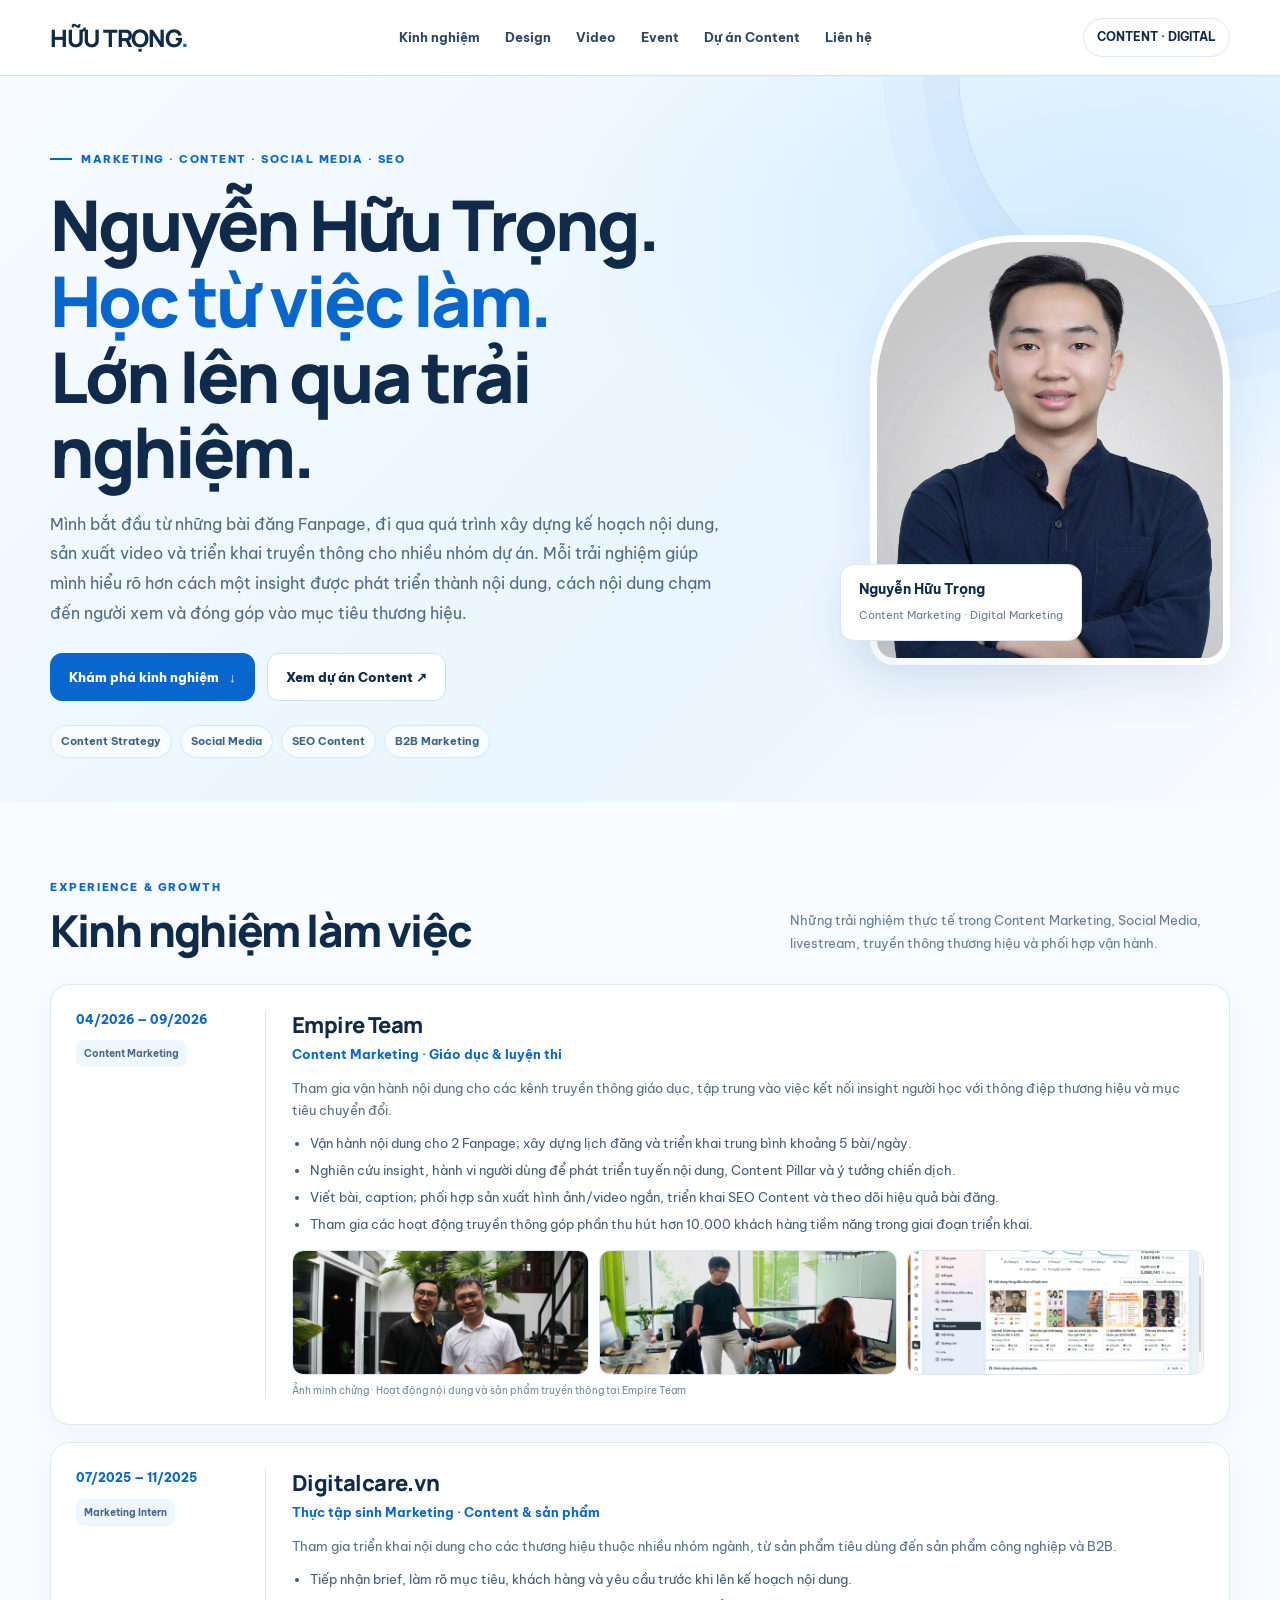
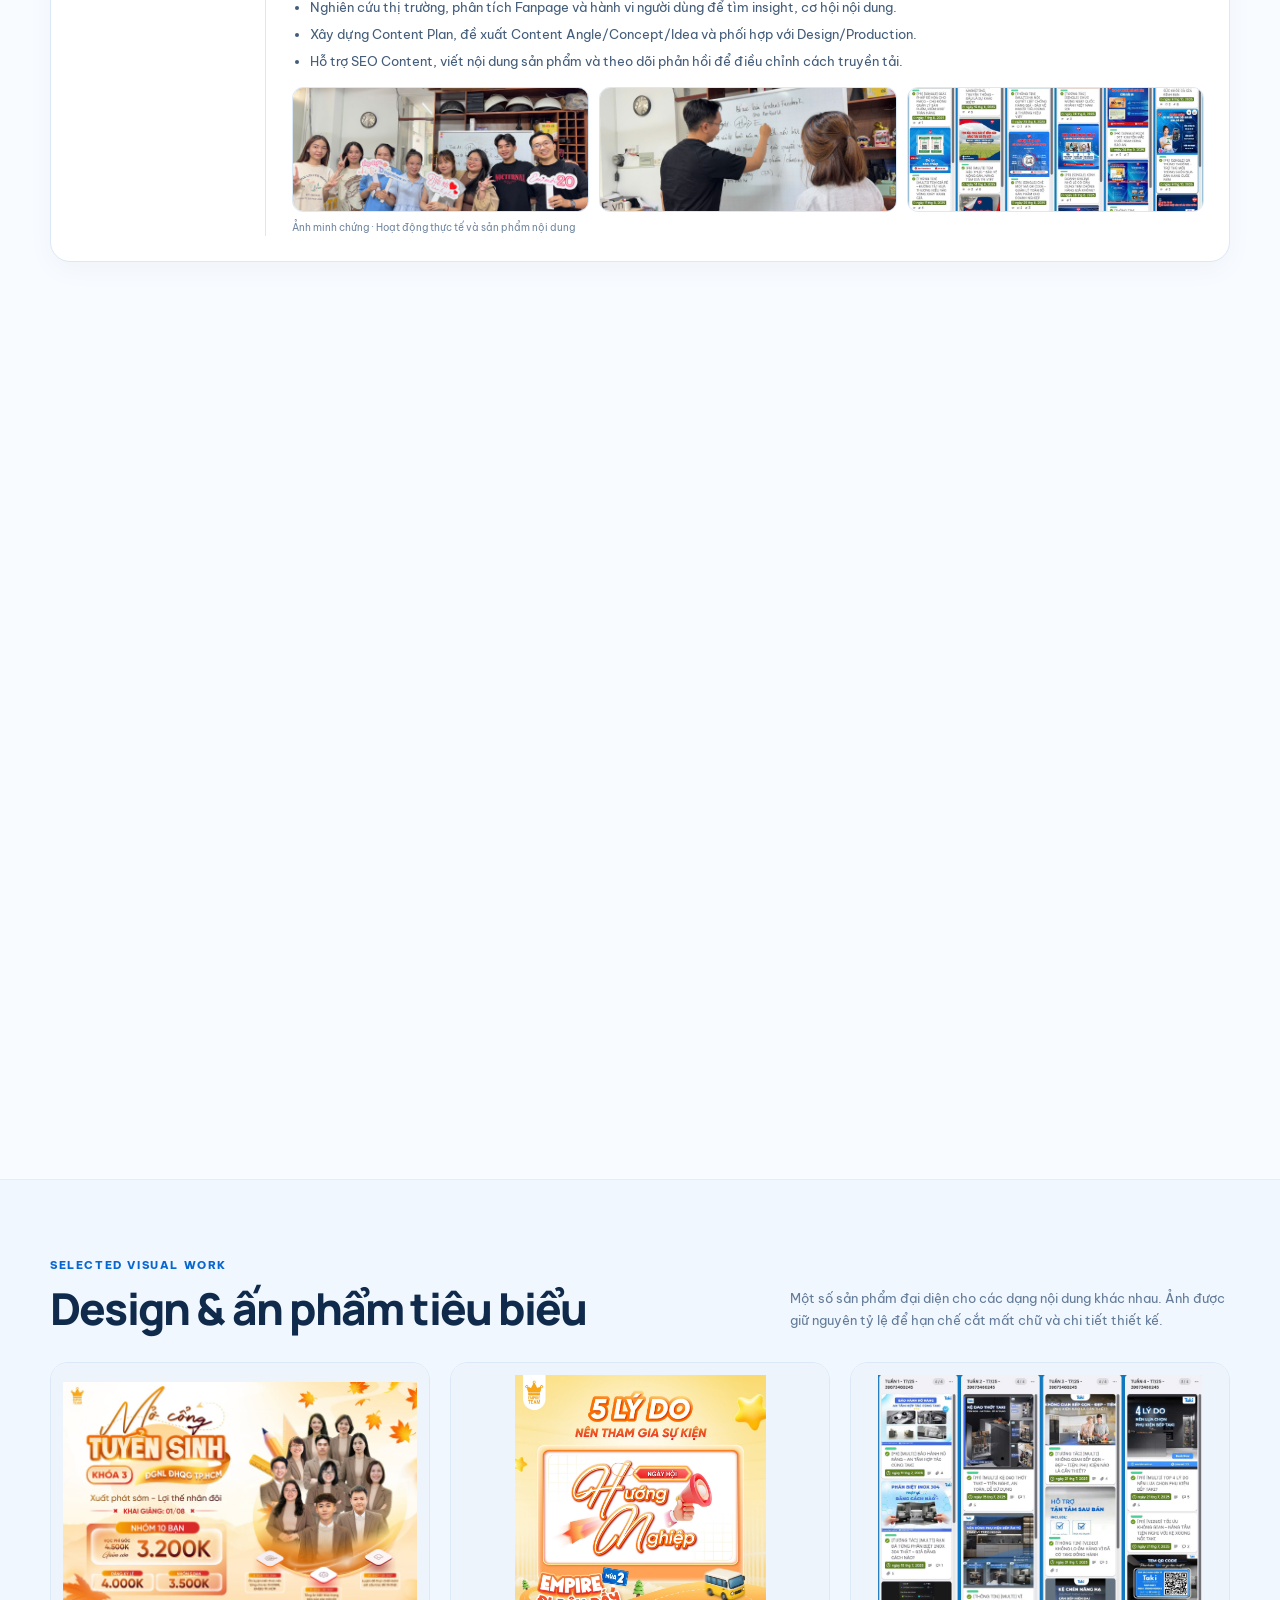
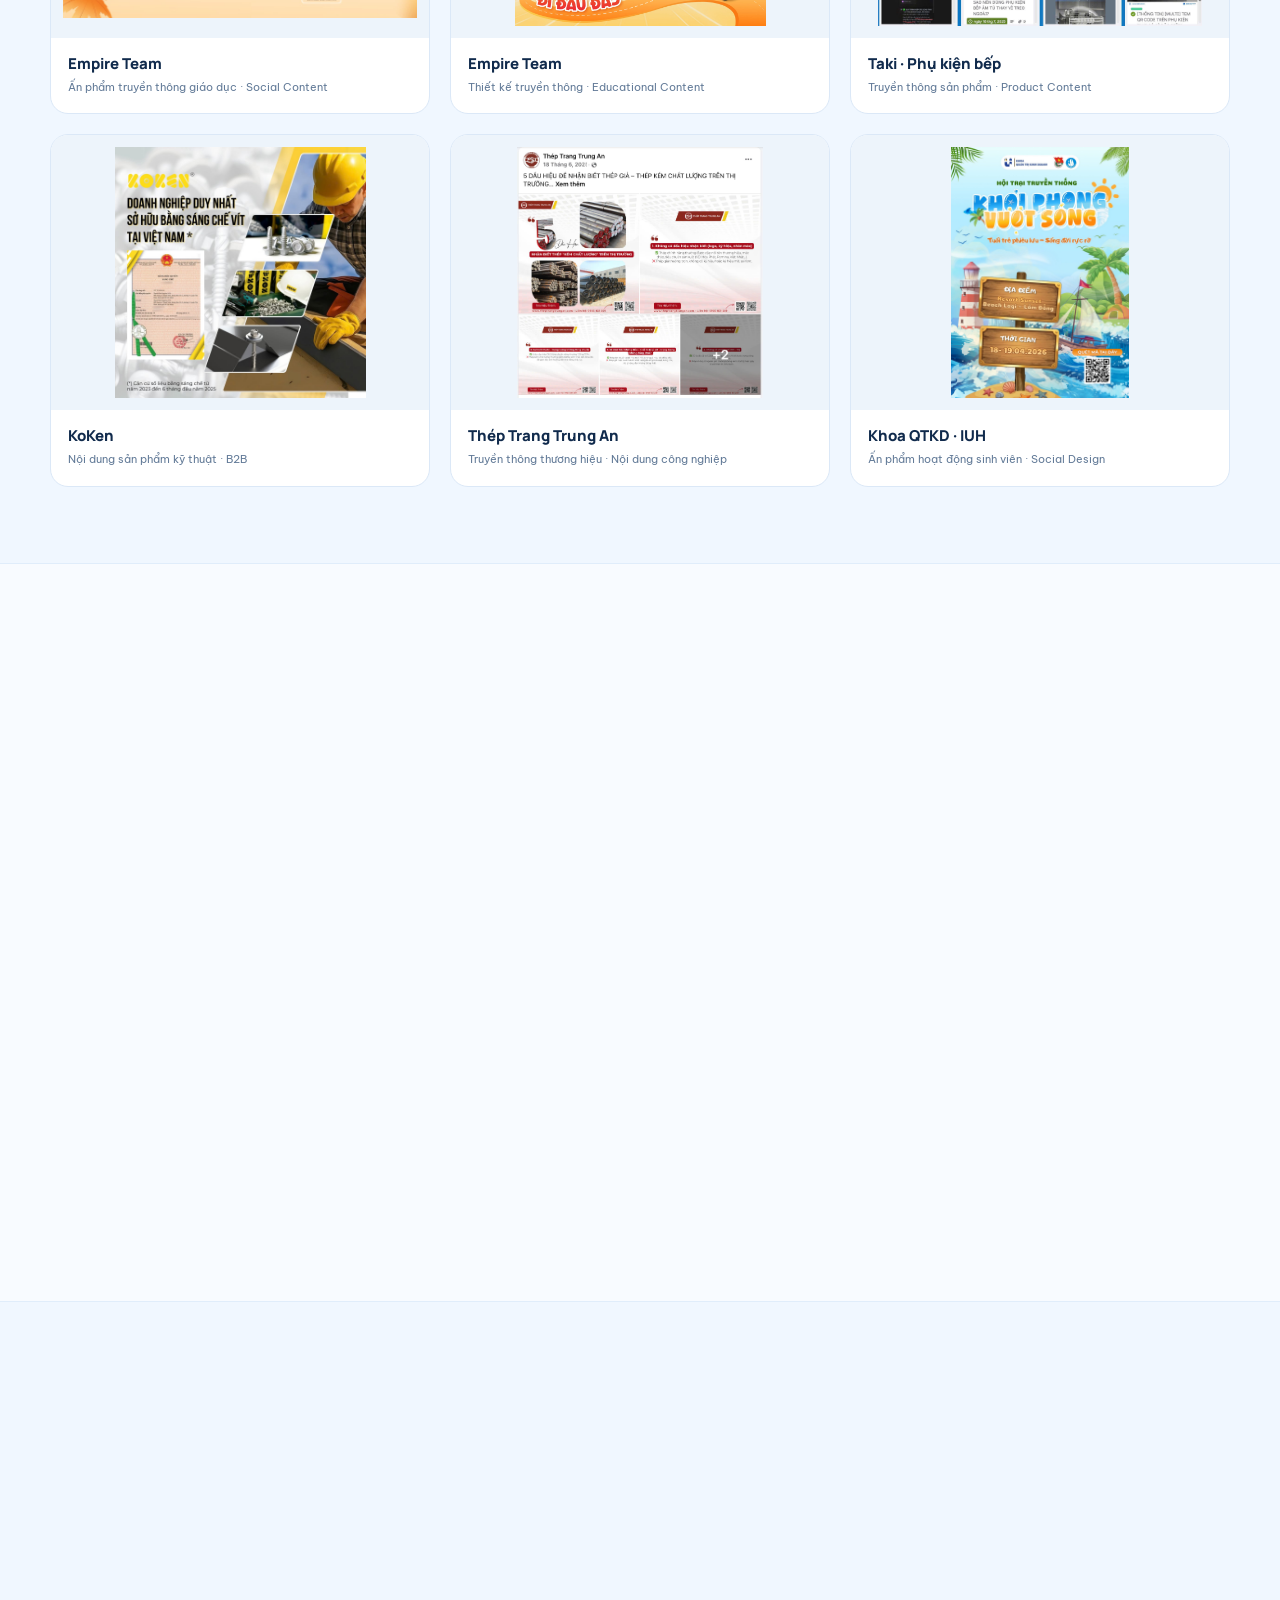
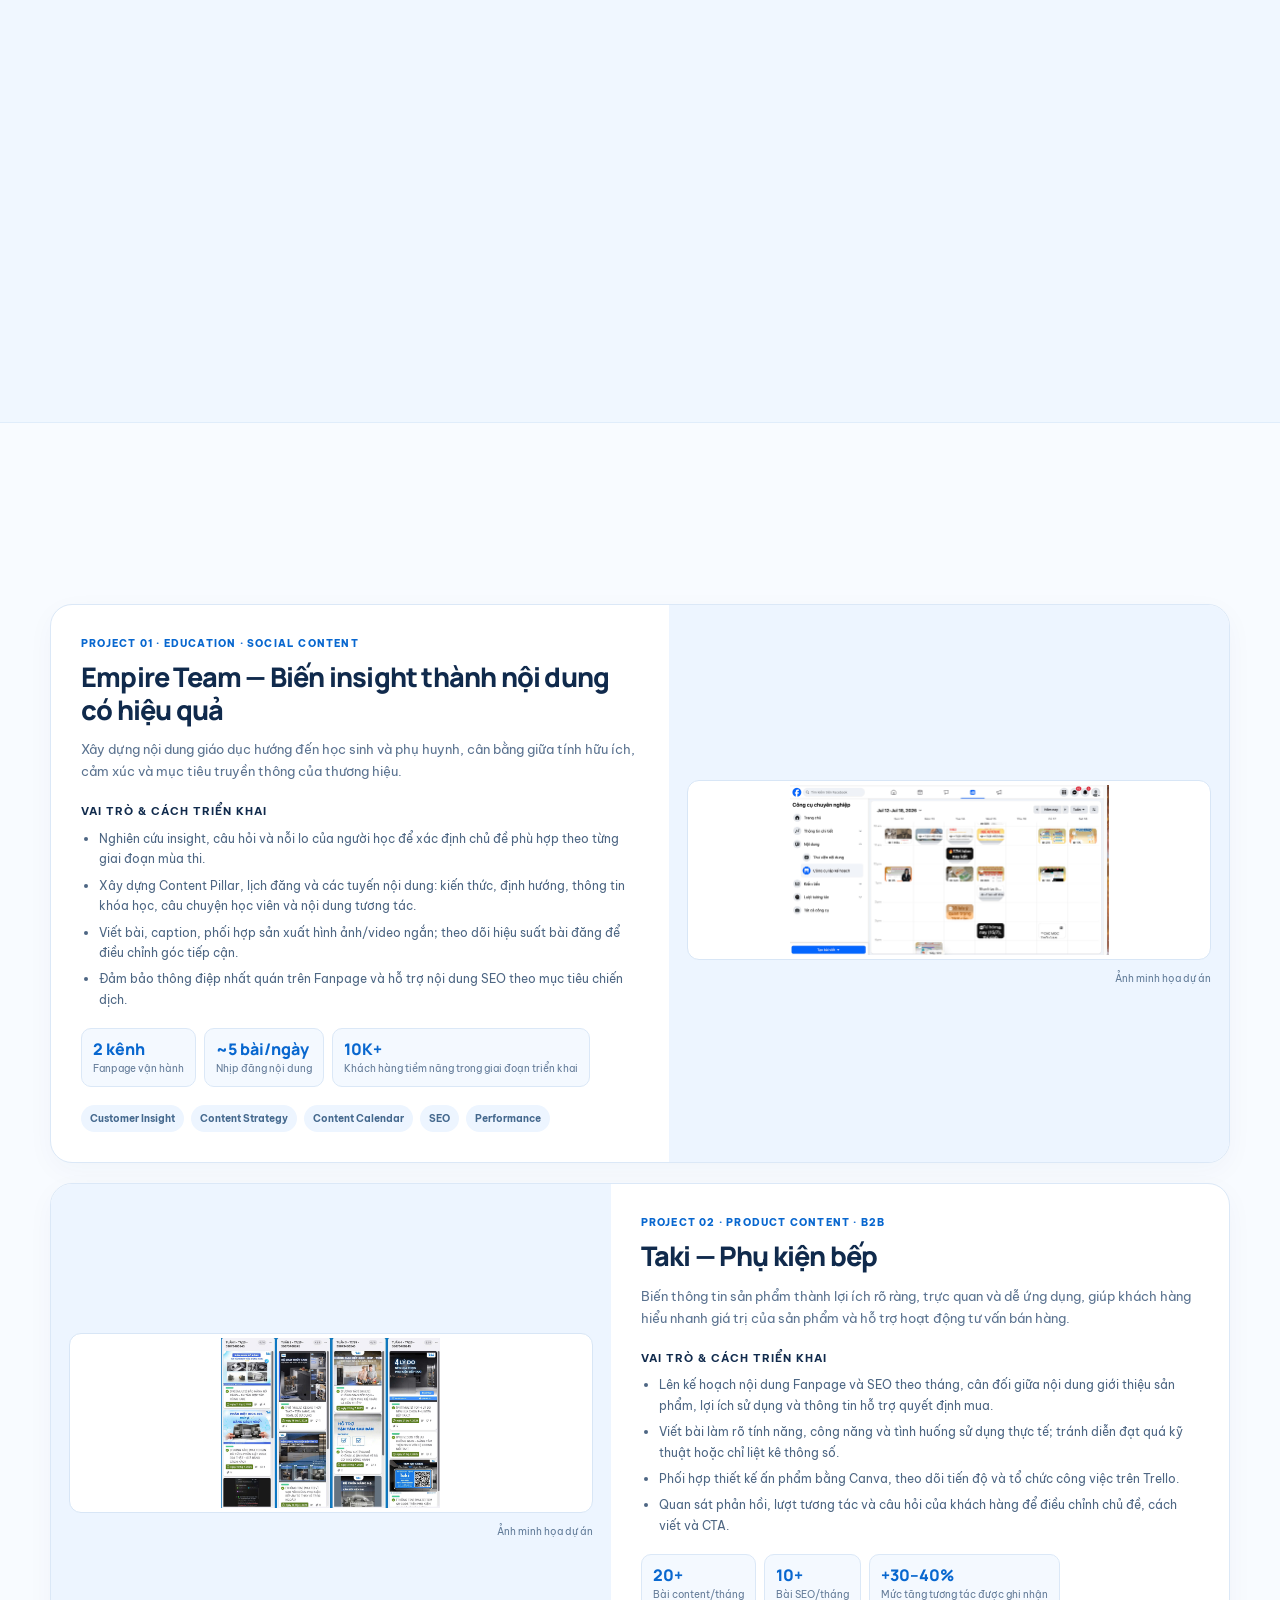
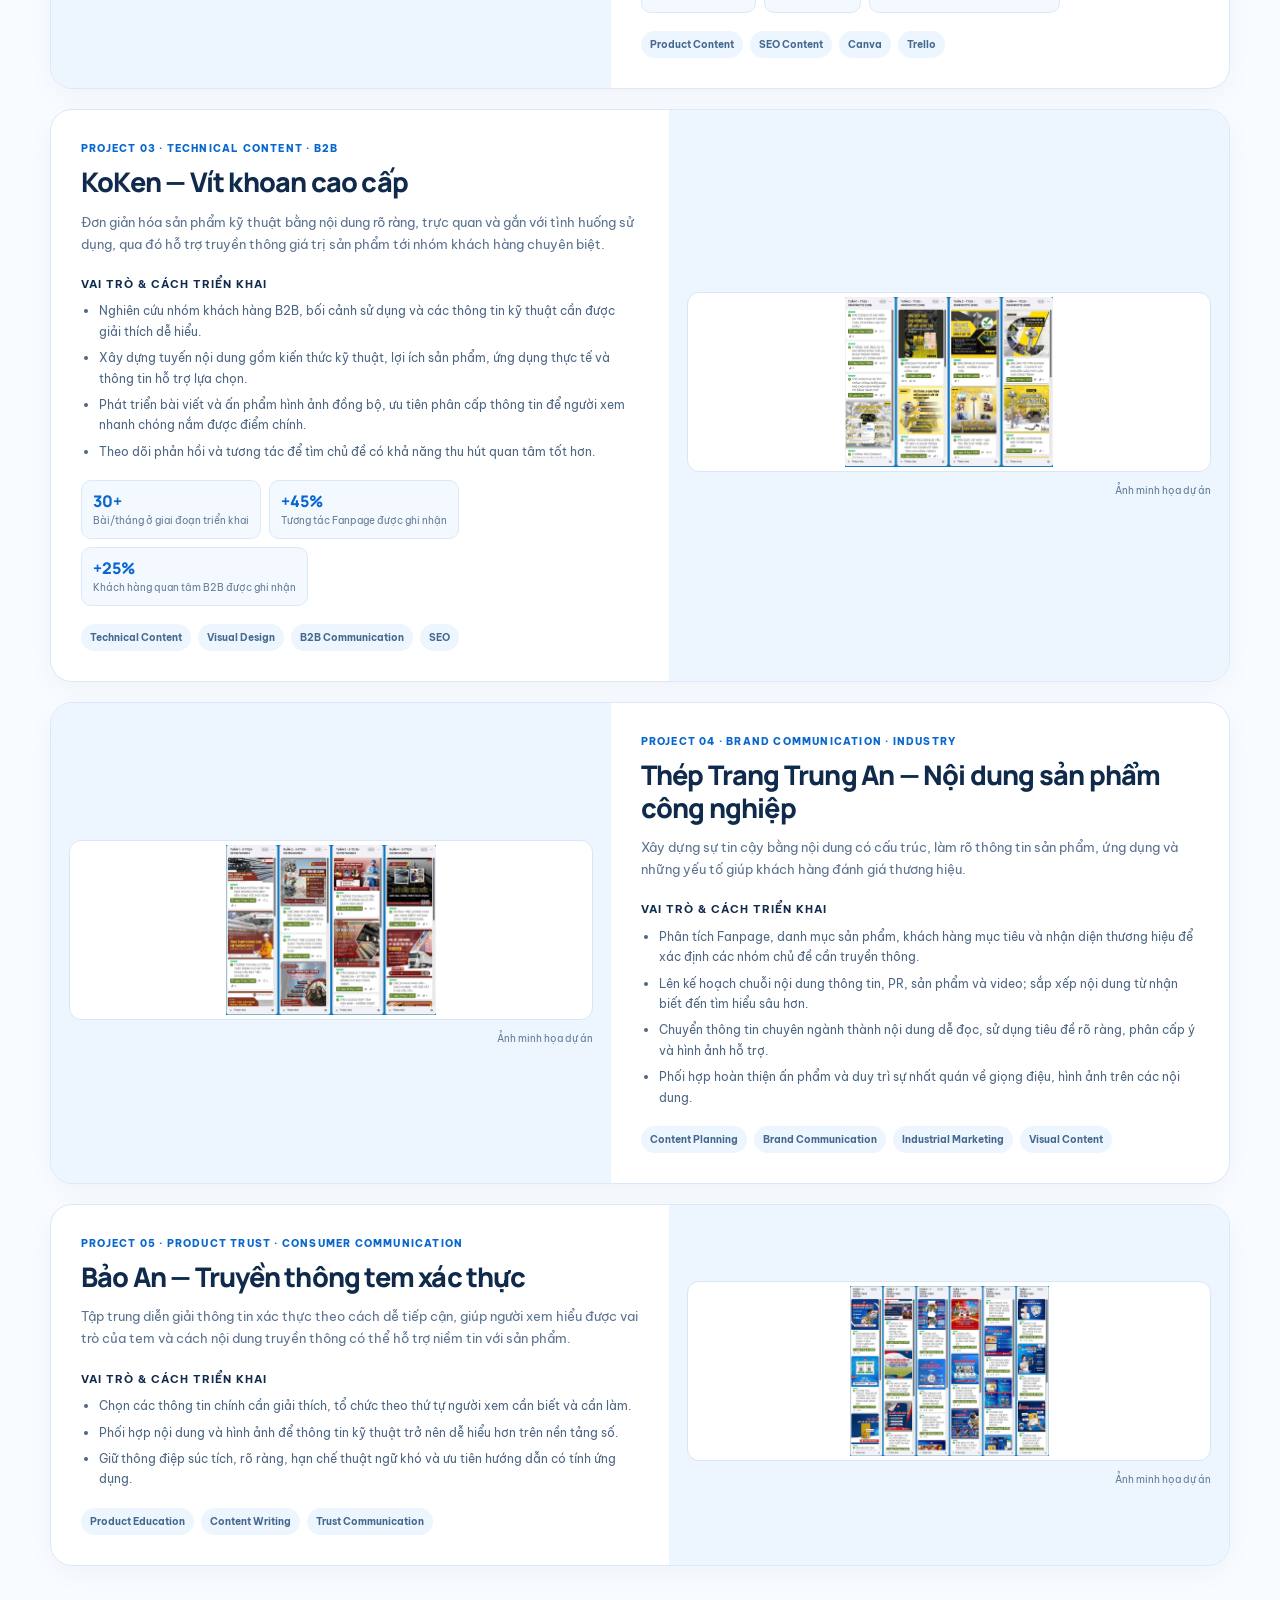
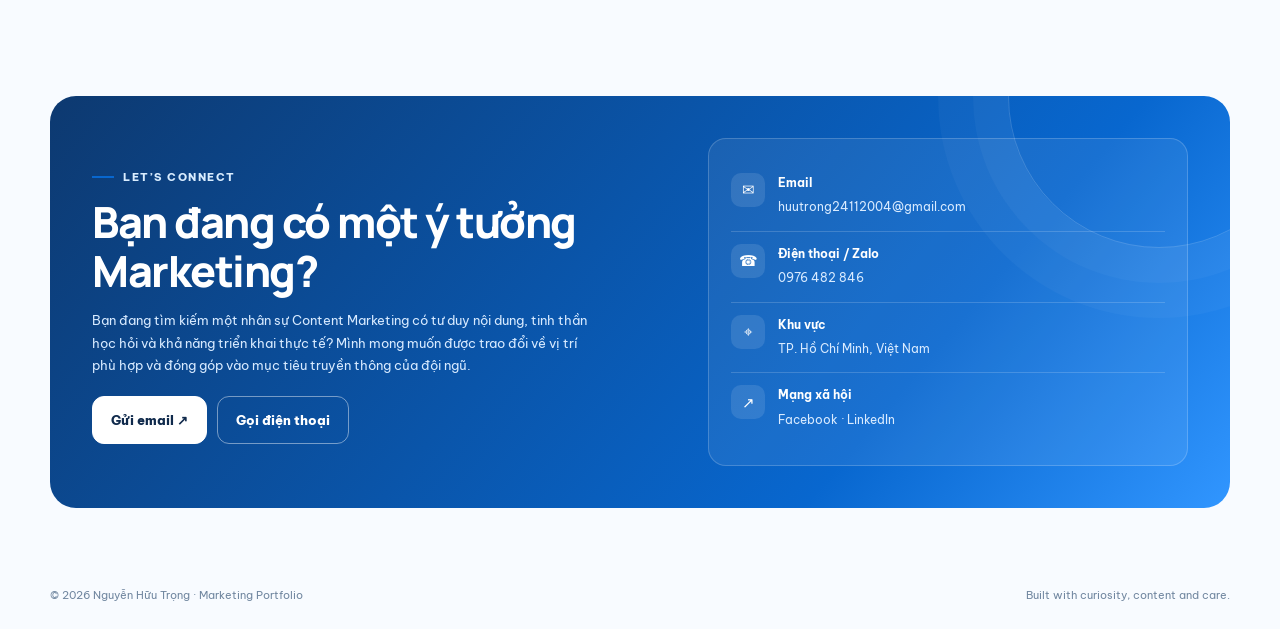
==== index.html @ ddc3add8 "Add files via upload" ====
<!DOCTYPE html>
<html lang="vi">
<head>
<meta charset="UTF-8"><meta name="viewport" content="width=device-width, initial-scale=1">
<meta name="description" content="Portfolio Nguyễn Hữu Trọng — Content Marketing, Social Media, SEO Content, sự kiện và truyền thông B2B.">
<title>Nguyễn Hữu Trọng — Marketing Portfolio</title>
<link rel="preconnect" href="https://fonts.googleapis.com"><link rel="preconnect" href="https://fonts.gstatic.com" crossorigin>
<link href="https://fonts.googleapis.com/css2?family=Be+Vietnam+Pro:wght@400;500;600;700;800&family=Manrope:wght@400;500;600;700;800&display=swap" rel="stylesheet">
<style>
:root{--navy:#102a4c;--blue:#0867cf;--blue2:#2e8bff;--ink:#203653;--muted:#637b98;--pale:#eff7ff;--line:#dbe8f7;--white:#fff;--bg:#f8fbff;--shadow:0 18px 50px rgba(20,65,120,.09);--radius:22px}*{box-sizing:border-box}html{scroll-behavior:smooth;scroll-padding-top:90px}body{margin:0;background:var(--bg);color:var(--ink);font-family:'Be Vietnam Pro',sans-serif;line-height:1.7;font-size:15px}a{color:inherit;text-decoration:none}img,video{max-width:100%;display:block}button{font:inherit}.container{width:min(1180px,calc(100% - 44px));margin:auto}.topbar{height:76px;position:sticky;top:0;z-index:100;background:rgba(255,255,255,.9);backdrop-filter:blur(18px);border-bottom:1px solid rgba(200,220,244,.85)}.nav{height:100%;display:flex;align-items:center;justify-content:space-between;gap:22px}.brand{font:800 24px Manrope,sans-serif;letter-spacing:-1.1px;color:var(--navy);white-space:nowrap}.brand span{color:var(--blue)}.navlinks{display:flex;align-items:center;gap:25px}.navlinks a{font-weight:700;font-size:13px;position:relative;color:#2e4663}.navlinks a:after{content:'';height:2px;position:absolute;bottom:-8px;left:0;width:0;background:var(--blue);transition:.25s}.navlinks a:hover:after,.navlinks a.active:after{width:100%}.navright{display:flex;align-items:center;gap:10px}.pill{border:1px solid var(--line);border-radius:999px;padding:8px 13px;background:#fff;font-weight:700;font-size:12px;color:var(--navy)}.menu-toggle{display:none;border:1px solid var(--line);background:#fff;border-radius:12px;padding:8px 11px;color:var(--navy)}
.hero{padding:66px 0 44px;background:radial-gradient(ellipse at 88% 20%,#d3edff 0,transparent 36%),linear-gradient(135deg,#f7fbff,#e9f5ff 62%,#f8fbff);position:relative;overflow:hidden}.hero:before{content:'';position:absolute;width:470px;height:470px;border:1px solid rgba(8,103,207,.13);border-radius:50%;right:-150px;top:-240px;box-shadow:0 0 0 35px rgba(8,103,207,.025),0 0 0 75px rgba(8,103,207,.025)}.hero-grid{position:relative;display:grid;grid-template-columns:1.18fr .72fr;gap:64px;align-items:center}.eyebrow{display:inline-flex;gap:9px;align-items:center;color:var(--blue);font-size:11px;font-weight:800;letter-spacing:1.5px;text-transform:uppercase}.eyebrow:before{content:'';width:22px;height:2px;background:var(--blue)}h1,h2,h3,p{margin-top:0}h1{font:800 clamp(42px,5.5vw,70px)/1.08 Manrope,sans-serif;letter-spacing:-3px;color:var(--navy);margin:19px 0 20px;max-width:760px}h1 em{font-style:normal;color:var(--blue)}.hero-copy{max-width:670px;font-size:16px;color:#4e6988;line-height:1.85}.hero-actions{display:flex;flex-wrap:wrap;gap:12px;margin-top:25px}.btn{display:inline-flex;align-items:center;justify-content:center;gap:10px;padding:12px 18px;border-radius:12px;font-size:13px;font-weight:800;transition:transform .25s,box-shadow .25s;background:var(--blue);color:white;border:1px solid var(--blue)}.btn:hover{transform:translateY(-3px);box-shadow:0 10px 25px #0867cf2a}.btn.secondary{background:white;color:var(--navy);border-color:#cfe1f6}.hero-photo-wrap{justify-self:end;width:min(100%,360px);position:relative}.hero-photo{width:100%;height:430px;object-fit:cover;object-position:center 28%;border-radius:150px 150px 24px 24px;border:7px solid white;box-shadow:var(--shadow)}.photo-caption{position:absolute;left:-30px;bottom:24px;background:#fff;border:1px solid var(--line);border-radius:14px;padding:13px 18px;box-shadow:var(--shadow);min-width:220px}.photo-caption strong{display:block;color:var(--navy);font-size:14px}.photo-caption span{font-size:11px;color:var(--muted)}.hero-tags{display:flex;gap:8px;flex-wrap:wrap;margin-top:24px}.tag{border:1px solid #d4e7fb;background:#ffffffa8;color:#386184;border-radius:999px;padding:6px 10px;font-size:11px;font-weight:700}
.section{padding:76px 0}.section.compact{padding:54px 0}.section-head{display:flex;justify-content:space-between;align-items:end;gap:28px;margin-bottom:28px}.section-kicker{font-size:11px;font-weight:800;letter-spacing:1.6px;text-transform:uppercase;color:var(--blue);margin-bottom:8px}.section-title{font:800 clamp(30px,3.6vw,44px)/1.16 Manrope,sans-serif;letter-spacing:-1.8px;color:var(--navy);margin-bottom:0}.section-intro{max-width:440px;color:var(--muted);font-size:13px;margin-bottom:2px}.about-grid{display:grid;grid-template-columns:1fr 1fr;gap:22px}.about-card{padding:28px;border:1px solid var(--line);background:white;border-radius:var(--radius);box-shadow:0 8px 30px rgba(25,70,120,.035)}.about-card p{color:#58718e;margin-bottom:0}.stat-grid{display:grid;grid-template-columns:repeat(3,1fr);gap:12px}.stat{background:#edf6ff;border:1px solid #d7e9fb;border-radius:16px;padding:18px}.stat strong{display:block;font:800 25px Manrope;color:var(--blue);letter-spacing:-1px}.stat span{font-size:11px;color:#55718f}
.experience-list{display:grid;gap:17px}.experience-card{display:grid;grid-template-columns:190px 1fr;gap:26px;padding:25px;background:#fff;border:1px solid var(--line);border-radius:20px;box-shadow:0 8px 28px rgba(23,68,117,.035);transition:transform .3s,border-color .3s}.experience-card:hover{transform:translateY(-3px);border-color:#b6d7fb}.exp-meta{border-right:1px solid var(--line);padding-right:18px}.date{font-size:12px;font-weight:800;color:var(--blue)}.exp-meta .small-label{display:inline-block;margin-top:10px;border-radius:8px;padding:5px 8px;background:#eef6ff;color:#47698c;font-size:10px;font-weight:700}.exp-main h3{font:800 22px Manrope,sans-serif;letter-spacing:-.6px;color:var(--navy);margin:0 0 3px}.role{color:var(--blue);font-weight:700;font-size:13px;margin-bottom:12px}.exp-main p{font-size:13px;color:#536e8b;margin-bottom:11px}.exp-main ul{margin:0 0 15px;padding-left:18px;color:#425c79;font-size:13px}.exp-main li{margin:5px 0}.mini-gallery{display:grid;grid-template-columns:repeat(3,minmax(0,1fr));gap:10px;margin-top:15px}.mini-gallery a{display:block;overflow:hidden;border-radius:11px;background:#edf4fc;border:1px solid var(--line);height:125px}.mini-gallery img{width:100%;height:100%;object-fit:cover;transition:transform .5s}.mini-gallery a:hover img{transform:scale(1.05)}.gallery-note{font-size:10px;color:#7187a0;margin-top:7px}
.design-grid{display:grid;grid-template-columns:repeat(3,minmax(0,1fr));gap:20px}.design-card{background:#fff;border:1px solid var(--line);border-radius:18px;overflow:hidden;transition:transform .3s,box-shadow .3s}.design-card:hover{transform:translateY(-5px);box-shadow:var(--shadow)}.design-image{height:275px;padding:12px;background:#edf4fb;display:flex;align-items:center;justify-content:center}.design-image img{height:100%;width:100%;object-fit:contain;border-radius:8px;transition:transform .4s}.design-card:hover .design-image img{transform:scale(1.025)}.design-caption{padding:15px 17px 17px}.design-caption h3{font:800 15px Manrope;color:var(--navy);margin-bottom:4px}.design-caption p{font-size:11px;color:var(--muted);margin:0}.section-band{background:#f0f7ff;border-top:1px solid #e0edfb;border-bottom:1px solid #e0edfb}
.video-grid{display:grid;grid-template-columns:repeat(2,minmax(0,1fr));gap:20px}.video-card{overflow:hidden;background:#fff;border:1px solid var(--line);border-radius:20px}.video-frame{aspect-ratio:16/9;background:#102a4c;overflow:hidden}.video-frame video{width:100%;height:100%;object-fit:contain;background:#102a4c}.video-caption{padding:19px 21px}.video-caption .micro{font-size:10px;text-transform:uppercase;letter-spacing:1px;font-weight:800;color:var(--blue)}.video-caption h3{font:800 19px Manrope;color:var(--navy);margin:5px 0}.video-caption p{font-size:12px;color:var(--muted);margin:0}
.event-grid{display:grid;grid-template-columns:repeat(2,minmax(0,1fr));gap:18px}.event-card{display:grid;grid-template-columns:42% 1fr;background:white;border:1px solid var(--line);border-radius:18px;overflow:hidden;min-height:220px}.event-card img{height:100%;width:100%;object-fit:cover;min-height:220px}.event-info{padding:20px}.event-info .event-type{font-size:10px;text-transform:uppercase;letter-spacing:1px;font-weight:800;color:var(--blue)}.event-info h3{font:800 17px/1.35 Manrope;color:var(--navy);margin:7px 0}.event-info p{font-size:12px;color:var(--muted);margin-bottom:12px}.event-stat{font-weight:800;font-size:12px;color:var(--blue)}
.project-stack{display:grid;gap:20px}.project-card{background:white;border:1px solid var(--line);border-radius:22px;overflow:hidden;display:grid;grid-template-columns:1.05fr .95fr;box-shadow:0 8px 28px rgba(23,68,117,.035)}.project-card:nth-child(even){grid-template-columns:.95fr 1.05fr}.project-card:nth-child(even) .project-copy{order:2}.project-card:nth-child(even) .project-media{order:1}.project-copy{padding:30px}.project-overline{font-size:10px;letter-spacing:1.2px;text-transform:uppercase;color:var(--blue);font-weight:800}.project-copy h3{font:800 27px/1.2 Manrope;letter-spacing:-.8px;color:var(--navy);margin:9px 0 12px}.project-summary{font-size:13px;color:#5b7390;margin-bottom:20px}.project-copy h4{font-size:11px;letter-spacing:1px;text-transform:uppercase;color:var(--navy);margin:0 0 8px}.project-copy ul{padding-left:18px;margin:0 0 18px;color:#4d6683;font-size:12px}.project-copy li{margin:6px 0}.project-metrics{display:flex;flex-wrap:wrap;gap:8px;margin:18px 0}.metric{border:1px solid var(--line);background:#f4f9ff;border-radius:10px;padding:9px 11px}.metric strong{display:block;font:800 16px Manrope;color:var(--blue)}.metric span{display:block;font-size:10px;color:var(--muted)}.chips{display:flex;gap:7px;flex-wrap:wrap}.chips span{background:#edf5ff;border-radius:999px;padding:5px 9px;font-size:10px;color:#45698e;font-weight:700}.project-media{background:#edf5ff;padding:18px;display:flex;flex-direction:column;justify-content:center;gap:10px}.project-media img{width:100%;height:180px;object-fit:contain;background:white;border:1px solid #d8e6f6;border-radius:12px;padding:4px}.project-media .media-pair{display:grid;grid-template-columns:1fr 1fr;gap:10px}.project-media .media-pair img{height:145px}.media-label{font-size:10px;color:#617b98;text-align:right}
.contact-panel{padding:42px;background:linear-gradient(130deg,#0d3970,#0867cf 72%,#3196ff);border-radius:26px;color:white;display:grid;grid-template-columns:1.1fr .9fr;gap:30px;align-items:center;overflow:hidden;position:relative}.contact-panel:after{content:'';position:absolute;width:300px;height:300px;border:1px solid #ffffff2c;border-radius:50%;right:-80px;top:-150px;box-shadow:0 0 0 35px #ffffff08,0 0 0 70px #ffffff08}.contact-panel h2{font:800 clamp(30px,4vw,43px)/1.15 Manrope;letter-spacing:-1.5px;margin:10px 0 14px}.contact-panel p{color:#d7eaff;font-size:13px;max-width:500px}.contact-actions{display:flex;flex-wrap:wrap;gap:10px;margin-top:20px}.contact-actions .btn{background:white;color:var(--navy);border-color:white}.contact-actions .btn.ghost{background:transparent;color:white;border-color:#ffffff70}.contact-details{position:relative;z-index:1;background:#ffffff12;border:1px solid #ffffff30;border-radius:18px;padding:22px}.contact-row{display:flex;gap:13px;padding:12px 0;border-bottom:1px solid #ffffff2a}.contact-row:last-child{border-bottom:0}.contact-row b{display:block;font-size:12px}.contact-row span{font-size:12px;color:#d9ebff;overflow-wrap:anywhere}.contact-icon{width:34px;height:34px;border-radius:10px;background:#ffffff1c;display:grid;place-items:center;flex:none}.footer{padding:24px 0;color:#7187a0;font-size:11px}.footer .container{display:flex;justify-content:space-between;gap:15px;flex-wrap:wrap}.to-top{position:fixed;right:20px;bottom:20px;width:42px;height:42px;border:0;border-radius:50%;background:var(--blue);color:white;font-size:19px;box-shadow:0 10px 25px #0867cf35;opacity:0;pointer-events:none;transform:translateY(10px);transition:.25s;z-index:50}.to-top.show{opacity:1;pointer-events:auto;transform:translateY(0)}.reveal{opacity:0;transform:translateY(22px);transition:opacity .7s ease,transform .7s cubic-bezier(.2,.7,.2,1)}.reveal.visible{opacity:1;transform:translateY(0)}.delay-1{transition-delay:.08s}.delay-2{transition-delay:.16s}.delay-3{transition-delay:.24s}.lightbox{position:fixed;inset:0;background:rgba(7,20,38,.9);display:none;align-items:center;justify-content:center;padding:25px;z-index:200}.lightbox.open{display:flex}.lightbox img{max-width:min(100%,1100px);max-height:88vh;object-fit:contain;border-radius:12px;box-shadow:0 20px 60px #0005}.lightbox button{position:absolute;top:20px;right:25px;border:1px solid #ffffff66;background:#ffffff15;color:white;border-radius:50%;width:44px;height:44px;font-size:25px;cursor:pointer}.progress{position:fixed;top:0;left:0;height:3px;width:0;background:linear-gradient(90deg,var(--blue),#56baff);z-index:200}
@media(max-width:900px){.navlinks{gap:14px}.navlinks a{font-size:12px}.hero-grid{gap:35px;grid-template-columns:1fr .75fr}.hero-photo{height:360px}.experience-card{grid-template-columns:150px 1fr}.project-copy{padding:24px}.project-card,.project-card:nth-child(even){grid-template-columns:1fr 1fr}.project-media img{height:145px}.event-card{grid-template-columns:38% 1fr}.design-image{height:230px}}
@media(max-width:700px){.container{width:min(100% - 30px,560px)}.topbar{height:66px}.brand{font-size:21px}.menu-toggle{display:block}.navright .pill{display:none}.navlinks{display:none;position:absolute;left:12px;right:12px;top:60px;background:white;border:1px solid var(--line);border-radius:16px;padding:15px;box-shadow:var(--shadow);flex-direction:column;align-items:stretch;gap:0}.navlinks.open{display:flex}.navlinks a{padding:11px 8px;font-size:13px}.navlinks a:after{display:none}.hero{padding:42px 0 35px}.hero-grid{grid-template-columns:1fr;gap:32px}.hero-copy{font-size:14px}.hero-photo-wrap{justify-self:center;width:min(75%,300px)}.hero-photo{height:340px}.photo-caption{left:-20px;bottom:15px;min-width:190px}.section{padding:55px 0}.section.compact{padding:42px 0}.section-head{display:block;margin-bottom:22px}.section-intro{margin-top:12px}.about-grid{grid-template-columns:1fr}.stat-grid{grid-template-columns:repeat(3,1fr)}.stat{padding:13px 10px}.stat strong{font-size:20px}.stat span{font-size:10px}.experience-card{grid-template-columns:1fr;gap:14px;padding:20px}.exp-meta{border-right:0;border-bottom:1px solid var(--line);padding:0 0 12px}.exp-main h3{font-size:20px}.mini-gallery{grid-template-columns:repeat(3,minmax(0,1fr))}.mini-gallery a{height:90px}.design-grid{grid-template-columns:repeat(2,minmax(0,1fr));gap:12px}.design-image{height:205px;padding:8px}.design-caption{padding:12px}.design-caption h3{font-size:13px}.video-grid,.event-grid{grid-template-columns:1fr}.event-card{grid-template-columns:38% 1fr;min-height:180px}.event-card img{min-height:180px}.event-info{padding:14px}.event-info h3{font-size:15px}.project-card,.project-card:nth-child(even){grid-template-columns:1fr}.project-card:nth-child(even) .project-copy,.project-card:nth-child(even) .project-media{order:initial}.project-copy{padding:22px}.project-copy h3{font-size:24px}.project-media{padding:13px}.project-media img{height:160px}.project-media .media-pair img{height:120px}.contact-panel{grid-template-columns:1fr;padding:28px 22px}.contact-panel h2{font-size:32px}.footer .container{display:block}.footer .container span{display:block;margin-top:5px}}
@media(max-width:390px){.design-grid{grid-template-columns:1fr}.design-image{height:260px}.mini-gallery a{height:78px}.stat-grid{grid-template-columns:1fr}.event-card{grid-template-columns:1fr}.event-card img{height:180px;min-height:0}.project-media .media-pair{grid-template-columns:1fr}.project-media .media-pair img{height:150px}}
@media(prefers-reduced-motion:reduce){html{scroll-behavior:auto}*,*:before,*:after{transition:none!important;animation:none!important}.reveal{opacity:1;transform:none}}
</style>
</head>
<body>
<div class="progress" id="progress"></div>
<header class="topbar"><div class="container nav"><a class="brand" href="#home">HỮU TRỌNG<span>.</span></a><nav class="navlinks" id="navlinks"><a href="#experience">Kinh nghiệm</a><a href="#design">Design</a><a href="#video">Video</a><a href="#events">Event</a><a href="#projects">Dự án Content</a><a href="#contact">Liên hệ</a></nav><div class="navright"><span class="pill">CONTENT · DIGITAL</span><button class="menu-toggle" id="menuToggle" aria-label="Mở menu">☰</button></div></div></header>
<main>
<section class="hero" id="home"><div class="container hero-grid"><div class="reveal"><div class="eyebrow">Marketing · Content · Social Media · SEO</div><h1>Nguyễn Hữu Trọng.<br><em>Học từ việc làm.</em><br>Lớn lên qua trải nghiệm.</h1><p class="hero-copy">Mình bắt đầu từ những bài đăng Fanpage, đi qua quá trình xây dựng kế hoạch nội dung, sản xuất video và triển khai truyền thông cho nhiều nhóm dự án. Mỗi trải nghiệm giúp mình hiểu rõ hơn cách một insight được phát triển thành nội dung, cách nội dung chạm đến người xem và đóng góp vào mục tiêu thương hiệu.</p><div class="hero-actions"><a class="btn" href="#experience">Khám phá kinh nghiệm <span>↓</span></a><a class="btn secondary" href="#projects">Xem dự án Content ↗</a></div><div class="hero-tags"><span class="tag">Content Strategy</span><span class="tag">Social Media</span><span class="tag">SEO Content</span><span class="tag">B2B Marketing</span></div></div><div class="hero-photo-wrap reveal delay-2"><img class="hero-photo" src="assets/avatar.jpg" alt="Ảnh đại diện Nguyễn Hữu Trọng"><div class="photo-caption"><strong>Nguyễn Hữu Trọng</strong><span>Content Marketing · Digital Marketing</span></div></div></div></section>
<section class="section" id="experience"><div class="container"><div class="section-head reveal"><div><div class="section-kicker">Experience & growth</div><h2 class="section-title">Kinh nghiệm làm việc</h2></div><p class="section-intro">Những trải nghiệm thực tế trong Content Marketing, Social Media, livestream, truyền thông thương hiệu và phối hợp vận hành.</p></div><div class="experience-list">
<article class="experience-card reveal"><div class="exp-meta"><div class="date">04/2026 — 09/2026</div><span class="small-label">Content Marketing</span></div><div class="exp-main"><h3>Empire Team</h3><div class="role">Content Marketing · Giáo dục & luyện thi</div><p>Tham gia vận hành nội dung cho các kênh truyền thông giáo dục, tập trung vào việc kết nối insight người học với thông điệp thương hiệu và mục tiêu chuyển đổi.</p><ul><li>Vận hành nội dung cho 2 Fanpage; xây dựng lịch đăng và triển khai trung bình khoảng 5 bài/ngày.</li><li>Nghiên cứu insight, hành vi người dùng để phát triển tuyến nội dung, Content Pillar và ý tưởng chiến dịch.</li><li>Viết bài, caption; phối hợp sản xuất hình ảnh/video ngắn, triển khai SEO Content và theo dõi hiệu quả bài đăng.</li><li>Tham gia các hoạt động truyền thông góp phần thu hút hơn 10.000 khách hàng tiềm năng trong giai đoạn triển khai.</li></ul><div class="mini-gallery" aria-label="Hình ảnh minh chứng công việc tại Empire Team">
<a href="assets/exp-01.jpg" class="lightbox-link"><img src="assets/exp-01.jpg" alt="Empire Team — hình ảnh minh chứng công việc 1" loading="lazy"></a>
<a href="assets/exp-02.jpg" class="lightbox-link"><img src="assets/exp-02.jpg" alt="Empire Team — hình ảnh minh chứng công việc 2" loading="lazy"></a>
<a href="assets/project-empire-02.jpg" class="lightbox-link"><img src="assets/project-empire-02.jpg" alt="Empire Team — sản phẩm dự án minh họa" loading="lazy"></a>
</div><div class="gallery-note">Ảnh minh chứng · Hoạt động nội dung và sản phẩm truyền thông tại Empire Team</div></div></article>
<article class="experience-card reveal"><div class="exp-meta"><div class="date">07/2025 — 11/2025</div><span class="small-label">Marketing Intern</span></div><div class="exp-main"><h3>Digitalcare.vn</h3><div class="role">Thực tập sinh Marketing · Content & sản phẩm</div><p>Tham gia triển khai nội dung cho các thương hiệu thuộc nhiều nhóm ngành, từ sản phẩm tiêu dùng đến sản phẩm công nghiệp và B2B.</p><ul><li>Tiếp nhận brief, làm rõ mục tiêu, khách hàng và yêu cầu trước khi lên kế hoạch nội dung.</li><li>Nghiên cứu thị trường, phân tích Fanpage và hành vi người dùng để tìm insight, cơ hội nội dung.</li><li>Xây dựng Content Plan, đề xuất Content Angle/Concept/Idea và phối hợp với Design/Production.</li><li>Hỗ trợ SEO Content, viết nội dung sản phẩm và theo dõi phản hồi để điều chỉnh cách truyền tải.</li></ul><div class="mini-gallery">
<a href="assets/exp-03.jpg" class="lightbox-link"><img src="assets/exp-03.jpg" alt="Digitalcare - hoạt động thực tập marketing"></a>
<a href="assets/exp-04.jpg" class="lightbox-link"><img src="assets/exp-04.jpg" alt="Digitalcare - công việc marketing"></a>
<a href="assets/project-bao-an-01.jpg" class="lightbox-link"><img src="assets/project-bao-an-01.jpg" alt="Minh họa dự án Bảo An tại Digitalcare"></a>
</div><div class="gallery-note">Ảnh minh chứng · Hoạt động thực tế và sản phẩm nội dung</div></div></article>
<article class="experience-card reveal"><div class="exp-meta"><div class="date">2023 — 2026</div><span class="small-label">Social & Event</span></div><div class="exp-main"><h3>Khoa Quản trị Kinh doanh · IUH</h3><div class="role">Hoạt động truyền thông, Đoàn – Hội và tổ chức sự kiện</div><p>Phối hợp triển khai nội dung truyền thông, hoạt động sinh viên và các chương trình trải nghiệm; tích lũy kỹ năng làm việc nhóm, tổ chức và điều phối.</p><ul><li>Tham gia xây dựng nội dung, thiết kế ấn phẩm và truyền thông cho các hoạt động của Khoa.</li><li>Điều phối công việc, phối hợp thành viên và hỗ trợ vận hành chương trình trước, trong và sau sự kiện.</li><li>Rèn luyện kỹ năng quản lý tiến độ, xử lý tình huống và truyền tải thông tin đến nhiều nhóm đối tượng.</li></ul><div class="mini-gallery"><a href="assets/exp-05.jpg" class="lightbox-link"><img src="assets/exp-05.jpg" alt="Hoạt động sinh viên IUH"></a><a href="assets/exp-06.jpg" class="lightbox-link"><img src="assets/exp-06.jpg" alt="Hoạt động tập thể IUH"></a><a href="assets/design-khoa-qtkd-01.jpg" class="lightbox-link"><img src="assets/design-khoa-qtkd-01.jpg" alt="Ấn phẩm Khoa Quản trị Kinh doanh"></a></div><div class="gallery-note">Ảnh minh chứng · Hoạt động sinh viên và ấn phẩm truyền thông</div></div></article>
<article class="experience-card reveal"><div class="exp-meta"><div class="date">2026</div><span class="small-label">Brand Experience</span></div><div class="exp-main"><h3>Skoda Gò Vấp · Skoda Vietnam</h3><div class="role">Event Marketing & Customer Experience</div><p>Hỗ trợ hoạt động trải nghiệm thương hiệu và chương trình lái thử, phối hợp các đầu việc để bảo đảm trải nghiệm khách tham dự được liền mạch.</p><ul><li>Hỗ trợ chuẩn bị vật dụng, thông tin chương trình và phối hợp với các bên liên quan.</li><li>Tham gia vận hành tại sự kiện, hướng dẫn khách và xử lý các đầu việc phát sinh.</li><li>Quan sát hành trình trải nghiệm khách hàng để hiểu thêm cách thương hiệu kết nối trực tiếp với người tiêu dùng.</li></ul><div class="mini-gallery"><a href="assets/exp-07.jpg" class="lightbox-link"><img src="assets/exp-07.jpg" alt="Skoda - hoạt động thương hiệu"></a><a href="assets/exp-08.jpg" class="lightbox-link"><img src="assets/exp-08.jpg" alt="Skoda - trải nghiệm thực tế"></a><a href="assets/event-skoda-01.jpg" class="lightbox-link"><img src="assets/event-skoda-01.jpg" alt="Sự kiện Skoda"></a></div><div class="gallery-note">Ảnh minh chứng · Trải nghiệm thương hiệu và hoạt động sự kiện</div></div></article>
</div></div></section>
<section class="section section-band" id="design"><div class="container"><div class="section-head reveal"><div><div class="section-kicker">Selected visual work</div><h2 class="section-title">Design & ấn phẩm tiêu biểu</h2></div><p class="section-intro">Một số sản phẩm đại diện cho các dạng nội dung khác nhau. Ảnh được giữ nguyên tỷ lệ để hạn chế cắt mất chữ và chi tiết thiết kế.</p></div><div class="design-grid">
<article class="design-card reveal"><a href="assets/design-empire-01.jpeg" class="lightbox-link design-image"><img src="assets/design-empire-01.jpeg" alt="Ấn phẩm truyền thông Empire Team"></a><div class="design-caption"><h3>Empire Team</h3><p>Ấn phẩm truyền thông giáo dục · Social Content</p></div></article>
<article class="design-card reveal delay-1"><a href="assets/design-empire-02.jpg" class="lightbox-link design-image"><img src="assets/design-empire-02.jpg" alt="Ấn phẩm truyền thông Empire Team"></a><div class="design-caption"><h3>Empire Team</h3><p>Thiết kế truyền thông · Educational Content</p></div></article>
<article class="design-card reveal delay-2"><a href="assets/project-taki-01.jpg" class="lightbox-link design-image"><img src="assets/project-taki-01.jpg" alt="Ấn phẩm Taki phụ kiện bếp"></a><div class="design-caption"><h3>Taki · Phụ kiện bếp</h3><p>Truyền thông sản phẩm · Product Content</p></div></article>
<article class="design-card reveal"><a href="assets/design-koken-01.jpg" class="lightbox-link design-image"><img src="assets/design-koken-01.jpg" alt="Ấn phẩm KoKen"></a><div class="design-caption"><h3>KoKen</h3><p>Nội dung sản phẩm kỹ thuật · B2B</p></div></article>
<article class="design-card reveal delay-1"><a href="assets/design-trang-trung-an-01.jpg" class="lightbox-link design-image"><img src="assets/design-trang-trung-an-01.jpg" alt="Ấn phẩm Thép Trang Trung An"></a><div class="design-caption"><h3>Thép Trang Trung An</h3><p>Truyền thông thương hiệu · Nội dung công nghiệp</p></div></article>
<article class="design-card reveal delay-2"><a href="assets/design-khoa-qtkd-01.jpg" class="lightbox-link design-image"><img src="assets/design-khoa-qtkd-01.jpg" alt="Ấn phẩm Khoa Quản trị Kinh doanh IUH"></a><div class="design-caption"><h3>Khoa QTKD · IUH</h3><p>Ấn phẩm hoạt động sinh viên · Social Design</p></div></article>

</div></div></section>
<section class="section" id="video"><div class="container"><div class="section-head reveal"><div><div class="section-kicker">Video & storytelling</div><h2 class="section-title">Kể chuyện bằng hình ảnh</h2></div><p class="section-intro">Hai sản phẩm thể hiện cách mình kết hợp hình ảnh, âm thanh và nhịp kể để chuyển tải thông điệp theo những mục tiêu khác nhau.</p></div><div class="video-grid"><article class="video-card reveal"><div class="video-frame"><video controls preload="metadata" playsinline poster="assets/design-empire-02.jpg"><source src="assets/video-sik-dak-fook.mp4" type="video/mp4">Trình duyệt của bạn chưa hỗ trợ video.</video></div><div class="video-caption"><div class="micro">Brand Storytelling · TVC</div><h3>Sik Dak Fook — Bữa này gần nhau</h3><p>Video quảng bá thương hiệu kể câu chuyện kết nối qua trải nghiệm ẩm thực và những khoảnh khắc bên nhau. Tập trung vào nhịp dựng, cảm xúc và cách hình ảnh hỗ trợ thông điệp.</p></div></article><article class="video-card reveal delay-1"><div class="video-frame"><video controls preload="metadata" playsinline poster="assets/project-empire-01.jpg"><source src="assets/video-tqh.mp4" type="video/mp4">Trình duyệt của bạn chưa hỗ trợ video.</video></div><div class="video-caption"><div class="micro">Educational Video · Self-produced</div><h3>Video học thuật môn TQH</h3><p>Tự quay và thu voice, kết hợp sắp xếp nội dung với hình ảnh minh họa để truyền tải kiến thức rõ ràng, dễ theo dõi và phù hợp với người học.</p></div></article></div></div></section>
<section class="section section-band" id="events"><div class="container"><div class="section-head reveal"><div><div class="section-kicker">Event · Experience · Execution</div><h2 class="section-title">Event & hoạt động nổi bật</h2></div><p class="section-intro">Từ phối hợp tổ chức đến triển khai tại hiện trường — mỗi chương trình là cơ hội thực hành lập kế hoạch, giao tiếp và xử lý tình huống.</p></div><div class="event-grid"><article class="event-card reveal"><a href="assets/event-empire.jpg" class="lightbox-link"><img src="assets/event-empire.jpg" alt="Empire Team - hành trình kết nối"></a><div class="event-info"><div class="event-type">01 · Education & Community</div><h3>Di Đâu Đây Mùa 2 — Hành trình Tây Nguyên</h3><p>Phó Ban Tổ chức hành trình kết nối tại Buôn Ma Thuột và Gia Lai; phối hợp công việc, nhân sự và trải nghiệm người tham dự.</p><div class="event-stat">700+ người tham dự</div></div></article><article class="event-card reveal delay-1"><a href="assets/event-hoi-trai.jpg" class="lightbox-link"><img src="assets/event-hoi-trai.jpg" alt="Hội trại truyền thống IUH"></a><div class="event-info"><div class="event-type">02 · Student Experience</div><h3>Hội trại truyền thống & Teambuilding</h3><p>Tham gia tổ chức chương trình 2 ngày 1 đêm, kết nối sinh viên qua chuỗi hoạt động tập thể và trải nghiệm.</p><div class="event-stat">Team Leadership · Operations</div></div></article><article class="event-card reveal"><a href="assets/event-skoda-01.jpg" class="lightbox-link"><img src="assets/event-skoda-01.jpg" alt="Skoda Vietnam - sự kiện trải nghiệm"></a><div class="event-info"><div class="event-type">03 · Brand Experience</div><h3>Let’s Explore — Skoda Vietnam</h3><p>Phối hợp triển khai sự kiện trải nghiệm thương hiệu, hỗ trợ các đầu việc vận hành và hành trình khách tham dự.</p><div class="event-stat">Event Coordination</div></div></article><article class="event-card reveal delay-1"><a href="assets/event-skoda-02.jpg" class="lightbox-link"><img src="assets/event-skoda-02.jpg" alt="Skoda Gò Vấp - hoạt động lái thử"></a><div class="event-info"><div class="event-type">04 · Test Drive</div><h3>Let’s Drive — Test Drive Event</h3><p>Hỗ trợ điều phối tại điểm tổ chức, phối hợp các bên và góp phần duy trì trải nghiệm lái thử liền mạch.</p><div class="event-stat">Planning · On-site Execution</div></div></article></div></div></section>
<section class="section" id="projects"><div class="container"><div class="section-head reveal"><div><div class="section-kicker">Selected projects · Content & B2B</div><h2 class="section-title">Dự án Content Marketing</h2></div><p class="section-intro">Đây là phần trọng tâm của portfolio: không chỉ giới thiệu sản phẩm cuối cùng, mà trình bày bối cảnh, cách tiếp cận, phần việc triển khai và những gì mình rút ra từ từng dự án.</p></div><div class="project-stack">
<article class="project-card reveal"><div class="project-copy"><div class="project-overline">Project 01 · Education · Social Content</div><h3>Empire Team — Biến insight thành nội dung có hiệu quả</h3><p class="project-summary">Xây dựng nội dung giáo dục hướng đến học sinh và phụ huynh, cân bằng giữa tính hữu ích, cảm xúc và mục tiêu truyền thông của thương hiệu.</p><h4>Vai trò & cách triển khai</h4><ul><li>Nghiên cứu insight, câu hỏi và nỗi lo của người học để xác định chủ đề phù hợp theo từng giai đoạn mùa thi.</li><li>Xây dựng Content Pillar, lịch đăng và các tuyến nội dung: kiến thức, định hướng, thông tin khóa học, câu chuyện học viên và nội dung tương tác.</li><li>Viết bài, caption, phối hợp sản xuất hình ảnh/video ngắn; theo dõi hiệu suất bài đăng để điều chỉnh góc tiếp cận.</li><li>Đảm bảo thông điệp nhất quán trên Fanpage và hỗ trợ nội dung SEO theo mục tiêu chiến dịch.</li></ul><div class="project-metrics"><div class="metric"><strong>2 kênh</strong><span>Fanpage vận hành</span></div><div class="metric"><strong>~5 bài/ngày</strong><span>Nhịp đăng nội dung</span></div><div class="metric"><strong>10K+</strong><span>Khách hàng tiềm năng trong giai đoạn triển khai</span></div></div><div class="chips"><span>Customer Insight</span><span>Content Strategy</span><span>Content Calendar</span><span>SEO</span><span>Performance</span></div></div><div class="project-media"><a href="assets/project-empire-01.jpg" class="lightbox-link"><img src="assets/project-empire-01.jpg" alt="Empire Team — kế hoạch và nội dung minh chứng"></a><div class="media-label">Ảnh minh họa dự án</div></div></article>
<article class="project-card reveal"><div class="project-copy"><div class="project-overline">Project 02 · Product Content · B2B</div><h3>Taki — Phụ kiện bếp</h3><p class="project-summary">Biến thông tin sản phẩm thành lợi ích rõ ràng, trực quan và dễ ứng dụng, giúp khách hàng hiểu nhanh giá trị của sản phẩm và hỗ trợ hoạt động tư vấn bán hàng.</p><h4>Vai trò & cách triển khai</h4><ul><li>Lên kế hoạch nội dung Fanpage và SEO theo tháng, cân đối giữa nội dung giới thiệu sản phẩm, lợi ích sử dụng và thông tin hỗ trợ quyết định mua.</li><li>Viết bài làm rõ tính năng, công năng và tình huống sử dụng thực tế; tránh diễn đạt quá kỹ thuật hoặc chỉ liệt kê thông số.</li><li>Phối hợp thiết kế ấn phẩm bằng Canva, theo dõi tiến độ và tổ chức công việc trên Trello.</li><li>Quan sát phản hồi, lượt tương tác và câu hỏi của khách hàng để điều chỉnh chủ đề, cách viết và CTA.</li></ul><div class="project-metrics"><div class="metric"><strong>20+</strong><span>Bài content/tháng</span></div><div class="metric"><strong>10+</strong><span>Bài SEO/tháng</span></div><div class="metric"><strong>+30–40%</strong><span>Mức tăng tương tác được ghi nhận</span></div></div><div class="chips"><span>Product Content</span><span>SEO Content</span><span>Canva</span><span>Trello</span></div></div><div class="project-media"><a href="assets/project-taki-01.jpg" class="lightbox-link"><img src="assets/project-taki-01.jpg" alt="Taki — nội dung phụ kiện bếp"></a><div class="media-label">Ảnh minh họa dự án</div></div></article>
<article class="project-card reveal"><div class="project-copy"><div class="project-overline">Project 03 · Technical Content · B2B</div><h3>KoKen — Vít khoan cao cấp</h3><p class="project-summary">Đơn giản hóa sản phẩm kỹ thuật bằng nội dung rõ ràng, trực quan và gắn với tình huống sử dụng, qua đó hỗ trợ truyền thông giá trị sản phẩm tới nhóm khách hàng chuyên biệt.</p><h4>Vai trò & cách triển khai</h4><ul><li>Nghiên cứu nhóm khách hàng B2B, bối cảnh sử dụng và các thông tin kỹ thuật cần được giải thích dễ hiểu.</li><li>Xây dựng tuyến nội dung gồm kiến thức kỹ thuật, lợi ích sản phẩm, ứng dụng thực tế và thông tin hỗ trợ lựa chọn.</li><li>Phát triển bài viết và ấn phẩm hình ảnh đồng bộ, ưu tiên phân cấp thông tin để người xem nhanh chóng nắm được điểm chính.</li><li>Theo dõi phản hồi và tương tác để tìm chủ đề có khả năng thu hút quan tâm tốt hơn.</li></ul><div class="project-metrics"><div class="metric"><strong>30+</strong><span>Bài/tháng ở giai đoạn triển khai</span></div><div class="metric"><strong>+45%</strong><span>Tương tác Fanpage được ghi nhận</span></div><div class="metric"><strong>+25%</strong><span>Khách hàng quan tâm B2B được ghi nhận</span></div></div><div class="chips"><span>Technical Content</span><span>Visual Design</span><span>B2B Communication</span><span>SEO</span></div></div><div class="project-media"><a href="assets/project-koken-01.jpg" class="lightbox-link"><img src="assets/project-koken-01.jpg" alt="KoKen — nội dung sản phẩm kỹ thuật"></a><div class="media-label">Ảnh minh họa dự án</div></div></article>
<article class="project-card reveal"><div class="project-copy"><div class="project-overline">Project 04 · Brand Communication · Industry</div><h3>Thép Trang Trung An — Nội dung sản phẩm công nghiệp</h3><p class="project-summary">Xây dựng sự tin cậy bằng nội dung có cấu trúc, làm rõ thông tin sản phẩm, ứng dụng và những yếu tố giúp khách hàng đánh giá thương hiệu.</p><h4>Vai trò & cách triển khai</h4><ul><li>Phân tích Fanpage, danh mục sản phẩm, khách hàng mục tiêu và nhận diện thương hiệu để xác định các nhóm chủ đề cần truyền thông.</li><li>Lên kế hoạch chuỗi nội dung thông tin, PR, sản phẩm và video; sắp xếp nội dung từ nhận biết đến tìm hiểu sâu hơn.</li><li>Chuyển thông tin chuyên ngành thành nội dung dễ đọc, sử dụng tiêu đề rõ ràng, phân cấp ý và hình ảnh hỗ trợ.</li><li>Phối hợp hoàn thiện ấn phẩm và duy trì sự nhất quán về giọng điệu, hình ảnh trên các nội dung.</li></ul><div class="chips"><span>Content Planning</span><span>Brand Communication</span><span>Industrial Marketing</span><span>Visual Content</span></div></div><div class="project-media"><a href="assets/project-trang-trung-an-01.jpg" class="lightbox-link"><img src="assets/project-trang-trung-an-01.jpg" alt="Thép Trang Trung An — nội dung sản phẩm công nghiệp"></a><div class="media-label">Ảnh minh họa dự án</div></div></article>
<article class="project-card reveal"><div class="project-copy"><div class="project-overline">Project 05 · Product Trust · Consumer Communication</div><h3>Bảo An — Truyền thông tem xác thực</h3><p class="project-summary">Tập trung diễn giải thông tin xác thực theo cách dễ tiếp cận, giúp người xem hiểu được vai trò của tem và cách nội dung truyền thông có thể hỗ trợ niềm tin với sản phẩm.</p><h4>Vai trò & cách triển khai</h4><ul><li>Chọn các thông tin chính cần giải thích, tổ chức theo thứ tự người xem cần biết và cần làm.</li><li>Phối hợp nội dung và hình ảnh để thông tin kỹ thuật trở nên dễ hiểu hơn trên nền tảng số.</li><li>Giữ thông điệp súc tích, rõ ràng, hạn chế thuật ngữ khó và ưu tiên hướng dẫn có tính ứng dụng.</li></ul><div class="chips"><span>Product Education</span><span>Content Writing</span><span>Trust Communication</span></div></div><div class="project-media"><a href="assets/project-bao-an-01.jpg" class="lightbox-link"><img src="assets/project-bao-an-01.jpg" alt="Bảo An — truyền thông tem xác thực"></a><div class="media-label">Ảnh minh họa dự án</div></div></article>
</div></div></section>
<section class="section compact" id="contact"><div class="container"><div class="contact-panel reveal"><div><div class="eyebrow" style="color:#d9edff">Let’s connect</div><h2>Bạn đang có một ý tưởng Marketing?</h2><p>Bạn đang tìm kiếm một nhân sự Content Marketing có tư duy nội dung, tinh thần học hỏi và khả năng triển khai thực tế? Mình mong muốn được trao đổi về vị trí phù hợp và đóng góp vào mục tiêu truyền thông của đội ngũ.</p><div class="contact-actions"><a class="btn" href="mailto:huutrong24112004@gmail.com">Gửi email ↗</a><a class="btn ghost" href="tel:0976482846">Gọi điện thoại</a></div></div><div class="contact-details"><div class="contact-row"><div class="contact-icon">✉</div><div><b>Email</b><span>huutrong24112004@gmail.com</span></div></div><div class="contact-row"><div class="contact-icon">☎</div><div><b>Điện thoại / Zalo</b><span>0976 482 846</span></div></div><div class="contact-row"><div class="contact-icon">⌖</div><div><b>Khu vực</b><span>TP. Hồ Chí Minh, Việt Nam</span></div></div><div class="contact-row"><div class="contact-icon">↗</div><div><b>Mạng xã hội</b><span><a href="https://www.facebook.com/" target="_blank" rel="noopener">Facebook</a> · <a href="https://www.linkedin.com/" target="_blank" rel="noopener">LinkedIn</a></span></div></div></div></div></div></section>
</main><footer class="footer"><div class="container"><span>© 2026 Nguyễn Hữu Trọng · Marketing Portfolio</span><span>Built with curiosity, content and care.</span></div></footer><button class="to-top" id="toTop" aria-label="Lên đầu trang">↑</button><div class="lightbox" id="lightbox" aria-modal="true" role="dialog"><button id="closeLightbox" aria-label="Đóng ảnh">×</button><img id="lightboxImage" src="" alt="Ảnh xem lớn"></div>
<script>
const menuToggle=document.getElementById('menuToggle'),navlinks=document.getElementById('navlinks');menuToggle.addEventListener('click',()=>{navlinks.classList.toggle('open');menuToggle.setAttribute('aria-expanded',navlinks.classList.contains('open'))});navlinks.querySelectorAll('a').forEach(a=>a.addEventListener('click',()=>navlinks.classList.remove('open')));
const observer=new IntersectionObserver(entries=>entries.forEach(entry=>{if(entry.isIntersecting){entry.target.classList.add('visible');observer.unobserve(entry.target)}}),{threshold:.08,rootMargin:'0px 0px -35px 0px'});document.querySelectorAll('.reveal').forEach(el=>observer.observe(el));
const lightbox=document.getElementById('lightbox'),lightboxImage=document.getElementById('lightboxImage');document.querySelectorAll('.lightbox-link').forEach(link=>link.addEventListener('click',e=>{e.preventDefault();lightboxImage.src=link.getAttribute('href');lightboxImage.alt=link.querySelector('img')?.alt||'Ảnh xem lớn';lightbox.classList.add('open');document.body.style.overflow='hidden'}));function closeLightbox(){lightbox.classList.remove('open');lightboxImage.src='';document.body.style.overflow=''}document.getElementById('closeLightbox').addEventListener('click',closeLightbox);lightbox.addEventListener('click',e=>{if(e.target===lightbox)closeLightbox()});document.addEventListener('keydown',e=>{if(e.key==='Escape')closeLightbox()});
const toTop=document.getElementById('toTop'),progress=document.getElementById('progress');window.addEventListener('scroll',()=>{const max=document.documentElement.scrollHeight-window.innerHeight;progress.style.width=(max>0?window.scrollY/max*100:0)+'%';toTop.classList.toggle('show',window.scrollY>500);let current='';document.querySelectorAll('main section[id]').forEach(section=>{if(window.scrollY>=section.offsetTop-140)current=section.id});navlinks.querySelectorAll('a').forEach(a=>a.classList.toggle('active',a.getAttribute('href')==='#'+current))},{passive:true});toTop.addEventListener('click',()=>window.scrollTo({top:0,behavior:'smooth'}));
</script>
</body></html>
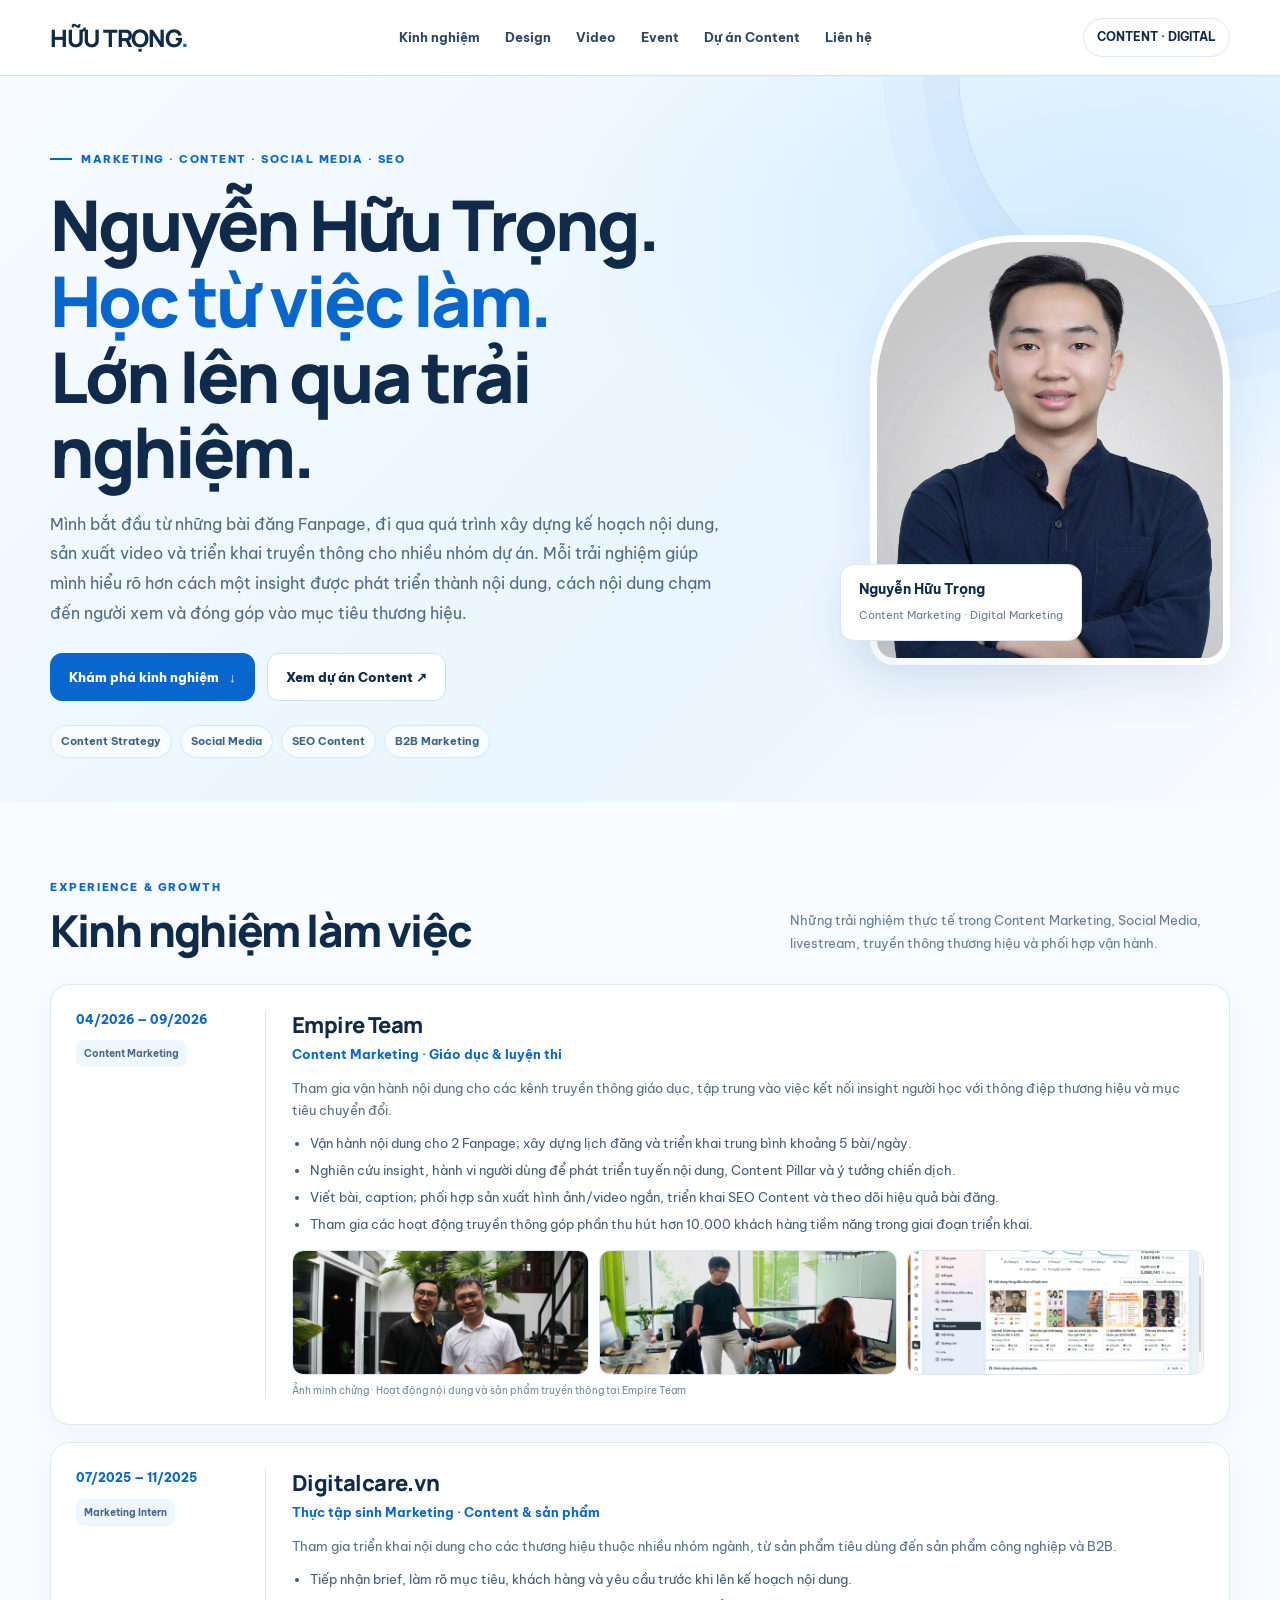
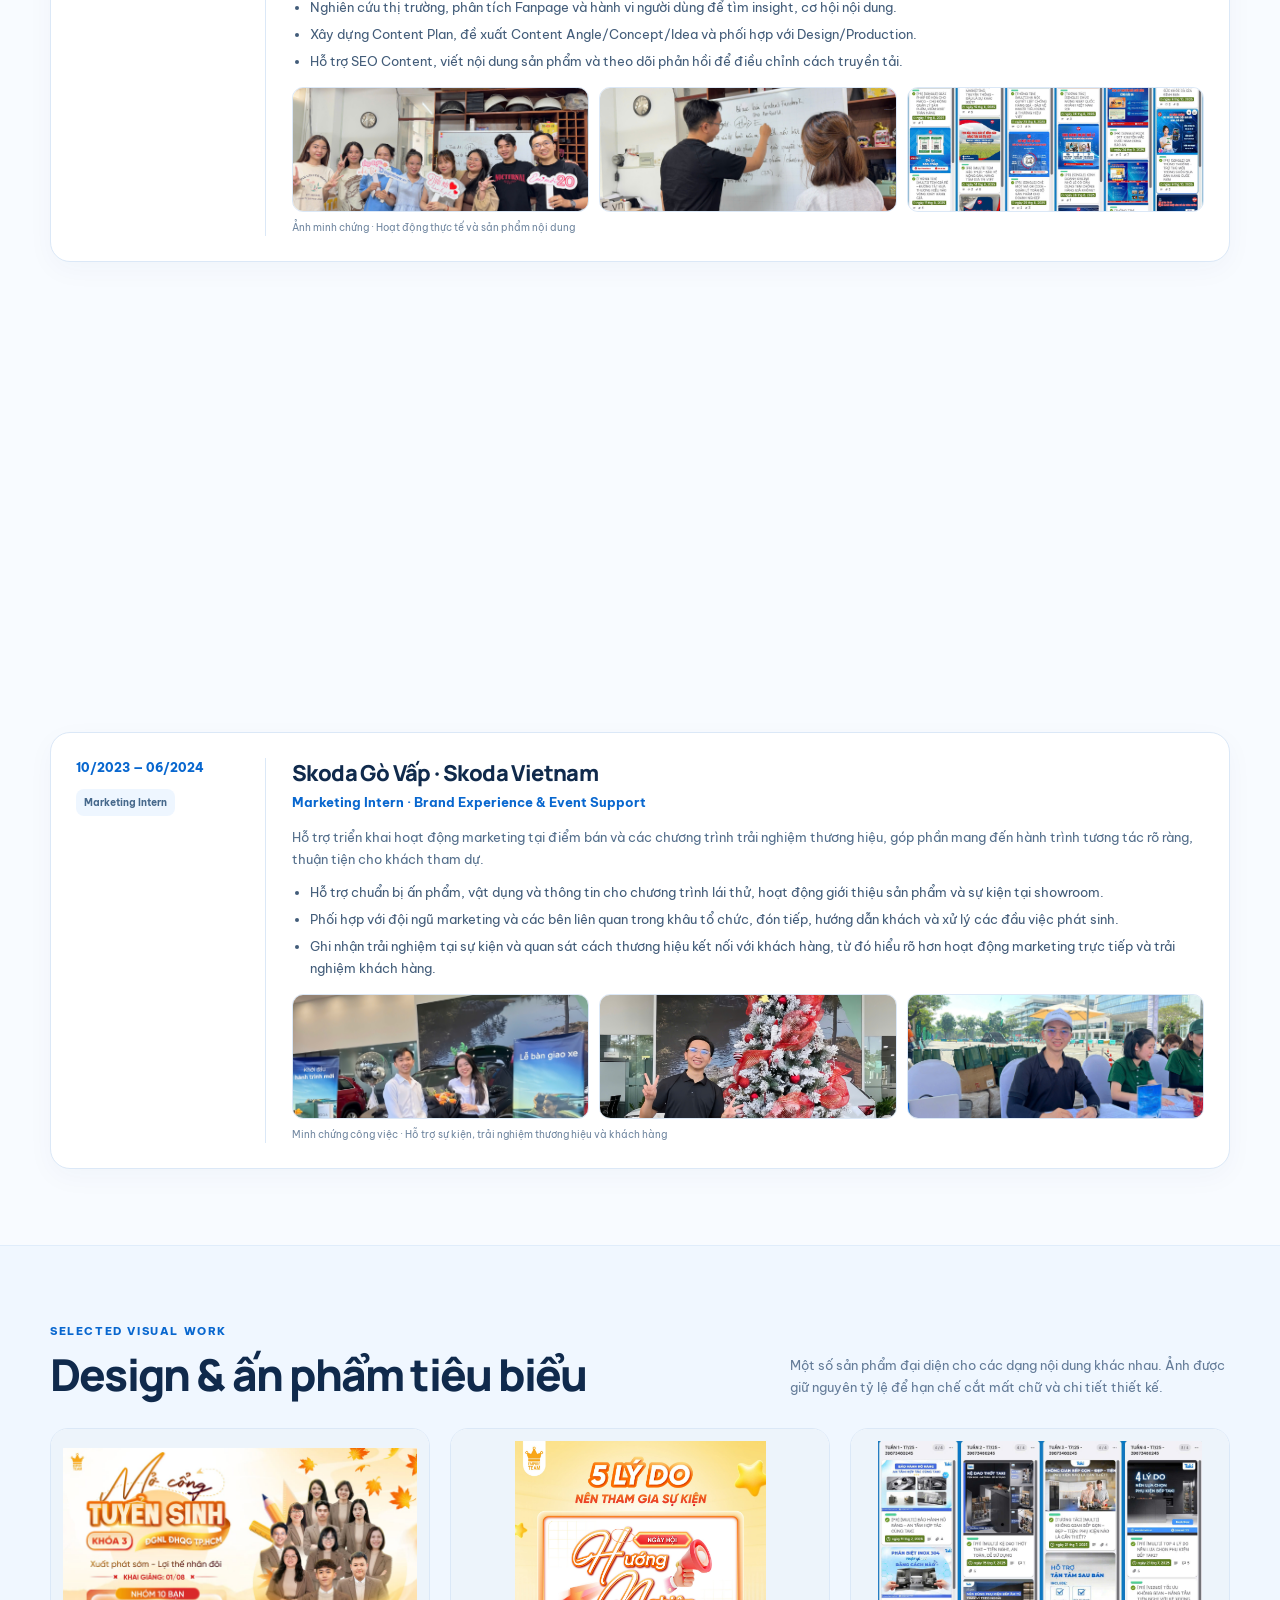
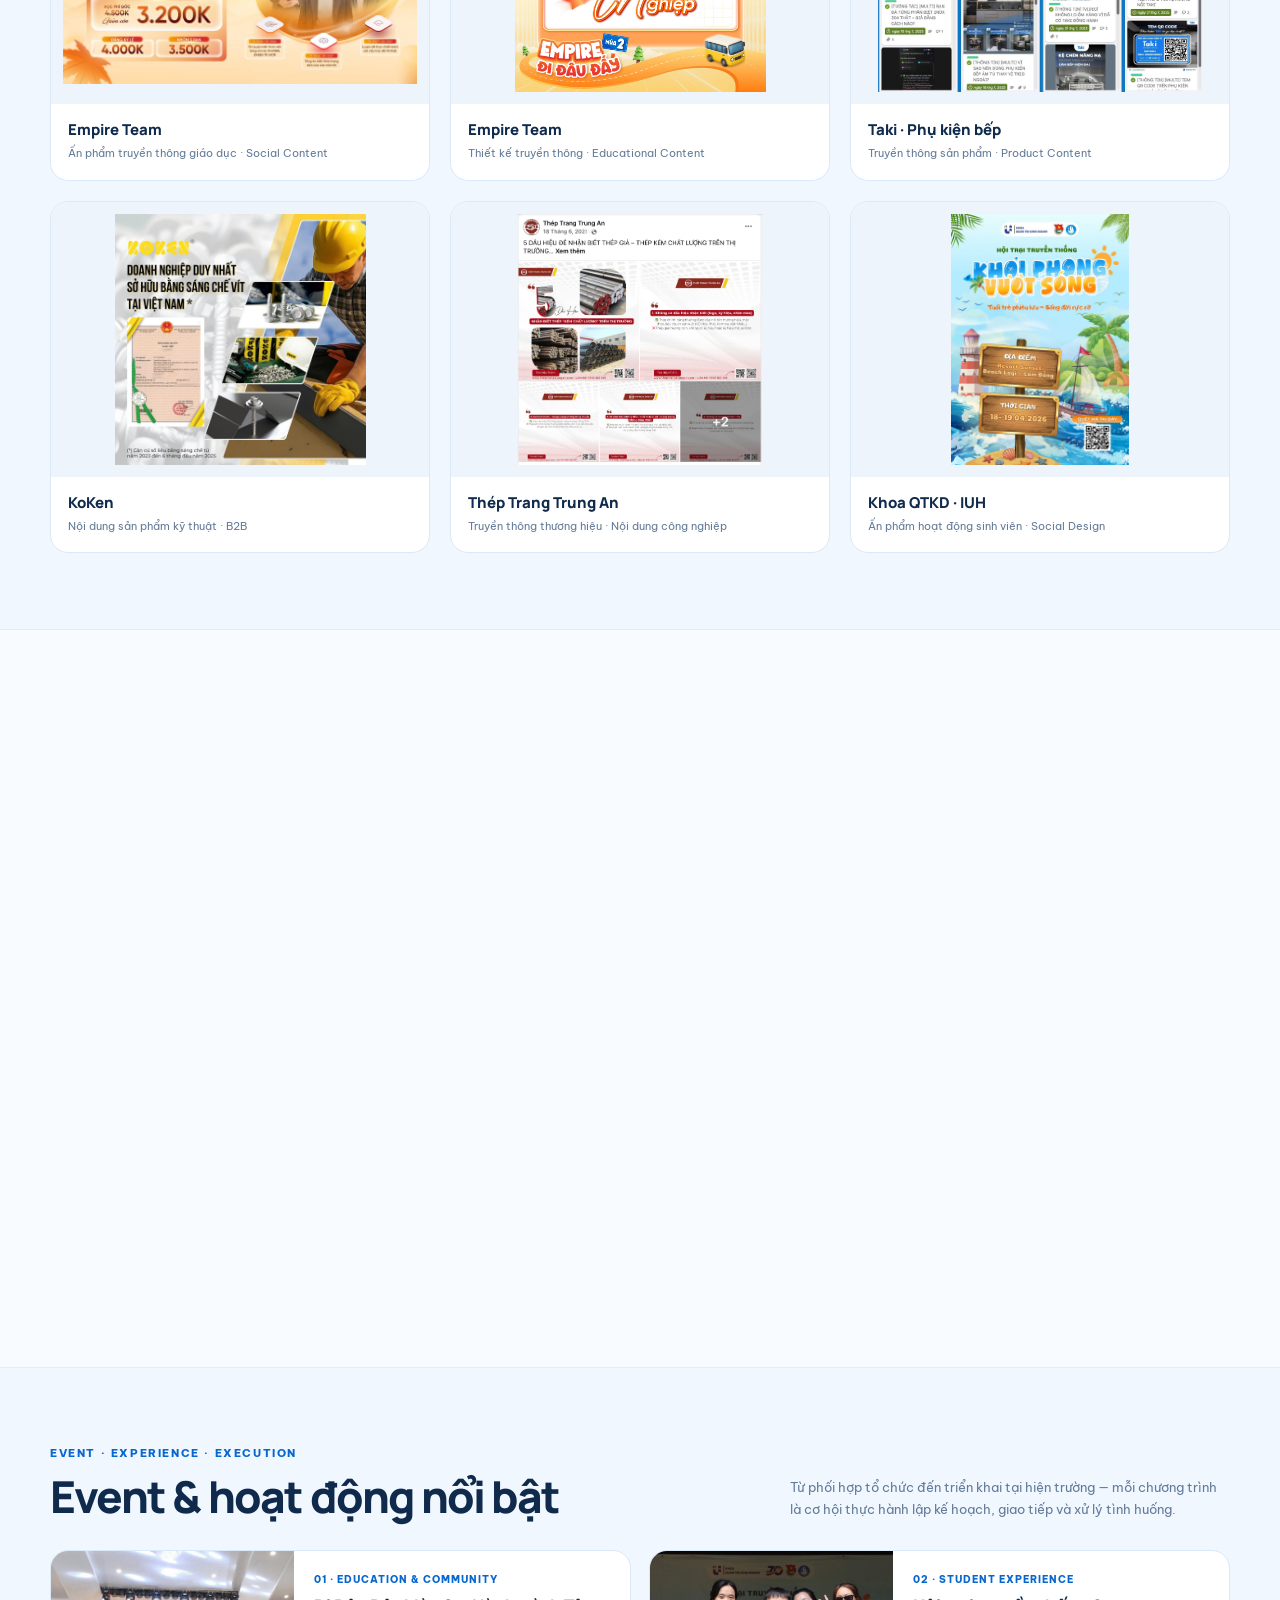
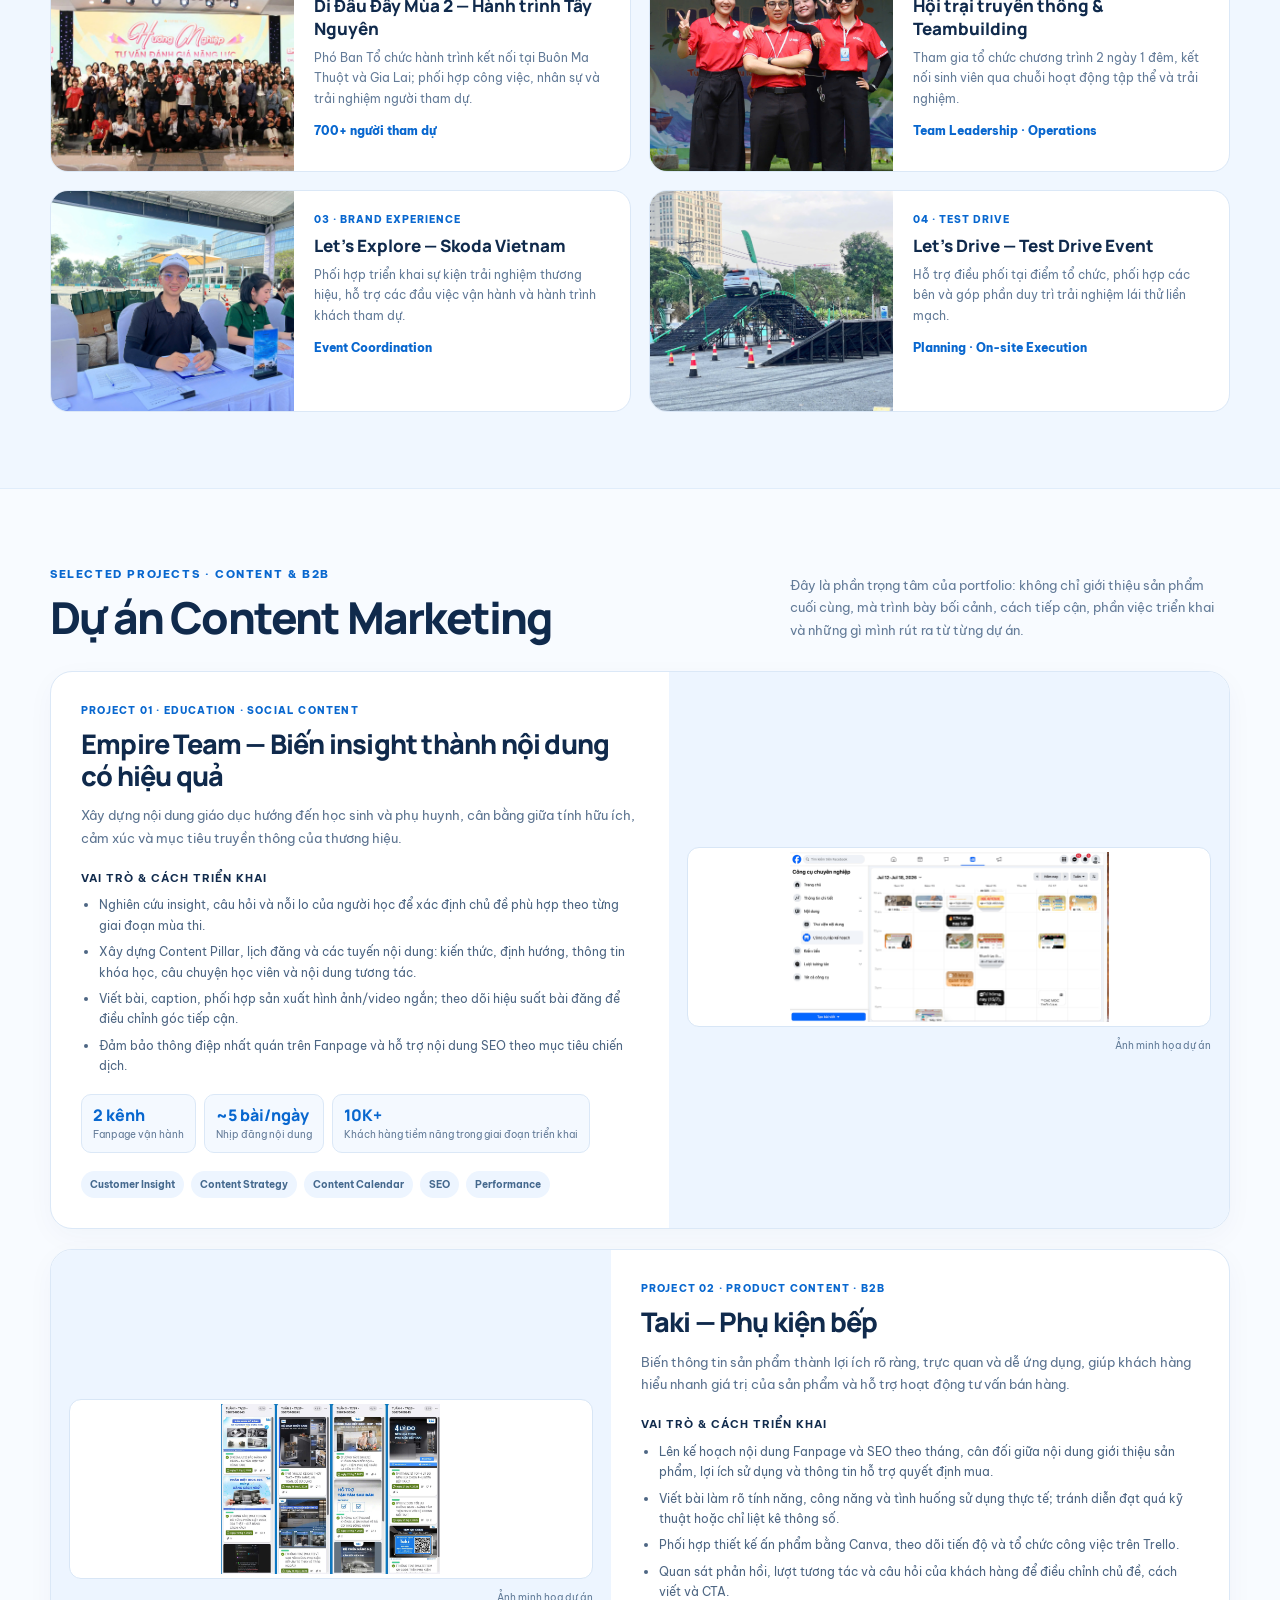
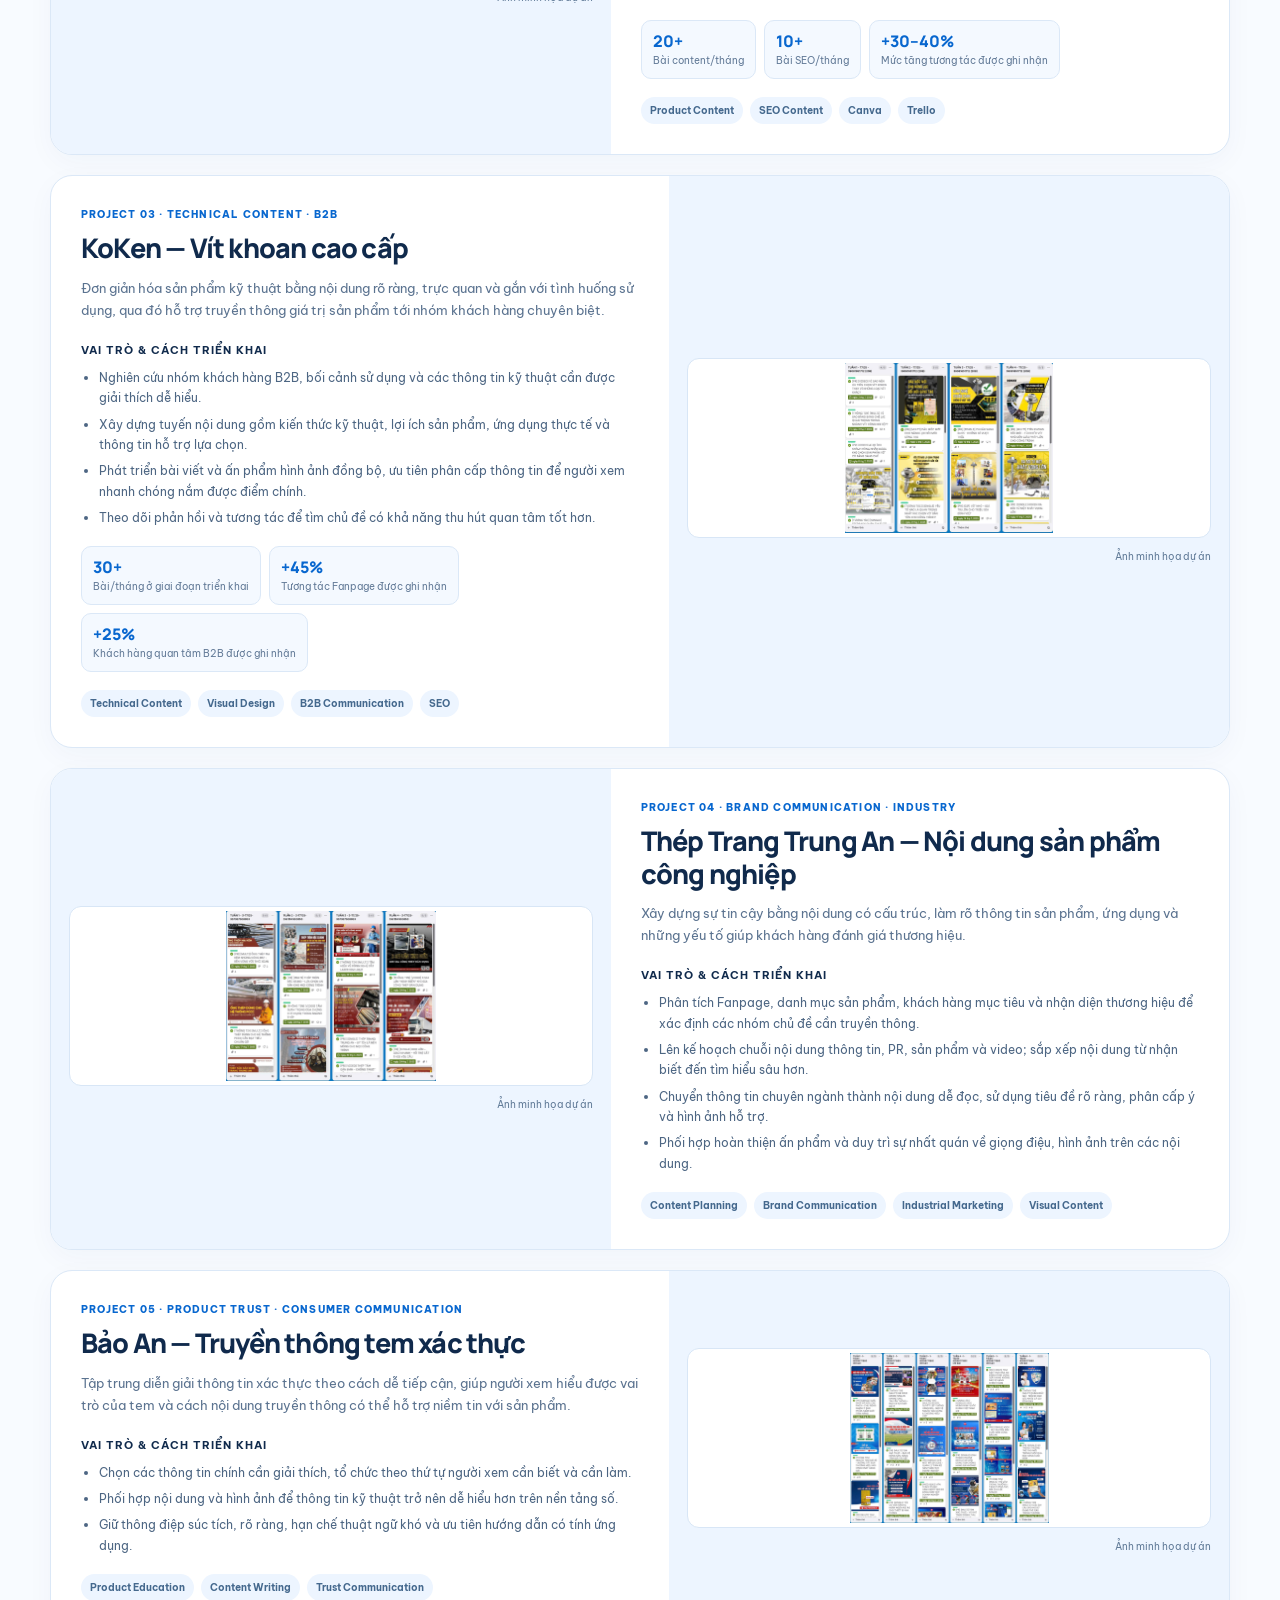
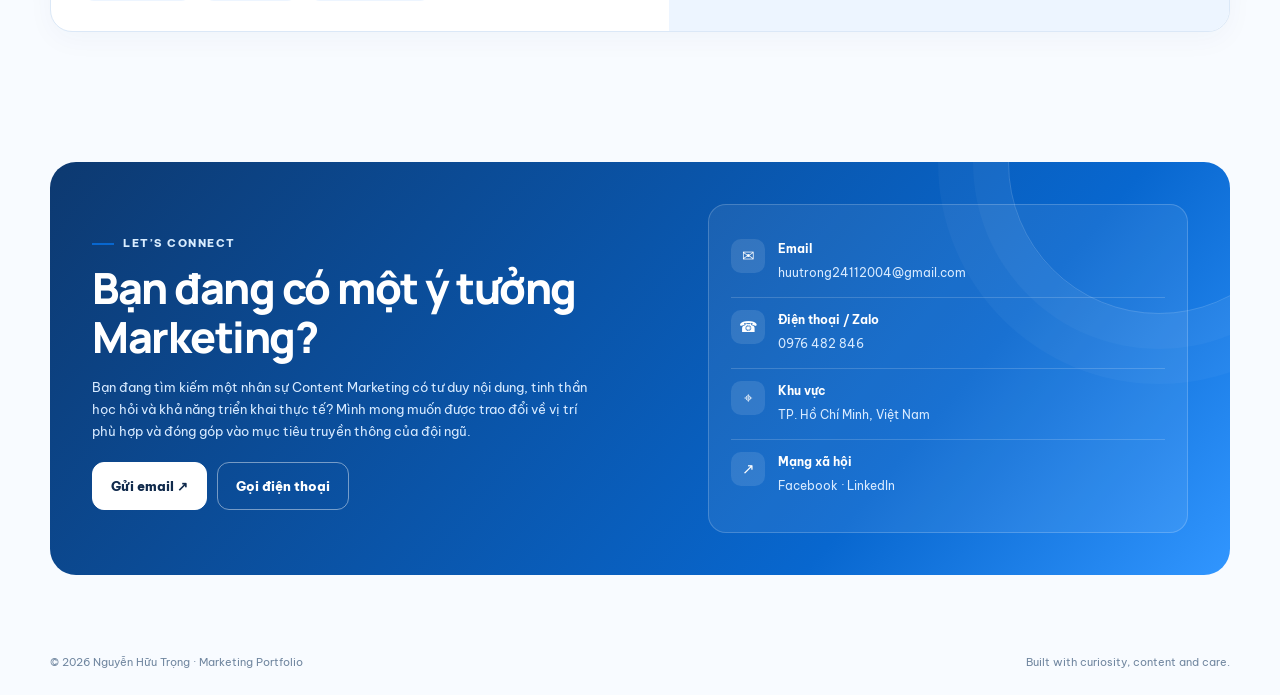
==== commit e87b07fa: "Update index.html" ====
--- a/index.html
+++ b/index.html
@@ -38,8 +38,8 @@
 <a href="assets/exp-04.jpg" class="lightbox-link"><img src="assets/exp-04.jpg" alt="Digitalcare - công việc marketing"></a>
 <a href="assets/project-bao-an-01.jpg" class="lightbox-link"><img src="assets/project-bao-an-01.jpg" alt="Minh họa dự án Bảo An tại Digitalcare"></a>
 </div><div class="gallery-note">Ảnh minh chứng · Hoạt động thực tế và sản phẩm nội dung</div></div></article>
-<article class="experience-card reveal"><div class="exp-meta"><div class="date">2023 — 2026</div><span class="small-label">Social & Event</span></div><div class="exp-main"><h3>Khoa Quản trị Kinh doanh · IUH</h3><div class="role">Hoạt động truyền thông, Đoàn – Hội và tổ chức sự kiện</div><p>Phối hợp triển khai nội dung truyền thông, hoạt động sinh viên và các chương trình trải nghiệm; tích lũy kỹ năng làm việc nhóm, tổ chức và điều phối.</p><ul><li>Tham gia xây dựng nội dung, thiết kế ấn phẩm và truyền thông cho các hoạt động của Khoa.</li><li>Điều phối công việc, phối hợp thành viên và hỗ trợ vận hành chương trình trước, trong và sau sự kiện.</li><li>Rèn luyện kỹ năng quản lý tiến độ, xử lý tình huống và truyền tải thông tin đến nhiều nhóm đối tượng.</li></ul><div class="mini-gallery"><a href="assets/exp-05.jpg" class="lightbox-link"><img src="assets/exp-05.jpg" alt="Hoạt động sinh viên IUH"></a><a href="assets/exp-06.jpg" class="lightbox-link"><img src="assets/exp-06.jpg" alt="Hoạt động tập thể IUH"></a><a href="assets/design-khoa-qtkd-01.jpg" class="lightbox-link"><img src="assets/design-khoa-qtkd-01.jpg" alt="Ấn phẩm Khoa Quản trị Kinh doanh"></a></div><div class="gallery-note">Ảnh minh chứng · Hoạt động sinh viên và ấn phẩm truyền thông</div></div></article>
-<article class="experience-card reveal"><div class="exp-meta"><div class="date">2026</div><span class="small-label">Brand Experience</span></div><div class="exp-main"><h3>Skoda Gò Vấp · Skoda Vietnam</h3><div class="role">Event Marketing & Customer Experience</div><p>Hỗ trợ hoạt động trải nghiệm thương hiệu và chương trình lái thử, phối hợp các đầu việc để bảo đảm trải nghiệm khách tham dự được liền mạch.</p><ul><li>Hỗ trợ chuẩn bị vật dụng, thông tin chương trình và phối hợp với các bên liên quan.</li><li>Tham gia vận hành tại sự kiện, hướng dẫn khách và xử lý các đầu việc phát sinh.</li><li>Quan sát hành trình trải nghiệm khách hàng để hiểu thêm cách thương hiệu kết nối trực tiếp với người tiêu dùng.</li></ul><div class="mini-gallery"><a href="assets/exp-07.jpg" class="lightbox-link"><img src="assets/exp-07.jpg" alt="Skoda - hoạt động thương hiệu"></a><a href="assets/exp-08.jpg" class="lightbox-link"><img src="assets/exp-08.jpg" alt="Skoda - trải nghiệm thực tế"></a><a href="assets/event-skoda-01.jpg" class="lightbox-link"><img src="assets/event-skoda-01.jpg" alt="Sự kiện Skoda"></a></div><div class="gallery-note">Ảnh minh chứng · Trải nghiệm thương hiệu và hoạt động sự kiện</div></div></article>
+<article class="experience-card reveal"><div class="exp-meta"><div class="date">06/2023 — 03/2025</div><span class="small-label">Content Marketing</span></div><div class="exp-main"><h3>Khoa Quản trị Kinh doanh · IUH</h3><div class="role">Content Marketing & Digital Communications</div><p>Phụ trách triển khai nội dung truyền thông cho Khoa trên các kênh chính thức, kết hợp nội dung mạng xã hội và website nhằm duy trì thông tin nhất quán, tăng khả năng tiếp cận sinh viên và hỗ trợ hoạt động tuyển sinh – thương hiệu.</p><ul><li>Vận hành nội dung cho 2 Fanpage và website của Khoa; lập kế hoạch, biên tập và phối hợp xuất bản gần 60 nội dung mỗi tháng.</li><li>Triển khai bài truyền thông, nội dung thông tin – hoạt động trên Fanpage và bài viết SEO cho website; tối ưu tiêu đề, cấu trúc nội dung và hình ảnh theo mục tiêu tiếp cận.</li><li>Phối hợp tổ chức và truyền thông cho các hoạt động cộng đồng sinh viên, chương trình trải nghiệm và hội thảo chuyên đề.</li></ul><div class="mini-gallery"><a href="assets/exp-05.jpg" class="lightbox-link"><img src="assets/exp-05.jpg" alt="Hoạt động truyền thông tại Khoa Quản trị Kinh doanh IUH" loading="lazy"></a><a href="assets/exp-06.jpg" class="lightbox-link"><img src="assets/exp-06.jpg" alt="Phối hợp chương trình và hoạt động sinh viên IUH" loading="lazy"></a><a href="assets/design-khoa-qtkd-01.jpg" class="lightbox-link"><img src="assets/design-khoa-qtkd-01.jpg" alt="Ấn phẩm truyền thông của Khoa Quản trị Kinh doanh" loading="lazy"></a></div><div class="gallery-note">Minh chứng công việc · Nội dung số, truyền thông và hoạt động chuyên môn</div></div></article>
+<article class="experience-card reveal"><div class="exp-meta"><div class="date">10/2023 — 06/2024</div><span class="small-label">Marketing Intern</span></div><div class="exp-main"><h3>Skoda Gò Vấp · Skoda Vietnam</h3><div class="role">Marketing Intern · Brand Experience & Event Support</div><p>Hỗ trợ triển khai hoạt động marketing tại điểm bán và các chương trình trải nghiệm thương hiệu, góp phần mang đến hành trình tương tác rõ ràng, thuận tiện cho khách tham dự.</p><ul><li>Hỗ trợ chuẩn bị ấn phẩm, vật dụng và thông tin cho chương trình lái thử, hoạt động giới thiệu sản phẩm và sự kiện tại showroom.</li><li>Phối hợp với đội ngũ marketing và các bên liên quan trong khâu tổ chức, đón tiếp, hướng dẫn khách và xử lý các đầu việc phát sinh.</li><li>Ghi nhận trải nghiệm tại sự kiện và quan sát cách thương hiệu kết nối với khách hàng, từ đó hiểu rõ hơn hoạt động marketing trực tiếp và trải nghiệm khách hàng.</li></ul><div class="mini-gallery"><a href="assets/exp-07.jpg" class="lightbox-link"><img src="assets/exp-07.jpg" alt="Hoạt động marketing tại Skoda" loading="lazy"></a><a href="assets/exp-08.jpg" class="lightbox-link"><img src="assets/exp-08.jpg" alt="Trải nghiệm thực tế tại Skoda" loading="lazy"></a><a href="assets/event-skoda-01.jpg" class="lightbox-link"><img src="assets/event-skoda-01.jpg" alt="Sự kiện và hoạt động thương hiệu Skoda" loading="lazy"></a></div><div class="gallery-note">Minh chứng công việc · Hỗ trợ sự kiện, trải nghiệm thương hiệu và khách hàng</div></div></article>
 </div></div></section>
 <section class="section section-band" id="design"><div class="container"><div class="section-head reveal"><div><div class="section-kicker">Selected visual work</div><h2 class="section-title">Design & ấn phẩm tiêu biểu</h2></div><p class="section-intro">Một số sản phẩm đại diện cho các dạng nội dung khác nhau. Ảnh được giữ nguyên tỷ lệ để hạn chế cắt mất chữ và chi tiết thiết kế.</p></div><div class="design-grid">
 <article class="design-card reveal"><a href="assets/design-empire-01.jpeg" class="lightbox-link design-image"><img src="assets/design-empire-01.jpeg" alt="Ấn phẩm truyền thông Empire Team"></a><div class="design-caption"><h3>Empire Team</h3><p>Ấn phẩm truyền thông giáo dục · Social Content</p></div></article>
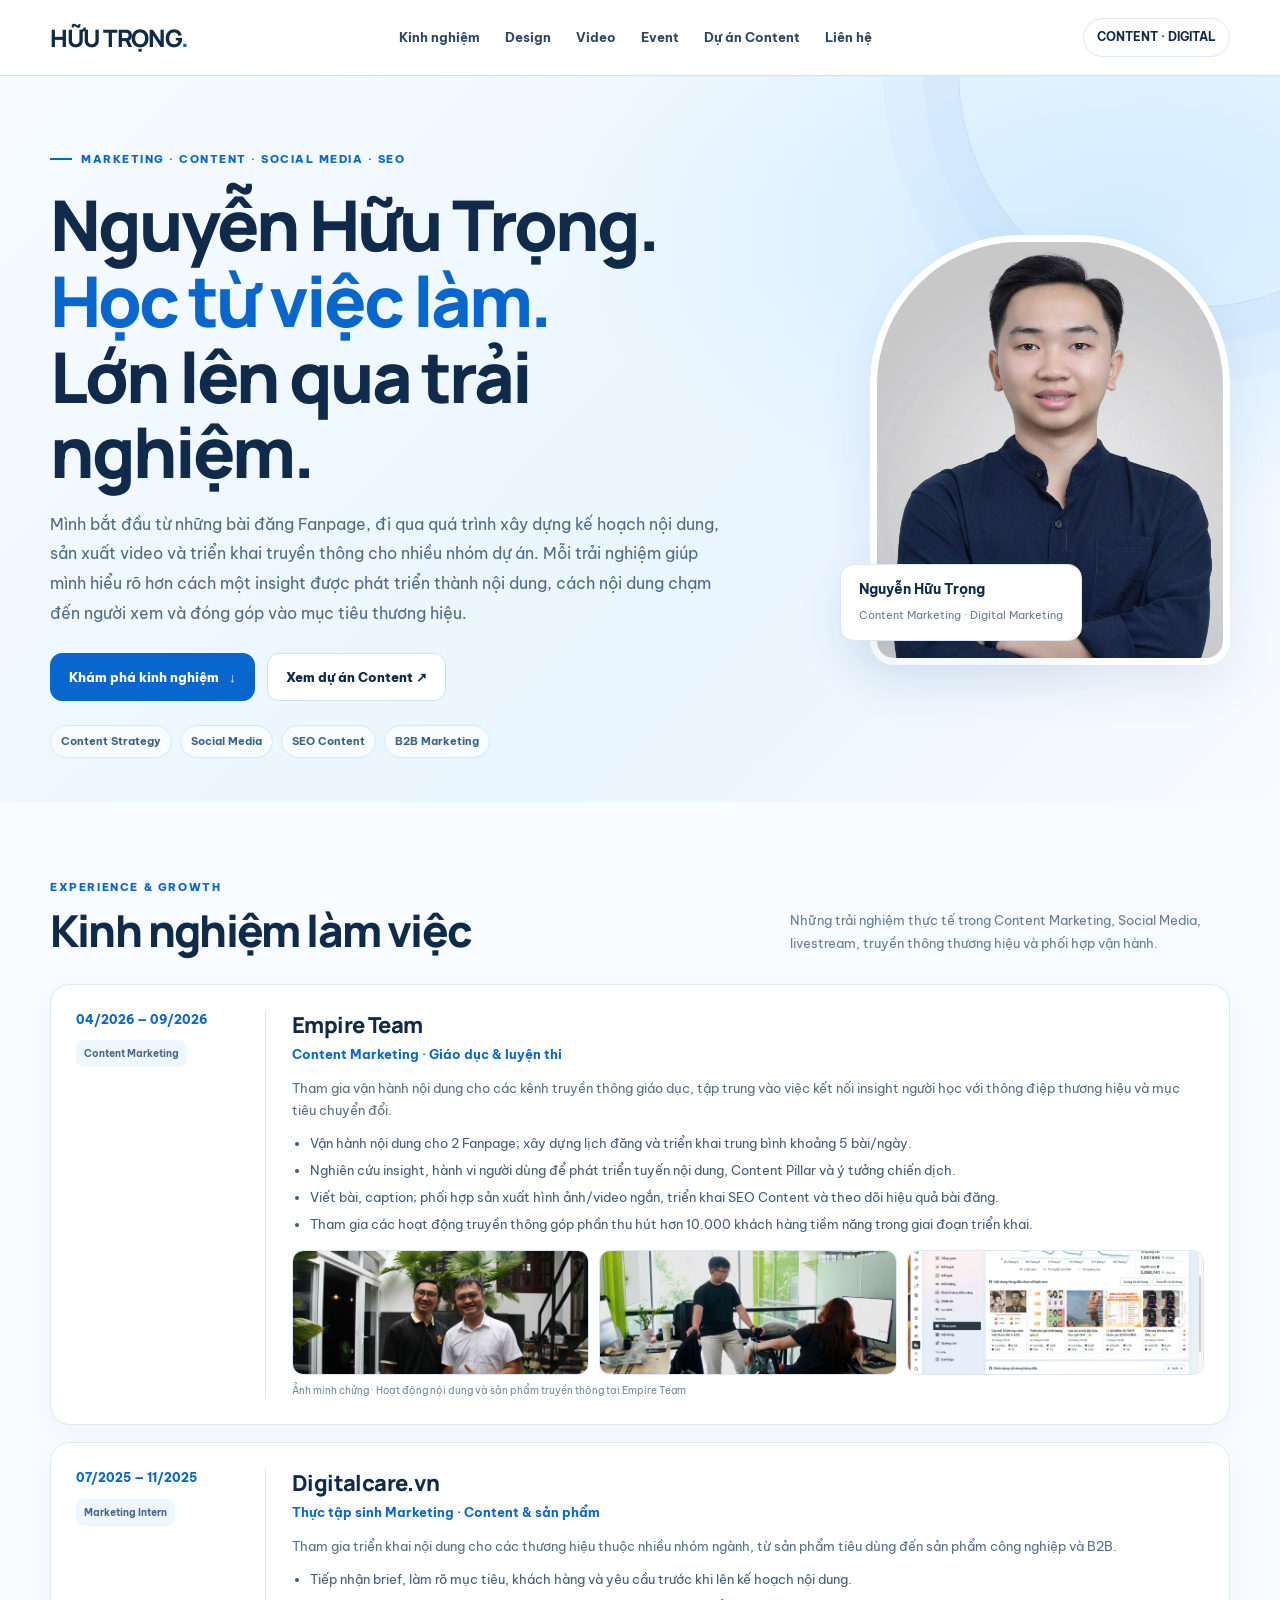
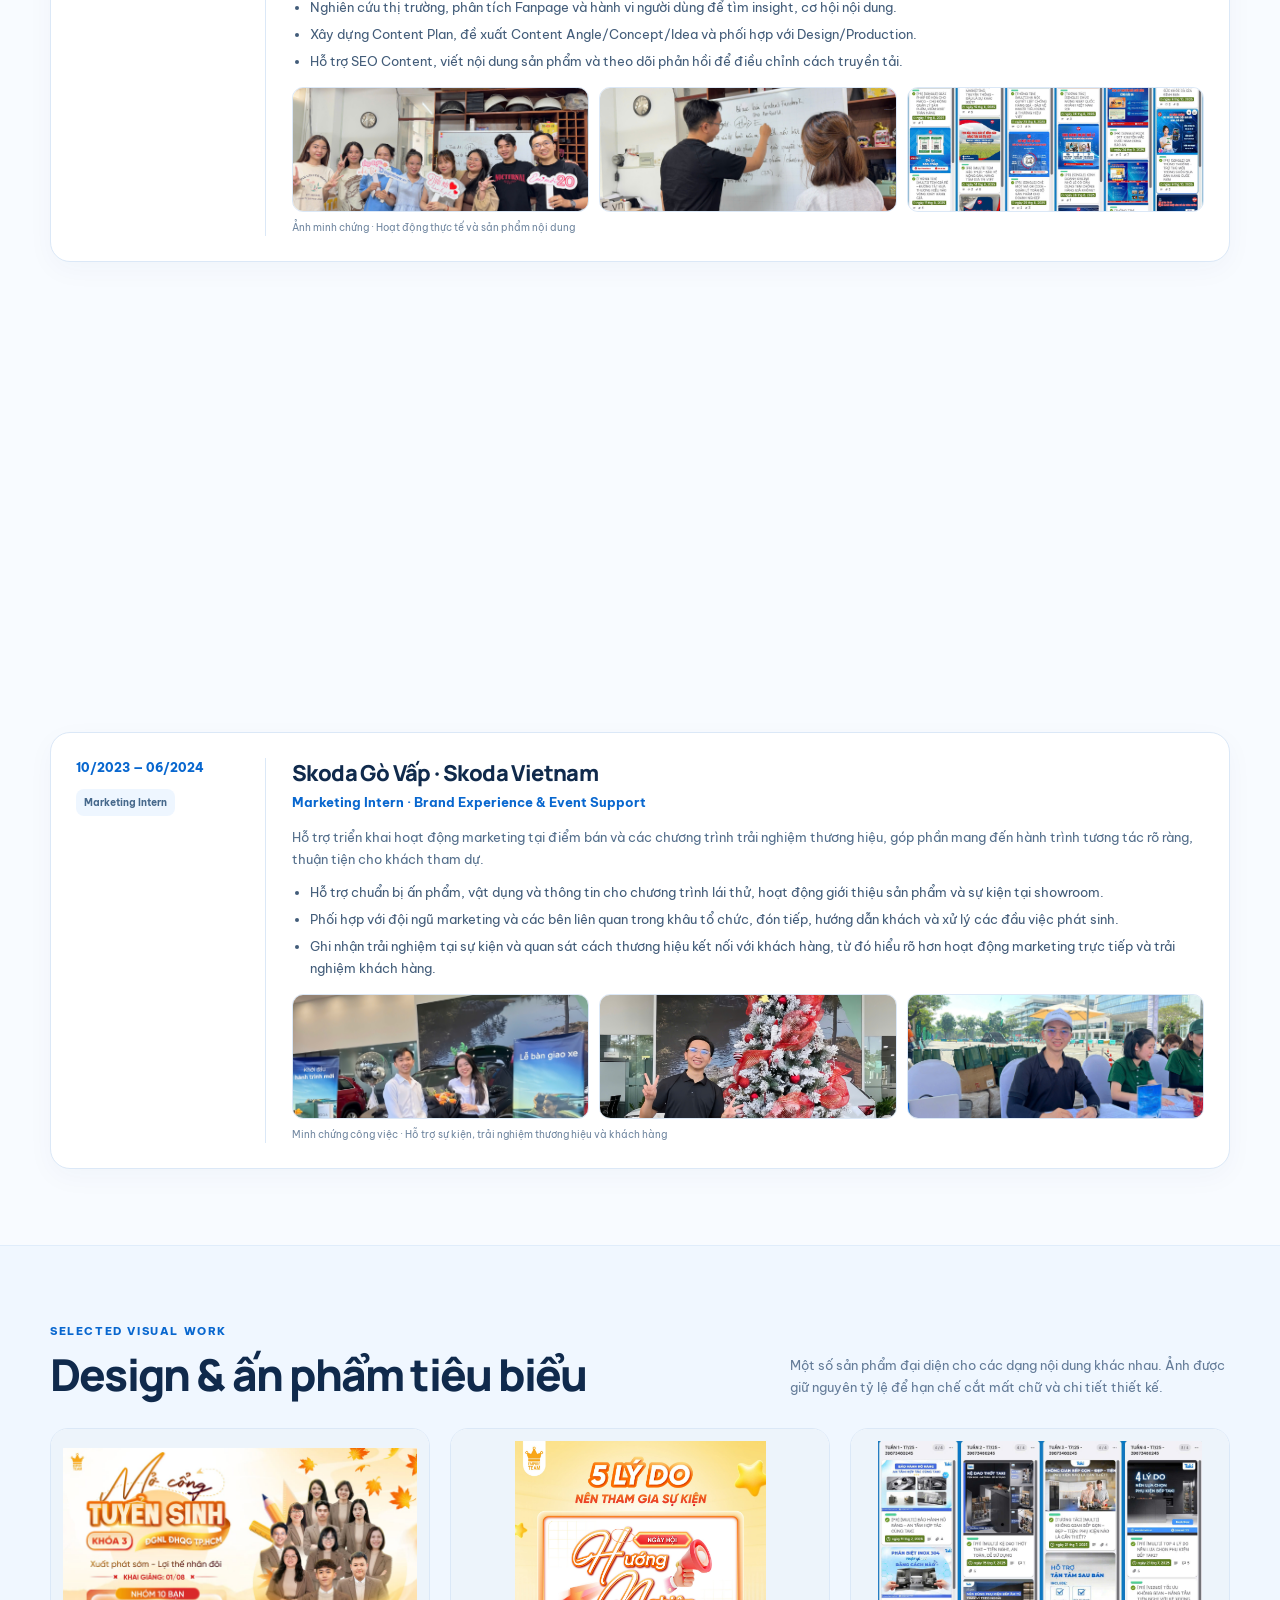
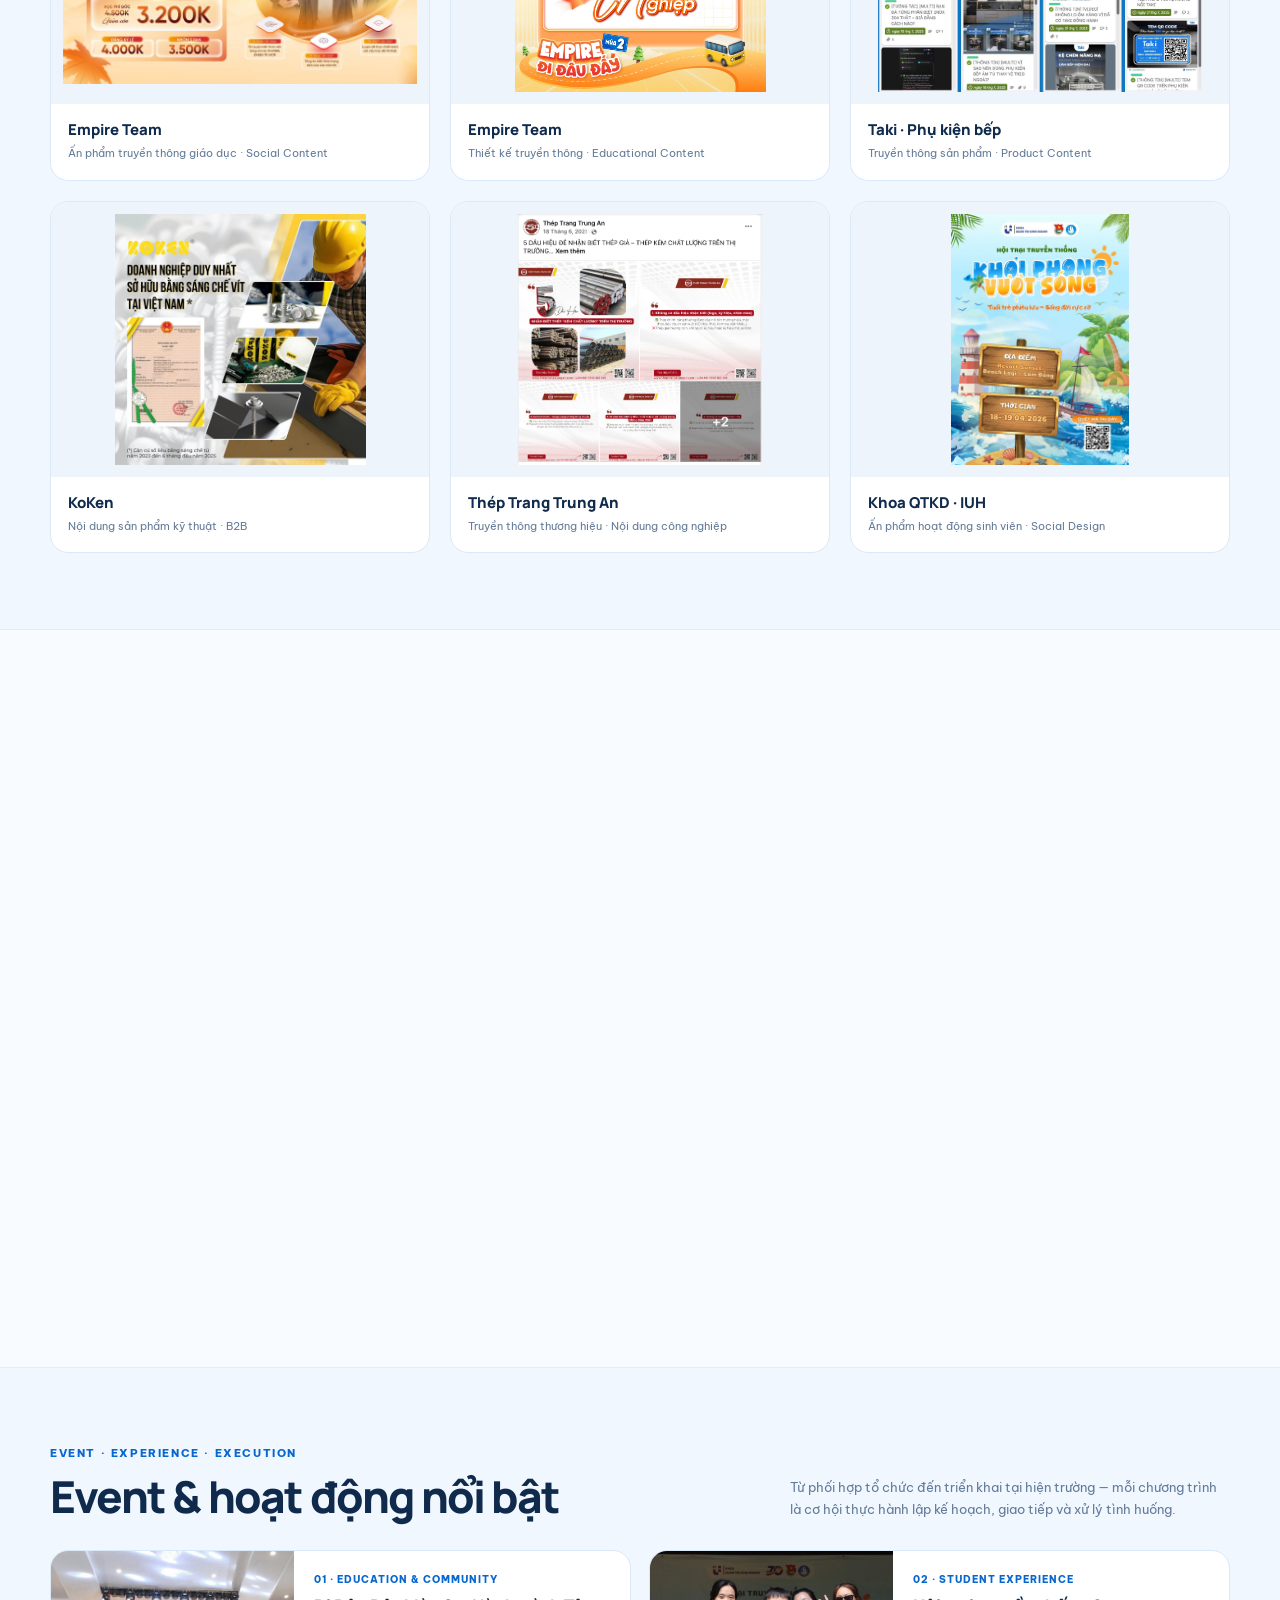
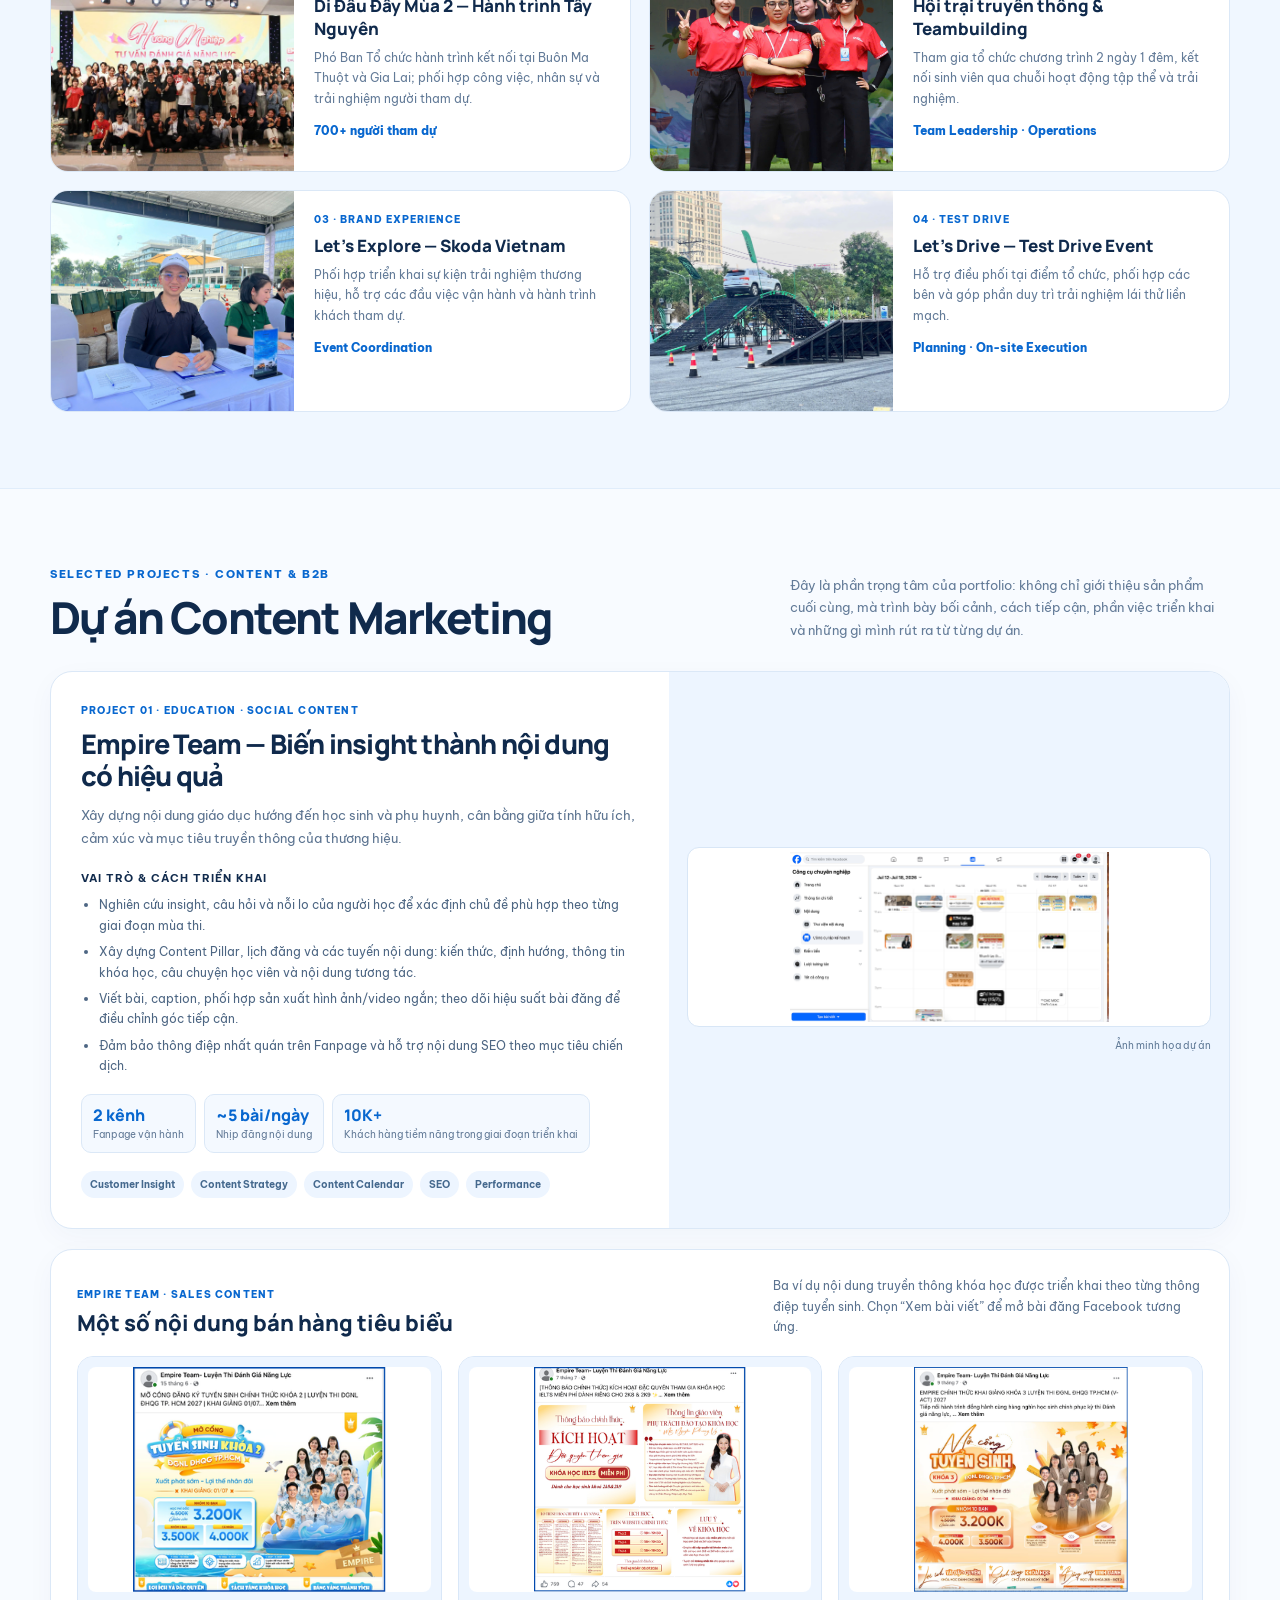
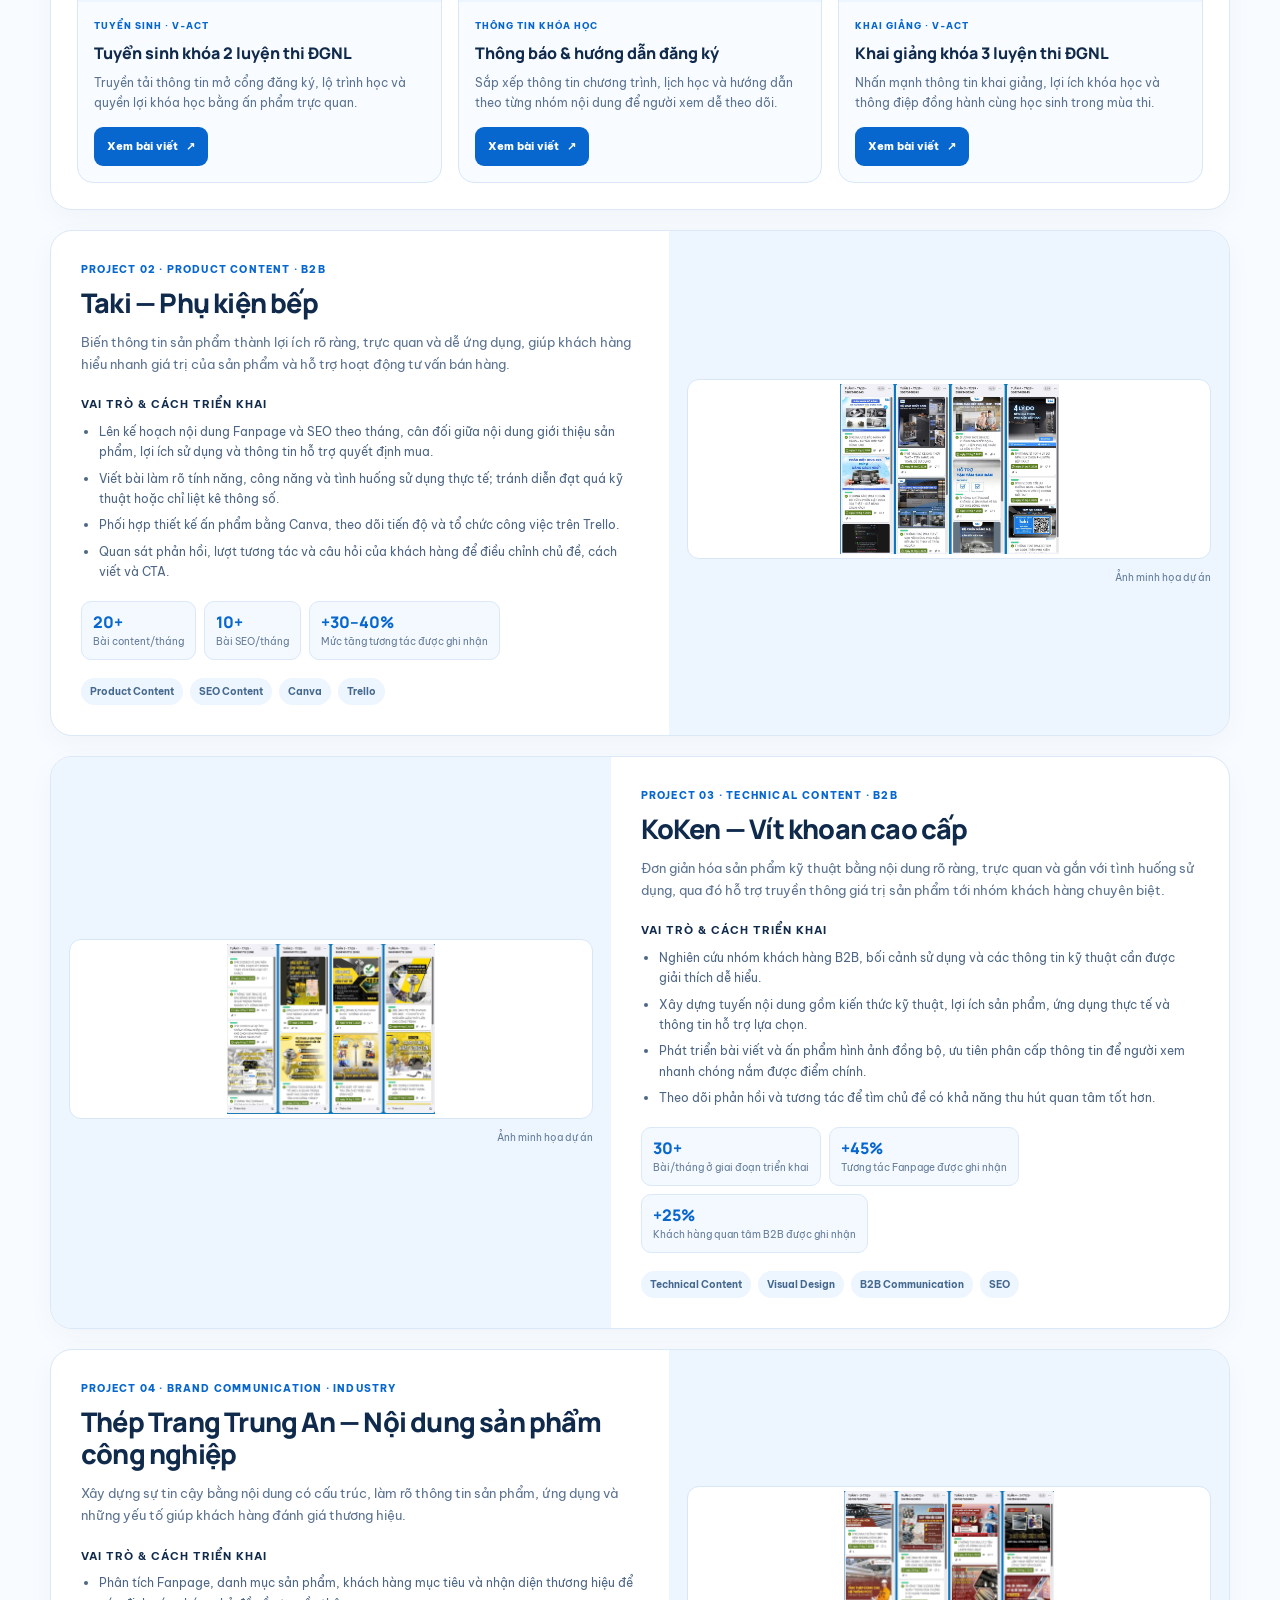
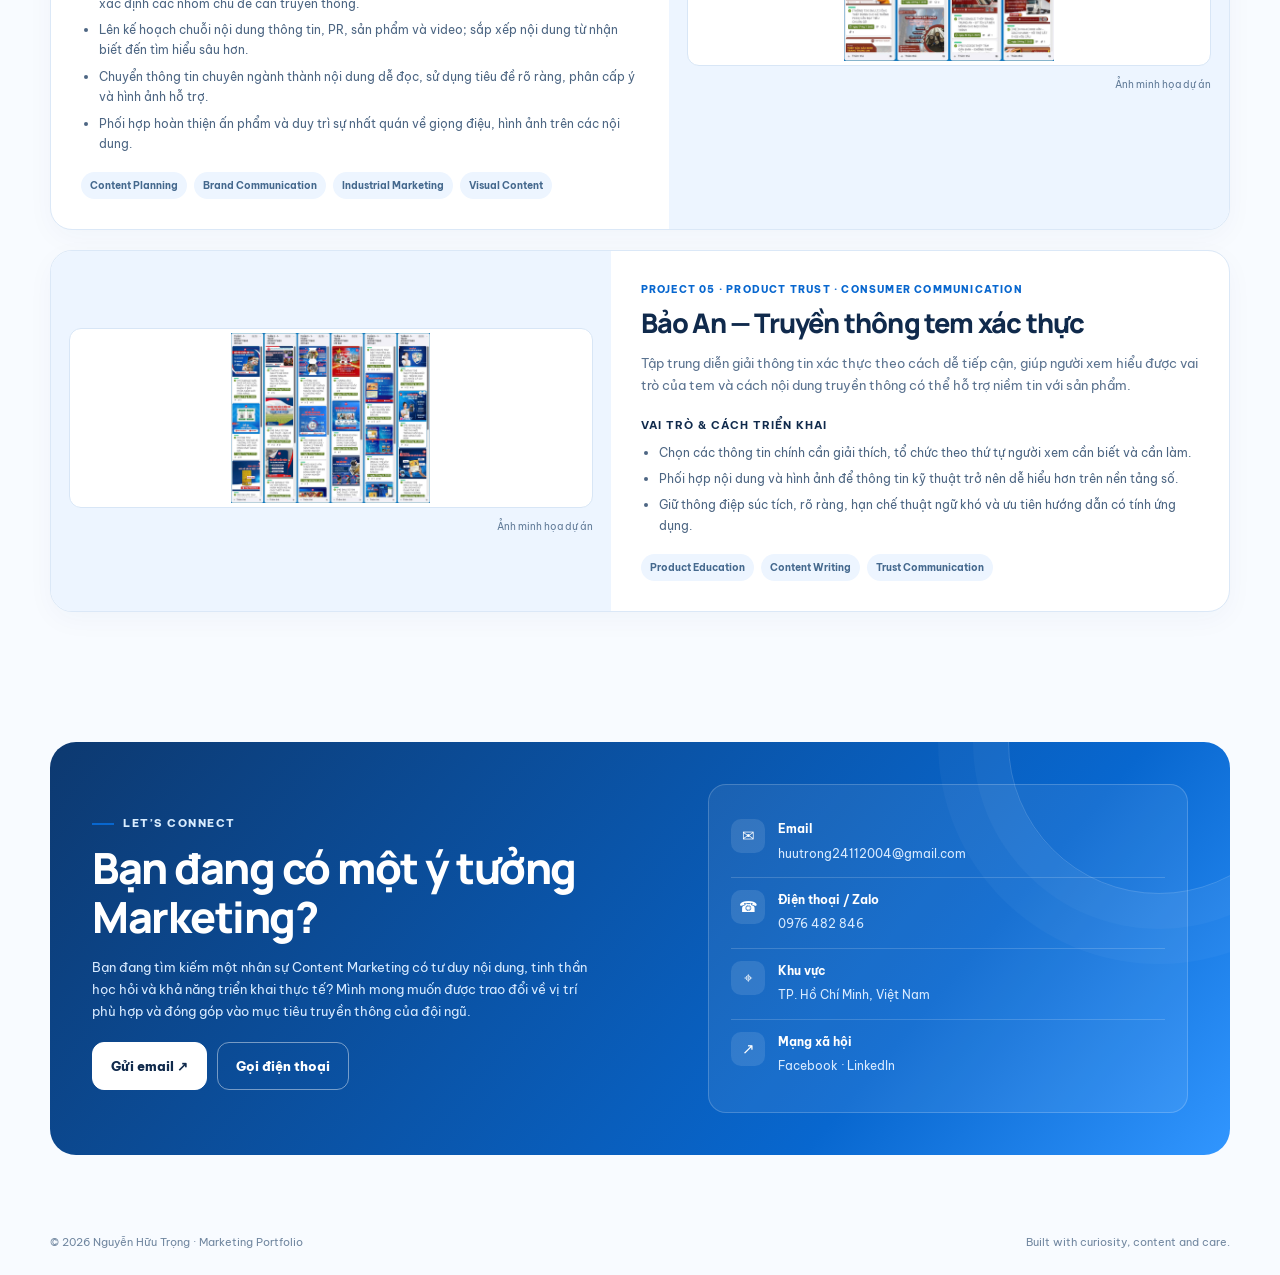
==== commit 9b5dc079: "Add files via upload" ====
--- a/index.html
+++ b/index.html
@@ -20,6 +20,27 @@
 @media(max-width:700px){.container{width:min(100% - 30px,560px)}.topbar{height:66px}.brand{font-size:21px}.menu-toggle{display:block}.navright .pill{display:none}.navlinks{display:none;position:absolute;left:12px;right:12px;top:60px;background:white;border:1px solid var(--line);border-radius:16px;padding:15px;box-shadow:var(--shadow);flex-direction:column;align-items:stretch;gap:0}.navlinks.open{display:flex}.navlinks a{padding:11px 8px;font-size:13px}.navlinks a:after{display:none}.hero{padding:42px 0 35px}.hero-grid{grid-template-columns:1fr;gap:32px}.hero-copy{font-size:14px}.hero-photo-wrap{justify-self:center;width:min(75%,300px)}.hero-photo{height:340px}.photo-caption{left:-20px;bottom:15px;min-width:190px}.section{padding:55px 0}.section.compact{padding:42px 0}.section-head{display:block;margin-bottom:22px}.section-intro{margin-top:12px}.about-grid{grid-template-columns:1fr}.stat-grid{grid-template-columns:repeat(3,1fr)}.stat{padding:13px 10px}.stat strong{font-size:20px}.stat span{font-size:10px}.experience-card{grid-template-columns:1fr;gap:14px;padding:20px}.exp-meta{border-right:0;border-bottom:1px solid var(--line);padding:0 0 12px}.exp-main h3{font-size:20px}.mini-gallery{grid-template-columns:repeat(3,minmax(0,1fr))}.mini-gallery a{height:90px}.design-grid{grid-template-columns:repeat(2,minmax(0,1fr));gap:12px}.design-image{height:205px;padding:8px}.design-caption{padding:12px}.design-caption h3{font-size:13px}.video-grid,.event-grid{grid-template-columns:1fr}.event-card{grid-template-columns:38% 1fr;min-height:180px}.event-card img{min-height:180px}.event-info{padding:14px}.event-info h3{font-size:15px}.project-card,.project-card:nth-child(even){grid-template-columns:1fr}.project-card:nth-child(even) .project-copy,.project-card:nth-child(even) .project-media{order:initial}.project-copy{padding:22px}.project-copy h3{font-size:24px}.project-media{padding:13px}.project-media img{height:160px}.project-media .media-pair img{height:120px}.contact-panel{grid-template-columns:1fr;padding:28px 22px}.contact-panel h2{font-size:32px}.footer .container{display:block}.footer .container span{display:block;margin-top:5px}}
 @media(max-width:390px){.design-grid{grid-template-columns:1fr}.design-image{height:260px}.mini-gallery a{height:78px}.stat-grid{grid-template-columns:1fr}.event-card{grid-template-columns:1fr}.event-card img{height:180px;min-height:0}.project-media .media-pair{grid-template-columns:1fr}.project-media .media-pair img{height:150px}}
 @media(prefers-reduced-motion:reduce){html{scroll-behavior:auto}*,*:before,*:after{transition:none!important;animation:none!important}.reveal{opacity:1;transform:none}}
+
+/* Empire Team — selected sales content */
+.empire-sales-showcase{grid-column:1/-1;background:#fff;border:1px solid var(--line);border-radius:22px;padding:26px;box-shadow:0 8px 28px rgba(23,68,117,.035)}
+.empire-sales-head{display:flex;align-items:flex-end;justify-content:space-between;gap:20px;margin-bottom:18px}
+.empire-sales-head .project-overline{margin-bottom:7px}
+.empire-sales-head h3{font:800 22px/1.25 Manrope, sans-serif;color:var(--navy);margin:0}
+.empire-sales-head p{max-width:430px;font-size:12px;line-height:1.7;color:#5b7390;margin:0}
+.empire-sales-grid{display:grid;grid-template-columns:repeat(3,minmax(0,1fr));gap:16px}
+.empire-sales-card{min-width:0;border:1px solid #d9e7f8;border-radius:16px;overflow:hidden;background:#f8fbff;display:flex;flex-direction:column;transition:transform .25s ease,box-shadow .25s ease,border-color .25s ease}
+.empire-sales-card:hover{transform:translateY(-5px);box-shadow:0 14px 30px rgba(20,85,160,.12);border-color:#9ec7fa}
+.empire-sales-image{height:245px;background:#edf5ff;display:flex;align-items:center;justify-content:center;padding:10px;overflow:hidden}
+.empire-sales-image img{display:block;width:100%;height:100%;object-fit:contain;object-position:center;border-radius:8px;background:#fff}
+.empire-sales-copy{padding:16px;display:flex;flex-direction:column;align-items:flex-start;gap:9px;flex:1}
+.empire-sales-tag{font-size:9px;letter-spacing:1px;text-transform:uppercase;color:var(--blue);font-weight:800}
+.empire-sales-copy h4{font:800 16px/1.4 Manrope,sans-serif;color:var(--navy);margin:0}
+.empire-sales-copy p{font-size:12px;line-height:1.65;color:#5b7390;margin:0;flex:1}
+.empire-sales-link{display:inline-flex;align-items:center;gap:8px;margin-top:5px;padding:10px 13px;border-radius:9px;background:var(--blue);color:#fff;text-decoration:none;font-size:11px;font-weight:800;transition:background .2s ease,transform .2s ease}
+.empire-sales-link:hover{background:#084eaa;transform:translateY(-1px)}
+@media(max-width:900px){.empire-sales-grid{grid-template-columns:repeat(2,minmax(0,1fr))}.empire-sales-head{align-items:flex-start;flex-direction:column}}
+@media(max-width:600px){.empire-sales-showcase{padding:16px}.empire-sales-grid{grid-template-columns:1fr}.empire-sales-image{height:250px}.empire-sales-head h3{font-size:19px}}
+
 </style>
 </head>
 <body>
@@ -54,6 +75,50 @@
 <section class="section section-band" id="events"><div class="container"><div class="section-head reveal"><div><div class="section-kicker">Event · Experience · Execution</div><h2 class="section-title">Event & hoạt động nổi bật</h2></div><p class="section-intro">Từ phối hợp tổ chức đến triển khai tại hiện trường — mỗi chương trình là cơ hội thực hành lập kế hoạch, giao tiếp và xử lý tình huống.</p></div><div class="event-grid"><article class="event-card reveal"><a href="assets/event-empire.jpg" class="lightbox-link"><img src="assets/event-empire.jpg" alt="Empire Team - hành trình kết nối"></a><div class="event-info"><div class="event-type">01 · Education & Community</div><h3>Di Đâu Đây Mùa 2 — Hành trình Tây Nguyên</h3><p>Phó Ban Tổ chức hành trình kết nối tại Buôn Ma Thuột và Gia Lai; phối hợp công việc, nhân sự và trải nghiệm người tham dự.</p><div class="event-stat">700+ người tham dự</div></div></article><article class="event-card reveal delay-1"><a href="assets/event-hoi-trai.jpg" class="lightbox-link"><img src="assets/event-hoi-trai.jpg" alt="Hội trại truyền thống IUH"></a><div class="event-info"><div class="event-type">02 · Student Experience</div><h3>Hội trại truyền thống & Teambuilding</h3><p>Tham gia tổ chức chương trình 2 ngày 1 đêm, kết nối sinh viên qua chuỗi hoạt động tập thể và trải nghiệm.</p><div class="event-stat">Team Leadership · Operations</div></div></article><article class="event-card reveal"><a href="assets/event-skoda-01.jpg" class="lightbox-link"><img src="assets/event-skoda-01.jpg" alt="Skoda Vietnam - sự kiện trải nghiệm"></a><div class="event-info"><div class="event-type">03 · Brand Experience</div><h3>Let’s Explore — Skoda Vietnam</h3><p>Phối hợp triển khai sự kiện trải nghiệm thương hiệu, hỗ trợ các đầu việc vận hành và hành trình khách tham dự.</p><div class="event-stat">Event Coordination</div></div></article><article class="event-card reveal delay-1"><a href="assets/event-skoda-02.jpg" class="lightbox-link"><img src="assets/event-skoda-02.jpg" alt="Skoda Gò Vấp - hoạt động lái thử"></a><div class="event-info"><div class="event-type">04 · Test Drive</div><h3>Let’s Drive — Test Drive Event</h3><p>Hỗ trợ điều phối tại điểm tổ chức, phối hợp các bên và góp phần duy trì trải nghiệm lái thử liền mạch.</p><div class="event-stat">Planning · On-site Execution</div></div></article></div></div></section>
 <section class="section" id="projects"><div class="container"><div class="section-head reveal"><div><div class="section-kicker">Selected projects · Content & B2B</div><h2 class="section-title">Dự án Content Marketing</h2></div><p class="section-intro">Đây là phần trọng tâm của portfolio: không chỉ giới thiệu sản phẩm cuối cùng, mà trình bày bối cảnh, cách tiếp cận, phần việc triển khai và những gì mình rút ra từ từng dự án.</p></div><div class="project-stack">
 <article class="project-card reveal"><div class="project-copy"><div class="project-overline">Project 01 · Education · Social Content</div><h3>Empire Team — Biến insight thành nội dung có hiệu quả</h3><p class="project-summary">Xây dựng nội dung giáo dục hướng đến học sinh và phụ huynh, cân bằng giữa tính hữu ích, cảm xúc và mục tiêu truyền thông của thương hiệu.</p><h4>Vai trò & cách triển khai</h4><ul><li>Nghiên cứu insight, câu hỏi và nỗi lo của người học để xác định chủ đề phù hợp theo từng giai đoạn mùa thi.</li><li>Xây dựng Content Pillar, lịch đăng và các tuyến nội dung: kiến thức, định hướng, thông tin khóa học, câu chuyện học viên và nội dung tương tác.</li><li>Viết bài, caption, phối hợp sản xuất hình ảnh/video ngắn; theo dõi hiệu suất bài đăng để điều chỉnh góc tiếp cận.</li><li>Đảm bảo thông điệp nhất quán trên Fanpage và hỗ trợ nội dung SEO theo mục tiêu chiến dịch.</li></ul><div class="project-metrics"><div class="metric"><strong>2 kênh</strong><span>Fanpage vận hành</span></div><div class="metric"><strong>~5 bài/ngày</strong><span>Nhịp đăng nội dung</span></div><div class="metric"><strong>10K+</strong><span>Khách hàng tiềm năng trong giai đoạn triển khai</span></div></div><div class="chips"><span>Customer Insight</span><span>Content Strategy</span><span>Content Calendar</span><span>SEO</span><span>Performance</span></div></div><div class="project-media"><a href="assets/project-empire-01.jpg" class="lightbox-link"><img src="assets/project-empire-01.jpg" alt="Empire Team — kế hoạch và nội dung minh chứng"></a><div class="media-label">Ảnh minh họa dự án</div></div></article>
+<section class="empire-sales-showcase reveal" aria-labelledby="empire-sales-title">
+  <div class="empire-sales-head">
+    <div>
+      <div class="project-overline">Empire Team · Sales Content</div>
+      <h3 id="empire-sales-title">Một số nội dung bán hàng tiêu biểu</h3>
+    </div>
+    <p>Ba ví dụ nội dung truyền thông khóa học được triển khai theo từng thông điệp tuyển sinh. Chọn “Xem bài viết” để mở bài đăng Facebook tương ứng.</p>
+  </div>
+  <div class="empire-sales-grid">
+    <article class="empire-sales-card">
+      <a class="empire-sales-image" href="https://www.facebook.com/share/p/1EtKwQAXy5/" target="_blank" rel="noopener noreferrer" aria-label="Mở bài viết tuyển sinh khóa 2 trên Facebook">
+        <img src="assets/empire-post-01.png" alt="Ấn phẩm tuyển sinh khóa 2 luyện thi ĐGNL ĐHQG TP.HCM">
+      </a>
+      <div class="empire-sales-copy">
+        <span class="empire-sales-tag">Tuyển sinh · V-ACT</span>
+        <h4>Tuyển sinh khóa 2 luyện thi ĐGNL</h4>
+        <p>Truyền tải thông tin mở cổng đăng ký, lộ trình học và quyền lợi khóa học bằng ấn phẩm trực quan.</p>
+        <a class="empire-sales-link" href="https://www.facebook.com/share/p/1EtKwQAXy5/" target="_blank" rel="noopener noreferrer">Xem bài viết <span aria-hidden="true">↗</span></a>
+      </div>
+    </article>
+    <article class="empire-sales-card">
+      <a class="empire-sales-image" href="https://www.facebook.com/share/p/1C7KLZJW7M/" target="_blank" rel="noopener noreferrer" aria-label="Mở bài viết thông báo khóa học trên Facebook">
+        <img src="assets/empire-post-02.png" alt="Ấn phẩm thông báo chính thức và thông tin khóa học IELTS">
+      </a>
+      <div class="empire-sales-copy">
+        <span class="empire-sales-tag">Thông tin khóa học</span>
+        <h4>Thông báo & hướng dẫn đăng ký</h4>
+        <p>Sắp xếp thông tin chương trình, lịch học và hướng dẫn theo từng nhóm nội dung để người xem dễ theo dõi.</p>
+        <a class="empire-sales-link" href="https://www.facebook.com/share/p/1C7KLZJW7M/" target="_blank" rel="noopener noreferrer">Xem bài viết <span aria-hidden="true">↗</span></a>
+      </div>
+    </article>
+    <article class="empire-sales-card">
+      <a class="empire-sales-image" href="https://www.facebook.com/share/p/1FwBETu5Tr/" target="_blank" rel="noopener noreferrer" aria-label="Mở bài viết khai giảng khóa 3 trên Facebook">
+        <img src="assets/empire-post-03.png" alt="Ấn phẩm khai giảng khóa 3 luyện thi ĐGNL ĐHQG TP.HCM">
+      </a>
+      <div class="empire-sales-copy">
+        <span class="empire-sales-tag">Khai giảng · V-ACT</span>
+        <h4>Khai giảng khóa 3 luyện thi ĐGNL</h4>
+        <p>Nhấn mạnh thông tin khai giảng, lợi ích khóa học và thông điệp đồng hành cùng học sinh trong mùa thi.</p>
+        <a class="empire-sales-link" href="https://www.facebook.com/share/p/1FwBETu5Tr/" target="_blank" rel="noopener noreferrer">Xem bài viết <span aria-hidden="true">↗</span></a>
+      </div>
+    </article>
+  </div>
+</section>
 <article class="project-card reveal"><div class="project-copy"><div class="project-overline">Project 02 · Product Content · B2B</div><h3>Taki — Phụ kiện bếp</h3><p class="project-summary">Biến thông tin sản phẩm thành lợi ích rõ ràng, trực quan và dễ ứng dụng, giúp khách hàng hiểu nhanh giá trị của sản phẩm và hỗ trợ hoạt động tư vấn bán hàng.</p><h4>Vai trò & cách triển khai</h4><ul><li>Lên kế hoạch nội dung Fanpage và SEO theo tháng, cân đối giữa nội dung giới thiệu sản phẩm, lợi ích sử dụng và thông tin hỗ trợ quyết định mua.</li><li>Viết bài làm rõ tính năng, công năng và tình huống sử dụng thực tế; tránh diễn đạt quá kỹ thuật hoặc chỉ liệt kê thông số.</li><li>Phối hợp thiết kế ấn phẩm bằng Canva, theo dõi tiến độ và tổ chức công việc trên Trello.</li><li>Quan sát phản hồi, lượt tương tác và câu hỏi của khách hàng để điều chỉnh chủ đề, cách viết và CTA.</li></ul><div class="project-metrics"><div class="metric"><strong>20+</strong><span>Bài content/tháng</span></div><div class="metric"><strong>10+</strong><span>Bài SEO/tháng</span></div><div class="metric"><strong>+30–40%</strong><span>Mức tăng tương tác được ghi nhận</span></div></div><div class="chips"><span>Product Content</span><span>SEO Content</span><span>Canva</span><span>Trello</span></div></div><div class="project-media"><a href="assets/project-taki-01.jpg" class="lightbox-link"><img src="assets/project-taki-01.jpg" alt="Taki — nội dung phụ kiện bếp"></a><div class="media-label">Ảnh minh họa dự án</div></div></article>
 <article class="project-card reveal"><div class="project-copy"><div class="project-overline">Project 03 · Technical Content · B2B</div><h3>KoKen — Vít khoan cao cấp</h3><p class="project-summary">Đơn giản hóa sản phẩm kỹ thuật bằng nội dung rõ ràng, trực quan và gắn với tình huống sử dụng, qua đó hỗ trợ truyền thông giá trị sản phẩm tới nhóm khách hàng chuyên biệt.</p><h4>Vai trò & cách triển khai</h4><ul><li>Nghiên cứu nhóm khách hàng B2B, bối cảnh sử dụng và các thông tin kỹ thuật cần được giải thích dễ hiểu.</li><li>Xây dựng tuyến nội dung gồm kiến thức kỹ thuật, lợi ích sản phẩm, ứng dụng thực tế và thông tin hỗ trợ lựa chọn.</li><li>Phát triển bài viết và ấn phẩm hình ảnh đồng bộ, ưu tiên phân cấp thông tin để người xem nhanh chóng nắm được điểm chính.</li><li>Theo dõi phản hồi và tương tác để tìm chủ đề có khả năng thu hút quan tâm tốt hơn.</li></ul><div class="project-metrics"><div class="metric"><strong>30+</strong><span>Bài/tháng ở giai đoạn triển khai</span></div><div class="metric"><strong>+45%</strong><span>Tương tác Fanpage được ghi nhận</span></div><div class="metric"><strong>+25%</strong><span>Khách hàng quan tâm B2B được ghi nhận</span></div></div><div class="chips"><span>Technical Content</span><span>Visual Design</span><span>B2B Communication</span><span>SEO</span></div></div><div class="project-media"><a href="assets/project-koken-01.jpg" class="lightbox-link"><img src="assets/project-koken-01.jpg" alt="KoKen — nội dung sản phẩm kỹ thuật"></a><div class="media-label">Ảnh minh họa dự án</div></div></article>
 <article class="project-card reveal"><div class="project-copy"><div class="project-overline">Project 04 · Brand Communication · Industry</div><h3>Thép Trang Trung An — Nội dung sản phẩm công nghiệp</h3><p class="project-summary">Xây dựng sự tin cậy bằng nội dung có cấu trúc, làm rõ thông tin sản phẩm, ứng dụng và những yếu tố giúp khách hàng đánh giá thương hiệu.</p><h4>Vai trò & cách triển khai</h4><ul><li>Phân tích Fanpage, danh mục sản phẩm, khách hàng mục tiêu và nhận diện thương hiệu để xác định các nhóm chủ đề cần truyền thông.</li><li>Lên kế hoạch chuỗi nội dung thông tin, PR, sản phẩm và video; sắp xếp nội dung từ nhận biết đến tìm hiểu sâu hơn.</li><li>Chuyển thông tin chuyên ngành thành nội dung dễ đọc, sử dụng tiêu đề rõ ràng, phân cấp ý và hình ảnh hỗ trợ.</li><li>Phối hợp hoàn thiện ấn phẩm và duy trì sự nhất quán về giọng điệu, hình ảnh trên các nội dung.</li></ul><div class="chips"><span>Content Planning</span><span>Brand Communication</span><span>Industrial Marketing</span><span>Visual Content</span></div></div><div class="project-media"><a href="assets/project-trang-trung-an-01.jpg" class="lightbox-link"><img src="assets/project-trang-trung-an-01.jpg" alt="Thép Trang Trung An — nội dung sản phẩm công nghiệp"></a><div class="media-label">Ảnh minh họa dự án</div></div></article>
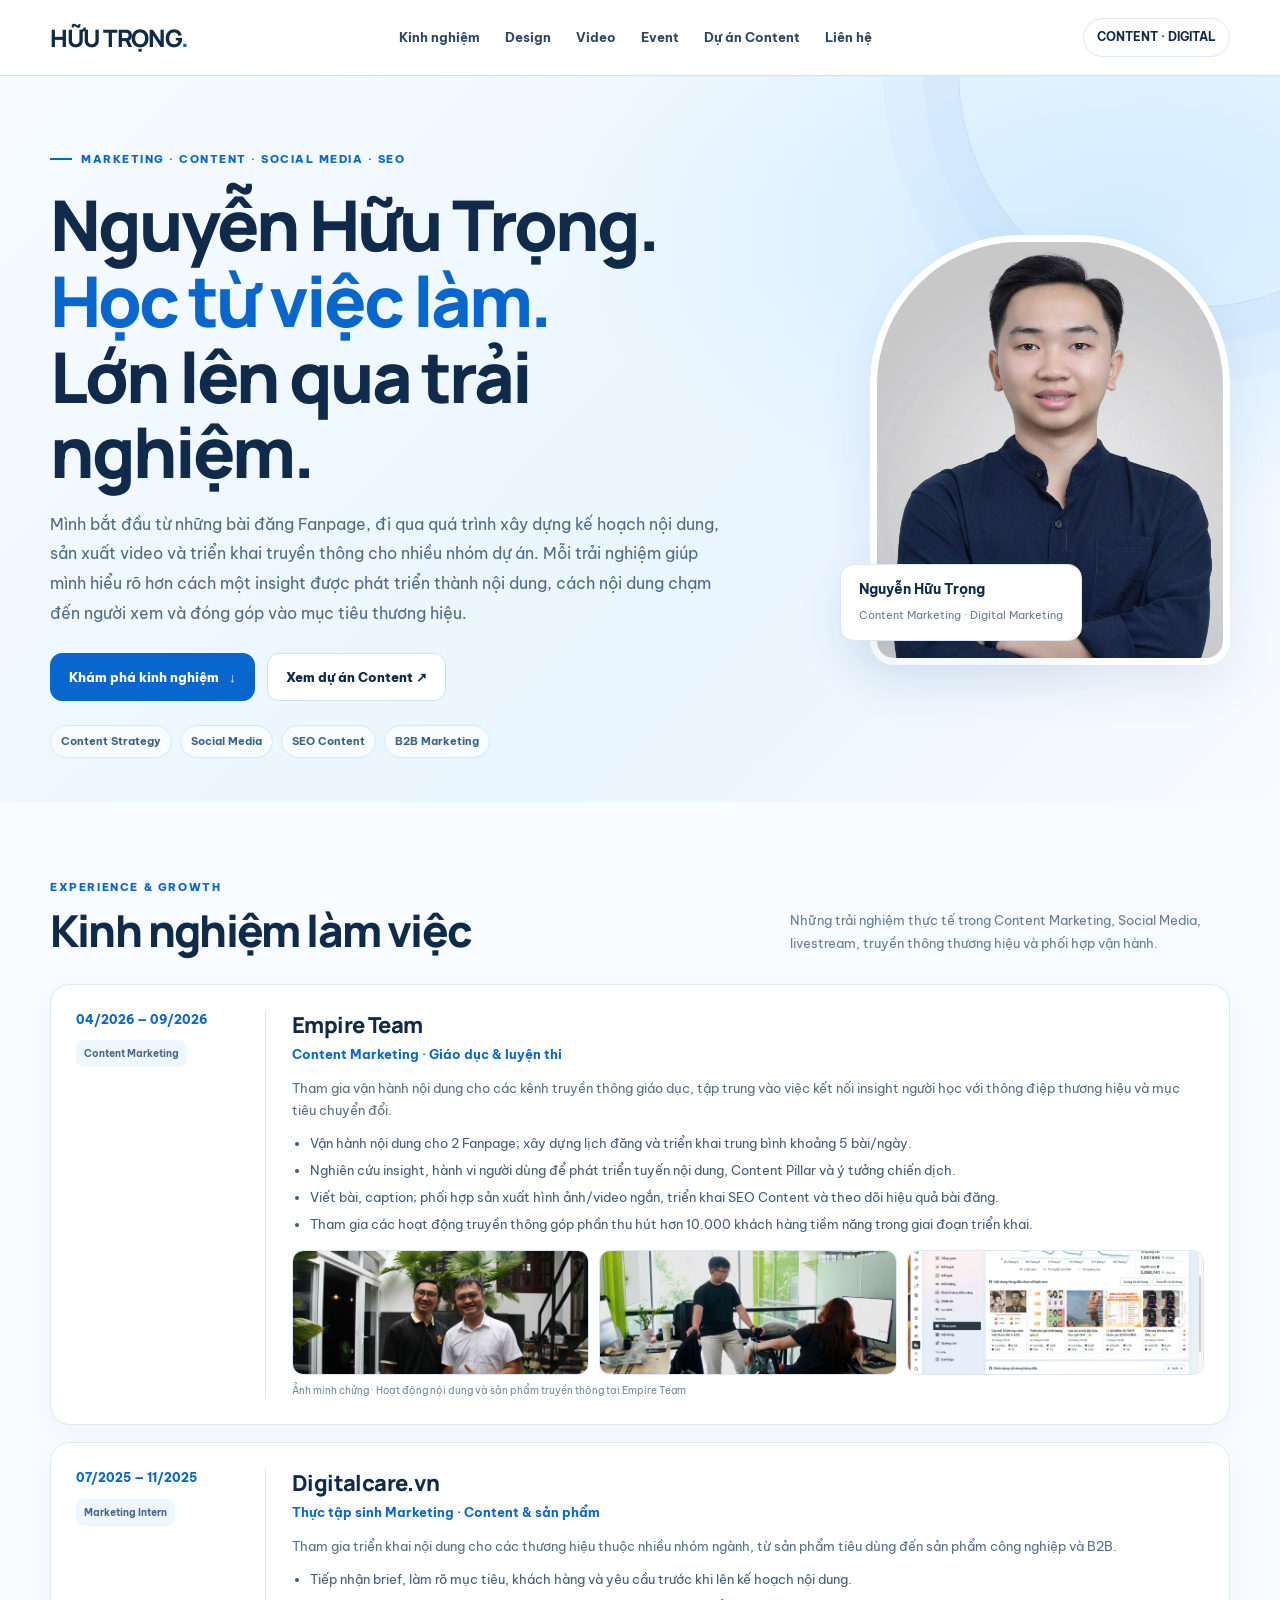
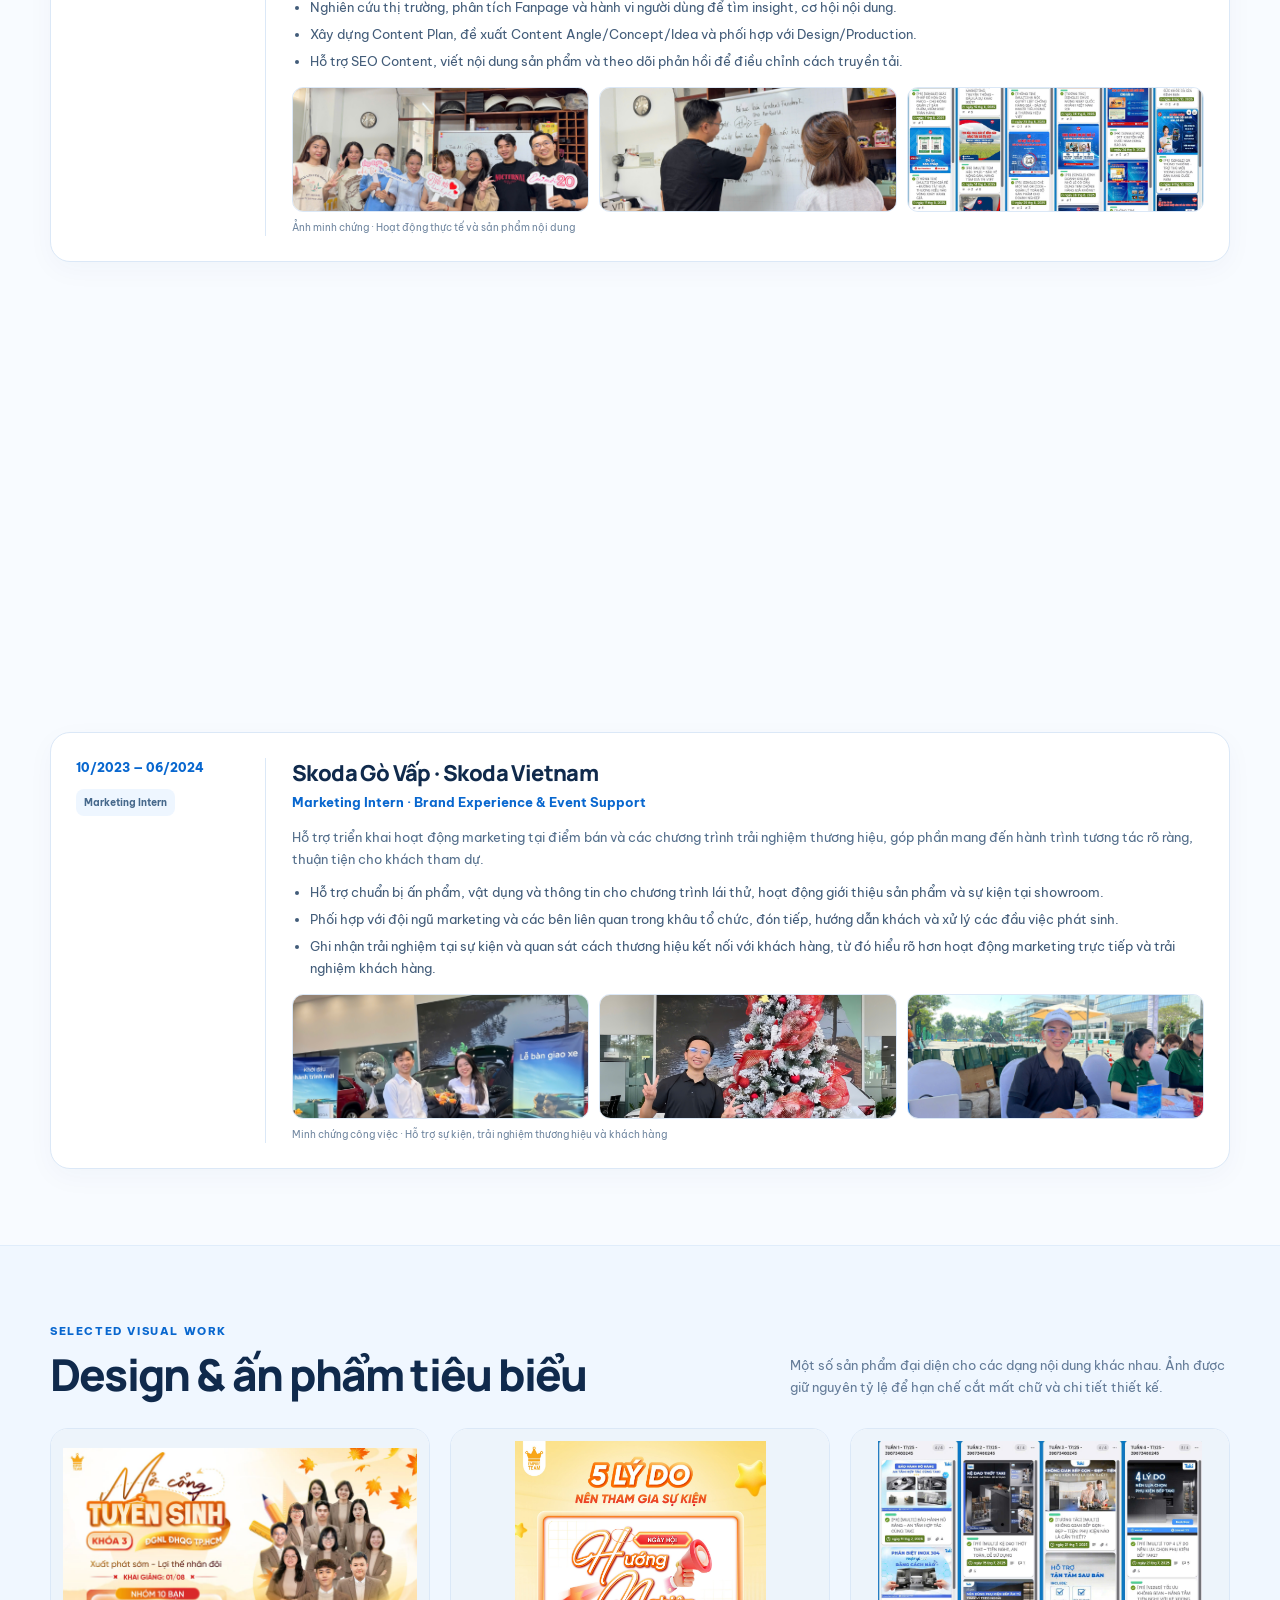
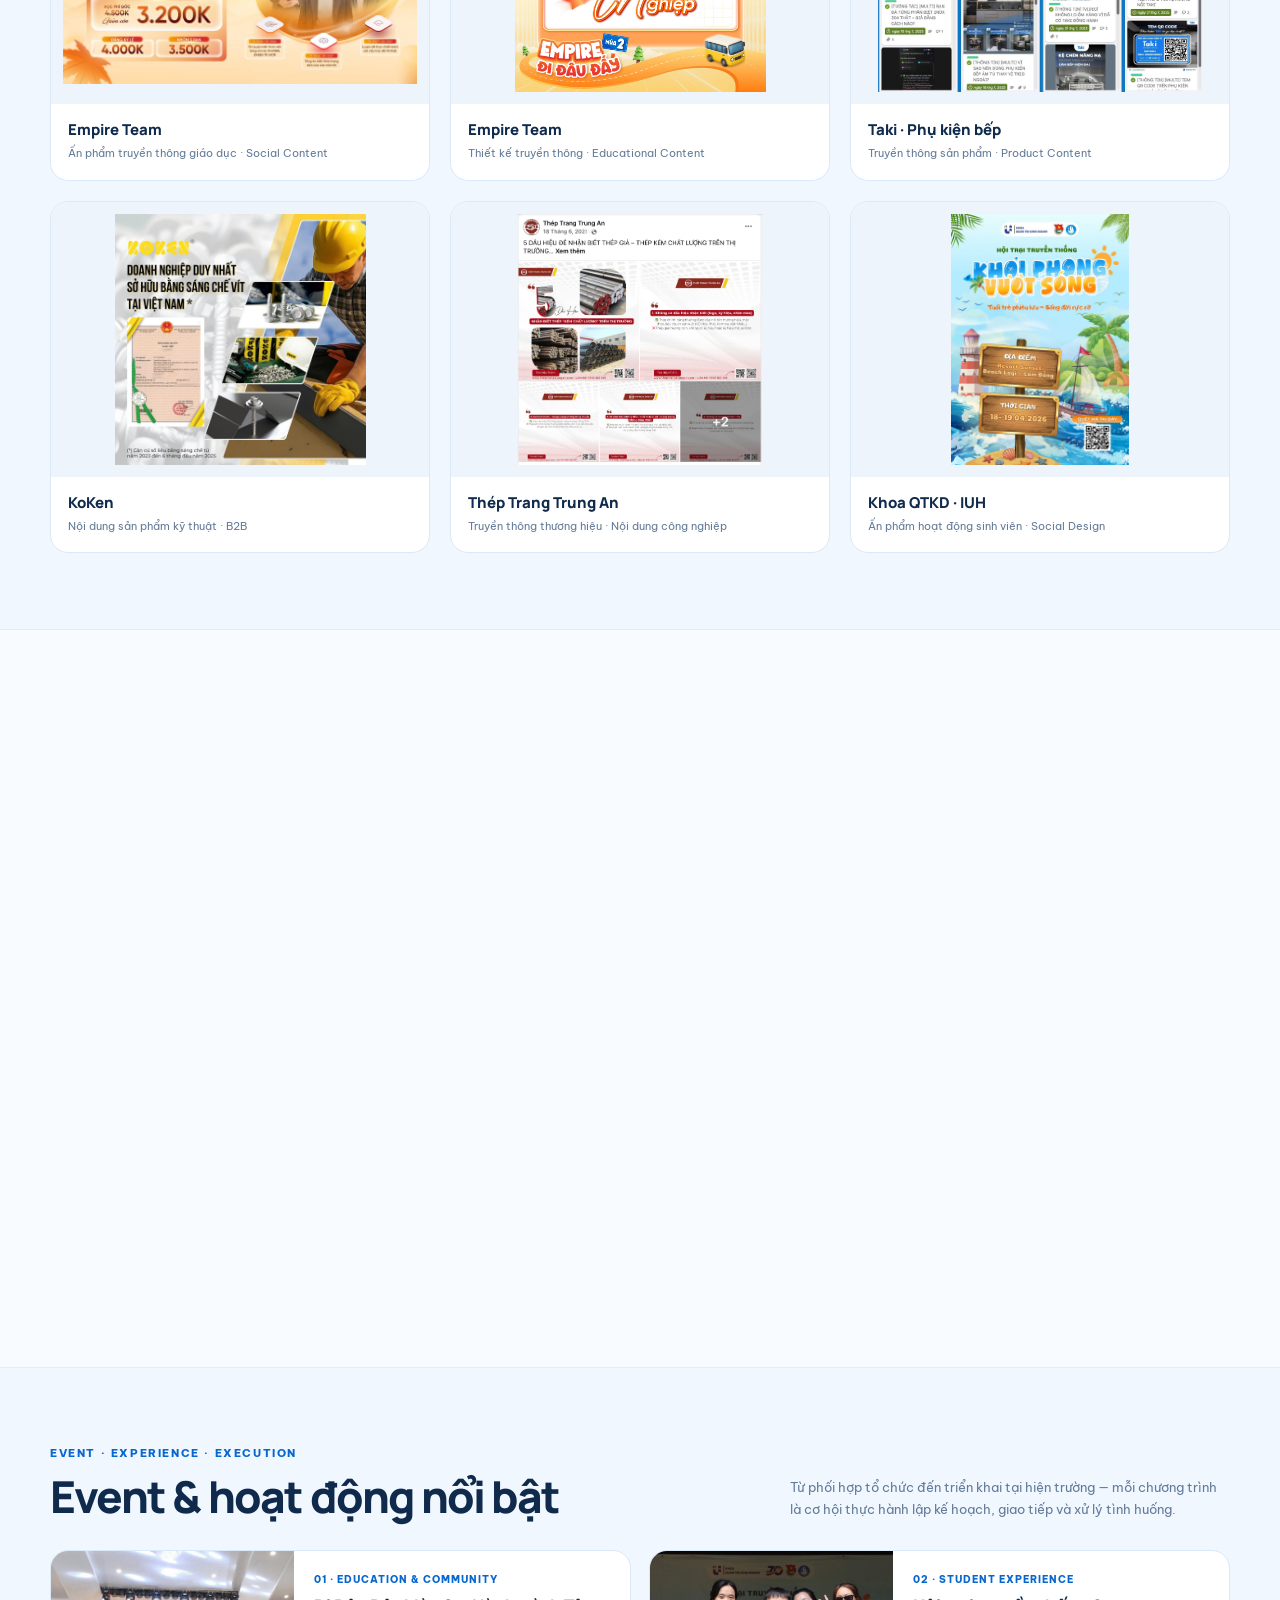
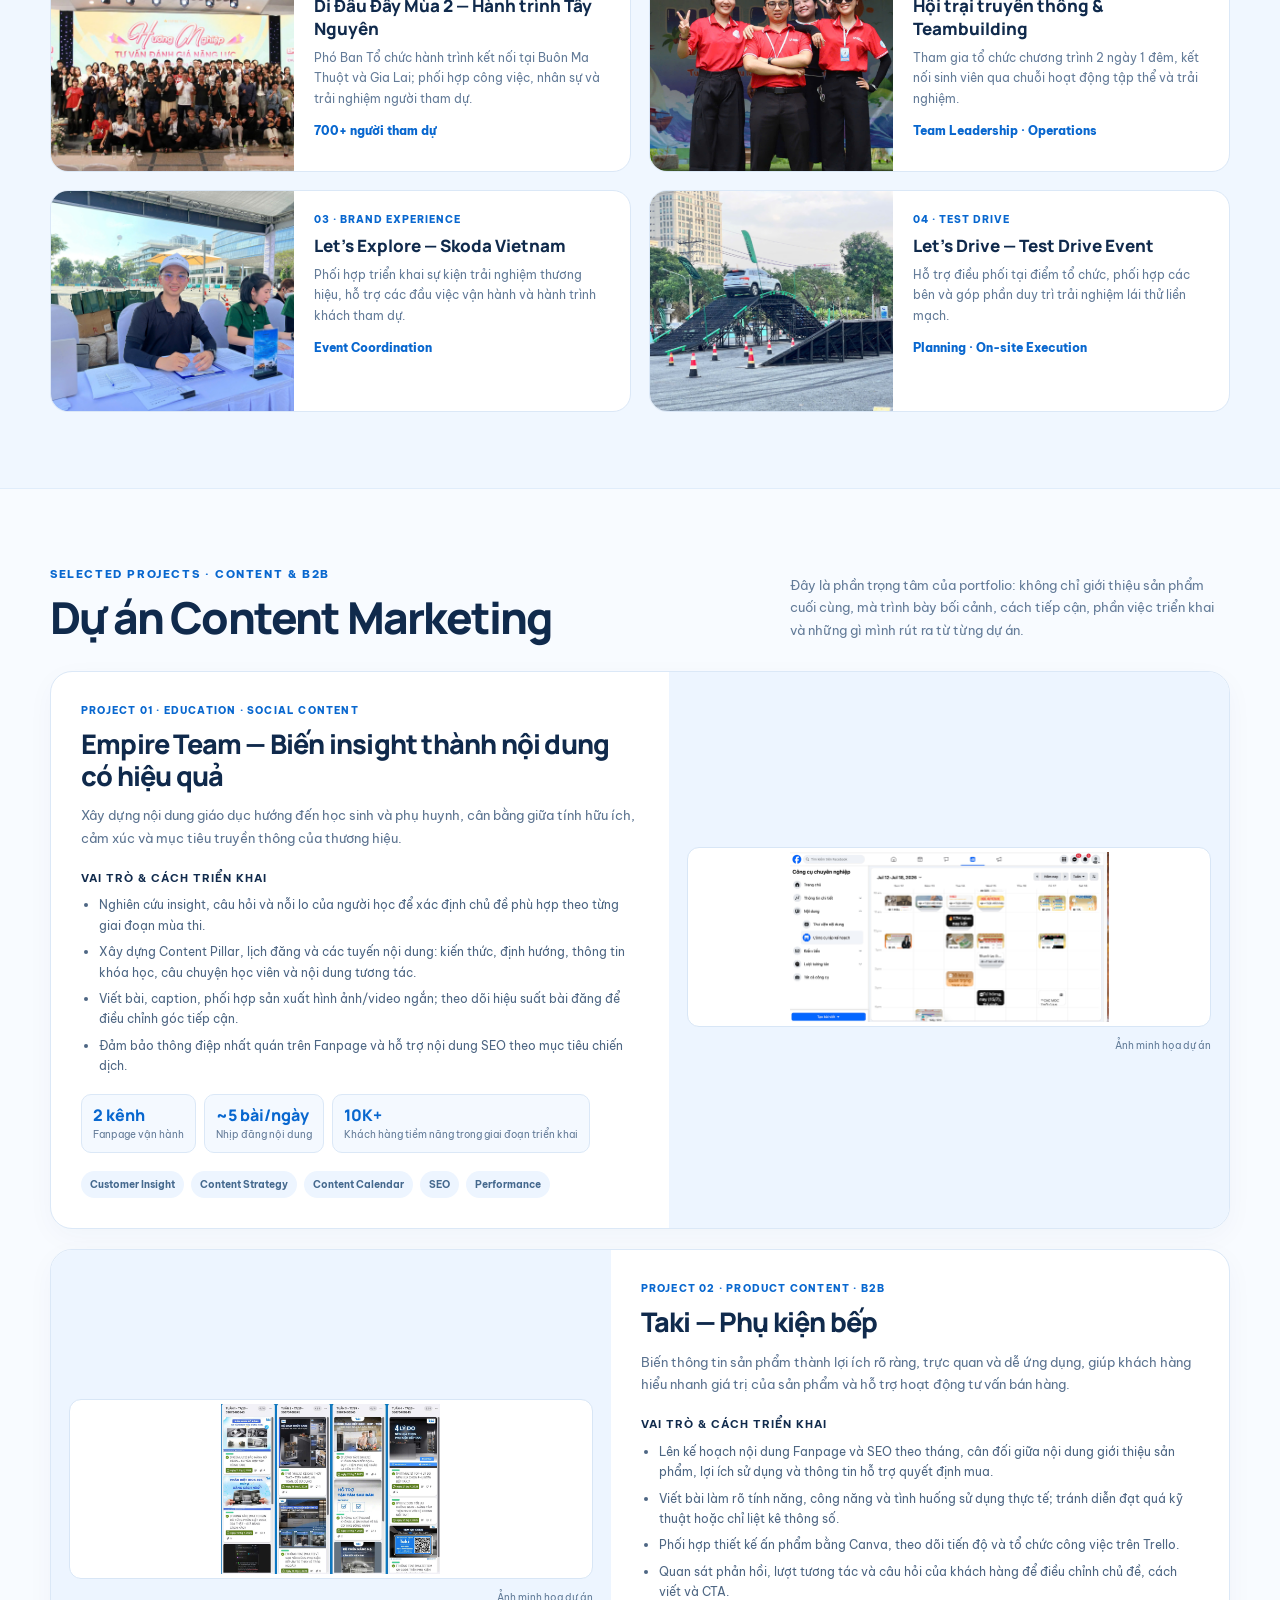
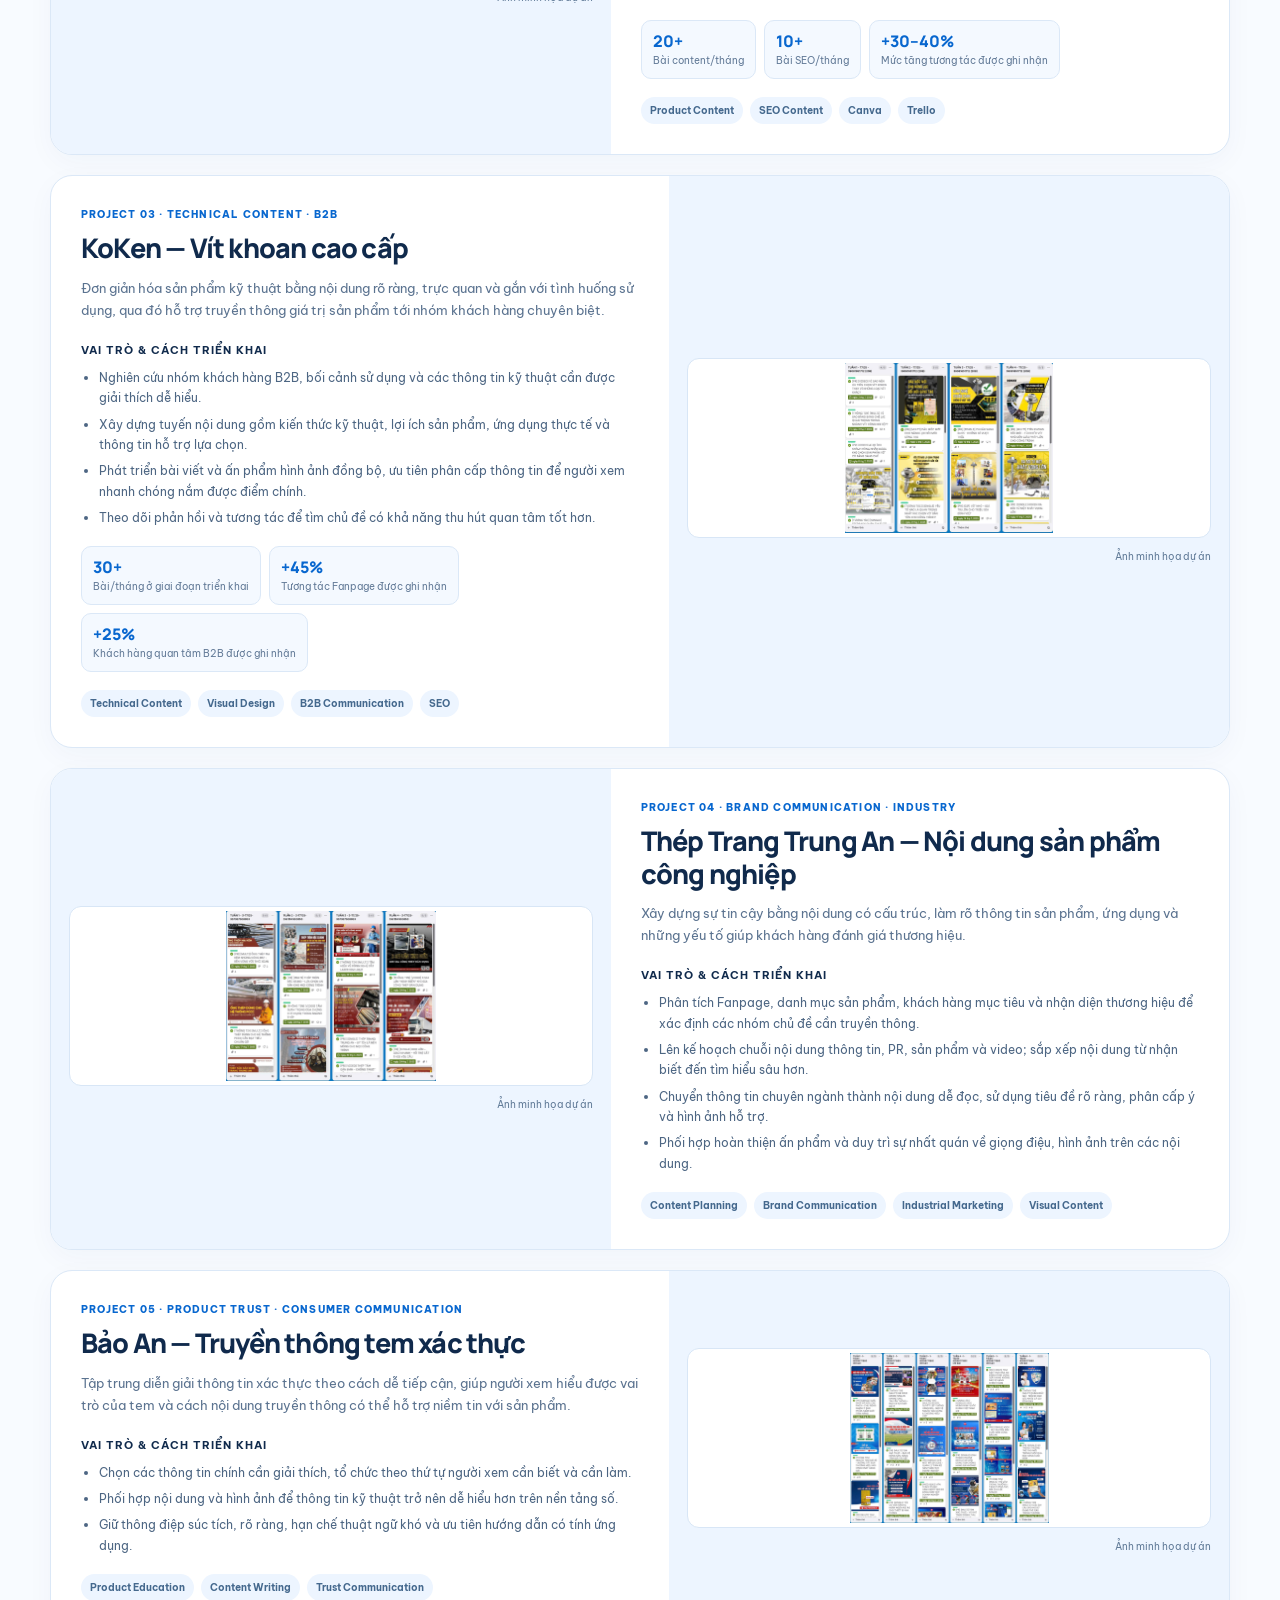
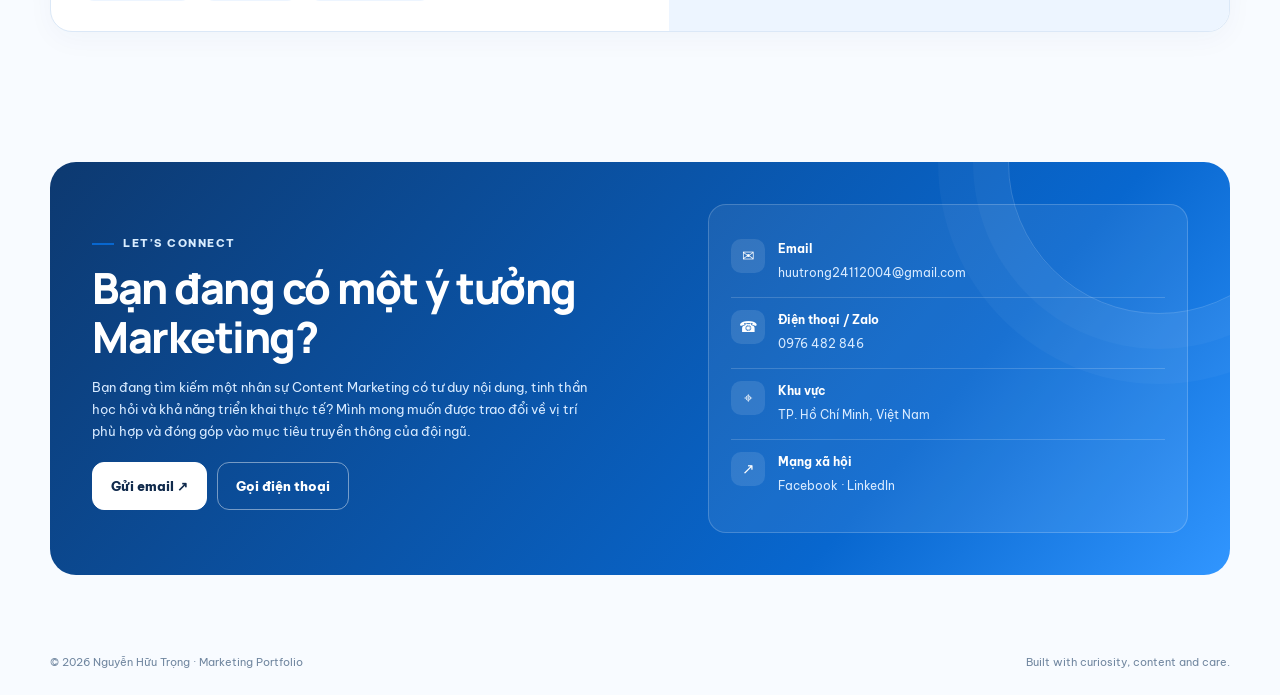
==== commit 3bd5be39: "Add files via upload" ====
--- a/index.html
+++ b/index.html
@@ -20,28 +20,42 @@
 @media(max-width:700px){.container{width:min(100% - 30px,560px)}.topbar{height:66px}.brand{font-size:21px}.menu-toggle{display:block}.navright .pill{display:none}.navlinks{display:none;position:absolute;left:12px;right:12px;top:60px;background:white;border:1px solid var(--line);border-radius:16px;padding:15px;box-shadow:var(--shadow);flex-direction:column;align-items:stretch;gap:0}.navlinks.open{display:flex}.navlinks a{padding:11px 8px;font-size:13px}.navlinks a:after{display:none}.hero{padding:42px 0 35px}.hero-grid{grid-template-columns:1fr;gap:32px}.hero-copy{font-size:14px}.hero-photo-wrap{justify-self:center;width:min(75%,300px)}.hero-photo{height:340px}.photo-caption{left:-20px;bottom:15px;min-width:190px}.section{padding:55px 0}.section.compact{padding:42px 0}.section-head{display:block;margin-bottom:22px}.section-intro{margin-top:12px}.about-grid{grid-template-columns:1fr}.stat-grid{grid-template-columns:repeat(3,1fr)}.stat{padding:13px 10px}.stat strong{font-size:20px}.stat span{font-size:10px}.experience-card{grid-template-columns:1fr;gap:14px;padding:20px}.exp-meta{border-right:0;border-bottom:1px solid var(--line);padding:0 0 12px}.exp-main h3{font-size:20px}.mini-gallery{grid-template-columns:repeat(3,minmax(0,1fr))}.mini-gallery a{height:90px}.design-grid{grid-template-columns:repeat(2,minmax(0,1fr));gap:12px}.design-image{height:205px;padding:8px}.design-caption{padding:12px}.design-caption h3{font-size:13px}.video-grid,.event-grid{grid-template-columns:1fr}.event-card{grid-template-columns:38% 1fr;min-height:180px}.event-card img{min-height:180px}.event-info{padding:14px}.event-info h3{font-size:15px}.project-card,.project-card:nth-child(even){grid-template-columns:1fr}.project-card:nth-child(even) .project-copy,.project-card:nth-child(even) .project-media{order:initial}.project-copy{padding:22px}.project-copy h3{font-size:24px}.project-media{padding:13px}.project-media img{height:160px}.project-media .media-pair img{height:120px}.contact-panel{grid-template-columns:1fr;padding:28px 22px}.contact-panel h2{font-size:32px}.footer .container{display:block}.footer .container span{display:block;margin-top:5px}}
 @media(max-width:390px){.design-grid{grid-template-columns:1fr}.design-image{height:260px}.mini-gallery a{height:78px}.stat-grid{grid-template-columns:1fr}.event-card{grid-template-columns:1fr}.event-card img{height:180px;min-height:0}.project-media .media-pair{grid-template-columns:1fr}.project-media .media-pair img{height:150px}}
 @media(prefers-reduced-motion:reduce){html{scroll-behavior:auto}*,*:before,*:after{transition:none!important;animation:none!important}.reveal{opacity:1;transform:none}}
+</style>
 
-/* Empire Team — selected sales content */
-.empire-sales-showcase{grid-column:1/-1;background:#fff;border:1px solid var(--line);border-radius:22px;padding:26px;box-shadow:0 8px 28px rgba(23,68,117,.035)}
-.empire-sales-head{display:flex;align-items:flex-end;justify-content:space-between;gap:20px;margin-bottom:18px}
-.empire-sales-head .project-overline{margin-bottom:7px}
-.empire-sales-head h3{font:800 22px/1.25 Manrope, sans-serif;color:var(--navy);margin:0}
-.empire-sales-head p{max-width:430px;font-size:12px;line-height:1.7;color:#5b7390;margin:0}
-.empire-sales-grid{display:grid;grid-template-columns:repeat(3,minmax(0,1fr));gap:16px}
-.empire-sales-card{min-width:0;border:1px solid #d9e7f8;border-radius:16px;overflow:hidden;background:#f8fbff;display:flex;flex-direction:column;transition:transform .25s ease,box-shadow .25s ease,border-color .25s ease}
-.empire-sales-card:hover{transform:translateY(-5px);box-shadow:0 14px 30px rgba(20,85,160,.12);border-color:#9ec7fa}
-.empire-sales-image{height:245px;background:#edf5ff;display:flex;align-items:center;justify-content:center;padding:10px;overflow:hidden}
-.empire-sales-image img{display:block;width:100%;height:100%;object-fit:contain;object-position:center;border-radius:8px;background:#fff}
-.empire-sales-copy{padding:16px;display:flex;flex-direction:column;align-items:flex-start;gap:9px;flex:1}
-.empire-sales-tag{font-size:9px;letter-spacing:1px;text-transform:uppercase;color:var(--blue);font-weight:800}
-.empire-sales-copy h4{font:800 16px/1.4 Manrope,sans-serif;color:var(--navy);margin:0}
-.empire-sales-copy p{font-size:12px;line-height:1.65;color:#5b7390;margin:0;flex:1}
-.empire-sales-link{display:inline-flex;align-items:center;gap:8px;margin-top:5px;padding:10px 13px;border-radius:9px;background:var(--blue);color:#fff;text-decoration:none;font-size:11px;font-weight:800;transition:background .2s ease,transform .2s ease}
-.empire-sales-link:hover{background:#084eaa;transform:translateY(-1px)}
-@media(max-width:900px){.empire-sales-grid{grid-template-columns:repeat(2,minmax(0,1fr))}.empire-sales-head{align-items:flex-start;flex-direction:column}}
-@media(max-width:600px){.empire-sales-showcase{padding:16px}.empire-sales-grid{grid-template-columns:1fr}.empire-sales-image{height:250px}.empire-sales-head h3{font-size:19px}}
+<style>
+/* IUH experience gallery: three consistent thumbnails */
+.iuh-experience-gallery {
+  display: grid;
+  grid-template-columns: repeat(3, minmax(0, 1fr));
+  gap: 12px;
+  align-items: stretch;
+}
+.iuh-experience-gallery .lightbox-link {
+  display: block;
+  min-width: 0;
+  overflow: hidden;
+  border-radius: 16px;
+  border: 1px solid #d7e5f7;
+  background: #edf4fc;
+  aspect-ratio: 16 / 9;
+}
+.iuh-experience-gallery .lightbox-link img {
+  display: block;
+  width: 100%;
+  height: 100%;
+  object-fit: cover;
+  object-position: center;
+  transition: transform .35s ease;
+}
+.iuh-experience-gallery .lightbox-link:hover img {
+  transform: scale(1.035);
+}
+@media (max-width: 700px) {
+  .iuh-experience-gallery { grid-template-columns: 1fr; }
+  .iuh-experience-gallery .lightbox-link { aspect-ratio: 16 / 10; }
+}
+</style>
 
-</style>
 </head>
 <body>
 <div class="progress" id="progress"></div>
@@ -59,7 +73,7 @@
 <a href="assets/exp-04.jpg" class="lightbox-link"><img src="assets/exp-04.jpg" alt="Digitalcare - công việc marketing"></a>
 <a href="assets/project-bao-an-01.jpg" class="lightbox-link"><img src="assets/project-bao-an-01.jpg" alt="Minh họa dự án Bảo An tại Digitalcare"></a>
 </div><div class="gallery-note">Ảnh minh chứng · Hoạt động thực tế và sản phẩm nội dung</div></div></article>
-<article class="experience-card reveal"><div class="exp-meta"><div class="date">06/2023 — 03/2025</div><span class="small-label">Content Marketing</span></div><div class="exp-main"><h3>Khoa Quản trị Kinh doanh · IUH</h3><div class="role">Content Marketing & Digital Communications</div><p>Phụ trách triển khai nội dung truyền thông cho Khoa trên các kênh chính thức, kết hợp nội dung mạng xã hội và website nhằm duy trì thông tin nhất quán, tăng khả năng tiếp cận sinh viên và hỗ trợ hoạt động tuyển sinh – thương hiệu.</p><ul><li>Vận hành nội dung cho 2 Fanpage và website của Khoa; lập kế hoạch, biên tập và phối hợp xuất bản gần 60 nội dung mỗi tháng.</li><li>Triển khai bài truyền thông, nội dung thông tin – hoạt động trên Fanpage và bài viết SEO cho website; tối ưu tiêu đề, cấu trúc nội dung và hình ảnh theo mục tiêu tiếp cận.</li><li>Phối hợp tổ chức và truyền thông cho các hoạt động cộng đồng sinh viên, chương trình trải nghiệm và hội thảo chuyên đề.</li></ul><div class="mini-gallery"><a href="assets/exp-05.jpg" class="lightbox-link"><img src="assets/exp-05.jpg" alt="Hoạt động truyền thông tại Khoa Quản trị Kinh doanh IUH" loading="lazy"></a><a href="assets/exp-06.jpg" class="lightbox-link"><img src="assets/exp-06.jpg" alt="Phối hợp chương trình và hoạt động sinh viên IUH" loading="lazy"></a><a href="assets/design-khoa-qtkd-01.jpg" class="lightbox-link"><img src="assets/design-khoa-qtkd-01.jpg" alt="Ấn phẩm truyền thông của Khoa Quản trị Kinh doanh" loading="lazy"></a></div><div class="gallery-note">Minh chứng công việc · Nội dung số, truyền thông và hoạt động chuyên môn</div></div></article>
+<article class="experience-card reveal"><div class="exp-meta"><div class="date">06/2023 — 03/2025</div><span class="small-label">Content Marketing</span></div><div class="exp-main"><h3>Khoa Quản trị Kinh doanh · IUH</h3><div class="role">Content Marketing & Digital Communications</div><p>Phụ trách triển khai nội dung truyền thông cho Khoa trên các kênh chính thức, kết hợp nội dung mạng xã hội và website nhằm duy trì thông tin nhất quán, tăng khả năng tiếp cận sinh viên và hỗ trợ hoạt động tuyển sinh – thương hiệu.</p><ul><li>Vận hành nội dung cho 2 Fanpage và website của Khoa; lập kế hoạch, biên tập và phối hợp xuất bản gần 60 nội dung mỗi tháng.</li><li>Triển khai bài truyền thông, nội dung thông tin – hoạt động trên Fanpage và bài viết SEO cho website; tối ưu tiêu đề, cấu trúc nội dung và hình ảnh theo mục tiêu tiếp cận.</li><li>Phối hợp tổ chức và truyền thông cho các hoạt động cộng đồng sinh viên, chương trình trải nghiệm và hội thảo chuyên đề.</li></ul><div class="mini-gallery iuh-experience-gallery"><a href="assets/iuh-content-01.jpg" class="lightbox-link"><img src="assets/iuh-content-01.jpg" alt="Trình bày và truyền thông tại chương trình của Khoa Quản trị Kinh doanh IUH" loading="lazy"></a><a href="assets/iuh-content-02.jpg" class="lightbox-link"><img src="assets/iuh-content-02.jpg" alt="Hoạt động tập thể và chương trình sinh viên tại IUH" loading="lazy"></a><a href="assets/iuh-content-03.jpg" class="lightbox-link"><img src="assets/iuh-content-03.jpg" alt="Hoạt động kết nối và phối hợp cộng đồng sinh viên" loading="lazy"></a></div><div class="gallery-note">Minh chứng công việc · Nội dung số, truyền thông và hoạt động chuyên môn</div></div></article>
 <article class="experience-card reveal"><div class="exp-meta"><div class="date">10/2023 — 06/2024</div><span class="small-label">Marketing Intern</span></div><div class="exp-main"><h3>Skoda Gò Vấp · Skoda Vietnam</h3><div class="role">Marketing Intern · Brand Experience & Event Support</div><p>Hỗ trợ triển khai hoạt động marketing tại điểm bán và các chương trình trải nghiệm thương hiệu, góp phần mang đến hành trình tương tác rõ ràng, thuận tiện cho khách tham dự.</p><ul><li>Hỗ trợ chuẩn bị ấn phẩm, vật dụng và thông tin cho chương trình lái thử, hoạt động giới thiệu sản phẩm và sự kiện tại showroom.</li><li>Phối hợp với đội ngũ marketing và các bên liên quan trong khâu tổ chức, đón tiếp, hướng dẫn khách và xử lý các đầu việc phát sinh.</li><li>Ghi nhận trải nghiệm tại sự kiện và quan sát cách thương hiệu kết nối với khách hàng, từ đó hiểu rõ hơn hoạt động marketing trực tiếp và trải nghiệm khách hàng.</li></ul><div class="mini-gallery"><a href="assets/exp-07.jpg" class="lightbox-link"><img src="assets/exp-07.jpg" alt="Hoạt động marketing tại Skoda" loading="lazy"></a><a href="assets/exp-08.jpg" class="lightbox-link"><img src="assets/exp-08.jpg" alt="Trải nghiệm thực tế tại Skoda" loading="lazy"></a><a href="assets/event-skoda-01.jpg" class="lightbox-link"><img src="assets/event-skoda-01.jpg" alt="Sự kiện và hoạt động thương hiệu Skoda" loading="lazy"></a></div><div class="gallery-note">Minh chứng công việc · Hỗ trợ sự kiện, trải nghiệm thương hiệu và khách hàng</div></div></article>
 </div></div></section>
 <section class="section section-band" id="design"><div class="container"><div class="section-head reveal"><div><div class="section-kicker">Selected visual work</div><h2 class="section-title">Design & ấn phẩm tiêu biểu</h2></div><p class="section-intro">Một số sản phẩm đại diện cho các dạng nội dung khác nhau. Ảnh được giữ nguyên tỷ lệ để hạn chế cắt mất chữ và chi tiết thiết kế.</p></div><div class="design-grid">
@@ -75,50 +89,6 @@
 <section class="section section-band" id="events"><div class="container"><div class="section-head reveal"><div><div class="section-kicker">Event · Experience · Execution</div><h2 class="section-title">Event & hoạt động nổi bật</h2></div><p class="section-intro">Từ phối hợp tổ chức đến triển khai tại hiện trường — mỗi chương trình là cơ hội thực hành lập kế hoạch, giao tiếp và xử lý tình huống.</p></div><div class="event-grid"><article class="event-card reveal"><a href="assets/event-empire.jpg" class="lightbox-link"><img src="assets/event-empire.jpg" alt="Empire Team - hành trình kết nối"></a><div class="event-info"><div class="event-type">01 · Education & Community</div><h3>Di Đâu Đây Mùa 2 — Hành trình Tây Nguyên</h3><p>Phó Ban Tổ chức hành trình kết nối tại Buôn Ma Thuột và Gia Lai; phối hợp công việc, nhân sự và trải nghiệm người tham dự.</p><div class="event-stat">700+ người tham dự</div></div></article><article class="event-card reveal delay-1"><a href="assets/event-hoi-trai.jpg" class="lightbox-link"><img src="assets/event-hoi-trai.jpg" alt="Hội trại truyền thống IUH"></a><div class="event-info"><div class="event-type">02 · Student Experience</div><h3>Hội trại truyền thống & Teambuilding</h3><p>Tham gia tổ chức chương trình 2 ngày 1 đêm, kết nối sinh viên qua chuỗi hoạt động tập thể và trải nghiệm.</p><div class="event-stat">Team Leadership · Operations</div></div></article><article class="event-card reveal"><a href="assets/event-skoda-01.jpg" class="lightbox-link"><img src="assets/event-skoda-01.jpg" alt="Skoda Vietnam - sự kiện trải nghiệm"></a><div class="event-info"><div class="event-type">03 · Brand Experience</div><h3>Let’s Explore — Skoda Vietnam</h3><p>Phối hợp triển khai sự kiện trải nghiệm thương hiệu, hỗ trợ các đầu việc vận hành và hành trình khách tham dự.</p><div class="event-stat">Event Coordination</div></div></article><article class="event-card reveal delay-1"><a href="assets/event-skoda-02.jpg" class="lightbox-link"><img src="assets/event-skoda-02.jpg" alt="Skoda Gò Vấp - hoạt động lái thử"></a><div class="event-info"><div class="event-type">04 · Test Drive</div><h3>Let’s Drive — Test Drive Event</h3><p>Hỗ trợ điều phối tại điểm tổ chức, phối hợp các bên và góp phần duy trì trải nghiệm lái thử liền mạch.</p><div class="event-stat">Planning · On-site Execution</div></div></article></div></div></section>
 <section class="section" id="projects"><div class="container"><div class="section-head reveal"><div><div class="section-kicker">Selected projects · Content & B2B</div><h2 class="section-title">Dự án Content Marketing</h2></div><p class="section-intro">Đây là phần trọng tâm của portfolio: không chỉ giới thiệu sản phẩm cuối cùng, mà trình bày bối cảnh, cách tiếp cận, phần việc triển khai và những gì mình rút ra từ từng dự án.</p></div><div class="project-stack">
 <article class="project-card reveal"><div class="project-copy"><div class="project-overline">Project 01 · Education · Social Content</div><h3>Empire Team — Biến insight thành nội dung có hiệu quả</h3><p class="project-summary">Xây dựng nội dung giáo dục hướng đến học sinh và phụ huynh, cân bằng giữa tính hữu ích, cảm xúc và mục tiêu truyền thông của thương hiệu.</p><h4>Vai trò & cách triển khai</h4><ul><li>Nghiên cứu insight, câu hỏi và nỗi lo của người học để xác định chủ đề phù hợp theo từng giai đoạn mùa thi.</li><li>Xây dựng Content Pillar, lịch đăng và các tuyến nội dung: kiến thức, định hướng, thông tin khóa học, câu chuyện học viên và nội dung tương tác.</li><li>Viết bài, caption, phối hợp sản xuất hình ảnh/video ngắn; theo dõi hiệu suất bài đăng để điều chỉnh góc tiếp cận.</li><li>Đảm bảo thông điệp nhất quán trên Fanpage và hỗ trợ nội dung SEO theo mục tiêu chiến dịch.</li></ul><div class="project-metrics"><div class="metric"><strong>2 kênh</strong><span>Fanpage vận hành</span></div><div class="metric"><strong>~5 bài/ngày</strong><span>Nhịp đăng nội dung</span></div><div class="metric"><strong>10K+</strong><span>Khách hàng tiềm năng trong giai đoạn triển khai</span></div></div><div class="chips"><span>Customer Insight</span><span>Content Strategy</span><span>Content Calendar</span><span>SEO</span><span>Performance</span></div></div><div class="project-media"><a href="assets/project-empire-01.jpg" class="lightbox-link"><img src="assets/project-empire-01.jpg" alt="Empire Team — kế hoạch và nội dung minh chứng"></a><div class="media-label">Ảnh minh họa dự án</div></div></article>
-<section class="empire-sales-showcase reveal" aria-labelledby="empire-sales-title">
-  <div class="empire-sales-head">
-    <div>
-      <div class="project-overline">Empire Team · Sales Content</div>
-      <h3 id="empire-sales-title">Một số nội dung bán hàng tiêu biểu</h3>
-    </div>
-    <p>Ba ví dụ nội dung truyền thông khóa học được triển khai theo từng thông điệp tuyển sinh. Chọn “Xem bài viết” để mở bài đăng Facebook tương ứng.</p>
-  </div>
-  <div class="empire-sales-grid">
-    <article class="empire-sales-card">
-      <a class="empire-sales-image" href="https://www.facebook.com/share/p/1EtKwQAXy5/" target="_blank" rel="noopener noreferrer" aria-label="Mở bài viết tuyển sinh khóa 2 trên Facebook">
-        <img src="assets/empire-post-01.png" alt="Ấn phẩm tuyển sinh khóa 2 luyện thi ĐGNL ĐHQG TP.HCM">
-      </a>
-      <div class="empire-sales-copy">
-        <span class="empire-sales-tag">Tuyển sinh · V-ACT</span>
-        <h4>Tuyển sinh khóa 2 luyện thi ĐGNL</h4>
-        <p>Truyền tải thông tin mở cổng đăng ký, lộ trình học và quyền lợi khóa học bằng ấn phẩm trực quan.</p>
-        <a class="empire-sales-link" href="https://www.facebook.com/share/p/1EtKwQAXy5/" target="_blank" rel="noopener noreferrer">Xem bài viết <span aria-hidden="true">↗</span></a>
-      </div>
-    </article>
-    <article class="empire-sales-card">
-      <a class="empire-sales-image" href="https://www.facebook.com/share/p/1C7KLZJW7M/" target="_blank" rel="noopener noreferrer" aria-label="Mở bài viết thông báo khóa học trên Facebook">
-        <img src="assets/empire-post-02.png" alt="Ấn phẩm thông báo chính thức và thông tin khóa học IELTS">
-      </a>
-      <div class="empire-sales-copy">
-        <span class="empire-sales-tag">Thông tin khóa học</span>
-        <h4>Thông báo & hướng dẫn đăng ký</h4>
-        <p>Sắp xếp thông tin chương trình, lịch học và hướng dẫn theo từng nhóm nội dung để người xem dễ theo dõi.</p>
-        <a class="empire-sales-link" href="https://www.facebook.com/share/p/1C7KLZJW7M/" target="_blank" rel="noopener noreferrer">Xem bài viết <span aria-hidden="true">↗</span></a>
-      </div>
-    </article>
-    <article class="empire-sales-card">
-      <a class="empire-sales-image" href="https://www.facebook.com/share/p/1FwBETu5Tr/" target="_blank" rel="noopener noreferrer" aria-label="Mở bài viết khai giảng khóa 3 trên Facebook">
-        <img src="assets/empire-post-03.png" alt="Ấn phẩm khai giảng khóa 3 luyện thi ĐGNL ĐHQG TP.HCM">
-      </a>
-      <div class="empire-sales-copy">
-        <span class="empire-sales-tag">Khai giảng · V-ACT</span>
-        <h4>Khai giảng khóa 3 luyện thi ĐGNL</h4>
-        <p>Nhấn mạnh thông tin khai giảng, lợi ích khóa học và thông điệp đồng hành cùng học sinh trong mùa thi.</p>
-        <a class="empire-sales-link" href="https://www.facebook.com/share/p/1FwBETu5Tr/" target="_blank" rel="noopener noreferrer">Xem bài viết <span aria-hidden="true">↗</span></a>
-      </div>
-    </article>
-  </div>
-</section>
 <article class="project-card reveal"><div class="project-copy"><div class="project-overline">Project 02 · Product Content · B2B</div><h3>Taki — Phụ kiện bếp</h3><p class="project-summary">Biến thông tin sản phẩm thành lợi ích rõ ràng, trực quan và dễ ứng dụng, giúp khách hàng hiểu nhanh giá trị của sản phẩm và hỗ trợ hoạt động tư vấn bán hàng.</p><h4>Vai trò & cách triển khai</h4><ul><li>Lên kế hoạch nội dung Fanpage và SEO theo tháng, cân đối giữa nội dung giới thiệu sản phẩm, lợi ích sử dụng và thông tin hỗ trợ quyết định mua.</li><li>Viết bài làm rõ tính năng, công năng và tình huống sử dụng thực tế; tránh diễn đạt quá kỹ thuật hoặc chỉ liệt kê thông số.</li><li>Phối hợp thiết kế ấn phẩm bằng Canva, theo dõi tiến độ và tổ chức công việc trên Trello.</li><li>Quan sát phản hồi, lượt tương tác và câu hỏi của khách hàng để điều chỉnh chủ đề, cách viết và CTA.</li></ul><div class="project-metrics"><div class="metric"><strong>20+</strong><span>Bài content/tháng</span></div><div class="metric"><strong>10+</strong><span>Bài SEO/tháng</span></div><div class="metric"><strong>+30–40%</strong><span>Mức tăng tương tác được ghi nhận</span></div></div><div class="chips"><span>Product Content</span><span>SEO Content</span><span>Canva</span><span>Trello</span></div></div><div class="project-media"><a href="assets/project-taki-01.jpg" class="lightbox-link"><img src="assets/project-taki-01.jpg" alt="Taki — nội dung phụ kiện bếp"></a><div class="media-label">Ảnh minh họa dự án</div></div></article>
 <article class="project-card reveal"><div class="project-copy"><div class="project-overline">Project 03 · Technical Content · B2B</div><h3>KoKen — Vít khoan cao cấp</h3><p class="project-summary">Đơn giản hóa sản phẩm kỹ thuật bằng nội dung rõ ràng, trực quan và gắn với tình huống sử dụng, qua đó hỗ trợ truyền thông giá trị sản phẩm tới nhóm khách hàng chuyên biệt.</p><h4>Vai trò & cách triển khai</h4><ul><li>Nghiên cứu nhóm khách hàng B2B, bối cảnh sử dụng và các thông tin kỹ thuật cần được giải thích dễ hiểu.</li><li>Xây dựng tuyến nội dung gồm kiến thức kỹ thuật, lợi ích sản phẩm, ứng dụng thực tế và thông tin hỗ trợ lựa chọn.</li><li>Phát triển bài viết và ấn phẩm hình ảnh đồng bộ, ưu tiên phân cấp thông tin để người xem nhanh chóng nắm được điểm chính.</li><li>Theo dõi phản hồi và tương tác để tìm chủ đề có khả năng thu hút quan tâm tốt hơn.</li></ul><div class="project-metrics"><div class="metric"><strong>30+</strong><span>Bài/tháng ở giai đoạn triển khai</span></div><div class="metric"><strong>+45%</strong><span>Tương tác Fanpage được ghi nhận</span></div><div class="metric"><strong>+25%</strong><span>Khách hàng quan tâm B2B được ghi nhận</span></div></div><div class="chips"><span>Technical Content</span><span>Visual Design</span><span>B2B Communication</span><span>SEO</span></div></div><div class="project-media"><a href="assets/project-koken-01.jpg" class="lightbox-link"><img src="assets/project-koken-01.jpg" alt="KoKen — nội dung sản phẩm kỹ thuật"></a><div class="media-label">Ảnh minh họa dự án</div></div></article>
 <article class="project-card reveal"><div class="project-copy"><div class="project-overline">Project 04 · Brand Communication · Industry</div><h3>Thép Trang Trung An — Nội dung sản phẩm công nghiệp</h3><p class="project-summary">Xây dựng sự tin cậy bằng nội dung có cấu trúc, làm rõ thông tin sản phẩm, ứng dụng và những yếu tố giúp khách hàng đánh giá thương hiệu.</p><h4>Vai trò & cách triển khai</h4><ul><li>Phân tích Fanpage, danh mục sản phẩm, khách hàng mục tiêu và nhận diện thương hiệu để xác định các nhóm chủ đề cần truyền thông.</li><li>Lên kế hoạch chuỗi nội dung thông tin, PR, sản phẩm và video; sắp xếp nội dung từ nhận biết đến tìm hiểu sâu hơn.</li><li>Chuyển thông tin chuyên ngành thành nội dung dễ đọc, sử dụng tiêu đề rõ ràng, phân cấp ý và hình ảnh hỗ trợ.</li><li>Phối hợp hoàn thiện ấn phẩm và duy trì sự nhất quán về giọng điệu, hình ảnh trên các nội dung.</li></ul><div class="chips"><span>Content Planning</span><span>Brand Communication</span><span>Industrial Marketing</span><span>Visual Content</span></div></div><div class="project-media"><a href="assets/project-trang-trung-an-01.jpg" class="lightbox-link"><img src="assets/project-trang-trung-an-01.jpg" alt="Thép Trang Trung An — nội dung sản phẩm công nghiệp"></a><div class="media-label">Ảnh minh họa dự án</div></div></article>
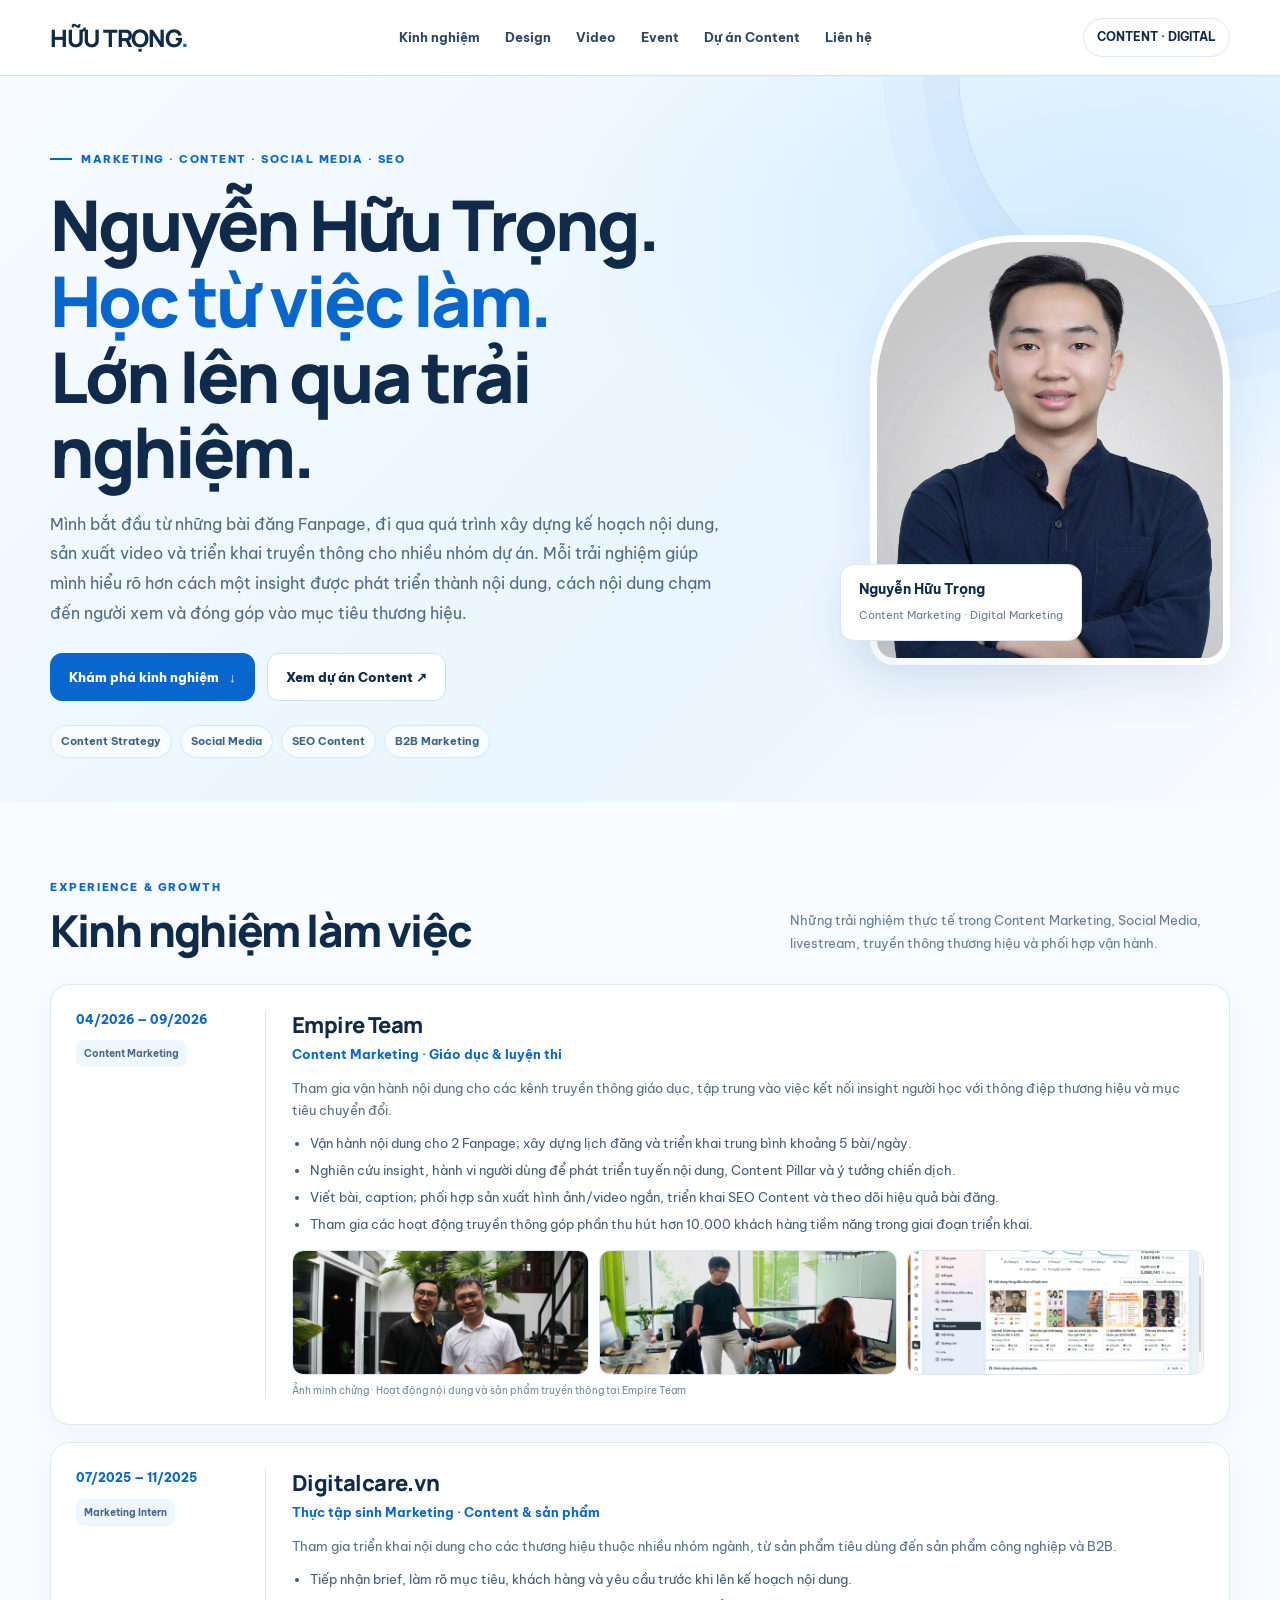
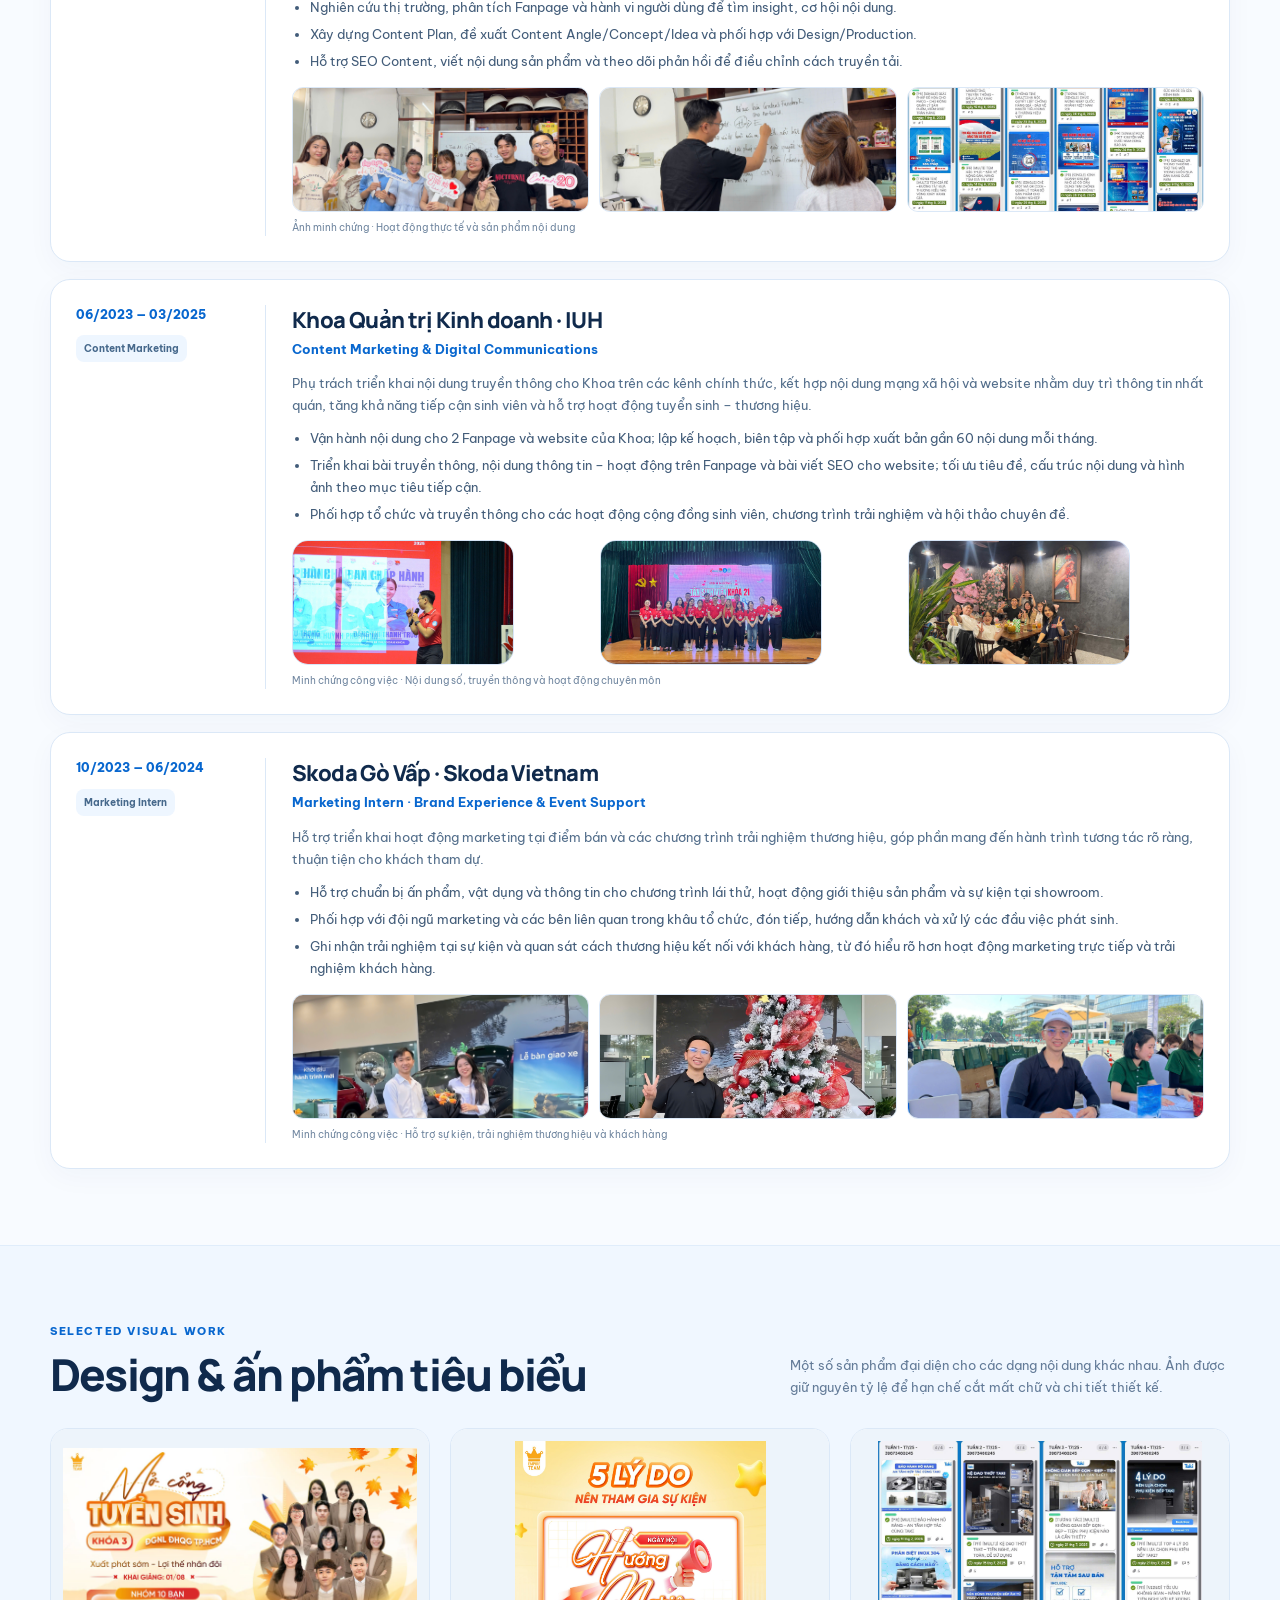
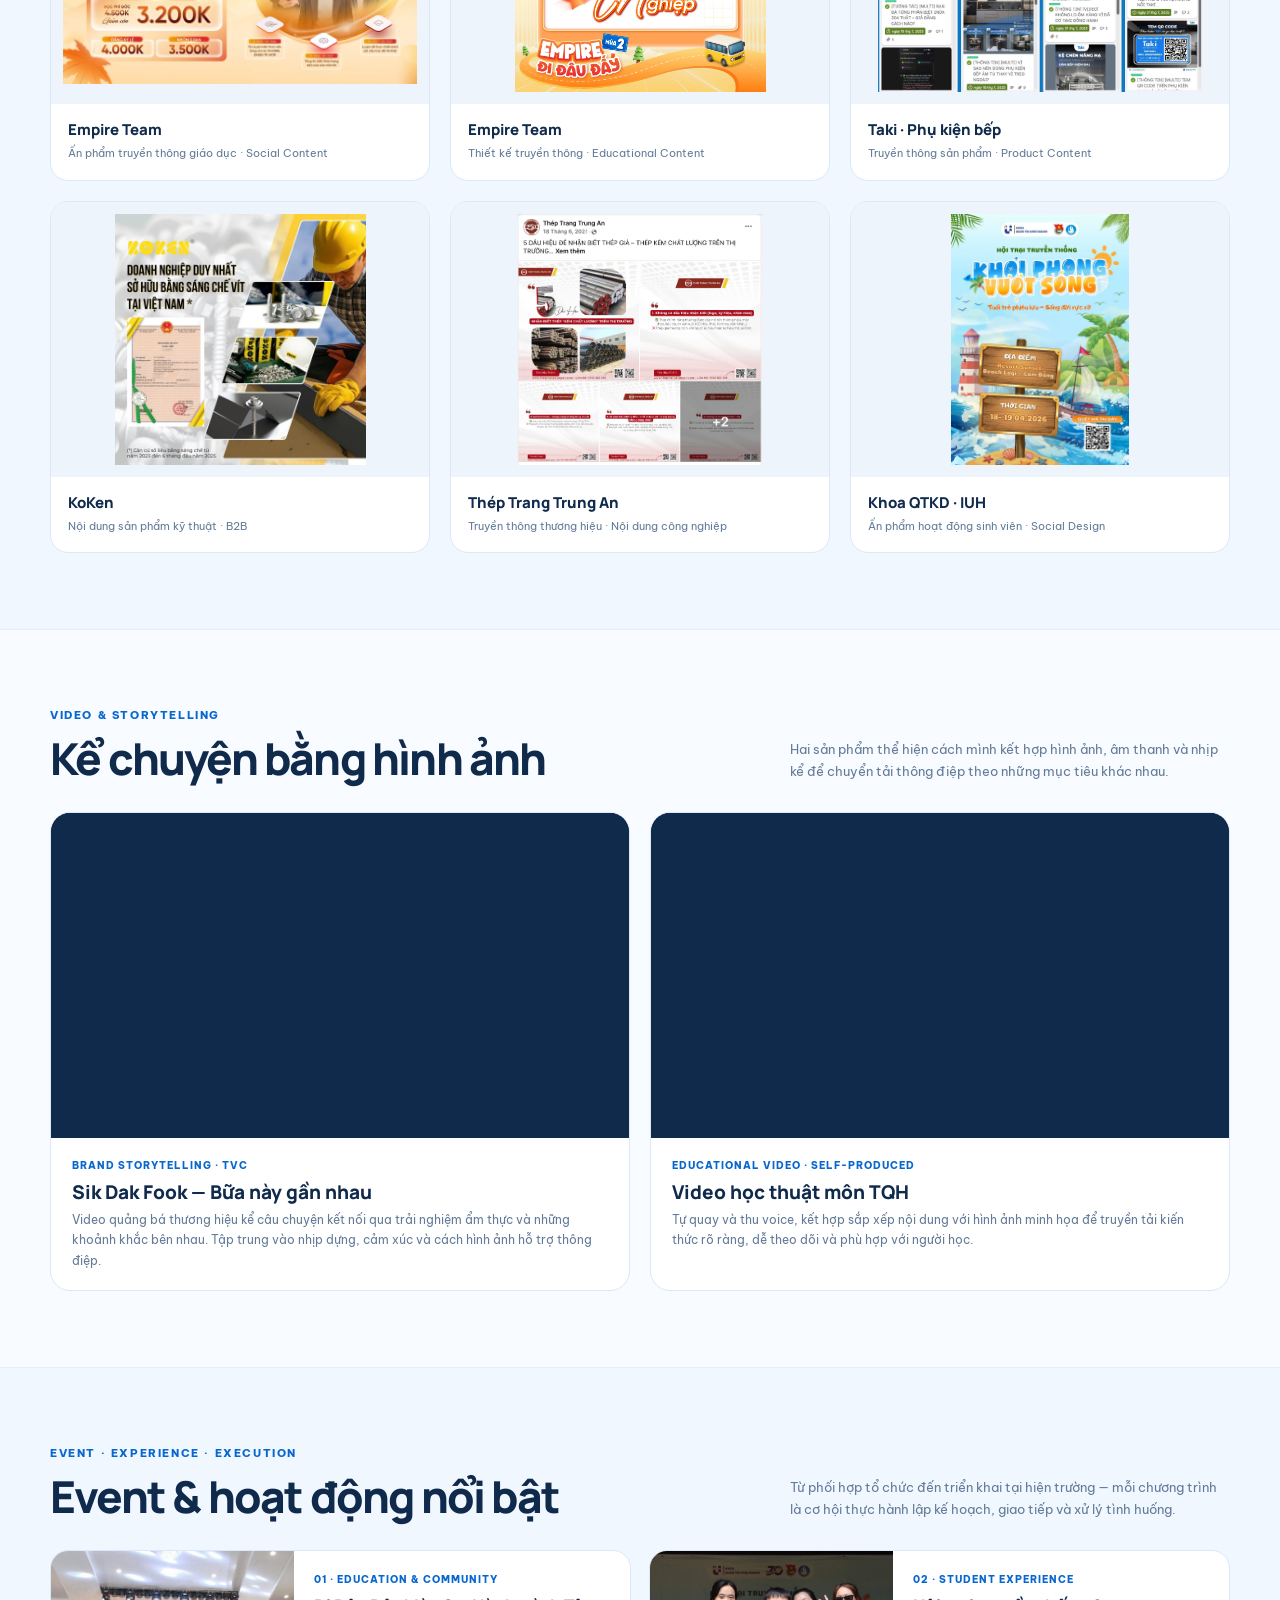
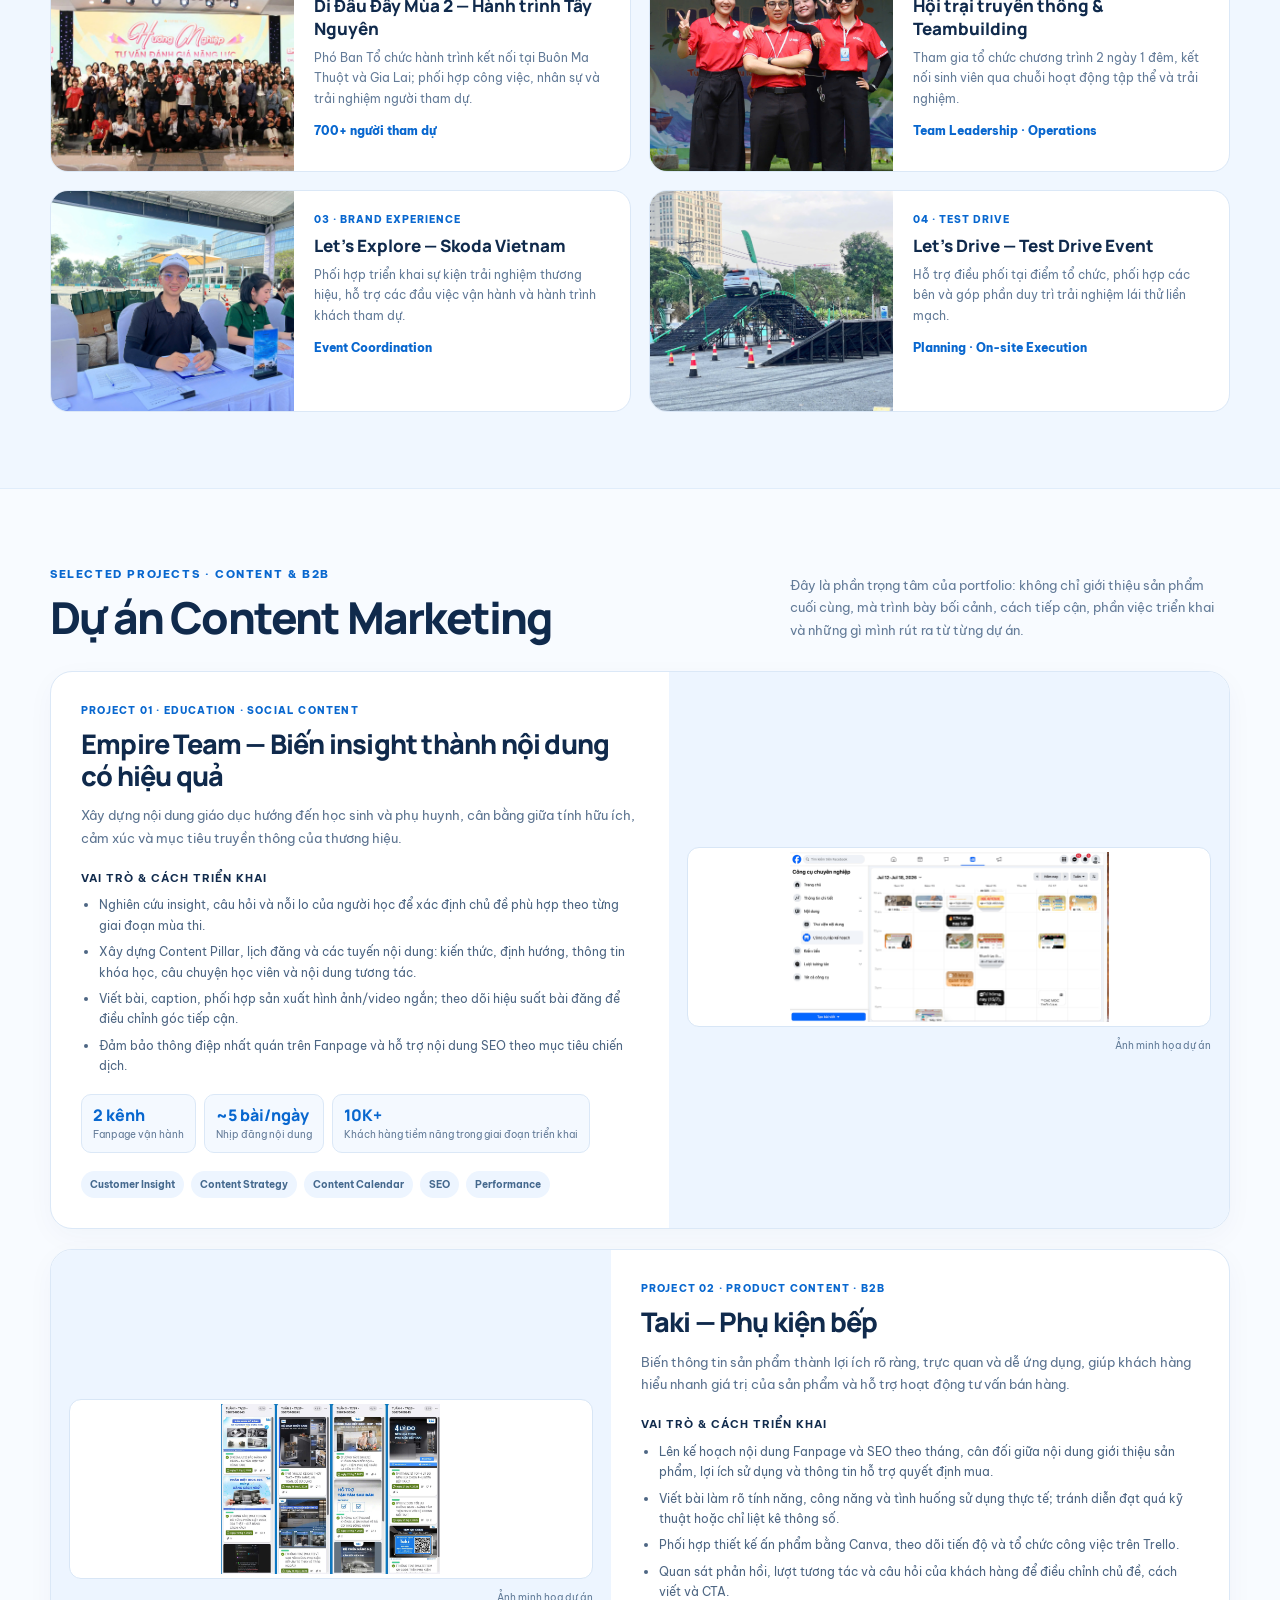
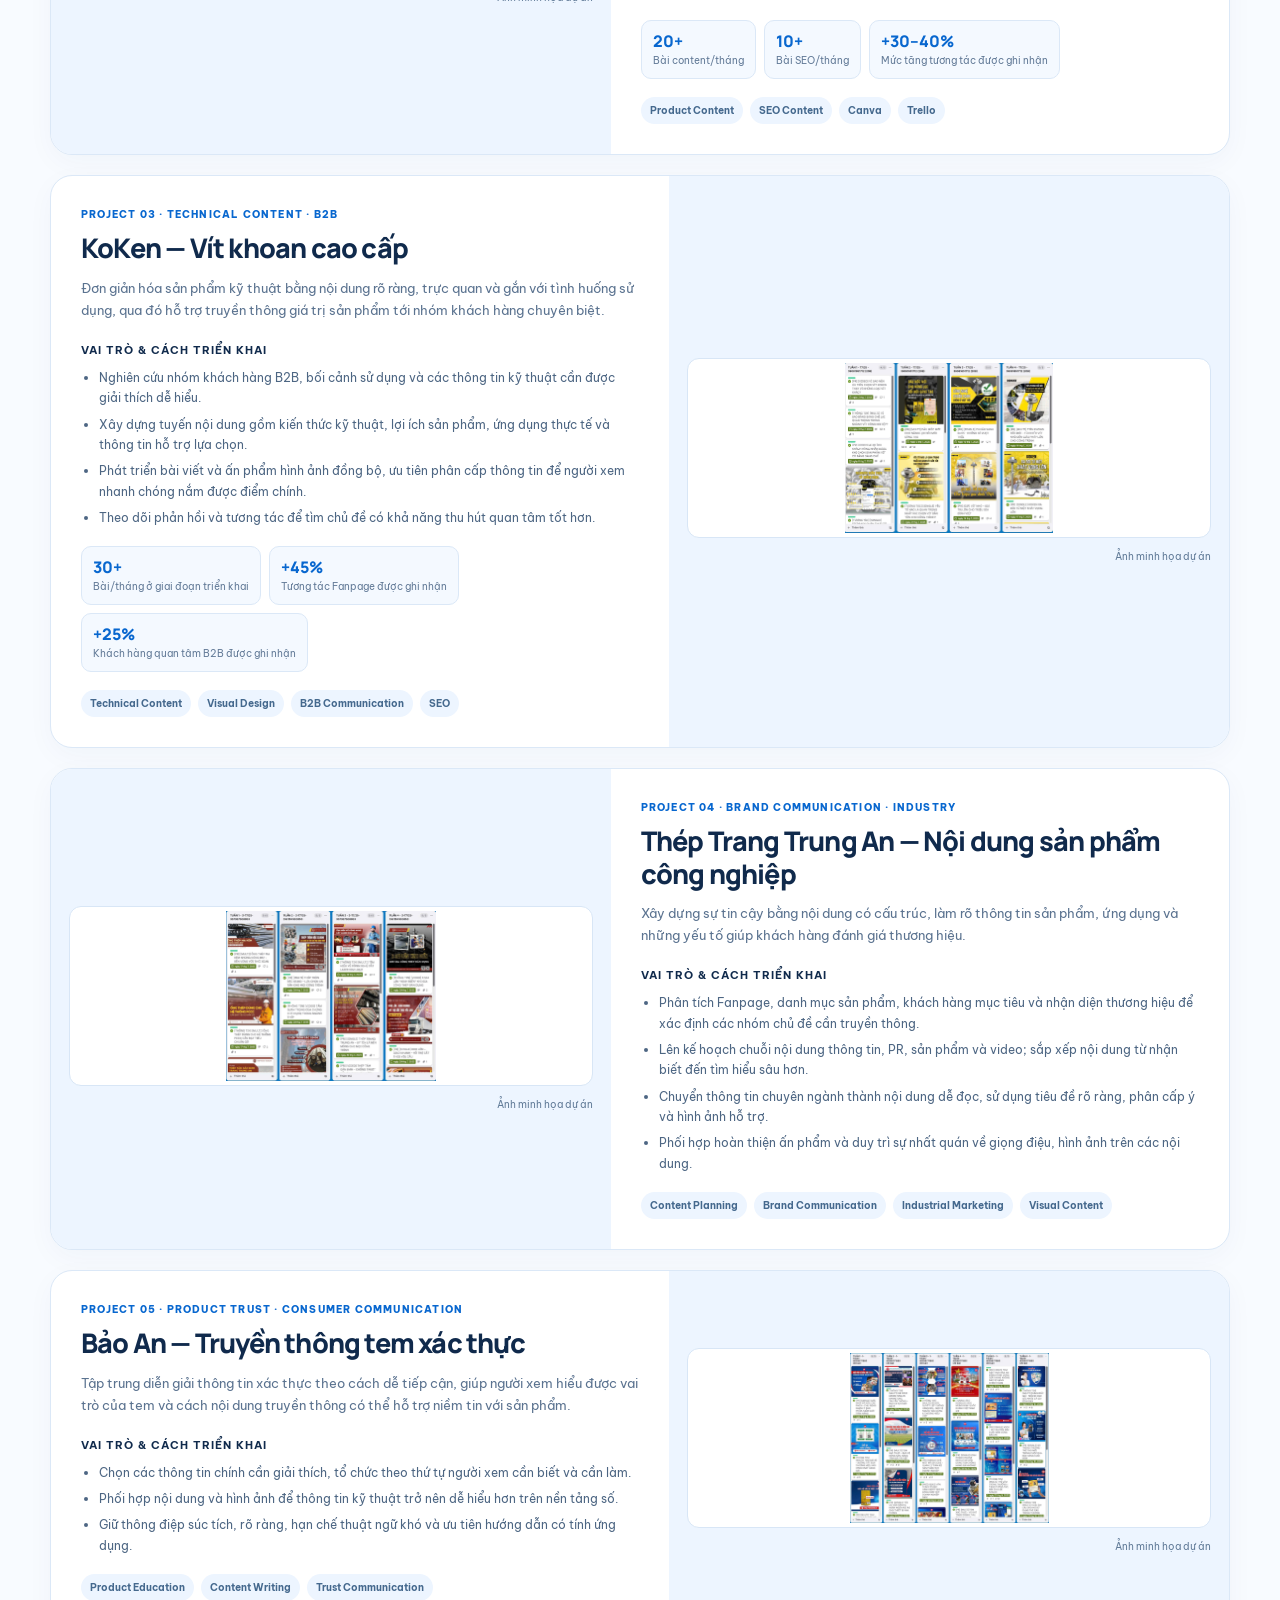
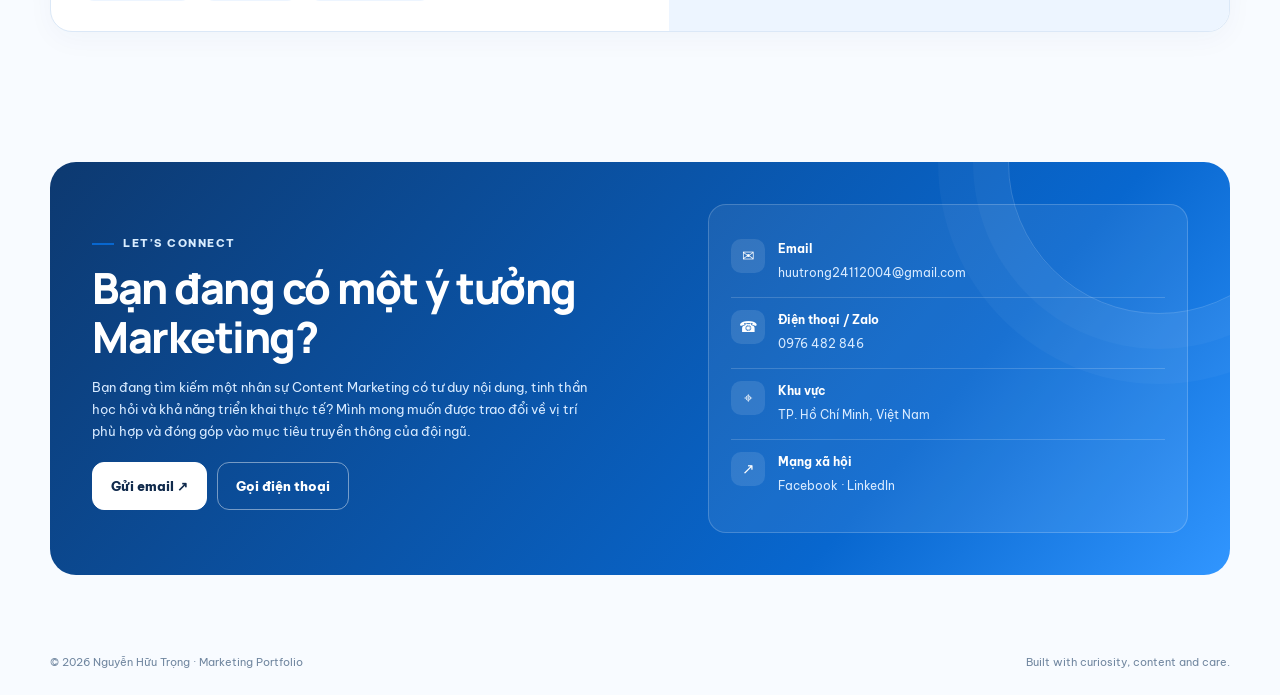
==== commit 570555bf: "Add files via upload" ====
--- a/index.html
+++ b/index.html
@@ -12,7 +12,7 @@
 .section{padding:76px 0}.section.compact{padding:54px 0}.section-head{display:flex;justify-content:space-between;align-items:end;gap:28px;margin-bottom:28px}.section-kicker{font-size:11px;font-weight:800;letter-spacing:1.6px;text-transform:uppercase;color:var(--blue);margin-bottom:8px}.section-title{font:800 clamp(30px,3.6vw,44px)/1.16 Manrope,sans-serif;letter-spacing:-1.8px;color:var(--navy);margin-bottom:0}.section-intro{max-width:440px;color:var(--muted);font-size:13px;margin-bottom:2px}.about-grid{display:grid;grid-template-columns:1fr 1fr;gap:22px}.about-card{padding:28px;border:1px solid var(--line);background:white;border-radius:var(--radius);box-shadow:0 8px 30px rgba(25,70,120,.035)}.about-card p{color:#58718e;margin-bottom:0}.stat-grid{display:grid;grid-template-columns:repeat(3,1fr);gap:12px}.stat{background:#edf6ff;border:1px solid #d7e9fb;border-radius:16px;padding:18px}.stat strong{display:block;font:800 25px Manrope;color:var(--blue);letter-spacing:-1px}.stat span{font-size:11px;color:#55718f}
 .experience-list{display:grid;gap:17px}.experience-card{display:grid;grid-template-columns:190px 1fr;gap:26px;padding:25px;background:#fff;border:1px solid var(--line);border-radius:20px;box-shadow:0 8px 28px rgba(23,68,117,.035);transition:transform .3s,border-color .3s}.experience-card:hover{transform:translateY(-3px);border-color:#b6d7fb}.exp-meta{border-right:1px solid var(--line);padding-right:18px}.date{font-size:12px;font-weight:800;color:var(--blue)}.exp-meta .small-label{display:inline-block;margin-top:10px;border-radius:8px;padding:5px 8px;background:#eef6ff;color:#47698c;font-size:10px;font-weight:700}.exp-main h3{font:800 22px Manrope,sans-serif;letter-spacing:-.6px;color:var(--navy);margin:0 0 3px}.role{color:var(--blue);font-weight:700;font-size:13px;margin-bottom:12px}.exp-main p{font-size:13px;color:#536e8b;margin-bottom:11px}.exp-main ul{margin:0 0 15px;padding-left:18px;color:#425c79;font-size:13px}.exp-main li{margin:5px 0}.mini-gallery{display:grid;grid-template-columns:repeat(3,minmax(0,1fr));gap:10px;margin-top:15px}.mini-gallery a{display:block;overflow:hidden;border-radius:11px;background:#edf4fc;border:1px solid var(--line);height:125px}.mini-gallery img{width:100%;height:100%;object-fit:cover;transition:transform .5s}.mini-gallery a:hover img{transform:scale(1.05)}.gallery-note{font-size:10px;color:#7187a0;margin-top:7px}
 .design-grid{display:grid;grid-template-columns:repeat(3,minmax(0,1fr));gap:20px}.design-card{background:#fff;border:1px solid var(--line);border-radius:18px;overflow:hidden;transition:transform .3s,box-shadow .3s}.design-card:hover{transform:translateY(-5px);box-shadow:var(--shadow)}.design-image{height:275px;padding:12px;background:#edf4fb;display:flex;align-items:center;justify-content:center}.design-image img{height:100%;width:100%;object-fit:contain;border-radius:8px;transition:transform .4s}.design-card:hover .design-image img{transform:scale(1.025)}.design-caption{padding:15px 17px 17px}.design-caption h3{font:800 15px Manrope;color:var(--navy);margin-bottom:4px}.design-caption p{font-size:11px;color:var(--muted);margin:0}.section-band{background:#f0f7ff;border-top:1px solid #e0edfb;border-bottom:1px solid #e0edfb}
-.video-grid{display:grid;grid-template-columns:repeat(2,minmax(0,1fr));gap:20px}.video-card{overflow:hidden;background:#fff;border:1px solid var(--line);border-radius:20px}.video-frame{aspect-ratio:16/9;background:#102a4c;overflow:hidden}.video-frame video{width:100%;height:100%;object-fit:contain;background:#102a4c}.video-caption{padding:19px 21px}.video-caption .micro{font-size:10px;text-transform:uppercase;letter-spacing:1px;font-weight:800;color:var(--blue)}.video-caption h3{font:800 19px Manrope;color:var(--navy);margin:5px 0}.video-caption p{font-size:12px;color:var(--muted);margin:0}
+.video-grid{display:grid;grid-template-columns:repeat(2,minmax(0,1fr));gap:20px}.video-card{overflow:hidden;background:#fff;border:1px solid var(--line);border-radius:20px}.video-frame{aspect-ratio:16/9;background:#102a4c;overflow:hidden}.video-frame video{width:100%;height:100%;object-fit:contain;background:#102a4c}.video-frame iframe{width:100%;height:100%;display:block;border:0;background:#102a4c}.video-caption{padding:19px 21px}.video-caption .micro{font-size:10px;text-transform:uppercase;letter-spacing:1px;font-weight:800;color:var(--blue)}.video-caption h3{font:800 19px Manrope;color:var(--navy);margin:5px 0}.video-caption p{font-size:12px;color:var(--muted);margin:0}
 .event-grid{display:grid;grid-template-columns:repeat(2,minmax(0,1fr));gap:18px}.event-card{display:grid;grid-template-columns:42% 1fr;background:white;border:1px solid var(--line);border-radius:18px;overflow:hidden;min-height:220px}.event-card img{height:100%;width:100%;object-fit:cover;min-height:220px}.event-info{padding:20px}.event-info .event-type{font-size:10px;text-transform:uppercase;letter-spacing:1px;font-weight:800;color:var(--blue)}.event-info h3{font:800 17px/1.35 Manrope;color:var(--navy);margin:7px 0}.event-info p{font-size:12px;color:var(--muted);margin-bottom:12px}.event-stat{font-weight:800;font-size:12px;color:var(--blue)}
 .project-stack{display:grid;gap:20px}.project-card{background:white;border:1px solid var(--line);border-radius:22px;overflow:hidden;display:grid;grid-template-columns:1.05fr .95fr;box-shadow:0 8px 28px rgba(23,68,117,.035)}.project-card:nth-child(even){grid-template-columns:.95fr 1.05fr}.project-card:nth-child(even) .project-copy{order:2}.project-card:nth-child(even) .project-media{order:1}.project-copy{padding:30px}.project-overline{font-size:10px;letter-spacing:1.2px;text-transform:uppercase;color:var(--blue);font-weight:800}.project-copy h3{font:800 27px/1.2 Manrope;letter-spacing:-.8px;color:var(--navy);margin:9px 0 12px}.project-summary{font-size:13px;color:#5b7390;margin-bottom:20px}.project-copy h4{font-size:11px;letter-spacing:1px;text-transform:uppercase;color:var(--navy);margin:0 0 8px}.project-copy ul{padding-left:18px;margin:0 0 18px;color:#4d6683;font-size:12px}.project-copy li{margin:6px 0}.project-metrics{display:flex;flex-wrap:wrap;gap:8px;margin:18px 0}.metric{border:1px solid var(--line);background:#f4f9ff;border-radius:10px;padding:9px 11px}.metric strong{display:block;font:800 16px Manrope;color:var(--blue)}.metric span{display:block;font-size:10px;color:var(--muted)}.chips{display:flex;gap:7px;flex-wrap:wrap}.chips span{background:#edf5ff;border-radius:999px;padding:5px 9px;font-size:10px;color:#45698e;font-weight:700}.project-media{background:#edf5ff;padding:18px;display:flex;flex-direction:column;justify-content:center;gap:10px}.project-media img{width:100%;height:180px;object-fit:contain;background:white;border:1px solid #d8e6f6;border-radius:12px;padding:4px}.project-media .media-pair{display:grid;grid-template-columns:1fr 1fr;gap:10px}.project-media .media-pair img{height:145px}.media-label{font-size:10px;color:#617b98;text-align:right}
 .contact-panel{padding:42px;background:linear-gradient(130deg,#0d3970,#0867cf 72%,#3196ff);border-radius:26px;color:white;display:grid;grid-template-columns:1.1fr .9fr;gap:30px;align-items:center;overflow:hidden;position:relative}.contact-panel:after{content:'';position:absolute;width:300px;height:300px;border:1px solid #ffffff2c;border-radius:50%;right:-80px;top:-150px;box-shadow:0 0 0 35px #ffffff08,0 0 0 70px #ffffff08}.contact-panel h2{font:800 clamp(30px,4vw,43px)/1.15 Manrope;letter-spacing:-1.5px;margin:10px 0 14px}.contact-panel p{color:#d7eaff;font-size:13px;max-width:500px}.contact-actions{display:flex;flex-wrap:wrap;gap:10px;margin-top:20px}.contact-actions .btn{background:white;color:var(--navy);border-color:white}.contact-actions .btn.ghost{background:transparent;color:white;border-color:#ffffff70}.contact-details{position:relative;z-index:1;background:#ffffff12;border:1px solid #ffffff30;border-radius:18px;padding:22px}.contact-row{display:flex;gap:13px;padding:12px 0;border-bottom:1px solid #ffffff2a}.contact-row:last-child{border-bottom:0}.contact-row b{display:block;font-size:12px}.contact-row span{font-size:12px;color:#d9ebff;overflow-wrap:anywhere}.contact-icon{width:34px;height:34px;border-radius:10px;background:#ffffff1c;display:grid;place-items:center;flex:none}.footer{padding:24px 0;color:#7187a0;font-size:11px}.footer .container{display:flex;justify-content:space-between;gap:15px;flex-wrap:wrap}.to-top{position:fixed;right:20px;bottom:20px;width:42px;height:42px;border:0;border-radius:50%;background:var(--blue);color:white;font-size:19px;box-shadow:0 10px 25px #0867cf35;opacity:0;pointer-events:none;transform:translateY(10px);transition:.25s;z-index:50}.to-top.show{opacity:1;pointer-events:auto;transform:translateY(0)}.reveal{opacity:0;transform:translateY(22px);transition:opacity .7s ease,transform .7s cubic-bezier(.2,.7,.2,1)}.reveal.visible{opacity:1;transform:translateY(0)}.delay-1{transition-delay:.08s}.delay-2{transition-delay:.16s}.delay-3{transition-delay:.24s}.lightbox{position:fixed;inset:0;background:rgba(7,20,38,.9);display:none;align-items:center;justify-content:center;padding:25px;z-index:200}.lightbox.open{display:flex}.lightbox img{max-width:min(100%,1100px);max-height:88vh;object-fit:contain;border-radius:12px;box-shadow:0 20px 60px #0005}.lightbox button{position:absolute;top:20px;right:25px;border:1px solid #ffffff66;background:#ffffff15;color:white;border-radius:50%;width:44px;height:44px;font-size:25px;cursor:pointer}.progress{position:fixed;top:0;left:0;height:3px;width:0;background:linear-gradient(90deg,var(--blue),#56baff);z-index:200}
@@ -85,7 +85,7 @@
 <article class="design-card reveal delay-2"><a href="assets/design-khoa-qtkd-01.jpg" class="lightbox-link design-image"><img src="assets/design-khoa-qtkd-01.jpg" alt="Ấn phẩm Khoa Quản trị Kinh doanh IUH"></a><div class="design-caption"><h3>Khoa QTKD · IUH</h3><p>Ấn phẩm hoạt động sinh viên · Social Design</p></div></article>
 
 </div></div></section>
-<section class="section" id="video"><div class="container"><div class="section-head reveal"><div><div class="section-kicker">Video & storytelling</div><h2 class="section-title">Kể chuyện bằng hình ảnh</h2></div><p class="section-intro">Hai sản phẩm thể hiện cách mình kết hợp hình ảnh, âm thanh và nhịp kể để chuyển tải thông điệp theo những mục tiêu khác nhau.</p></div><div class="video-grid"><article class="video-card reveal"><div class="video-frame"><video controls preload="metadata" playsinline poster="assets/design-empire-02.jpg"><source src="assets/video-sik-dak-fook.mp4" type="video/mp4">Trình duyệt của bạn chưa hỗ trợ video.</video></div><div class="video-caption"><div class="micro">Brand Storytelling · TVC</div><h3>Sik Dak Fook — Bữa này gần nhau</h3><p>Video quảng bá thương hiệu kể câu chuyện kết nối qua trải nghiệm ẩm thực và những khoảnh khắc bên nhau. Tập trung vào nhịp dựng, cảm xúc và cách hình ảnh hỗ trợ thông điệp.</p></div></article><article class="video-card reveal delay-1"><div class="video-frame"><video controls preload="metadata" playsinline poster="assets/project-empire-01.jpg"><source src="assets/video-tqh.mp4" type="video/mp4">Trình duyệt của bạn chưa hỗ trợ video.</video></div><div class="video-caption"><div class="micro">Educational Video · Self-produced</div><h3>Video học thuật môn TQH</h3><p>Tự quay và thu voice, kết hợp sắp xếp nội dung với hình ảnh minh họa để truyền tải kiến thức rõ ràng, dễ theo dõi và phù hợp với người học.</p></div></article></div></div></section>
+<section class="section" id="video"><div class="container"><div class="section-head reveal"><div><div class="section-kicker">Video & storytelling</div><h2 class="section-title">Kể chuyện bằng hình ảnh</h2></div><p class="section-intro">Hai sản phẩm thể hiện cách mình kết hợp hình ảnh, âm thanh và nhịp kể để chuyển tải thông điệp theo những mục tiêu khác nhau.</p></div><div class="video-grid"><article class="video-card reveal"><div class="video-frame"><iframe src="https://www.youtube-nocookie.com/embed/bOfGkvxoYfE" title="Sik Dak Fook — Bữa này gần nhau" loading="lazy" referrerpolicy="strict-origin-when-cross-origin" allow="accelerometer; clipboard-write; encrypted-media; gyroscope; picture-in-picture; web-share" allowfullscreen></iframe></div><div class="video-caption"><div class="micro">Brand Storytelling · TVC</div><h3>Sik Dak Fook — Bữa này gần nhau</h3><p>Video quảng bá thương hiệu kể câu chuyện kết nối qua trải nghiệm ẩm thực và những khoảnh khắc bên nhau. Tập trung vào nhịp dựng, cảm xúc và cách hình ảnh hỗ trợ thông điệp.</p></div></article><article class="video-card reveal delay-1"><div class="video-frame"><iframe src="https://www.youtube-nocookie.com/embed/Yn6HOdGEWrM" title="Video học thuật môn TQH" loading="lazy" referrerpolicy="strict-origin-when-cross-origin" allow="accelerometer; clipboard-write; encrypted-media; gyroscope; picture-in-picture; web-share" allowfullscreen></iframe></div><div class="video-caption"><div class="micro">Educational Video · Self-produced</div><h3>Video học thuật môn TQH</h3><p>Tự quay và thu voice, kết hợp sắp xếp nội dung với hình ảnh minh họa để truyền tải kiến thức rõ ràng, dễ theo dõi và phù hợp với người học.</p></div></article></div></div></section>
 <section class="section section-band" id="events"><div class="container"><div class="section-head reveal"><div><div class="section-kicker">Event · Experience · Execution</div><h2 class="section-title">Event & hoạt động nổi bật</h2></div><p class="section-intro">Từ phối hợp tổ chức đến triển khai tại hiện trường — mỗi chương trình là cơ hội thực hành lập kế hoạch, giao tiếp và xử lý tình huống.</p></div><div class="event-grid"><article class="event-card reveal"><a href="assets/event-empire.jpg" class="lightbox-link"><img src="assets/event-empire.jpg" alt="Empire Team - hành trình kết nối"></a><div class="event-info"><div class="event-type">01 · Education & Community</div><h3>Di Đâu Đây Mùa 2 — Hành trình Tây Nguyên</h3><p>Phó Ban Tổ chức hành trình kết nối tại Buôn Ma Thuột và Gia Lai; phối hợp công việc, nhân sự và trải nghiệm người tham dự.</p><div class="event-stat">700+ người tham dự</div></div></article><article class="event-card reveal delay-1"><a href="assets/event-hoi-trai.jpg" class="lightbox-link"><img src="assets/event-hoi-trai.jpg" alt="Hội trại truyền thống IUH"></a><div class="event-info"><div class="event-type">02 · Student Experience</div><h3>Hội trại truyền thống & Teambuilding</h3><p>Tham gia tổ chức chương trình 2 ngày 1 đêm, kết nối sinh viên qua chuỗi hoạt động tập thể và trải nghiệm.</p><div class="event-stat">Team Leadership · Operations</div></div></article><article class="event-card reveal"><a href="assets/event-skoda-01.jpg" class="lightbox-link"><img src="assets/event-skoda-01.jpg" alt="Skoda Vietnam - sự kiện trải nghiệm"></a><div class="event-info"><div class="event-type">03 · Brand Experience</div><h3>Let’s Explore — Skoda Vietnam</h3><p>Phối hợp triển khai sự kiện trải nghiệm thương hiệu, hỗ trợ các đầu việc vận hành và hành trình khách tham dự.</p><div class="event-stat">Event Coordination</div></div></article><article class="event-card reveal delay-1"><a href="assets/event-skoda-02.jpg" class="lightbox-link"><img src="assets/event-skoda-02.jpg" alt="Skoda Gò Vấp - hoạt động lái thử"></a><div class="event-info"><div class="event-type">04 · Test Drive</div><h3>Let’s Drive — Test Drive Event</h3><p>Hỗ trợ điều phối tại điểm tổ chức, phối hợp các bên và góp phần duy trì trải nghiệm lái thử liền mạch.</p><div class="event-stat">Planning · On-site Execution</div></div></article></div></div></section>
 <section class="section" id="projects"><div class="container"><div class="section-head reveal"><div><div class="section-kicker">Selected projects · Content & B2B</div><h2 class="section-title">Dự án Content Marketing</h2></div><p class="section-intro">Đây là phần trọng tâm của portfolio: không chỉ giới thiệu sản phẩm cuối cùng, mà trình bày bối cảnh, cách tiếp cận, phần việc triển khai và những gì mình rút ra từ từng dự án.</p></div><div class="project-stack">
 <article class="project-card reveal"><div class="project-copy"><div class="project-overline">Project 01 · Education · Social Content</div><h3>Empire Team — Biến insight thành nội dung có hiệu quả</h3><p class="project-summary">Xây dựng nội dung giáo dục hướng đến học sinh và phụ huynh, cân bằng giữa tính hữu ích, cảm xúc và mục tiêu truyền thông của thương hiệu.</p><h4>Vai trò & cách triển khai</h4><ul><li>Nghiên cứu insight, câu hỏi và nỗi lo của người học để xác định chủ đề phù hợp theo từng giai đoạn mùa thi.</li><li>Xây dựng Content Pillar, lịch đăng và các tuyến nội dung: kiến thức, định hướng, thông tin khóa học, câu chuyện học viên và nội dung tương tác.</li><li>Viết bài, caption, phối hợp sản xuất hình ảnh/video ngắn; theo dõi hiệu suất bài đăng để điều chỉnh góc tiếp cận.</li><li>Đảm bảo thông điệp nhất quán trên Fanpage và hỗ trợ nội dung SEO theo mục tiêu chiến dịch.</li></ul><div class="project-metrics"><div class="metric"><strong>2 kênh</strong><span>Fanpage vận hành</span></div><div class="metric"><strong>~5 bài/ngày</strong><span>Nhịp đăng nội dung</span></div><div class="metric"><strong>10K+</strong><span>Khách hàng tiềm năng trong giai đoạn triển khai</span></div></div><div class="chips"><span>Customer Insight</span><span>Content Strategy</span><span>Content Calendar</span><span>SEO</span><span>Performance</span></div></div><div class="project-media"><a href="assets/project-empire-01.jpg" class="lightbox-link"><img src="assets/project-empire-01.jpg" alt="Empire Team — kế hoạch và nội dung minh chứng"></a><div class="media-label">Ảnh minh họa dự án</div></div></article>
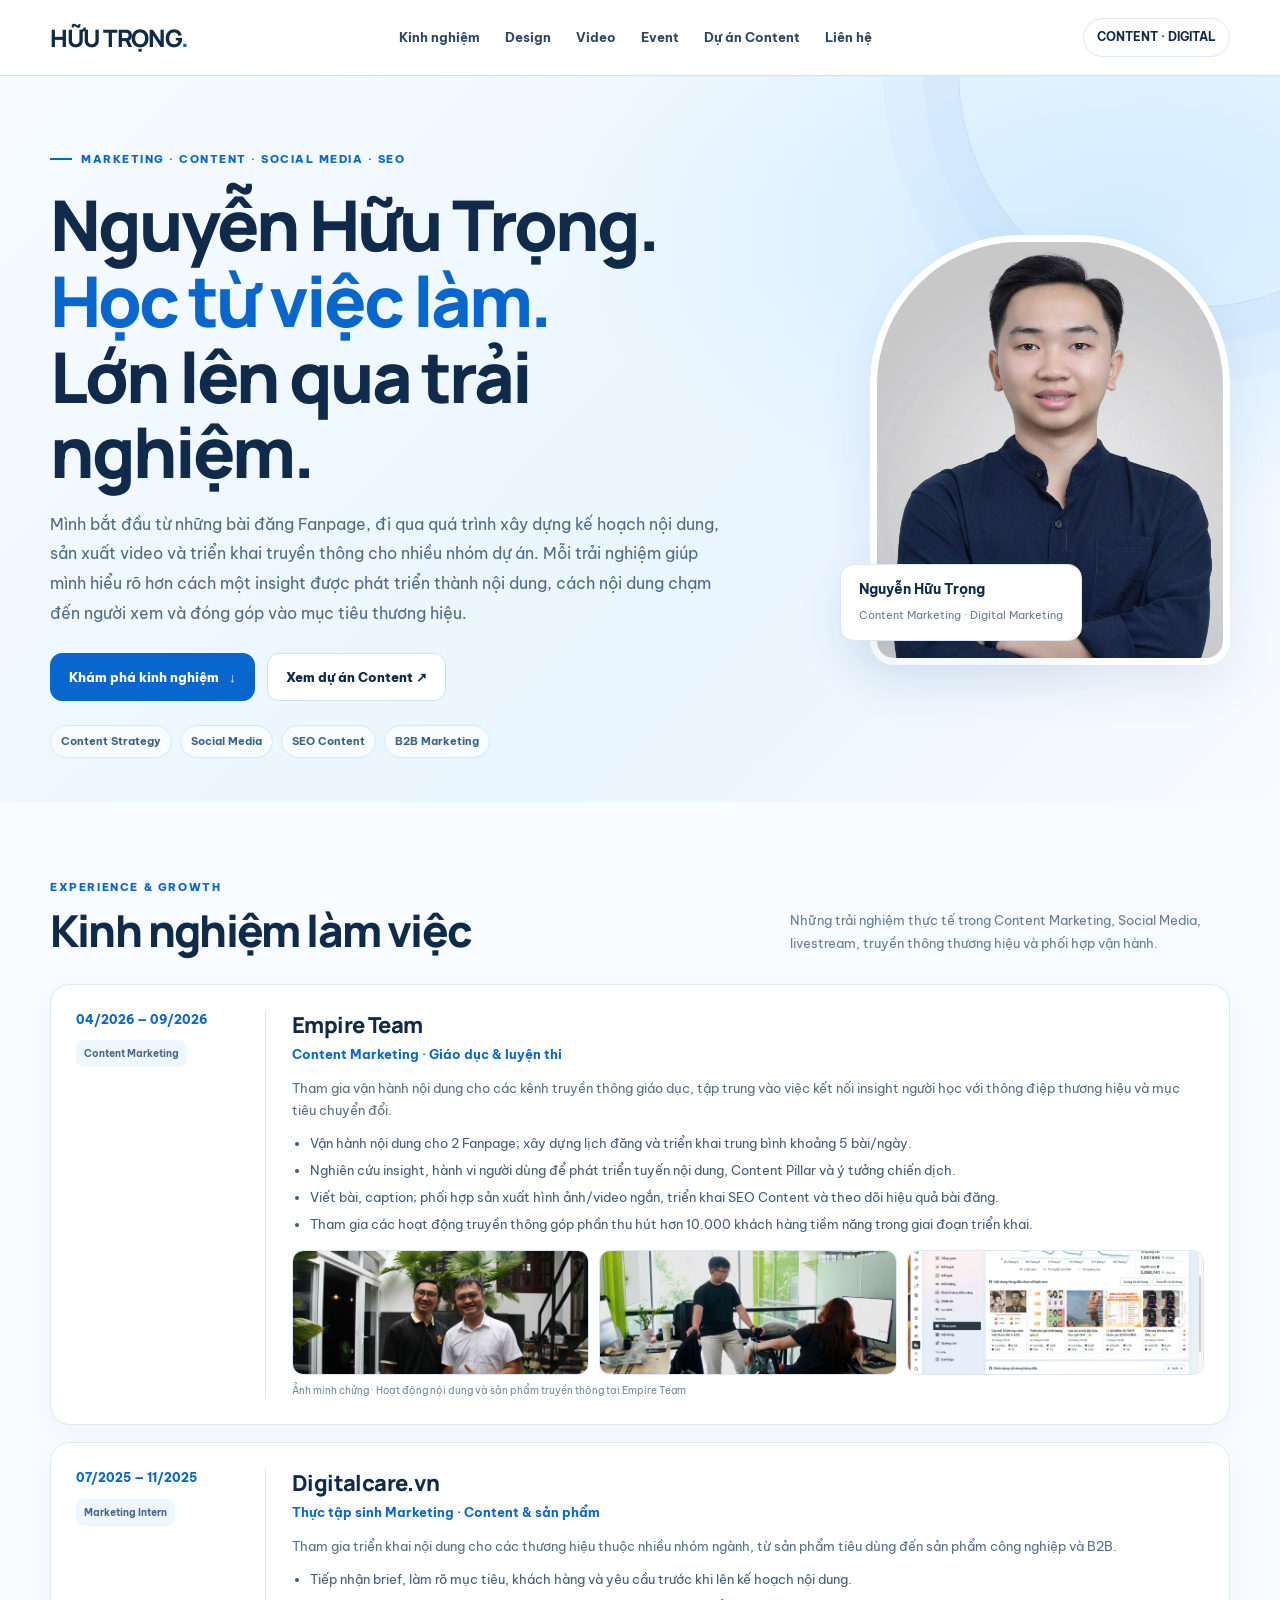
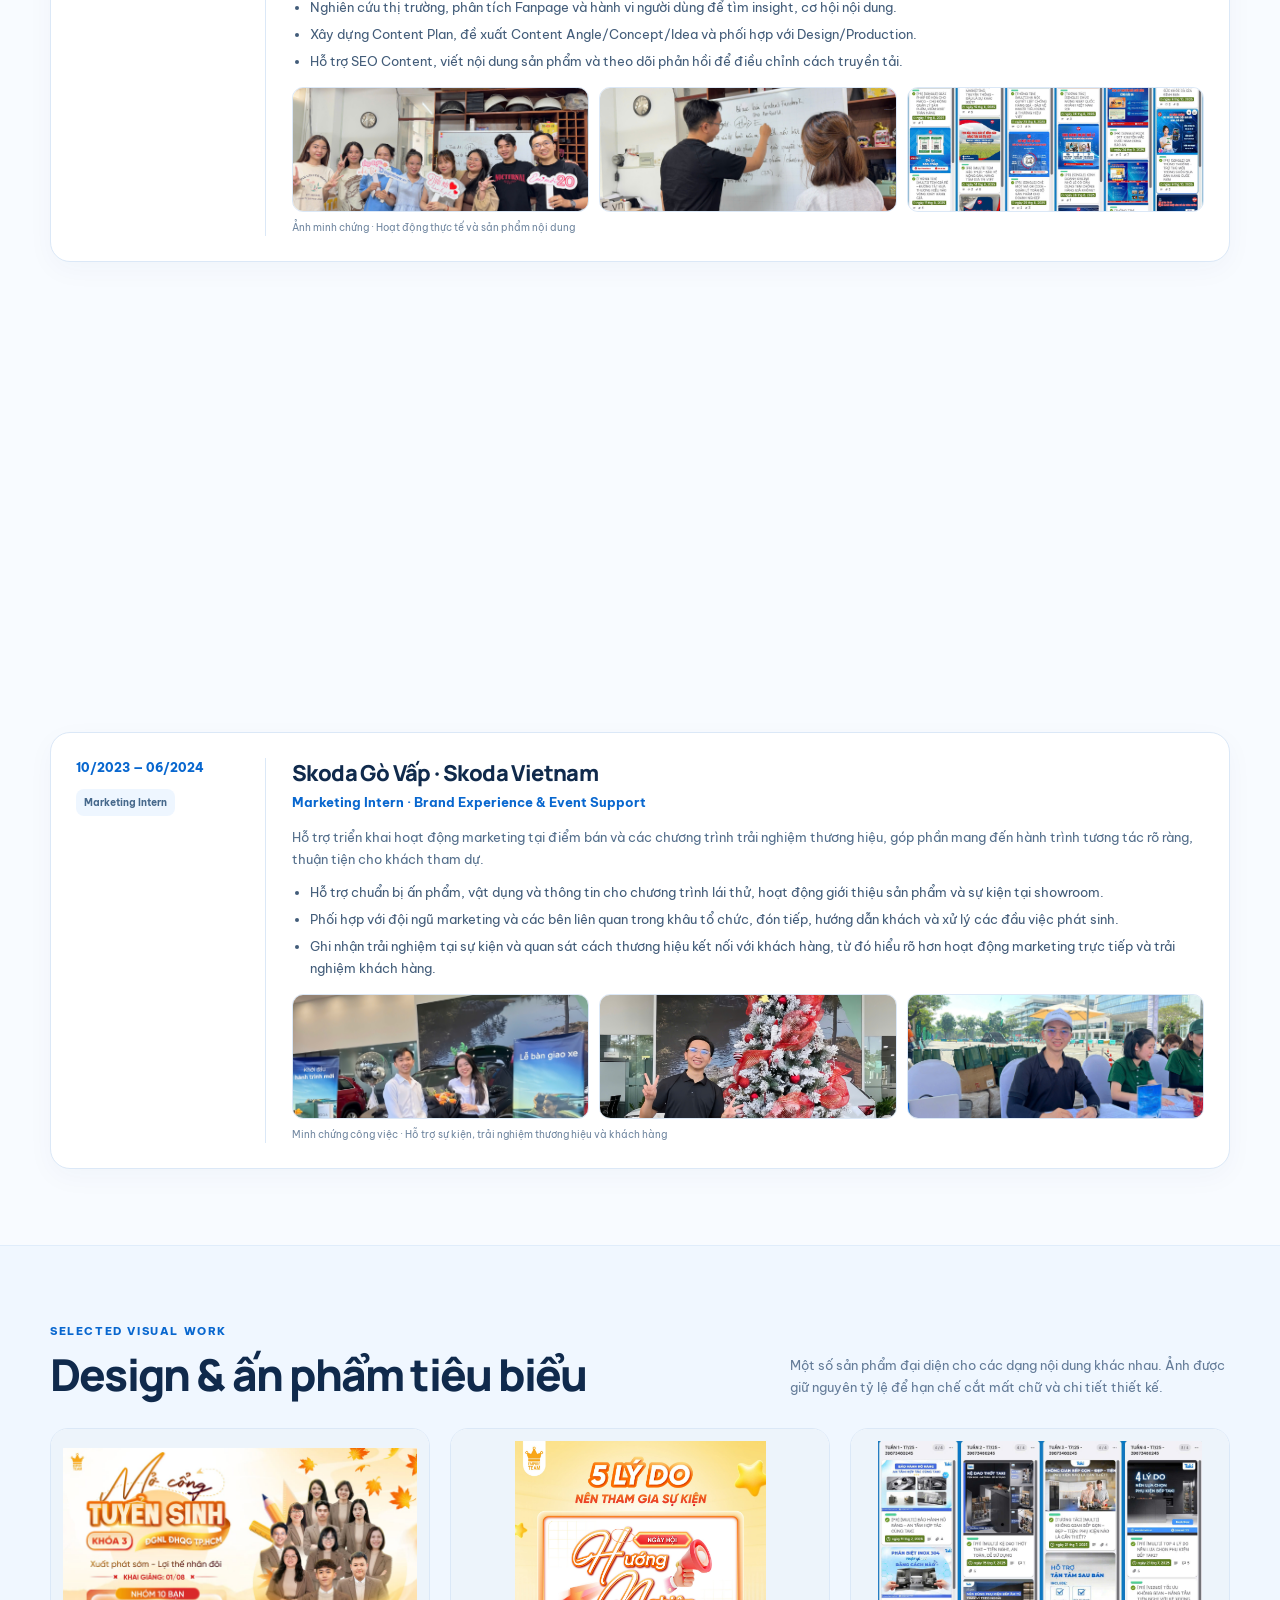
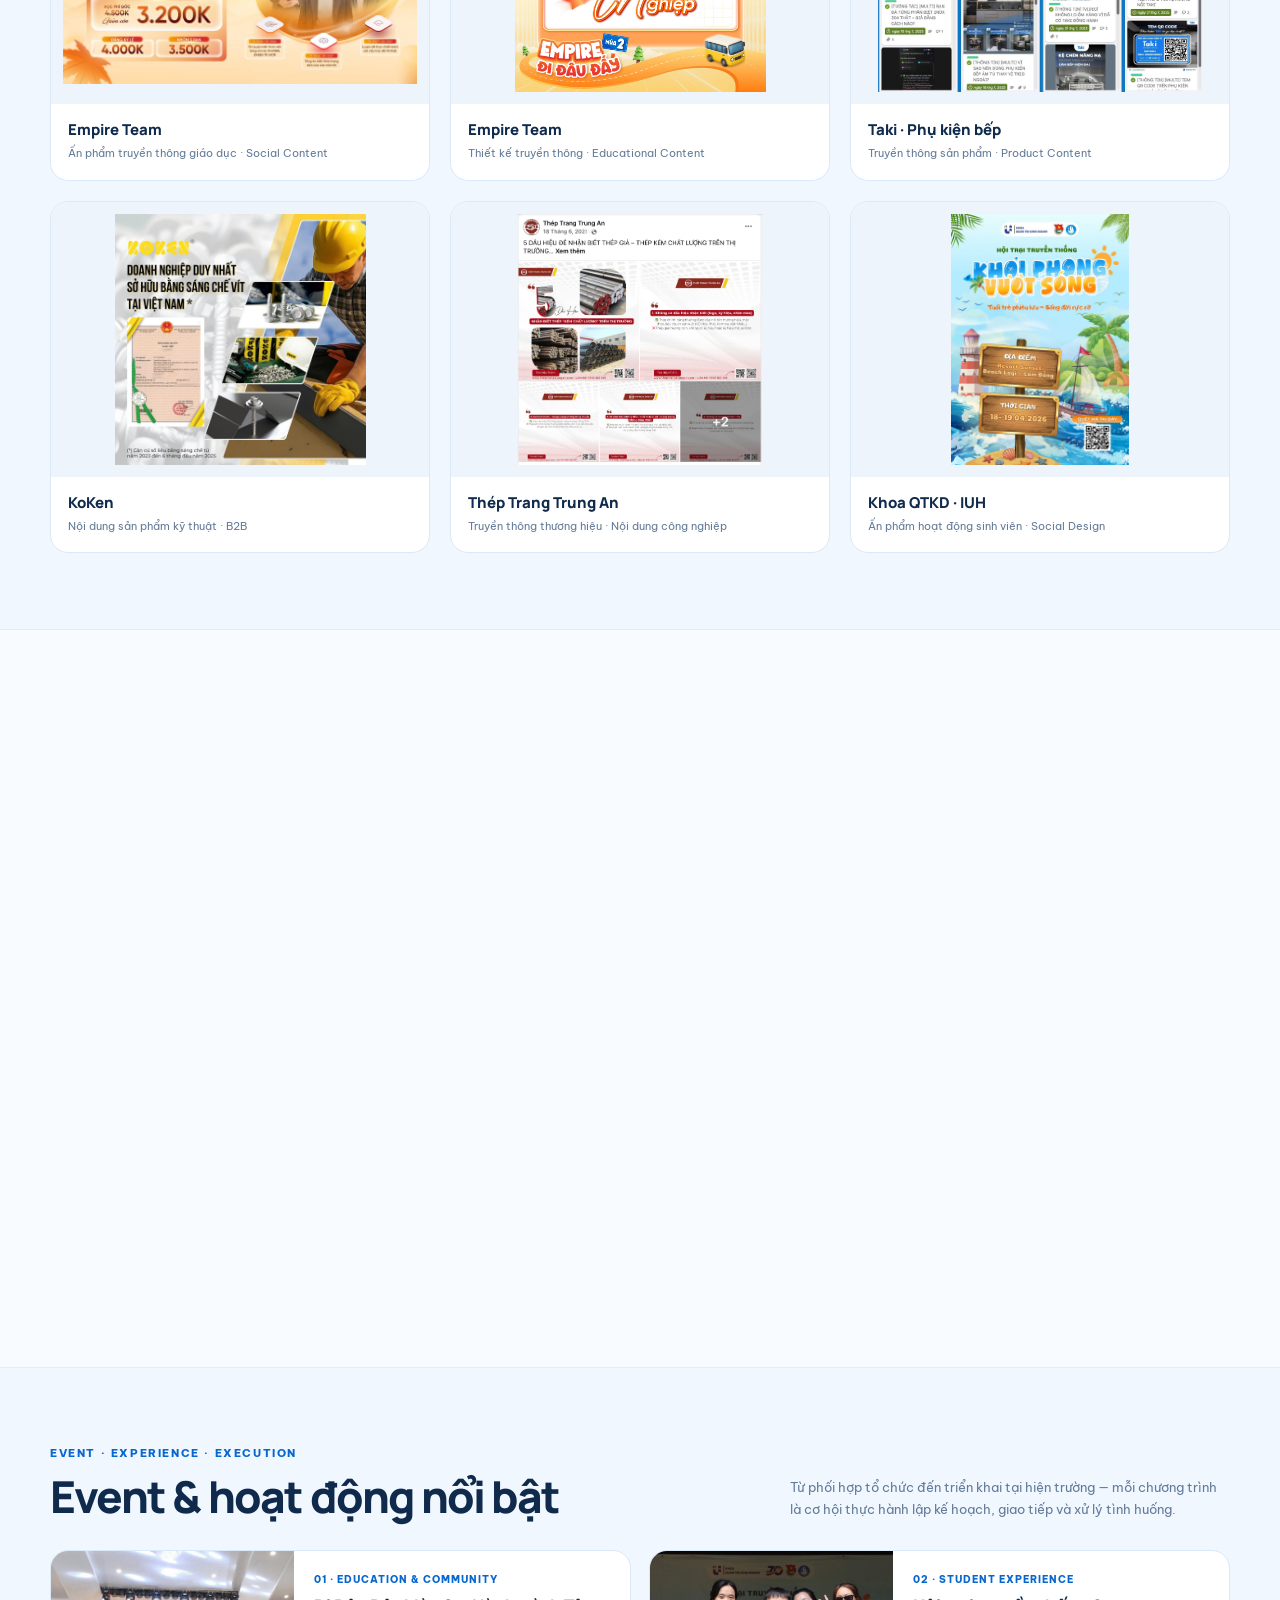
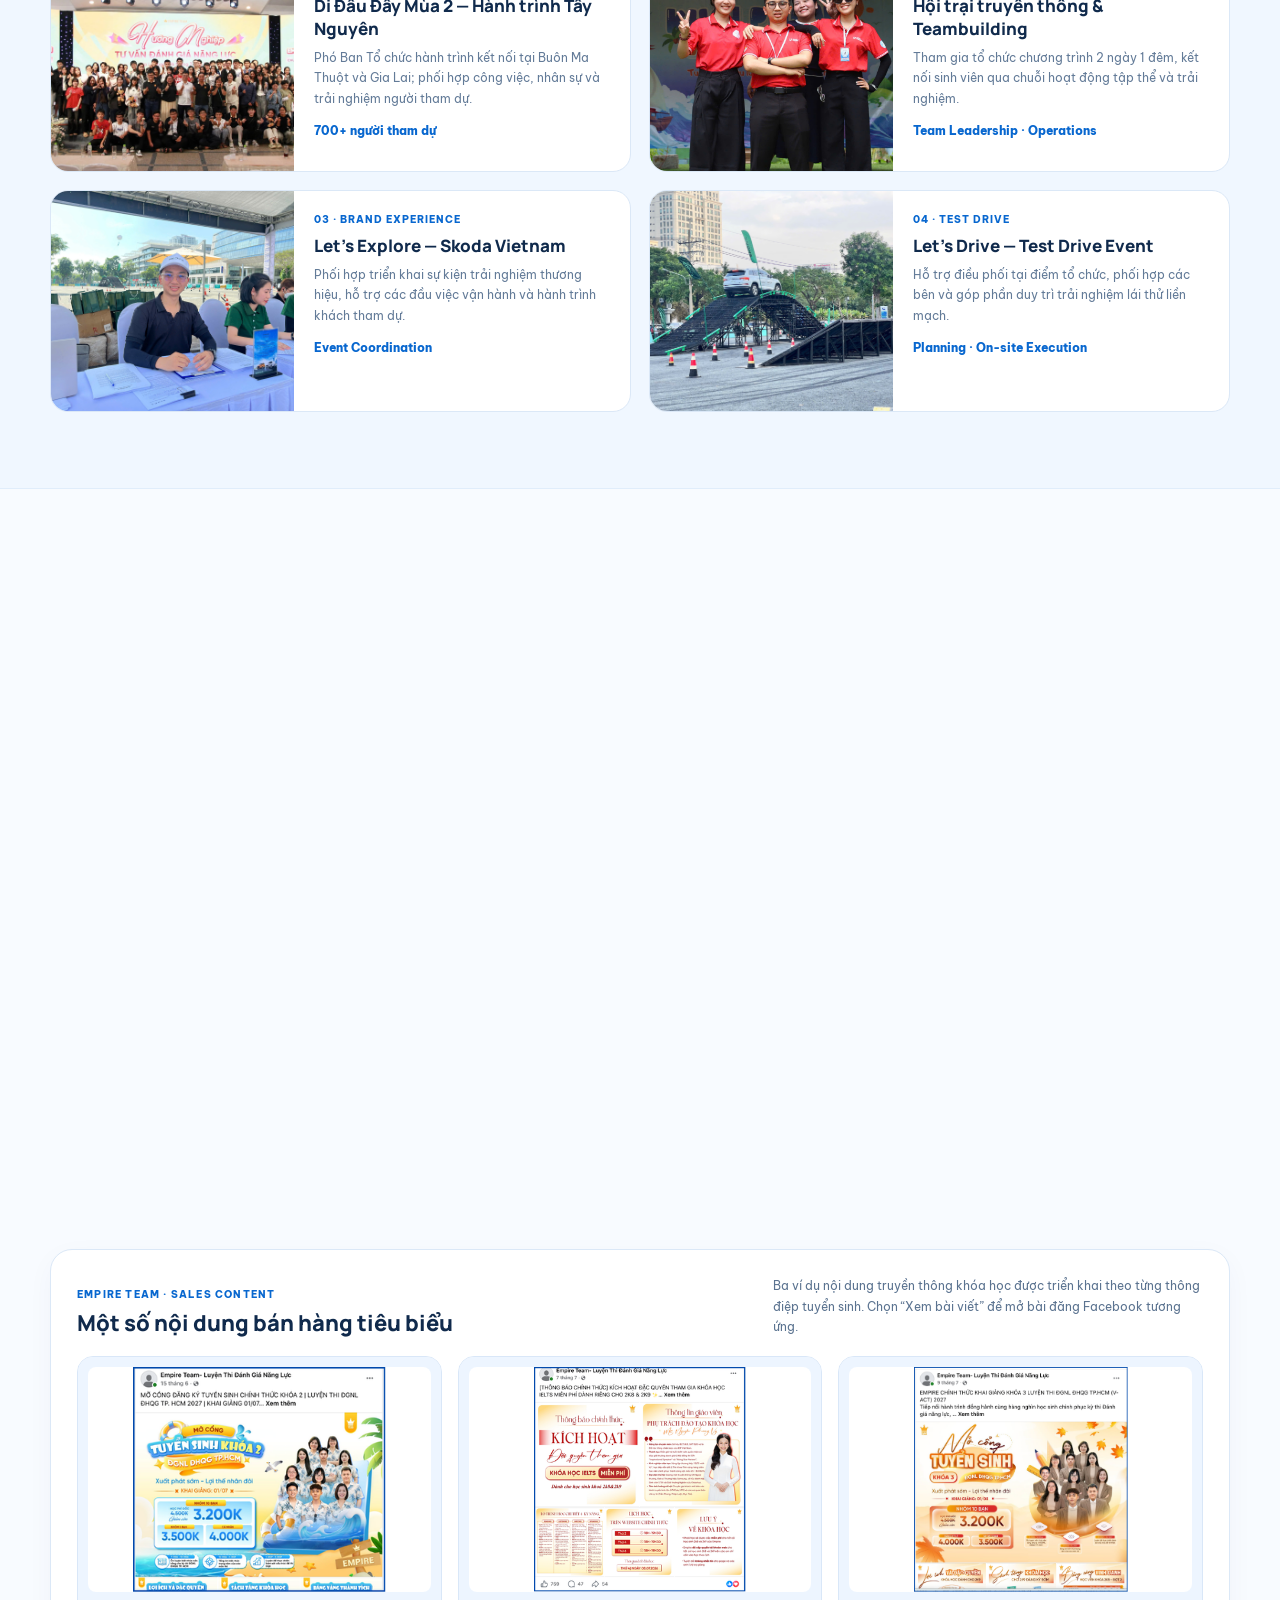
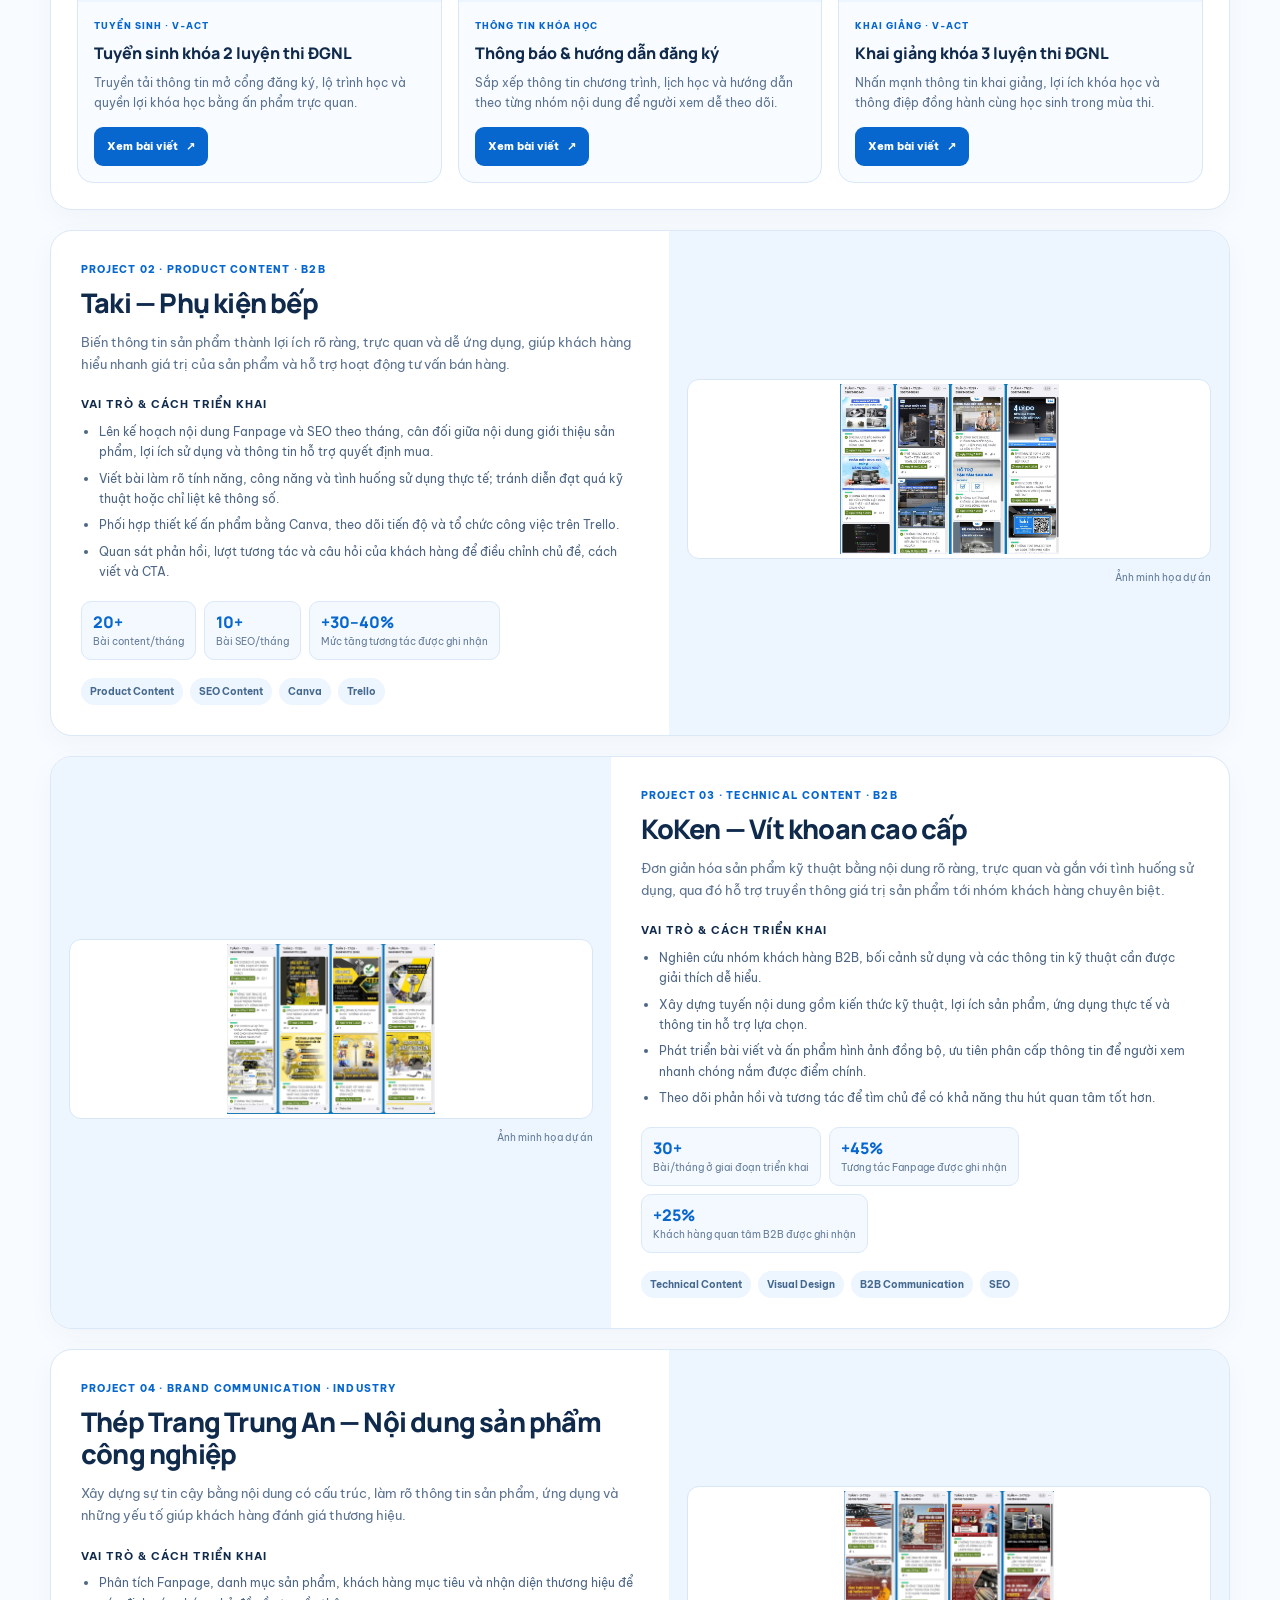
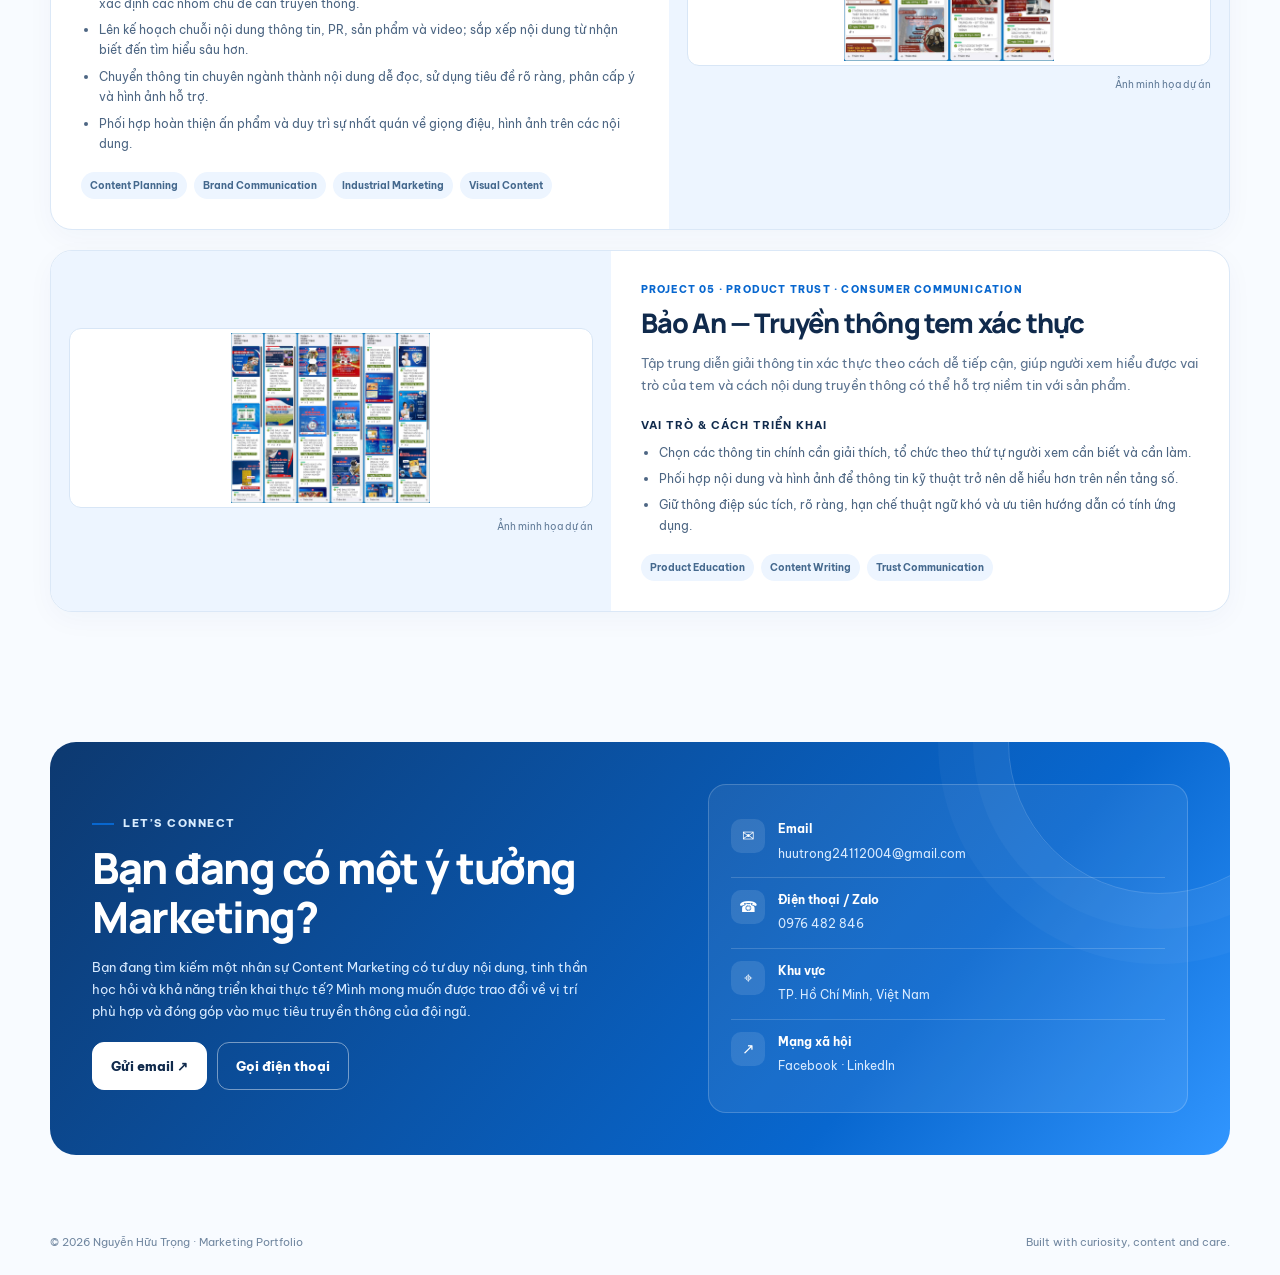
==== commit b942068b: "Add files via upload" ====
--- a/index.html
+++ b/index.html
@@ -20,6 +20,27 @@
 @media(max-width:700px){.container{width:min(100% - 30px,560px)}.topbar{height:66px}.brand{font-size:21px}.menu-toggle{display:block}.navright .pill{display:none}.navlinks{display:none;position:absolute;left:12px;right:12px;top:60px;background:white;border:1px solid var(--line);border-radius:16px;padding:15px;box-shadow:var(--shadow);flex-direction:column;align-items:stretch;gap:0}.navlinks.open{display:flex}.navlinks a{padding:11px 8px;font-size:13px}.navlinks a:after{display:none}.hero{padding:42px 0 35px}.hero-grid{grid-template-columns:1fr;gap:32px}.hero-copy{font-size:14px}.hero-photo-wrap{justify-self:center;width:min(75%,300px)}.hero-photo{height:340px}.photo-caption{left:-20px;bottom:15px;min-width:190px}.section{padding:55px 0}.section.compact{padding:42px 0}.section-head{display:block;margin-bottom:22px}.section-intro{margin-top:12px}.about-grid{grid-template-columns:1fr}.stat-grid{grid-template-columns:repeat(3,1fr)}.stat{padding:13px 10px}.stat strong{font-size:20px}.stat span{font-size:10px}.experience-card{grid-template-columns:1fr;gap:14px;padding:20px}.exp-meta{border-right:0;border-bottom:1px solid var(--line);padding:0 0 12px}.exp-main h3{font-size:20px}.mini-gallery{grid-template-columns:repeat(3,minmax(0,1fr))}.mini-gallery a{height:90px}.design-grid{grid-template-columns:repeat(2,minmax(0,1fr));gap:12px}.design-image{height:205px;padding:8px}.design-caption{padding:12px}.design-caption h3{font-size:13px}.video-grid,.event-grid{grid-template-columns:1fr}.event-card{grid-template-columns:38% 1fr;min-height:180px}.event-card img{min-height:180px}.event-info{padding:14px}.event-info h3{font-size:15px}.project-card,.project-card:nth-child(even){grid-template-columns:1fr}.project-card:nth-child(even) .project-copy,.project-card:nth-child(even) .project-media{order:initial}.project-copy{padding:22px}.project-copy h3{font-size:24px}.project-media{padding:13px}.project-media img{height:160px}.project-media .media-pair img{height:120px}.contact-panel{grid-template-columns:1fr;padding:28px 22px}.contact-panel h2{font-size:32px}.footer .container{display:block}.footer .container span{display:block;margin-top:5px}}
 @media(max-width:390px){.design-grid{grid-template-columns:1fr}.design-image{height:260px}.mini-gallery a{height:78px}.stat-grid{grid-template-columns:1fr}.event-card{grid-template-columns:1fr}.event-card img{height:180px;min-height:0}.project-media .media-pair{grid-template-columns:1fr}.project-media .media-pair img{height:150px}}
 @media(prefers-reduced-motion:reduce){html{scroll-behavior:auto}*,*:before,*:after{transition:none!important;animation:none!important}.reveal{opacity:1;transform:none}}
+/* Empire Team — selected sales content */
+.empire-sales-showcase{grid-column:1/-1;background:#fff;border:1px solid var(--line);border-radius:22px;padding:26px;box-shadow:0 8px 28px rgba(23,68,117,.035)}
+.empire-sales-head{display:flex;align-items:flex-end;justify-content:space-between;gap:20px;margin-bottom:18px}
+.empire-sales-head .project-overline{margin-bottom:7px}
+.empire-sales-head h3{font:800 22px/1.25 Manrope, sans-serif;color:var(--navy);margin:0}
+.empire-sales-head p{max-width:430px;font-size:12px;line-height:1.7;color:#5b7390;margin:0}
+.empire-sales-grid{display:grid;grid-template-columns:repeat(3,minmax(0,1fr));gap:16px}
+.empire-sales-card{min-width:0;border:1px solid #d9e7f8;border-radius:16px;overflow:hidden;background:#f8fbff;display:flex;flex-direction:column;transition:transform .25s ease,box-shadow .25s ease,border-color .25s ease}
+.empire-sales-card:hover{transform:translateY(-5px);box-shadow:0 14px 30px rgba(20,85,160,.12);border-color:#9ec7fa}
+.empire-sales-image{height:245px;background:#edf5ff;display:flex;align-items:center;justify-content:center;padding:10px;overflow:hidden}
+.empire-sales-image img{display:block;width:100%;height:100%;object-fit:contain;object-position:center;border-radius:8px;background:#fff}
+.empire-sales-copy{padding:16px;display:flex;flex-direction:column;align-items:flex-start;gap:9px;flex:1}
+.empire-sales-tag{font-size:9px;letter-spacing:1px;text-transform:uppercase;color:var(--blue);font-weight:800}
+.empire-sales-copy h4{font:800 16px/1.4 Manrope,sans-serif;color:var(--navy);margin:0}
+.empire-sales-copy p{font-size:12px;line-height:1.65;color:#5b7390;margin:0;flex:1}
+.empire-sales-link{display:inline-flex;align-items:center;gap:8px;margin-top:5px;padding:10px 13px;border-radius:9px;background:var(--blue);color:#fff;text-decoration:none;font-size:11px;font-weight:800;transition:background .2s ease,transform .2s ease}
+.empire-sales-link:hover{background:#084eaa;transform:translateY(-1px)}
+@media(max-width:900px){.empire-sales-grid{grid-template-columns:repeat(2,minmax(0,1fr))}.empire-sales-head{align-items:flex-start;flex-direction:column}}
+@media(max-width:600px){.empire-sales-showcase{padding:16px}.empire-sales-grid{grid-template-columns:1fr}.empire-sales-image{height:250px}.empire-sales-head h3{font-size:19px}}
+
+
 </style>
 
 <style>
@@ -89,6 +110,50 @@
 <section class="section section-band" id="events"><div class="container"><div class="section-head reveal"><div><div class="section-kicker">Event · Experience · Execution</div><h2 class="section-title">Event & hoạt động nổi bật</h2></div><p class="section-intro">Từ phối hợp tổ chức đến triển khai tại hiện trường — mỗi chương trình là cơ hội thực hành lập kế hoạch, giao tiếp và xử lý tình huống.</p></div><div class="event-grid"><article class="event-card reveal"><a href="assets/event-empire.jpg" class="lightbox-link"><img src="assets/event-empire.jpg" alt="Empire Team - hành trình kết nối"></a><div class="event-info"><div class="event-type">01 · Education & Community</div><h3>Di Đâu Đây Mùa 2 — Hành trình Tây Nguyên</h3><p>Phó Ban Tổ chức hành trình kết nối tại Buôn Ma Thuột và Gia Lai; phối hợp công việc, nhân sự và trải nghiệm người tham dự.</p><div class="event-stat">700+ người tham dự</div></div></article><article class="event-card reveal delay-1"><a href="assets/event-hoi-trai.jpg" class="lightbox-link"><img src="assets/event-hoi-trai.jpg" alt="Hội trại truyền thống IUH"></a><div class="event-info"><div class="event-type">02 · Student Experience</div><h3>Hội trại truyền thống & Teambuilding</h3><p>Tham gia tổ chức chương trình 2 ngày 1 đêm, kết nối sinh viên qua chuỗi hoạt động tập thể và trải nghiệm.</p><div class="event-stat">Team Leadership · Operations</div></div></article><article class="event-card reveal"><a href="assets/event-skoda-01.jpg" class="lightbox-link"><img src="assets/event-skoda-01.jpg" alt="Skoda Vietnam - sự kiện trải nghiệm"></a><div class="event-info"><div class="event-type">03 · Brand Experience</div><h3>Let’s Explore — Skoda Vietnam</h3><p>Phối hợp triển khai sự kiện trải nghiệm thương hiệu, hỗ trợ các đầu việc vận hành và hành trình khách tham dự.</p><div class="event-stat">Event Coordination</div></div></article><article class="event-card reveal delay-1"><a href="assets/event-skoda-02.jpg" class="lightbox-link"><img src="assets/event-skoda-02.jpg" alt="Skoda Gò Vấp - hoạt động lái thử"></a><div class="event-info"><div class="event-type">04 · Test Drive</div><h3>Let’s Drive — Test Drive Event</h3><p>Hỗ trợ điều phối tại điểm tổ chức, phối hợp các bên và góp phần duy trì trải nghiệm lái thử liền mạch.</p><div class="event-stat">Planning · On-site Execution</div></div></article></div></div></section>
 <section class="section" id="projects"><div class="container"><div class="section-head reveal"><div><div class="section-kicker">Selected projects · Content & B2B</div><h2 class="section-title">Dự án Content Marketing</h2></div><p class="section-intro">Đây là phần trọng tâm của portfolio: không chỉ giới thiệu sản phẩm cuối cùng, mà trình bày bối cảnh, cách tiếp cận, phần việc triển khai và những gì mình rút ra từ từng dự án.</p></div><div class="project-stack">
 <article class="project-card reveal"><div class="project-copy"><div class="project-overline">Project 01 · Education · Social Content</div><h3>Empire Team — Biến insight thành nội dung có hiệu quả</h3><p class="project-summary">Xây dựng nội dung giáo dục hướng đến học sinh và phụ huynh, cân bằng giữa tính hữu ích, cảm xúc và mục tiêu truyền thông của thương hiệu.</p><h4>Vai trò & cách triển khai</h4><ul><li>Nghiên cứu insight, câu hỏi và nỗi lo của người học để xác định chủ đề phù hợp theo từng giai đoạn mùa thi.</li><li>Xây dựng Content Pillar, lịch đăng và các tuyến nội dung: kiến thức, định hướng, thông tin khóa học, câu chuyện học viên và nội dung tương tác.</li><li>Viết bài, caption, phối hợp sản xuất hình ảnh/video ngắn; theo dõi hiệu suất bài đăng để điều chỉnh góc tiếp cận.</li><li>Đảm bảo thông điệp nhất quán trên Fanpage và hỗ trợ nội dung SEO theo mục tiêu chiến dịch.</li></ul><div class="project-metrics"><div class="metric"><strong>2 kênh</strong><span>Fanpage vận hành</span></div><div class="metric"><strong>~5 bài/ngày</strong><span>Nhịp đăng nội dung</span></div><div class="metric"><strong>10K+</strong><span>Khách hàng tiềm năng trong giai đoạn triển khai</span></div></div><div class="chips"><span>Customer Insight</span><span>Content Strategy</span><span>Content Calendar</span><span>SEO</span><span>Performance</span></div></div><div class="project-media"><a href="assets/project-empire-01.jpg" class="lightbox-link"><img src="assets/project-empire-01.jpg" alt="Empire Team — kế hoạch và nội dung minh chứng"></a><div class="media-label">Ảnh minh họa dự án</div></div></article>
+<section class="empire-sales-showcase reveal" aria-labelledby="empire-sales-title">
+  <div class="empire-sales-head">
+    <div>
+      <div class="project-overline">Empire Team · Sales Content</div>
+      <h3 id="empire-sales-title">Một số nội dung bán hàng tiêu biểu</h3>
+    </div>
+    <p>Ba ví dụ nội dung truyền thông khóa học được triển khai theo từng thông điệp tuyển sinh. Chọn “Xem bài viết” để mở bài đăng Facebook tương ứng.</p>
+  </div>
+  <div class="empire-sales-grid">
+    <article class="empire-sales-card">
+      <a class="empire-sales-image" href="https://www.facebook.com/share/p/1EtKwQAXy5/" target="_blank" rel="noopener noreferrer" aria-label="Mở bài viết tuyển sinh khóa 2 trên Facebook">
+        <img src="assets/empire-post-01.png" alt="Ấn phẩm tuyển sinh khóa 2 luyện thi ĐGNL ĐHQG TP.HCM">
+      </a>
+      <div class="empire-sales-copy">
+        <span class="empire-sales-tag">Tuyển sinh · V-ACT</span>
+        <h4>Tuyển sinh khóa 2 luyện thi ĐGNL</h4>
+        <p>Truyền tải thông tin mở cổng đăng ký, lộ trình học và quyền lợi khóa học bằng ấn phẩm trực quan.</p>
+        <a class="empire-sales-link" href="https://www.facebook.com/share/p/1EtKwQAXy5/" target="_blank" rel="noopener noreferrer">Xem bài viết <span aria-hidden="true">↗</span></a>
+      </div>
+    </article>
+    <article class="empire-sales-card">
+      <a class="empire-sales-image" href="https://www.facebook.com/share/p/1C7KLZJW7M/" target="_blank" rel="noopener noreferrer" aria-label="Mở bài viết thông báo khóa học trên Facebook">
+        <img src="assets/empire-post-02.png" alt="Ấn phẩm thông báo chính thức và thông tin khóa học IELTS">
+      </a>
+      <div class="empire-sales-copy">
+        <span class="empire-sales-tag">Thông tin khóa học</span>
+        <h4>Thông báo & hướng dẫn đăng ký</h4>
+        <p>Sắp xếp thông tin chương trình, lịch học và hướng dẫn theo từng nhóm nội dung để người xem dễ theo dõi.</p>
+        <a class="empire-sales-link" href="https://www.facebook.com/share/p/1C7KLZJW7M/" target="_blank" rel="noopener noreferrer">Xem bài viết <span aria-hidden="true">↗</span></a>
+      </div>
+    </article>
+    <article class="empire-sales-card">
+      <a class="empire-sales-image" href="https://www.facebook.com/share/p/1FwBETu5Tr/" target="_blank" rel="noopener noreferrer" aria-label="Mở bài viết khai giảng khóa 3 trên Facebook">
+        <img src="assets/empire-post-03.png" alt="Ấn phẩm khai giảng khóa 3 luyện thi ĐGNL ĐHQG TP.HCM">
+      </a>
+      <div class="empire-sales-copy">
+        <span class="empire-sales-tag">Khai giảng · V-ACT</span>
+        <h4>Khai giảng khóa 3 luyện thi ĐGNL</h4>
+        <p>Nhấn mạnh thông tin khai giảng, lợi ích khóa học và thông điệp đồng hành cùng học sinh trong mùa thi.</p>
+        <a class="empire-sales-link" href="https://www.facebook.com/share/p/1FwBETu5Tr/" target="_blank" rel="noopener noreferrer">Xem bài viết <span aria-hidden="true">↗</span></a>
+      </div>
+    </article>
+  </div>
+</section>
 <article class="project-card reveal"><div class="project-copy"><div class="project-overline">Project 02 · Product Content · B2B</div><h3>Taki — Phụ kiện bếp</h3><p class="project-summary">Biến thông tin sản phẩm thành lợi ích rõ ràng, trực quan và dễ ứng dụng, giúp khách hàng hiểu nhanh giá trị của sản phẩm và hỗ trợ hoạt động tư vấn bán hàng.</p><h4>Vai trò & cách triển khai</h4><ul><li>Lên kế hoạch nội dung Fanpage và SEO theo tháng, cân đối giữa nội dung giới thiệu sản phẩm, lợi ích sử dụng và thông tin hỗ trợ quyết định mua.</li><li>Viết bài làm rõ tính năng, công năng và tình huống sử dụng thực tế; tránh diễn đạt quá kỹ thuật hoặc chỉ liệt kê thông số.</li><li>Phối hợp thiết kế ấn phẩm bằng Canva, theo dõi tiến độ và tổ chức công việc trên Trello.</li><li>Quan sát phản hồi, lượt tương tác và câu hỏi của khách hàng để điều chỉnh chủ đề, cách viết và CTA.</li></ul><div class="project-metrics"><div class="metric"><strong>20+</strong><span>Bài content/tháng</span></div><div class="metric"><strong>10+</strong><span>Bài SEO/tháng</span></div><div class="metric"><strong>+30–40%</strong><span>Mức tăng tương tác được ghi nhận</span></div></div><div class="chips"><span>Product Content</span><span>SEO Content</span><span>Canva</span><span>Trello</span></div></div><div class="project-media"><a href="assets/project-taki-01.jpg" class="lightbox-link"><img src="assets/project-taki-01.jpg" alt="Taki — nội dung phụ kiện bếp"></a><div class="media-label">Ảnh minh họa dự án</div></div></article>
 <article class="project-card reveal"><div class="project-copy"><div class="project-overline">Project 03 · Technical Content · B2B</div><h3>KoKen — Vít khoan cao cấp</h3><p class="project-summary">Đơn giản hóa sản phẩm kỹ thuật bằng nội dung rõ ràng, trực quan và gắn với tình huống sử dụng, qua đó hỗ trợ truyền thông giá trị sản phẩm tới nhóm khách hàng chuyên biệt.</p><h4>Vai trò & cách triển khai</h4><ul><li>Nghiên cứu nhóm khách hàng B2B, bối cảnh sử dụng và các thông tin kỹ thuật cần được giải thích dễ hiểu.</li><li>Xây dựng tuyến nội dung gồm kiến thức kỹ thuật, lợi ích sản phẩm, ứng dụng thực tế và thông tin hỗ trợ lựa chọn.</li><li>Phát triển bài viết và ấn phẩm hình ảnh đồng bộ, ưu tiên phân cấp thông tin để người xem nhanh chóng nắm được điểm chính.</li><li>Theo dõi phản hồi và tương tác để tìm chủ đề có khả năng thu hút quan tâm tốt hơn.</li></ul><div class="project-metrics"><div class="metric"><strong>30+</strong><span>Bài/tháng ở giai đoạn triển khai</span></div><div class="metric"><strong>+45%</strong><span>Tương tác Fanpage được ghi nhận</span></div><div class="metric"><strong>+25%</strong><span>Khách hàng quan tâm B2B được ghi nhận</span></div></div><div class="chips"><span>Technical Content</span><span>Visual Design</span><span>B2B Communication</span><span>SEO</span></div></div><div class="project-media"><a href="assets/project-koken-01.jpg" class="lightbox-link"><img src="assets/project-koken-01.jpg" alt="KoKen — nội dung sản phẩm kỹ thuật"></a><div class="media-label">Ảnh minh họa dự án</div></div></article>
 <article class="project-card reveal"><div class="project-copy"><div class="project-overline">Project 04 · Brand Communication · Industry</div><h3>Thép Trang Trung An — Nội dung sản phẩm công nghiệp</h3><p class="project-summary">Xây dựng sự tin cậy bằng nội dung có cấu trúc, làm rõ thông tin sản phẩm, ứng dụng và những yếu tố giúp khách hàng đánh giá thương hiệu.</p><h4>Vai trò & cách triển khai</h4><ul><li>Phân tích Fanpage, danh mục sản phẩm, khách hàng mục tiêu và nhận diện thương hiệu để xác định các nhóm chủ đề cần truyền thông.</li><li>Lên kế hoạch chuỗi nội dung thông tin, PR, sản phẩm và video; sắp xếp nội dung từ nhận biết đến tìm hiểu sâu hơn.</li><li>Chuyển thông tin chuyên ngành thành nội dung dễ đọc, sử dụng tiêu đề rõ ràng, phân cấp ý và hình ảnh hỗ trợ.</li><li>Phối hợp hoàn thiện ấn phẩm và duy trì sự nhất quán về giọng điệu, hình ảnh trên các nội dung.</li></ul><div class="chips"><span>Content Planning</span><span>Brand Communication</span><span>Industrial Marketing</span><span>Visual Content</span></div></div><div class="project-media"><a href="assets/project-trang-trung-an-01.jpg" class="lightbox-link"><img src="assets/project-trang-trung-an-01.jpg" alt="Thép Trang Trung An — nội dung sản phẩm công nghiệp"></a><div class="media-label">Ảnh minh họa dự án</div></div></article>
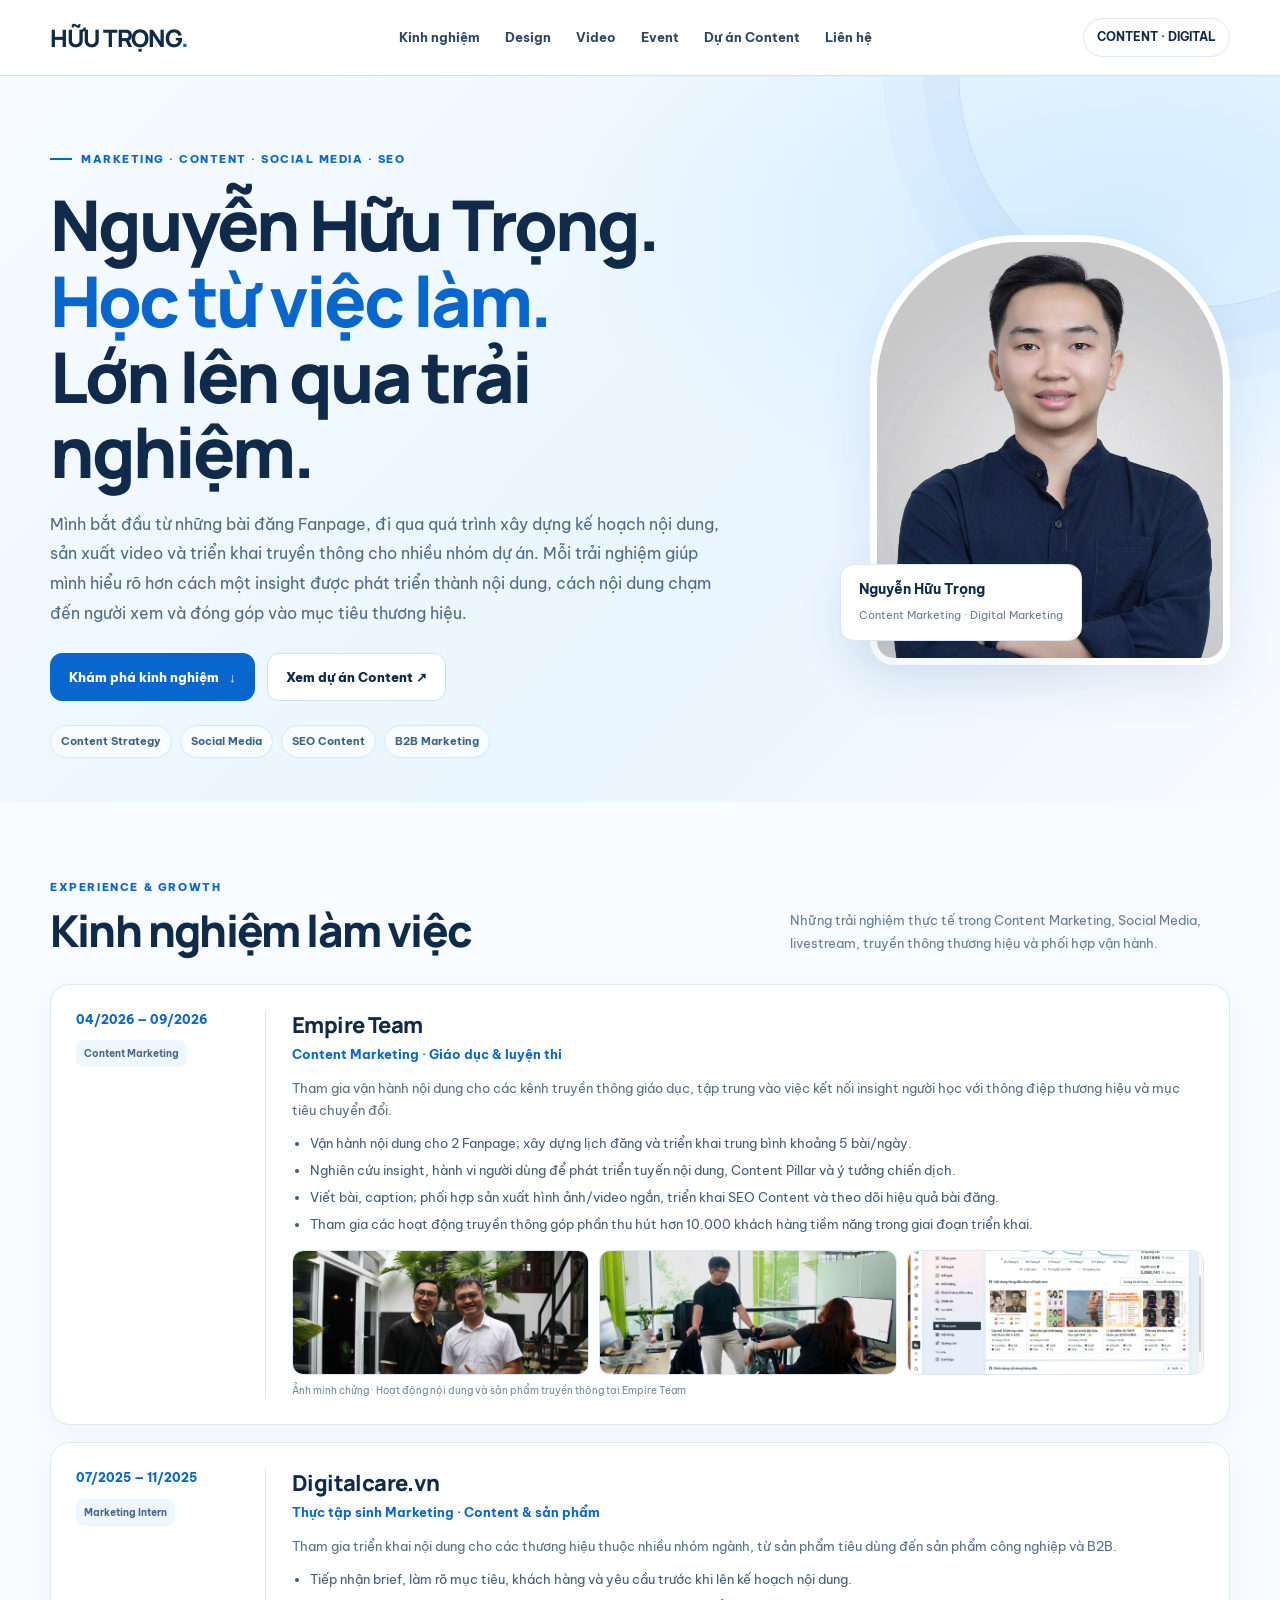
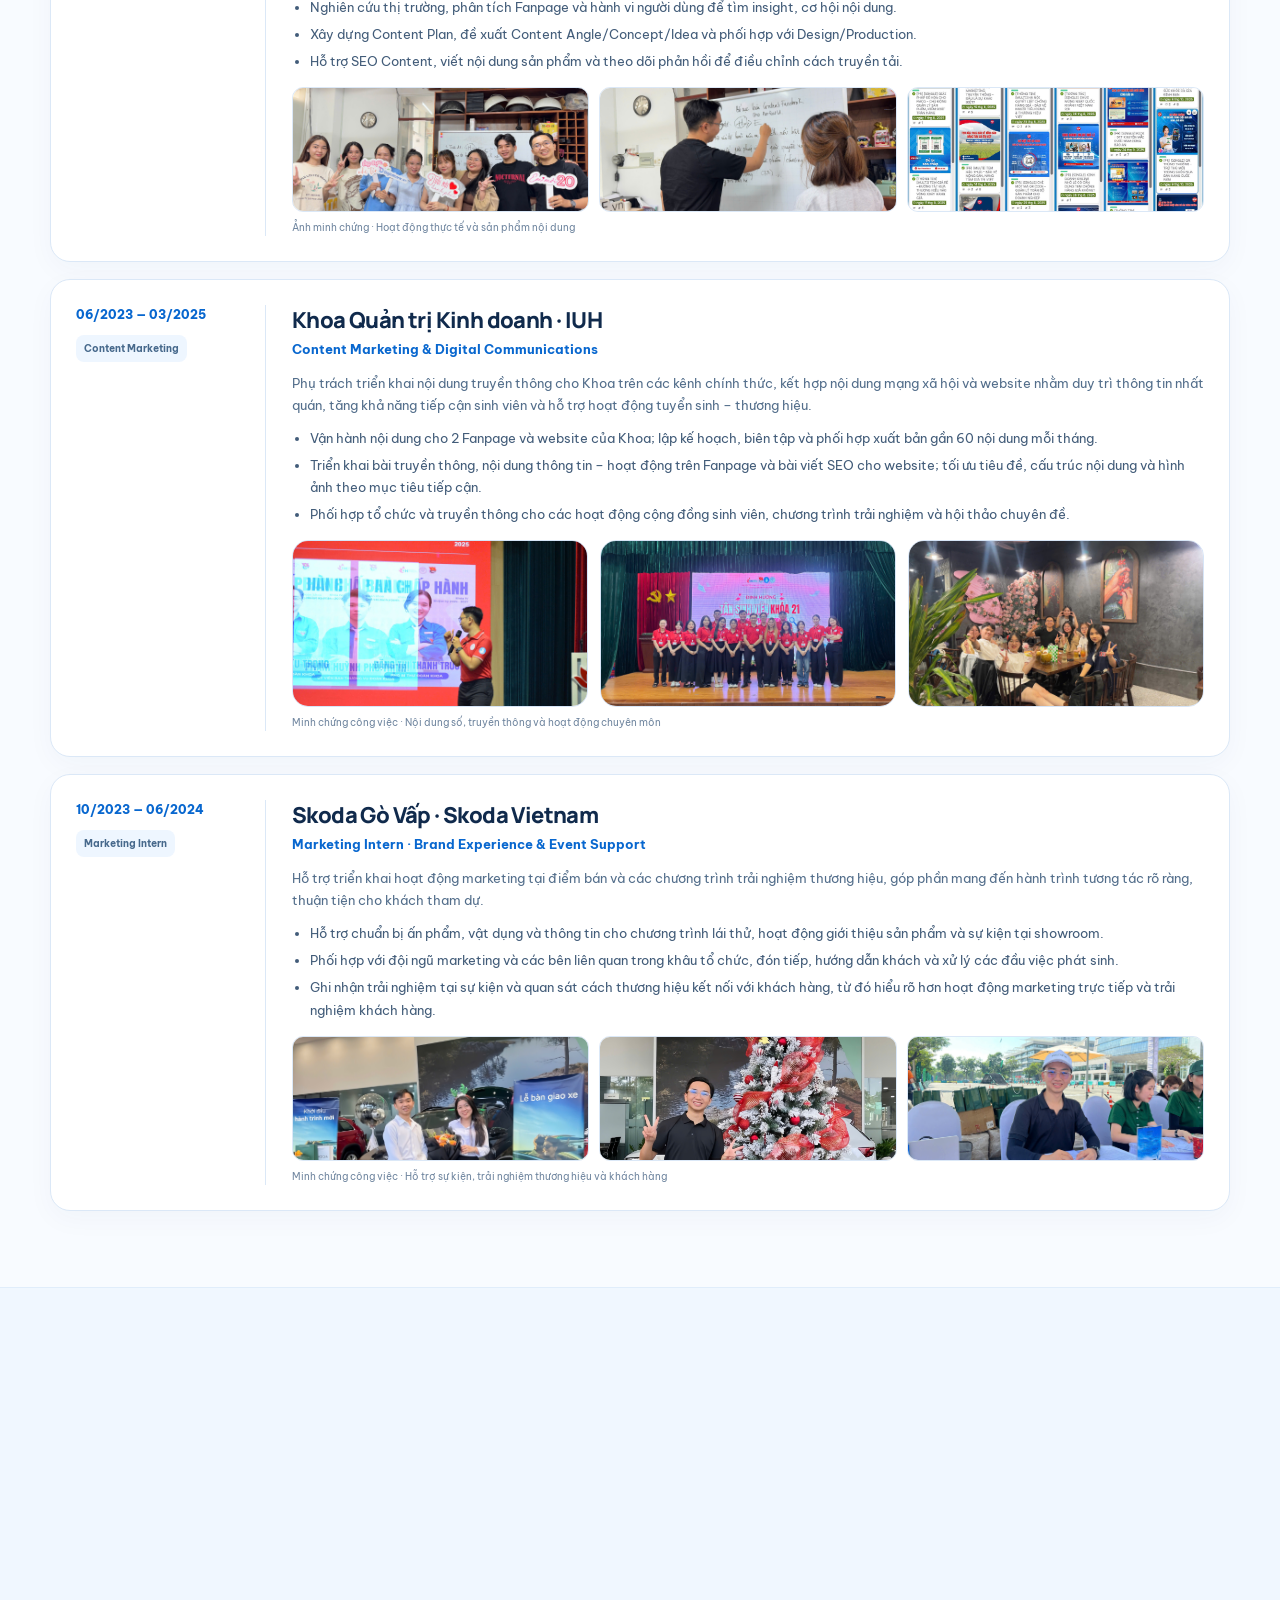
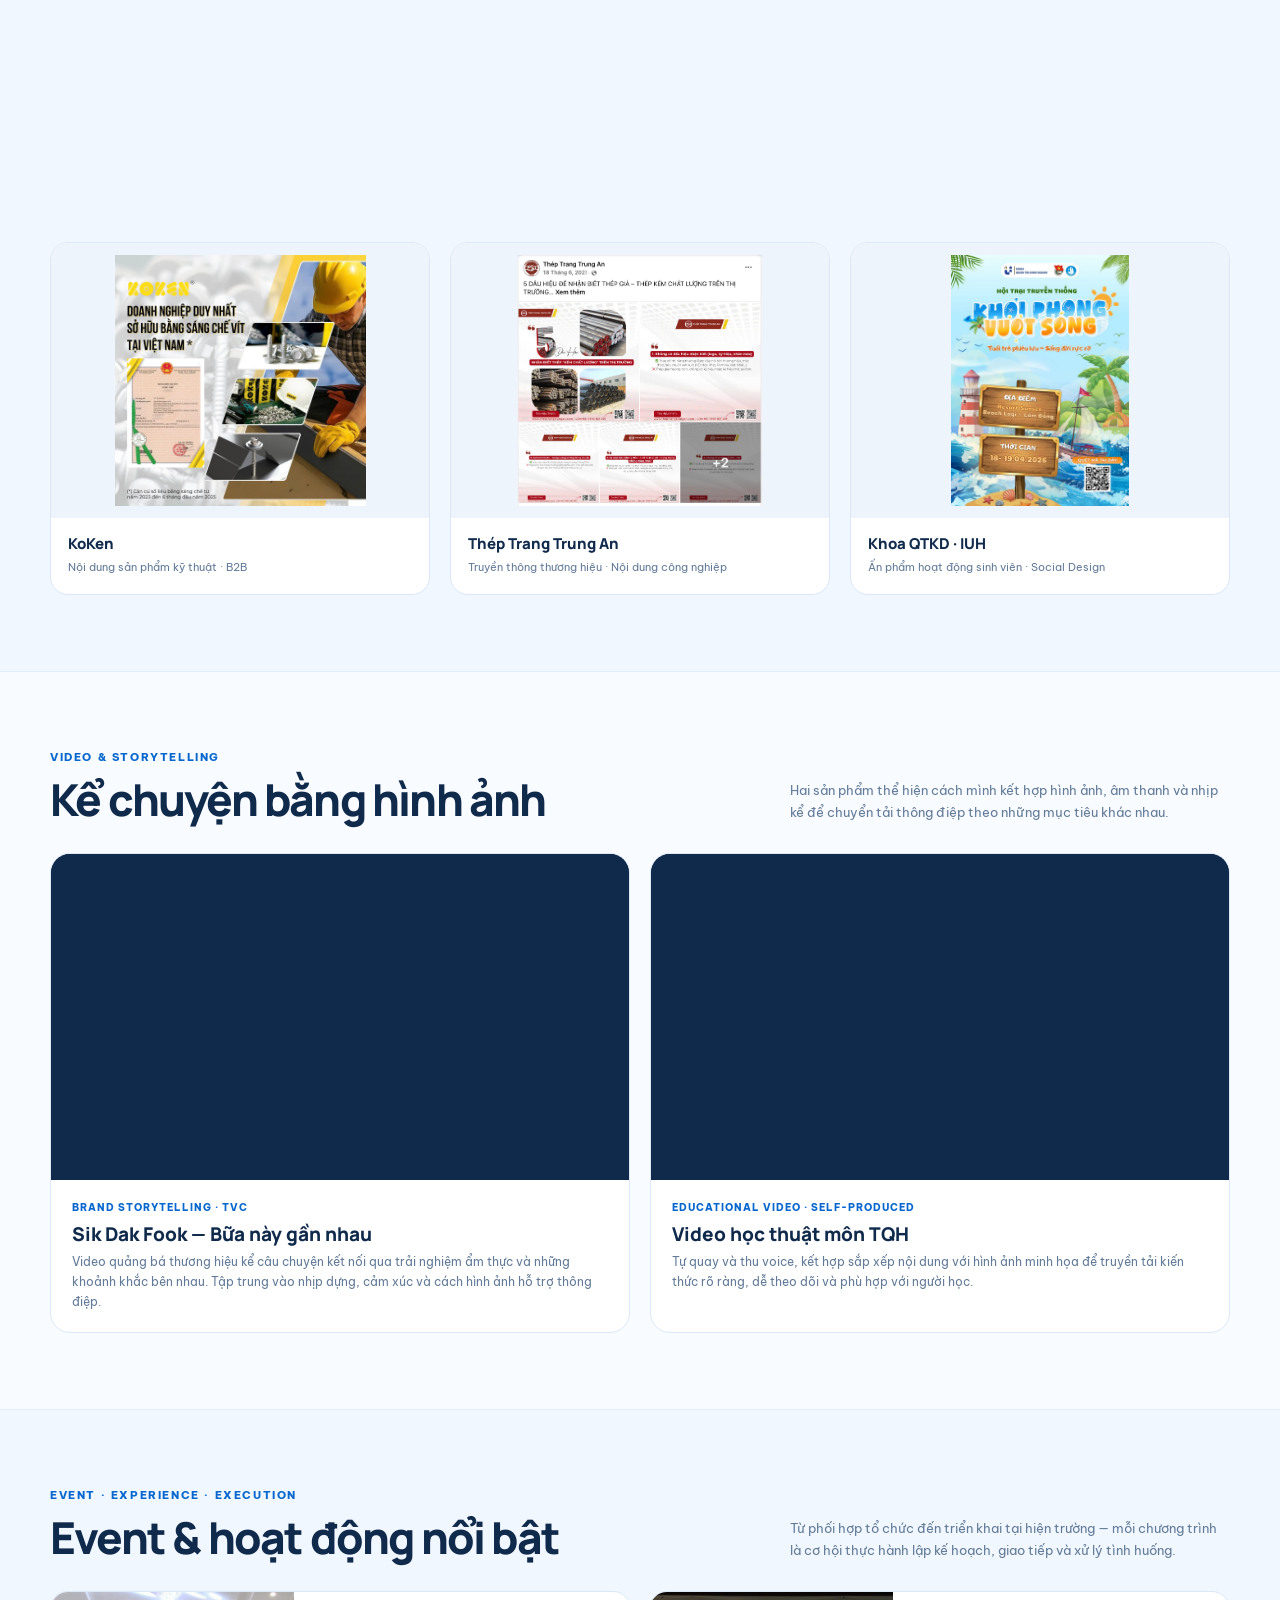
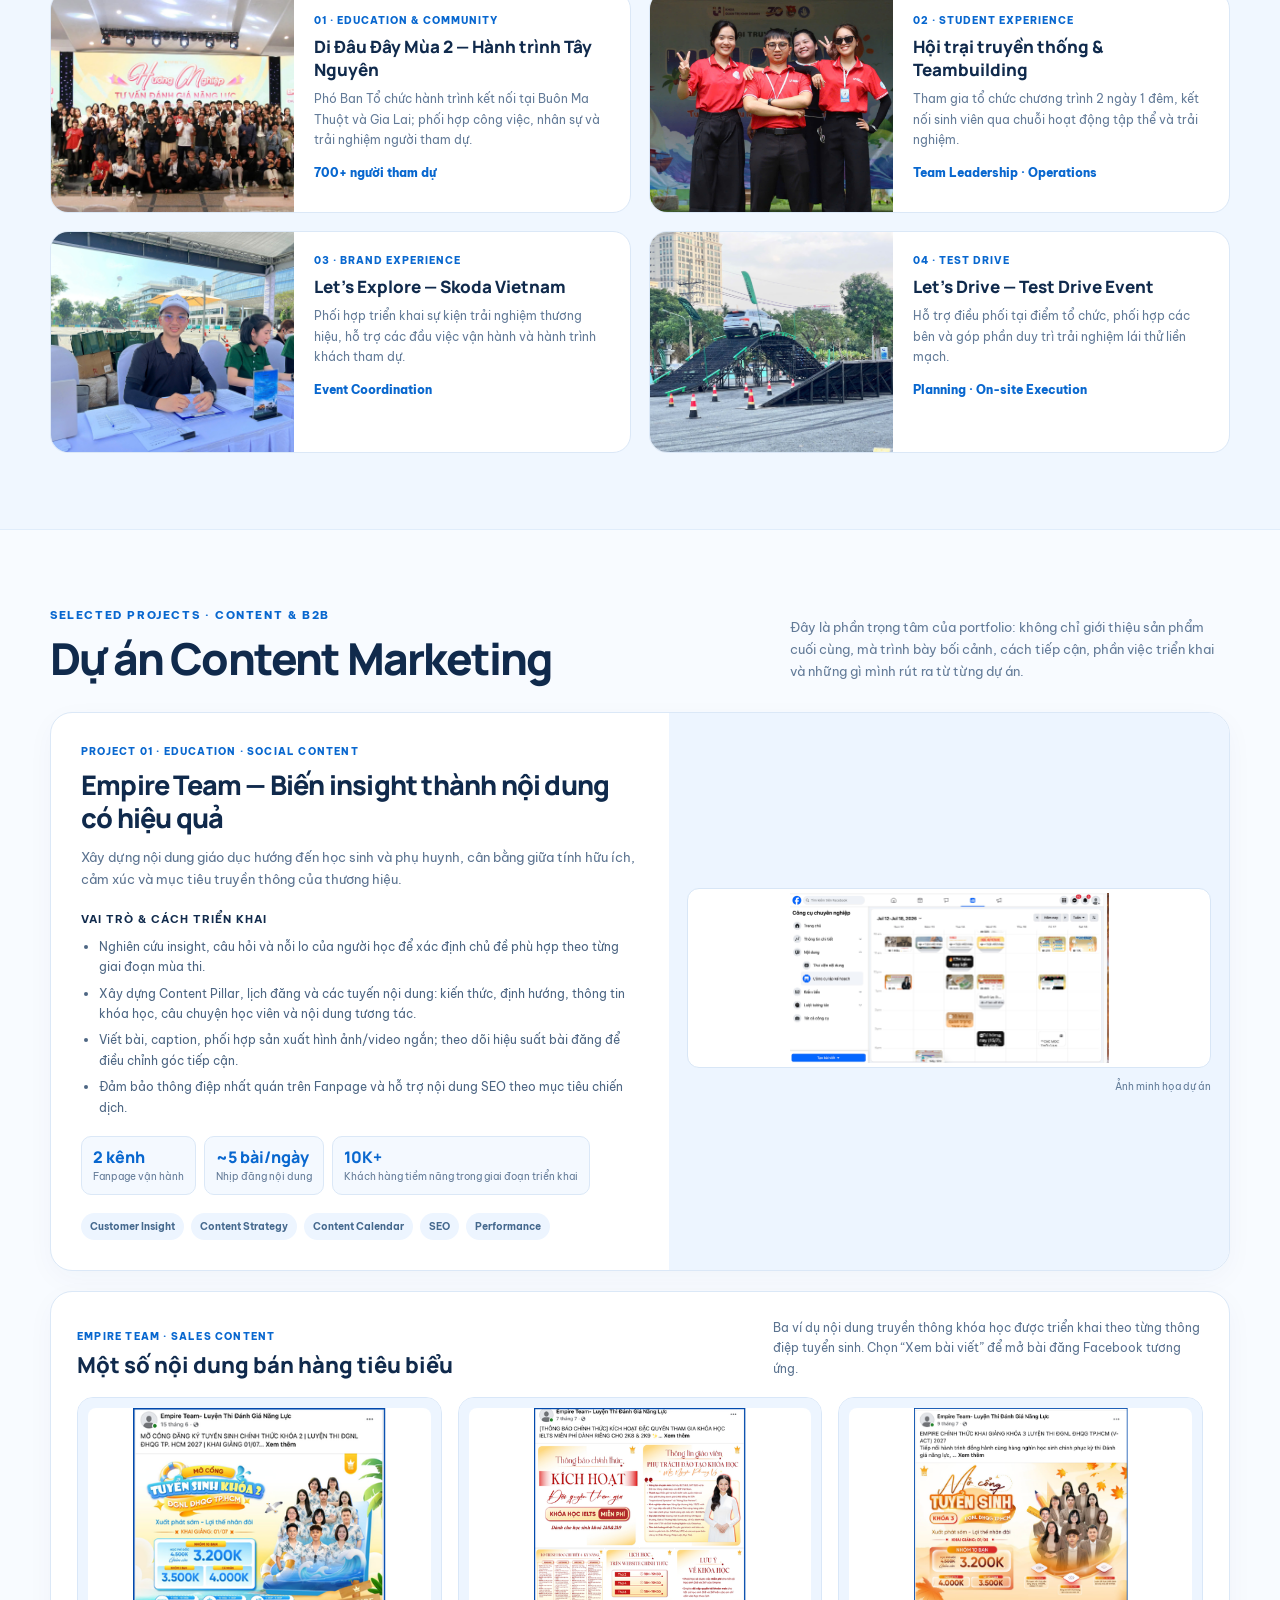
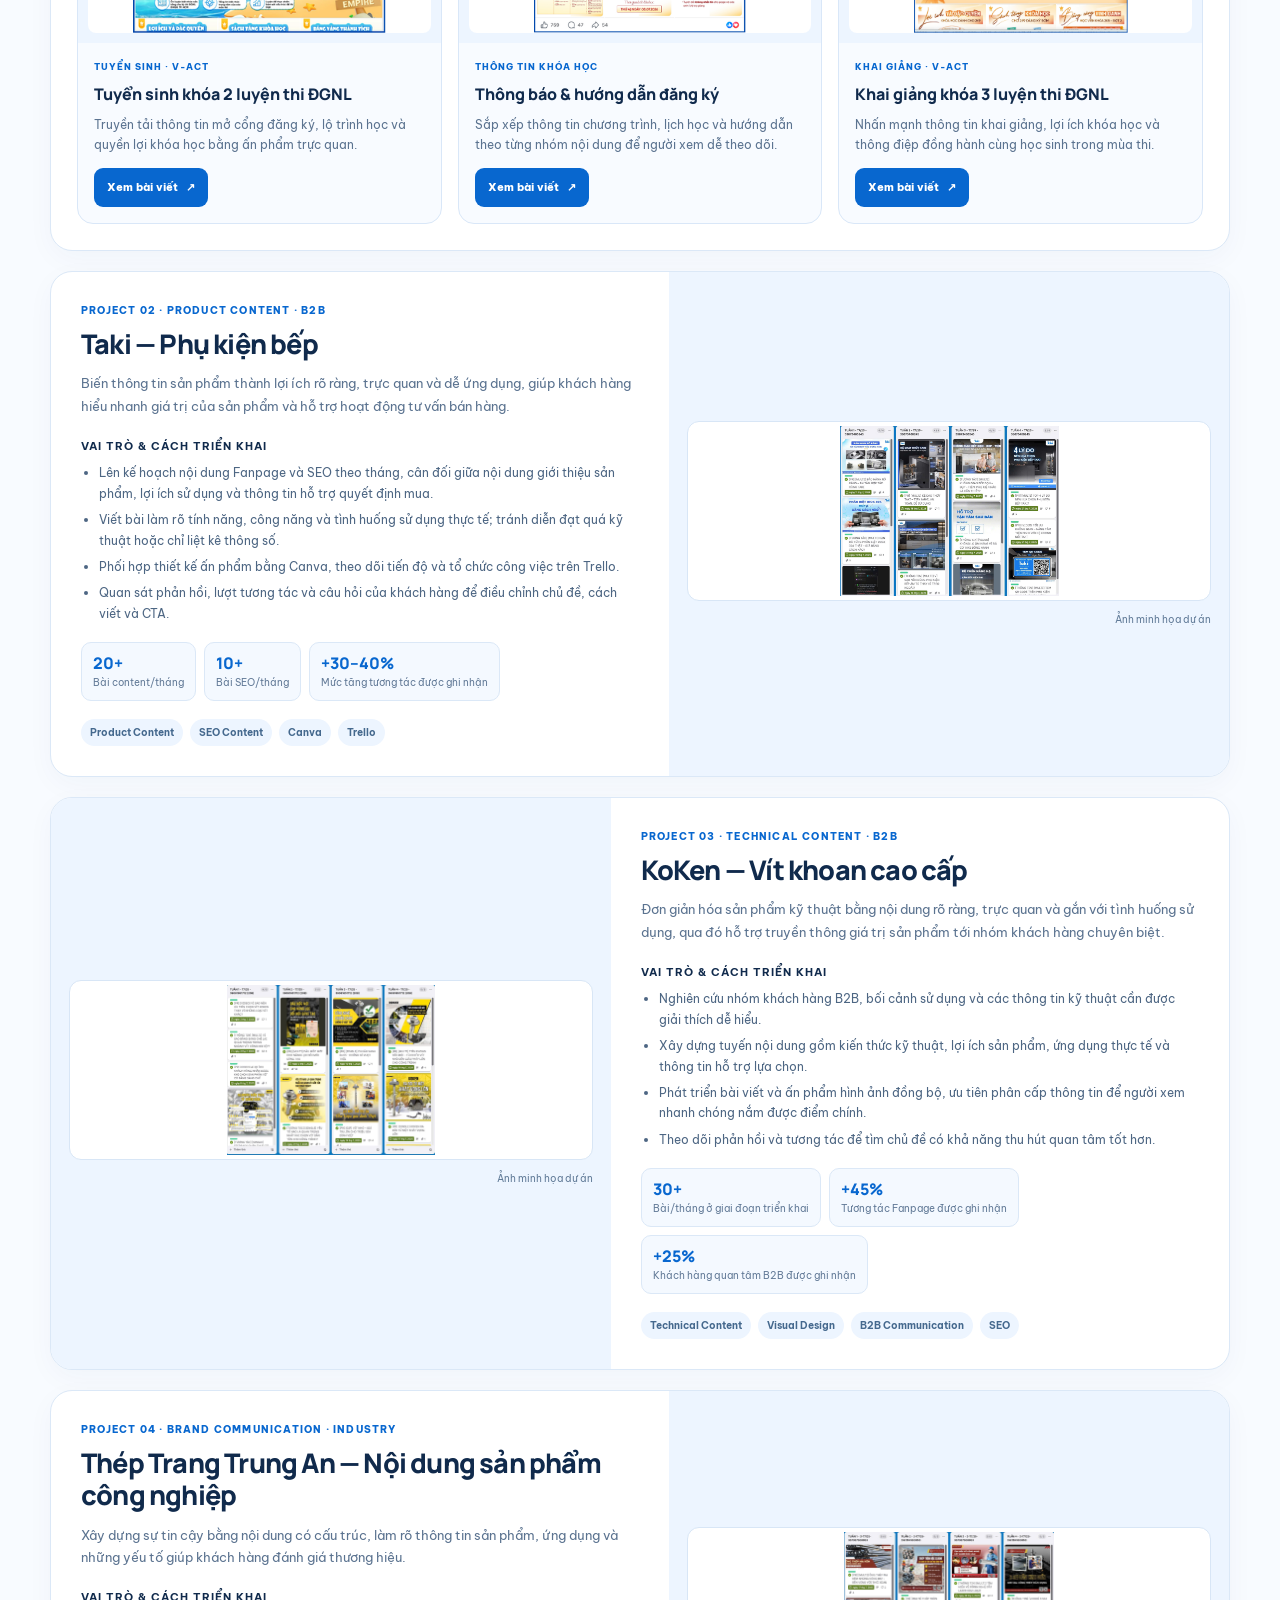
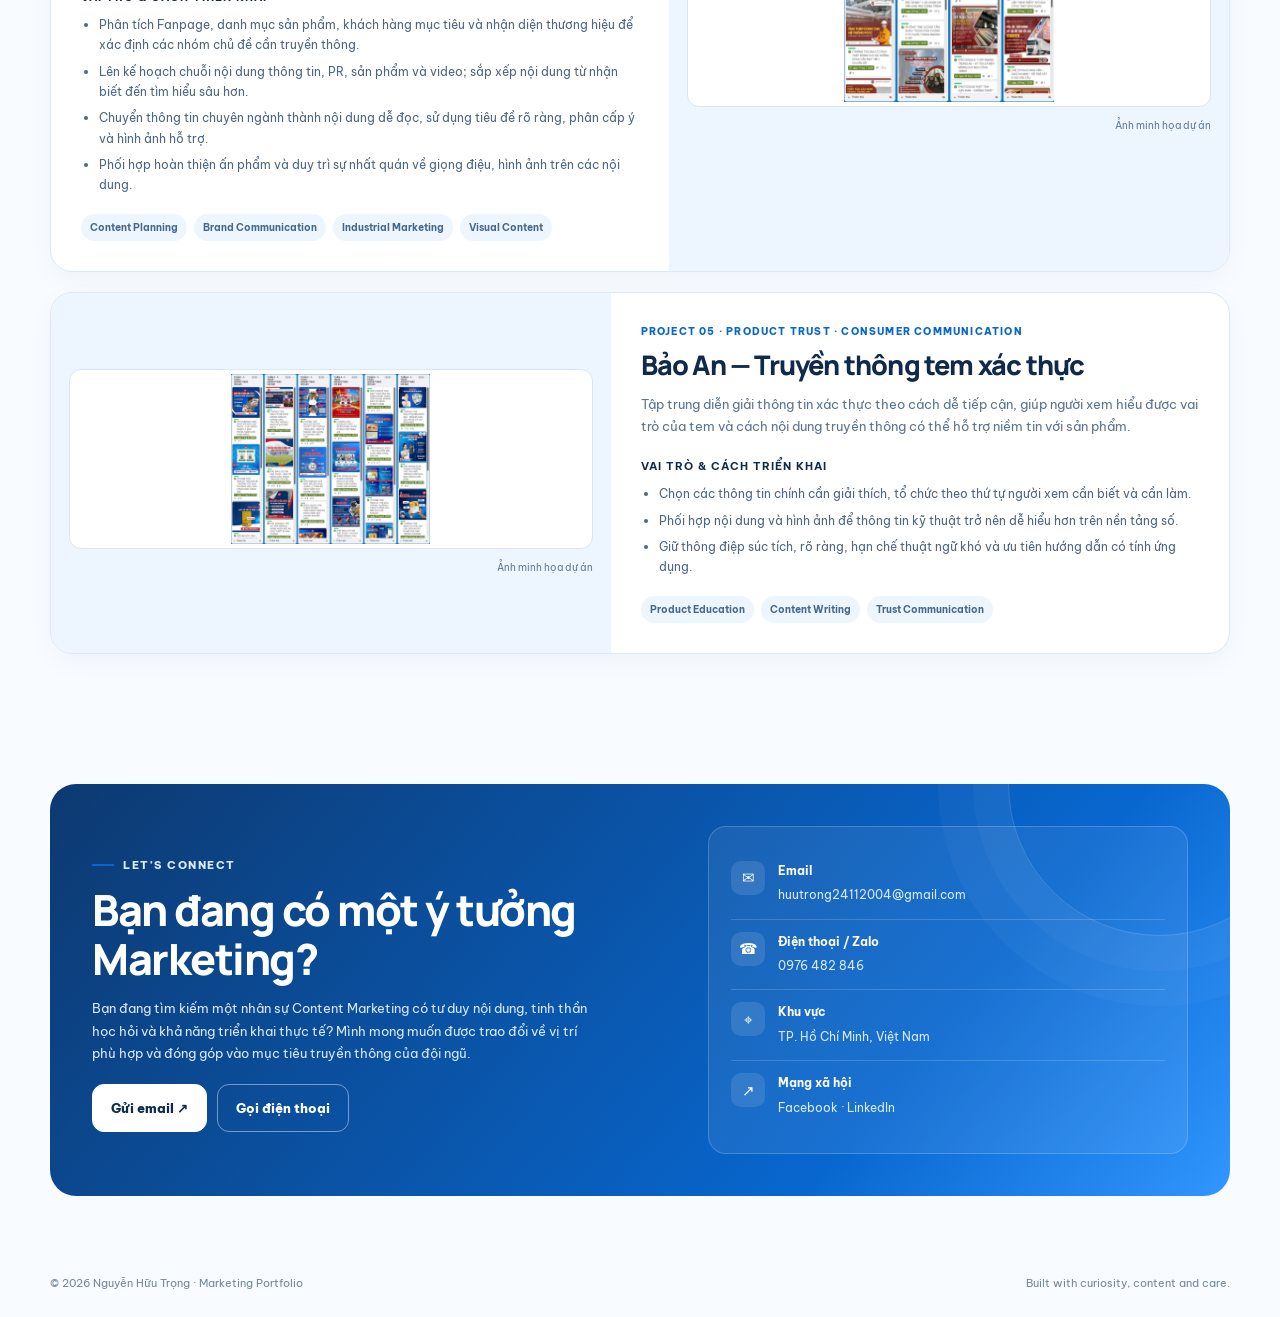
==== commit c56aa006: "Add files via upload" ====
--- a/index.html
+++ b/index.html
@@ -44,36 +44,46 @@
 </style>
 
 <style>
-/* IUH experience gallery: three consistent thumbnails */
-.iuh-experience-gallery {
-  display: grid;
-  grid-template-columns: repeat(3, minmax(0, 1fr));
-  gap: 12px;
+/* IUH experience gallery: match the full-width gallery above */
+.experience-card .exp-main .mini-gallery.iuh-experience-gallery {
+  display: grid !important;
+  grid-template-columns: repeat(3, minmax(0, 1fr)) !important;
+  gap: 12px !important;
+  width: 100% !important;
+  max-width: 100% !important;
   align-items: stretch;
+  margin-top: 15px;
 }
-.iuh-experience-gallery .lightbox-link {
-  display: block;
-  min-width: 0;
+.experience-card .exp-main .mini-gallery.iuh-experience-gallery > a.lightbox-link {
+  display: block !important;
+  width: 100% !important;
+  min-width: 0 !important;
+  height: auto !important;
+  aspect-ratio: 16 / 9 !important;
   overflow: hidden;
+  box-sizing: border-box;
   border-radius: 16px;
   border: 1px solid #d7e5f7;
   background: #edf4fc;
-  aspect-ratio: 16 / 9;
 }
-.iuh-experience-gallery .lightbox-link img {
+.experience-card .exp-main .mini-gallery.iuh-experience-gallery > a.lightbox-link img {
   display: block;
-  width: 100%;
-  height: 100%;
+  width: 100% !important;
+  height: 100% !important;
   object-fit: cover;
   object-position: center;
   transition: transform .35s ease;
 }
-.iuh-experience-gallery .lightbox-link:hover img {
+.experience-card .exp-main .mini-gallery.iuh-experience-gallery > a.lightbox-link:hover img {
   transform: scale(1.035);
 }
 @media (max-width: 700px) {
-  .iuh-experience-gallery { grid-template-columns: 1fr; }
-  .iuh-experience-gallery .lightbox-link { aspect-ratio: 16 / 10; }
+  .experience-card .exp-main .mini-gallery.iuh-experience-gallery {
+    grid-template-columns: 1fr !important;
+  }
+  .experience-card .exp-main .mini-gallery.iuh-experience-gallery > a.lightbox-link {
+    aspect-ratio: 16 / 10 !important;
+  }
 }
 </style>
 
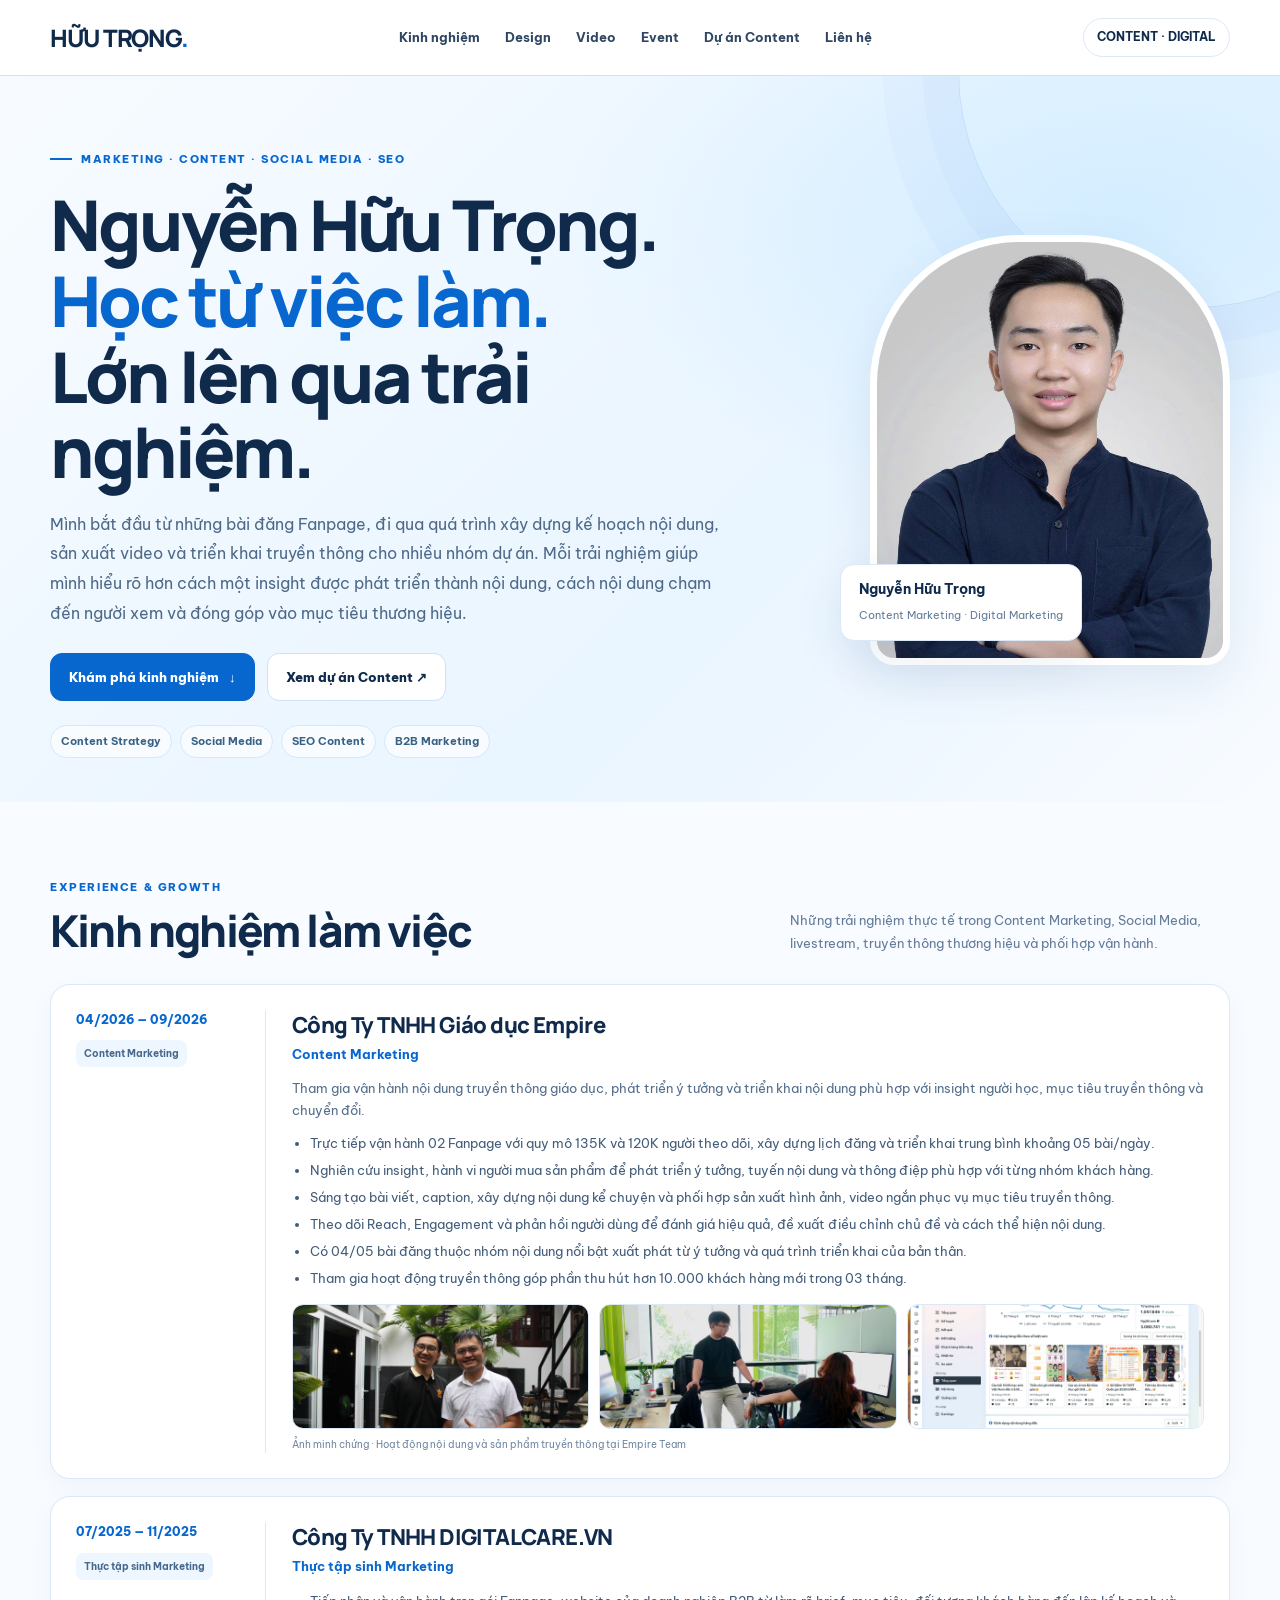
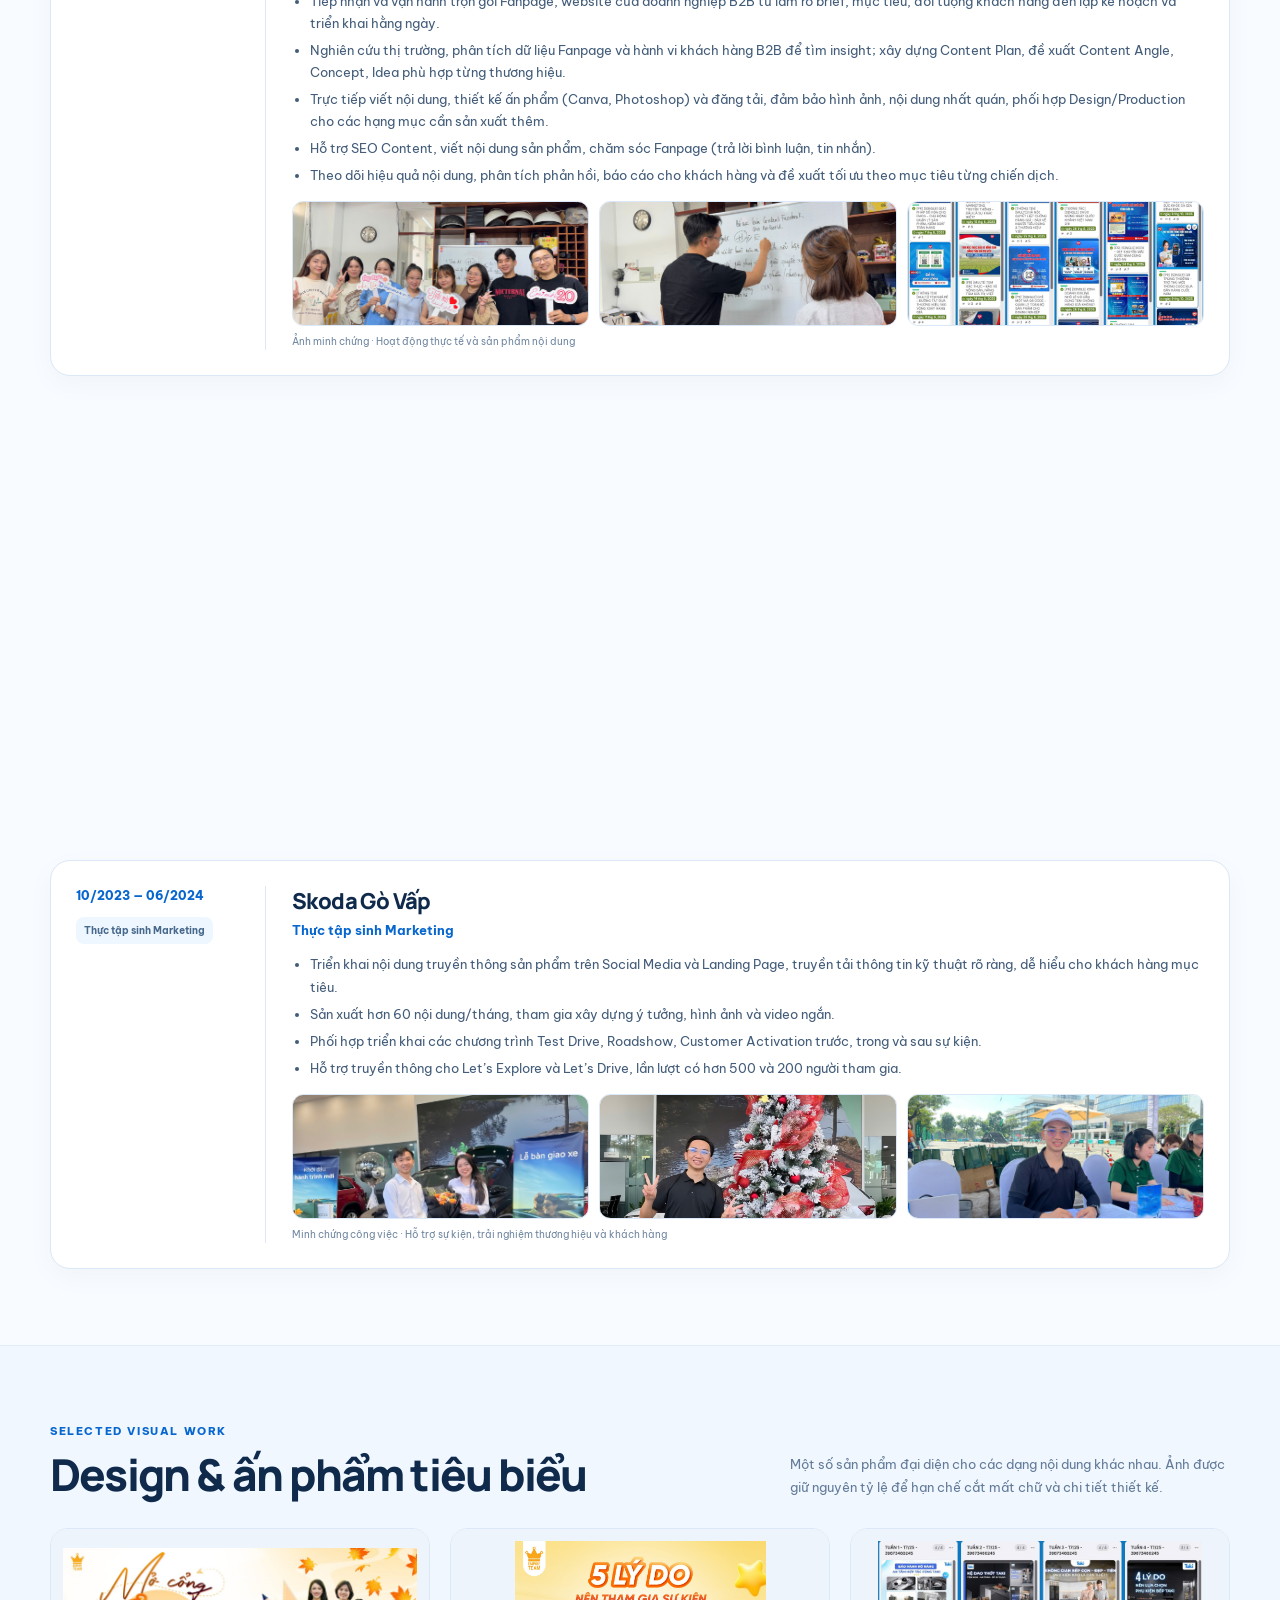
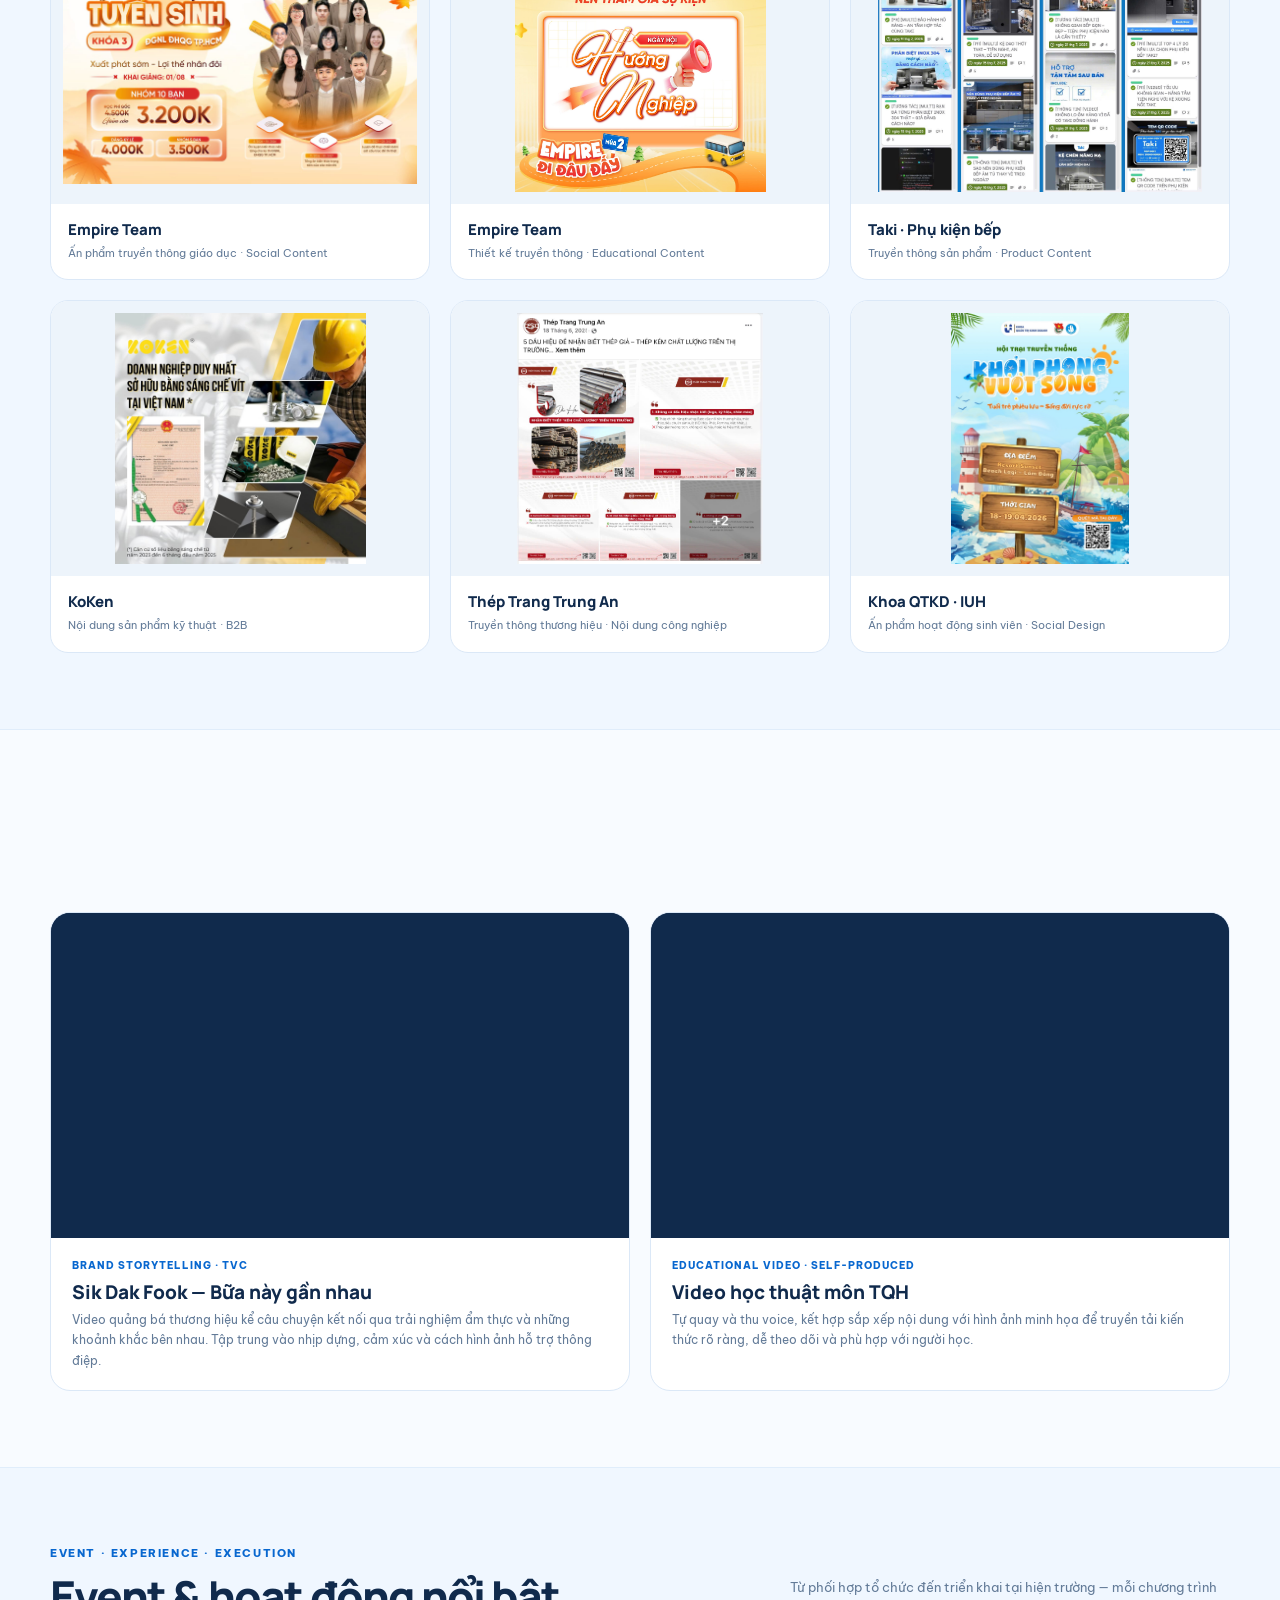
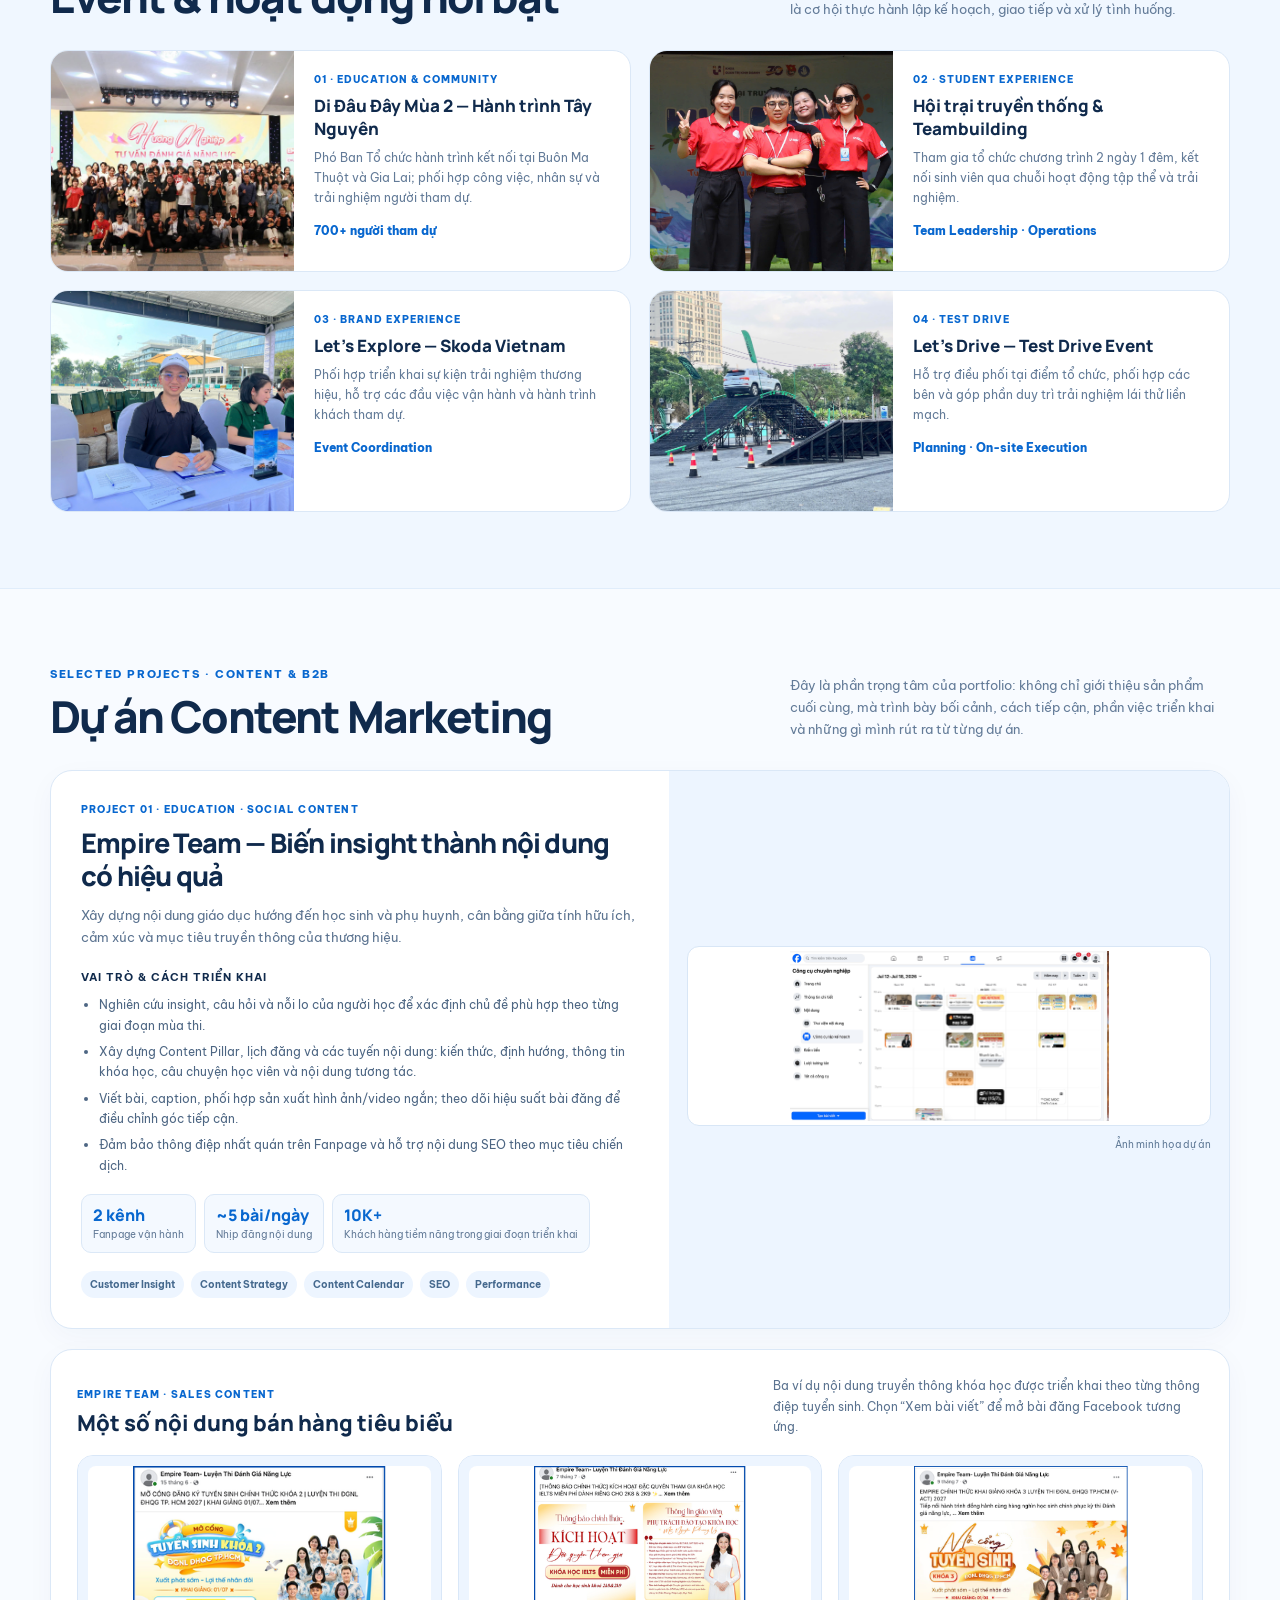
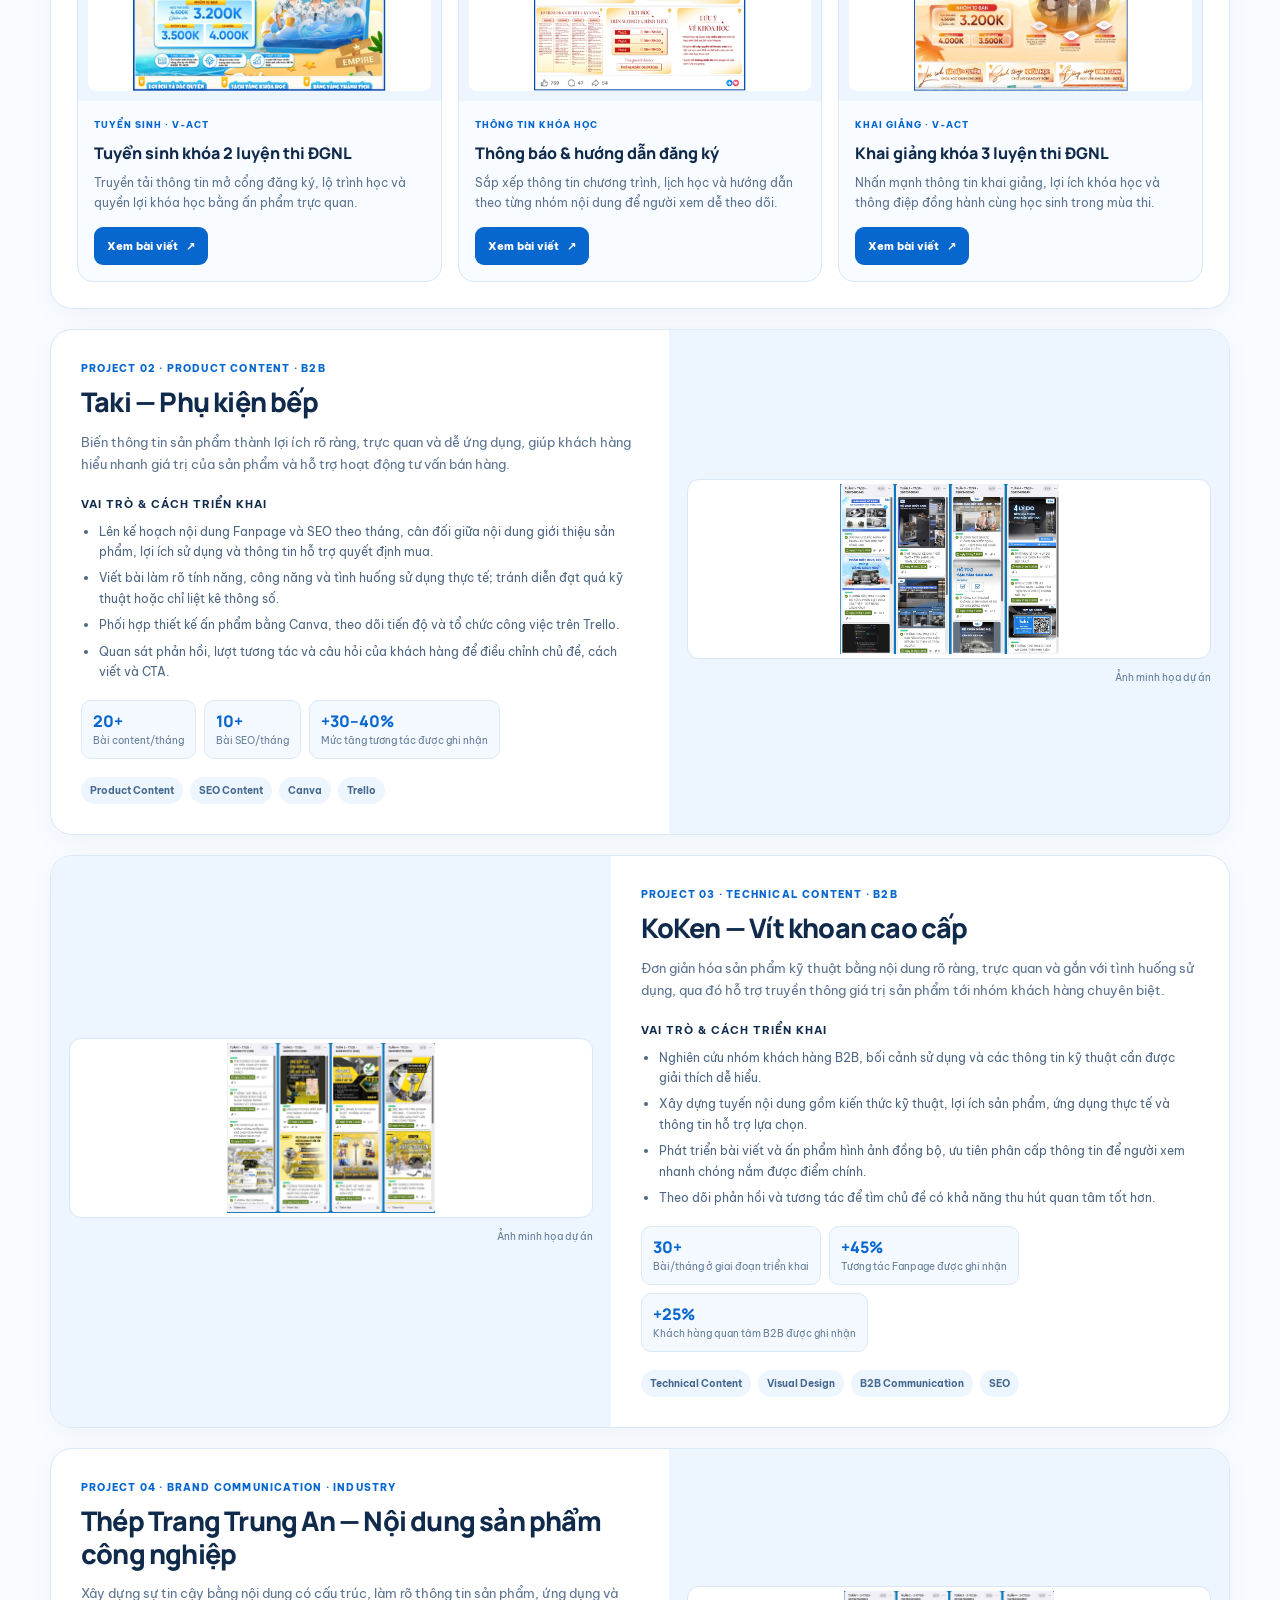
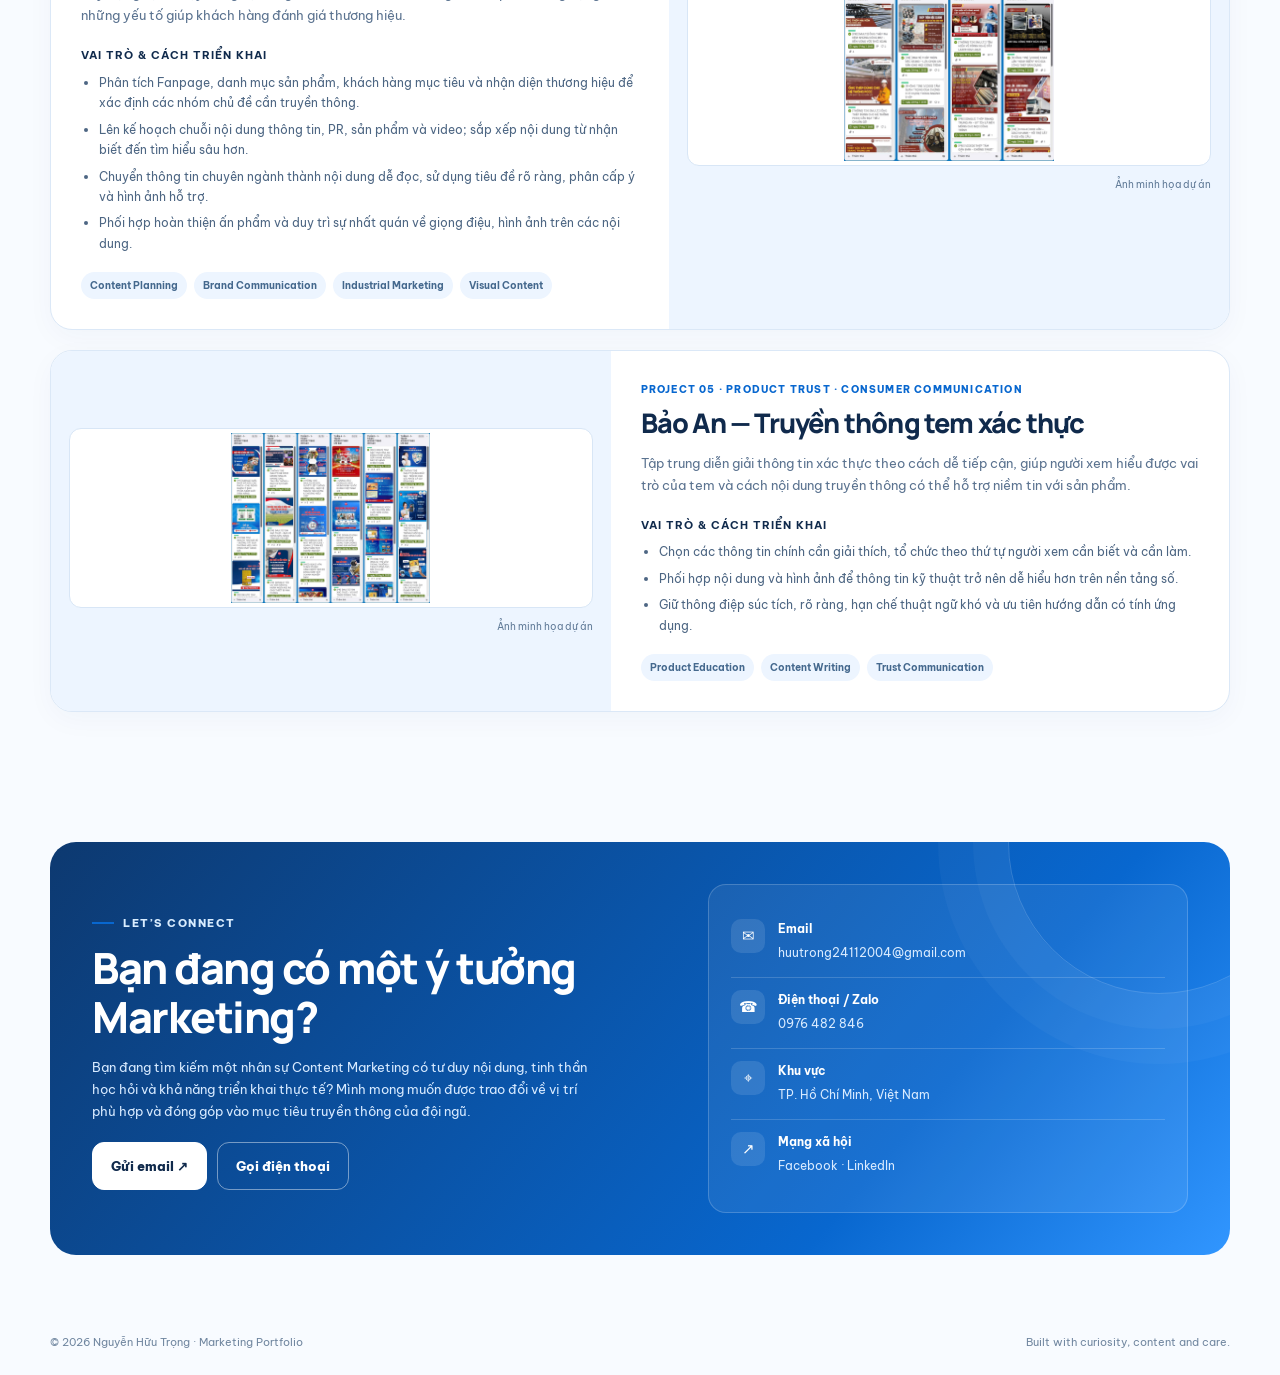
==== commit d9c0eb65: "Add files via upload" ====
--- a/index.html
+++ b/index.html
@@ -94,18 +94,18 @@
 <main>
 <section class="hero" id="home"><div class="container hero-grid"><div class="reveal"><div class="eyebrow">Marketing · Content · Social Media · SEO</div><h1>Nguyễn Hữu Trọng.<br><em>Học từ việc làm.</em><br>Lớn lên qua trải nghiệm.</h1><p class="hero-copy">Mình bắt đầu từ những bài đăng Fanpage, đi qua quá trình xây dựng kế hoạch nội dung, sản xuất video và triển khai truyền thông cho nhiều nhóm dự án. Mỗi trải nghiệm giúp mình hiểu rõ hơn cách một insight được phát triển thành nội dung, cách nội dung chạm đến người xem và đóng góp vào mục tiêu thương hiệu.</p><div class="hero-actions"><a class="btn" href="#experience">Khám phá kinh nghiệm <span>↓</span></a><a class="btn secondary" href="#projects">Xem dự án Content ↗</a></div><div class="hero-tags"><span class="tag">Content Strategy</span><span class="tag">Social Media</span><span class="tag">SEO Content</span><span class="tag">B2B Marketing</span></div></div><div class="hero-photo-wrap reveal delay-2"><img class="hero-photo" src="assets/avatar.jpg" alt="Ảnh đại diện Nguyễn Hữu Trọng"><div class="photo-caption"><strong>Nguyễn Hữu Trọng</strong><span>Content Marketing · Digital Marketing</span></div></div></div></section>
 <section class="section" id="experience"><div class="container"><div class="section-head reveal"><div><div class="section-kicker">Experience & growth</div><h2 class="section-title">Kinh nghiệm làm việc</h2></div><p class="section-intro">Những trải nghiệm thực tế trong Content Marketing, Social Media, livestream, truyền thông thương hiệu và phối hợp vận hành.</p></div><div class="experience-list">
-<article class="experience-card reveal"><div class="exp-meta"><div class="date">04/2026 — 09/2026</div><span class="small-label">Content Marketing</span></div><div class="exp-main"><h3>Empire Team</h3><div class="role">Content Marketing · Giáo dục & luyện thi</div><p>Tham gia vận hành nội dung cho các kênh truyền thông giáo dục, tập trung vào việc kết nối insight người học với thông điệp thương hiệu và mục tiêu chuyển đổi.</p><ul><li>Vận hành nội dung cho 2 Fanpage; xây dựng lịch đăng và triển khai trung bình khoảng 5 bài/ngày.</li><li>Nghiên cứu insight, hành vi người dùng để phát triển tuyến nội dung, Content Pillar và ý tưởng chiến dịch.</li><li>Viết bài, caption; phối hợp sản xuất hình ảnh/video ngắn, triển khai SEO Content và theo dõi hiệu quả bài đăng.</li><li>Tham gia các hoạt động truyền thông góp phần thu hút hơn 10.000 khách hàng tiềm năng trong giai đoạn triển khai.</li></ul><div class="mini-gallery" aria-label="Hình ảnh minh chứng công việc tại Empire Team">
+<article class="experience-card reveal"><div class="exp-meta"><div class="date">04/2026 — 09/2026</div><span class="small-label">Content Marketing</span></div><div class="exp-main"><h3>Công Ty TNHH Giáo dục Empire</h3><div class="role">Content Marketing</div><p>Tham gia vận hành nội dung truyền thông giáo dục, phát triển ý tưởng và triển khai nội dung phù hợp với insight người học, mục tiêu truyền thông và chuyển đổi.</p><ul><li>Trực tiếp vận hành 02 Fanpage với quy mô 135K và 120K người theo dõi, xây dựng lịch đăng và triển khai trung bình khoảng 05 bài/ngày.</li><li>Nghiên cứu insight, hành vi người mua sản phẩm để phát triển ý tưởng, tuyến nội dung và thông điệp phù hợp với từng nhóm khách hàng.</li><li>Sáng tạo bài viết, caption, xây dựng nội dung kể chuyện và phối hợp sản xuất hình ảnh, video ngắn phục vụ mục tiêu truyền thông.</li><li>Theo dõi Reach, Engagement và phản hồi người dùng để đánh giá hiệu quả, đề xuất điều chỉnh chủ đề và cách thể hiện nội dung.</li><li>Có 04/05 bài đăng thuộc nhóm nội dung nổi bật xuất phát từ ý tưởng và quá trình triển khai của bản thân.</li><li>Tham gia hoạt động truyền thông góp phần thu hút hơn 10.000 khách hàng mới trong 03 tháng.</li></ul><div class="mini-gallery" aria-label="Hình ảnh minh chứng công việc tại Empire Team">
 <a href="assets/exp-01.jpg" class="lightbox-link"><img src="assets/exp-01.jpg" alt="Empire Team — hình ảnh minh chứng công việc 1" loading="lazy"></a>
 <a href="assets/exp-02.jpg" class="lightbox-link"><img src="assets/exp-02.jpg" alt="Empire Team — hình ảnh minh chứng công việc 2" loading="lazy"></a>
 <a href="assets/project-empire-02.jpg" class="lightbox-link"><img src="assets/project-empire-02.jpg" alt="Empire Team — sản phẩm dự án minh họa" loading="lazy"></a>
 </div><div class="gallery-note">Ảnh minh chứng · Hoạt động nội dung và sản phẩm truyền thông tại Empire Team</div></div></article>
-<article class="experience-card reveal"><div class="exp-meta"><div class="date">07/2025 — 11/2025</div><span class="small-label">Marketing Intern</span></div><div class="exp-main"><h3>Digitalcare.vn</h3><div class="role">Thực tập sinh Marketing · Content & sản phẩm</div><p>Tham gia triển khai nội dung cho các thương hiệu thuộc nhiều nhóm ngành, từ sản phẩm tiêu dùng đến sản phẩm công nghiệp và B2B.</p><ul><li>Tiếp nhận brief, làm rõ mục tiêu, khách hàng và yêu cầu trước khi lên kế hoạch nội dung.</li><li>Nghiên cứu thị trường, phân tích Fanpage và hành vi người dùng để tìm insight, cơ hội nội dung.</li><li>Xây dựng Content Plan, đề xuất Content Angle/Concept/Idea và phối hợp với Design/Production.</li><li>Hỗ trợ SEO Content, viết nội dung sản phẩm và theo dõi phản hồi để điều chỉnh cách truyền tải.</li></ul><div class="mini-gallery">
+<article class="experience-card reveal"><div class="exp-meta"><div class="date">07/2025 — 11/2025</div><span class="small-label">Thực tập sinh Marketing</span></div><div class="exp-main"><h3>Công Ty TNHH DIGITALCARE.VN</h3><div class="role">Thực tập sinh Marketing</div><ul><li>Tiếp nhận và vận hành trọn gói Fanpage, website của doanh nghiệp B2B từ làm rõ brief, mục tiêu, đối tượng khách hàng đến lập kế hoạch và triển khai hằng ngày.</li><li>Nghiên cứu thị trường, phân tích dữ liệu Fanpage và hành vi khách hàng B2B để tìm insight; xây dựng Content Plan, đề xuất Content Angle, Concept, Idea phù hợp từng thương hiệu.</li><li>Trực tiếp viết nội dung, thiết kế ấn phẩm (Canva, Photoshop) và đăng tải, đảm bảo hình ảnh, nội dung nhất quán, phối hợp Design/Production cho các hạng mục cần sản xuất thêm.</li><li>Hỗ trợ SEO Content, viết nội dung sản phẩm, chăm sóc Fanpage (trả lời bình luận, tin nhắn).</li><li>Theo dõi hiệu quả nội dung, phân tích phản hồi, báo cáo cho khách hàng và đề xuất tối ưu theo mục tiêu từng chiến dịch.</li></ul><div class="mini-gallery">
 <a href="assets/exp-03.jpg" class="lightbox-link"><img src="assets/exp-03.jpg" alt="Digitalcare - hoạt động thực tập marketing"></a>
 <a href="assets/exp-04.jpg" class="lightbox-link"><img src="assets/exp-04.jpg" alt="Digitalcare - công việc marketing"></a>
 <a href="assets/project-bao-an-01.jpg" class="lightbox-link"><img src="assets/project-bao-an-01.jpg" alt="Minh họa dự án Bảo An tại Digitalcare"></a>
 </div><div class="gallery-note">Ảnh minh chứng · Hoạt động thực tế và sản phẩm nội dung</div></div></article>
-<article class="experience-card reveal"><div class="exp-meta"><div class="date">06/2023 — 03/2025</div><span class="small-label">Content Marketing</span></div><div class="exp-main"><h3>Khoa Quản trị Kinh doanh · IUH</h3><div class="role">Content Marketing & Digital Communications</div><p>Phụ trách triển khai nội dung truyền thông cho Khoa trên các kênh chính thức, kết hợp nội dung mạng xã hội và website nhằm duy trì thông tin nhất quán, tăng khả năng tiếp cận sinh viên và hỗ trợ hoạt động tuyển sinh – thương hiệu.</p><ul><li>Vận hành nội dung cho 2 Fanpage và website của Khoa; lập kế hoạch, biên tập và phối hợp xuất bản gần 60 nội dung mỗi tháng.</li><li>Triển khai bài truyền thông, nội dung thông tin – hoạt động trên Fanpage và bài viết SEO cho website; tối ưu tiêu đề, cấu trúc nội dung và hình ảnh theo mục tiêu tiếp cận.</li><li>Phối hợp tổ chức và truyền thông cho các hoạt động cộng đồng sinh viên, chương trình trải nghiệm và hội thảo chuyên đề.</li></ul><div class="mini-gallery iuh-experience-gallery"><a href="assets/iuh-content-01.jpg" class="lightbox-link"><img src="assets/iuh-content-01.jpg" alt="Trình bày và truyền thông tại chương trình của Khoa Quản trị Kinh doanh IUH" loading="lazy"></a><a href="assets/iuh-content-02.jpg" class="lightbox-link"><img src="assets/iuh-content-02.jpg" alt="Hoạt động tập thể và chương trình sinh viên tại IUH" loading="lazy"></a><a href="assets/iuh-content-03.jpg" class="lightbox-link"><img src="assets/iuh-content-03.jpg" alt="Hoạt động kết nối và phối hợp cộng đồng sinh viên" loading="lazy"></a></div><div class="gallery-note">Minh chứng công việc · Nội dung số, truyền thông và hoạt động chuyên môn</div></div></article>
-<article class="experience-card reveal"><div class="exp-meta"><div class="date">10/2023 — 06/2024</div><span class="small-label">Marketing Intern</span></div><div class="exp-main"><h3>Skoda Gò Vấp · Skoda Vietnam</h3><div class="role">Marketing Intern · Brand Experience & Event Support</div><p>Hỗ trợ triển khai hoạt động marketing tại điểm bán và các chương trình trải nghiệm thương hiệu, góp phần mang đến hành trình tương tác rõ ràng, thuận tiện cho khách tham dự.</p><ul><li>Hỗ trợ chuẩn bị ấn phẩm, vật dụng và thông tin cho chương trình lái thử, hoạt động giới thiệu sản phẩm và sự kiện tại showroom.</li><li>Phối hợp với đội ngũ marketing và các bên liên quan trong khâu tổ chức, đón tiếp, hướng dẫn khách và xử lý các đầu việc phát sinh.</li><li>Ghi nhận trải nghiệm tại sự kiện và quan sát cách thương hiệu kết nối với khách hàng, từ đó hiểu rõ hơn hoạt động marketing trực tiếp và trải nghiệm khách hàng.</li></ul><div class="mini-gallery"><a href="assets/exp-07.jpg" class="lightbox-link"><img src="assets/exp-07.jpg" alt="Hoạt động marketing tại Skoda" loading="lazy"></a><a href="assets/exp-08.jpg" class="lightbox-link"><img src="assets/exp-08.jpg" alt="Trải nghiệm thực tế tại Skoda" loading="lazy"></a><a href="assets/event-skoda-01.jpg" class="lightbox-link"><img src="assets/event-skoda-01.jpg" alt="Sự kiện và hoạt động thương hiệu Skoda" loading="lazy"></a></div><div class="gallery-note">Minh chứng công việc · Hỗ trợ sự kiện, trải nghiệm thương hiệu và khách hàng</div></div></article>
+<article class="experience-card reveal"><div class="exp-meta"><div class="date">06/2023 — 03/2025</div><span class="small-label">Content Marketing</span></div><div class="exp-main"><h3>Khoa QTKD – IUH</h3><div class="role">Content Marketing</div><ul><li>Xây dựng và triển khai kế hoạch nội dung trên Fanpage, TikTok và Website, phục vụ truyền thông học thuật, tuyển sinh, hoạt động sinh viên và sự kiện.</li><li>Biên soạn bài viết Website, tối ưu SEO cơ bản, phát triển nội dung hình ảnh và video ngắn phù hợp với từng nền tảng.</li><li>Phối hợp triển khai truyền thông cho các chương trình, sự kiện và hoạt động cộng đồng sinh viên; đảm bảo thông điệp nhất quán.</li><li>Tối ưu nội dung theo hiệu quả thực tế, góp phần tăng 70% lượt tiếp cận cho chiến dịch.</li></ul><div class="mini-gallery iuh-experience-gallery"><a href="assets/iuh-content-01.jpg" class="lightbox-link"><img src="assets/iuh-content-01.jpg" alt="Trình bày và truyền thông tại chương trình của Khoa Quản trị Kinh doanh IUH" loading="lazy"></a><a href="assets/iuh-content-02.jpg" class="lightbox-link"><img src="assets/iuh-content-02.jpg" alt="Hoạt động tập thể và chương trình sinh viên tại IUH" loading="lazy"></a><a href="assets/iuh-content-03.jpg" class="lightbox-link"><img src="assets/iuh-content-03.jpg" alt="Hoạt động kết nối và phối hợp cộng đồng sinh viên" loading="lazy"></a></div><div class="gallery-note">Minh chứng công việc · Nội dung số, truyền thông và hoạt động chuyên môn</div></div></article>
+<article class="experience-card reveal"><div class="exp-meta"><div class="date">10/2023 — 06/2024</div><span class="small-label">Thực tập sinh Marketing</span></div><div class="exp-main"><h3>Skoda Gò Vấp</h3><div class="role">Thực tập sinh Marketing</div><ul><li>Triển khai nội dung truyền thông sản phẩm trên Social Media và Landing Page, truyền tải thông tin kỹ thuật rõ ràng, dễ hiểu cho khách hàng mục tiêu.</li><li>Sản xuất hơn 60 nội dung/tháng, tham gia xây dựng ý tưởng, hình ảnh và video ngắn.</li><li>Phối hợp triển khai các chương trình Test Drive, Roadshow, Customer Activation trước, trong và sau sự kiện.</li><li>Hỗ trợ truyền thông cho Let’s Explore và Let’s Drive, lần lượt có hơn 500 và 200 người tham gia.</li></ul><div class="mini-gallery"><a href="assets/exp-07.jpg" class="lightbox-link"><img src="assets/exp-07.jpg" alt="Hoạt động marketing tại Skoda" loading="lazy"></a><a href="assets/exp-08.jpg" class="lightbox-link"><img src="assets/exp-08.jpg" alt="Trải nghiệm thực tế tại Skoda" loading="lazy"></a><a href="assets/event-skoda-01.jpg" class="lightbox-link"><img src="assets/event-skoda-01.jpg" alt="Sự kiện và hoạt động thương hiệu Skoda" loading="lazy"></a></div><div class="gallery-note">Minh chứng công việc · Hỗ trợ sự kiện, trải nghiệm thương hiệu và khách hàng</div></div></article>
 </div></div></section>
 <section class="section section-band" id="design"><div class="container"><div class="section-head reveal"><div><div class="section-kicker">Selected visual work</div><h2 class="section-title">Design & ấn phẩm tiêu biểu</h2></div><p class="section-intro">Một số sản phẩm đại diện cho các dạng nội dung khác nhau. Ảnh được giữ nguyên tỷ lệ để hạn chế cắt mất chữ và chi tiết thiết kế.</p></div><div class="design-grid">
 <article class="design-card reveal"><a href="assets/design-empire-01.jpeg" class="lightbox-link design-image"><img src="assets/design-empire-01.jpeg" alt="Ấn phẩm truyền thông Empire Team"></a><div class="design-caption"><h3>Empire Team</h3><p>Ấn phẩm truyền thông giáo dục · Social Content</p></div></article>
